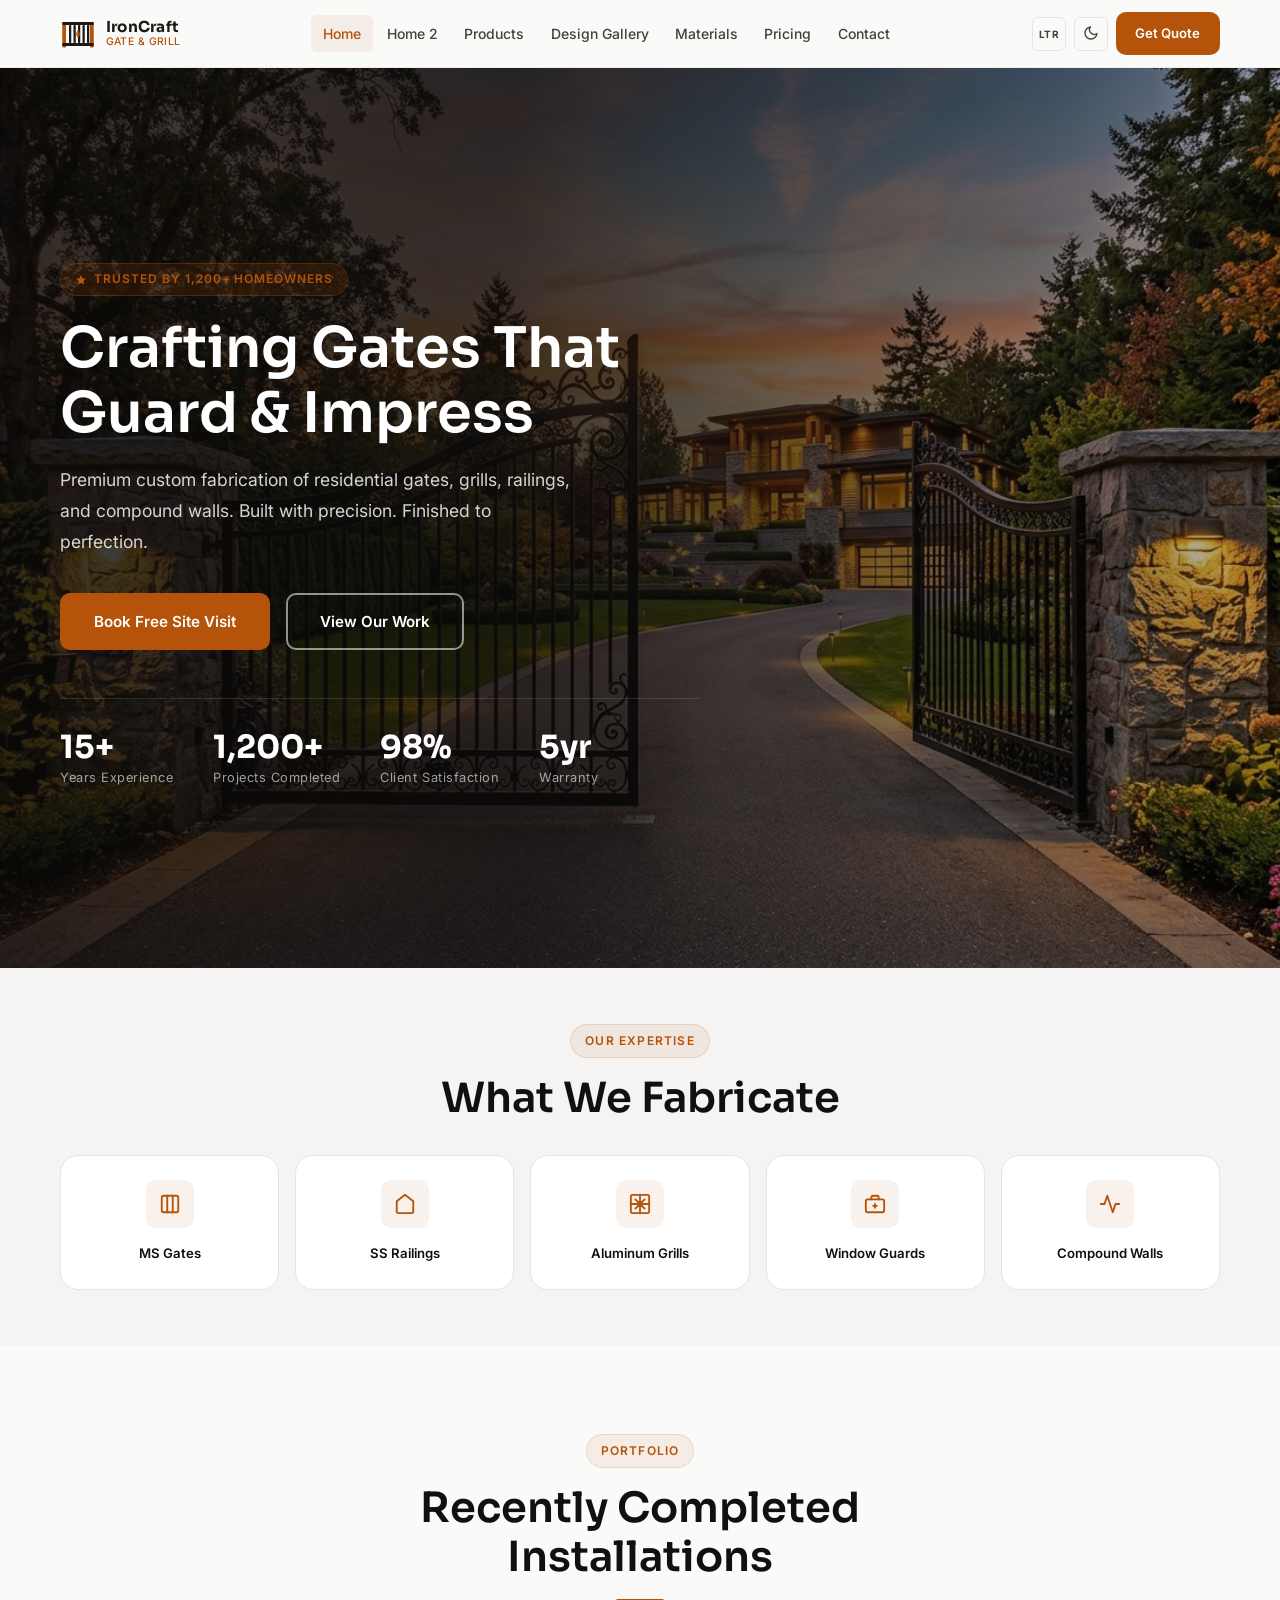
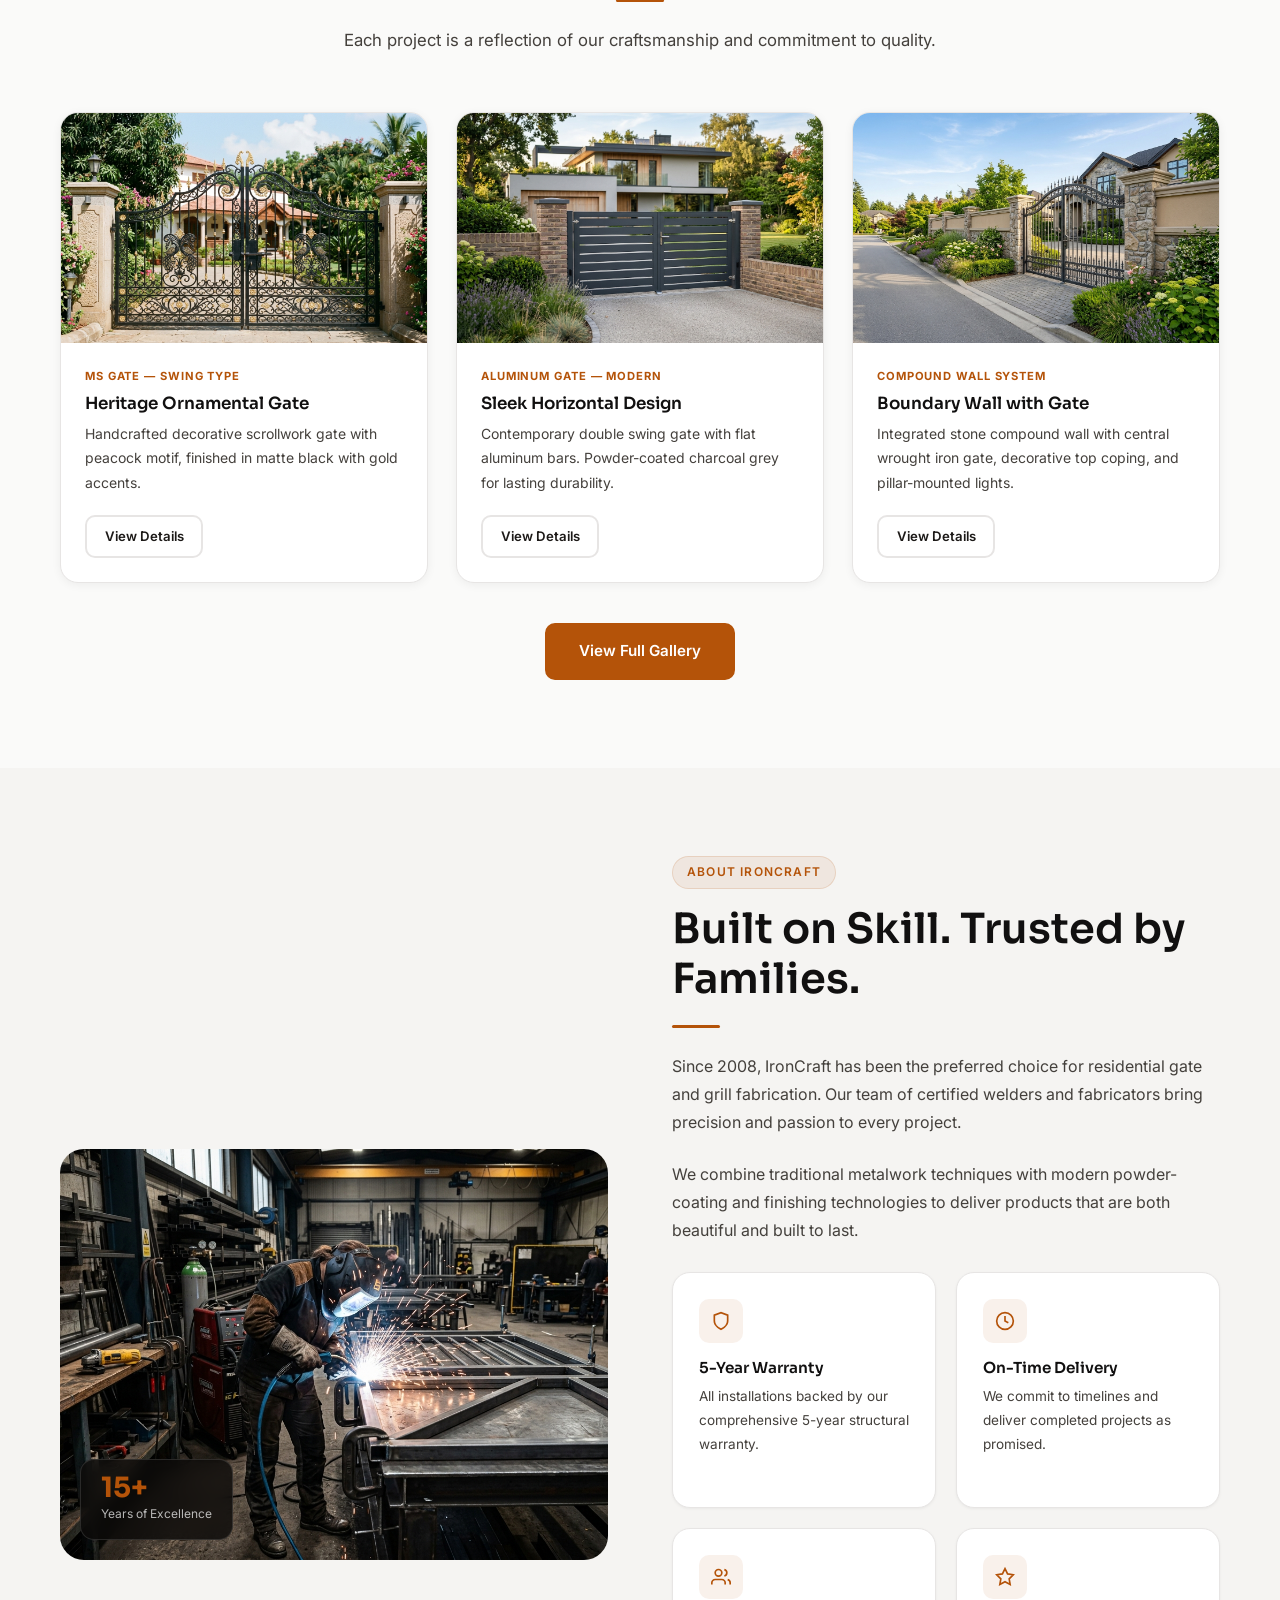
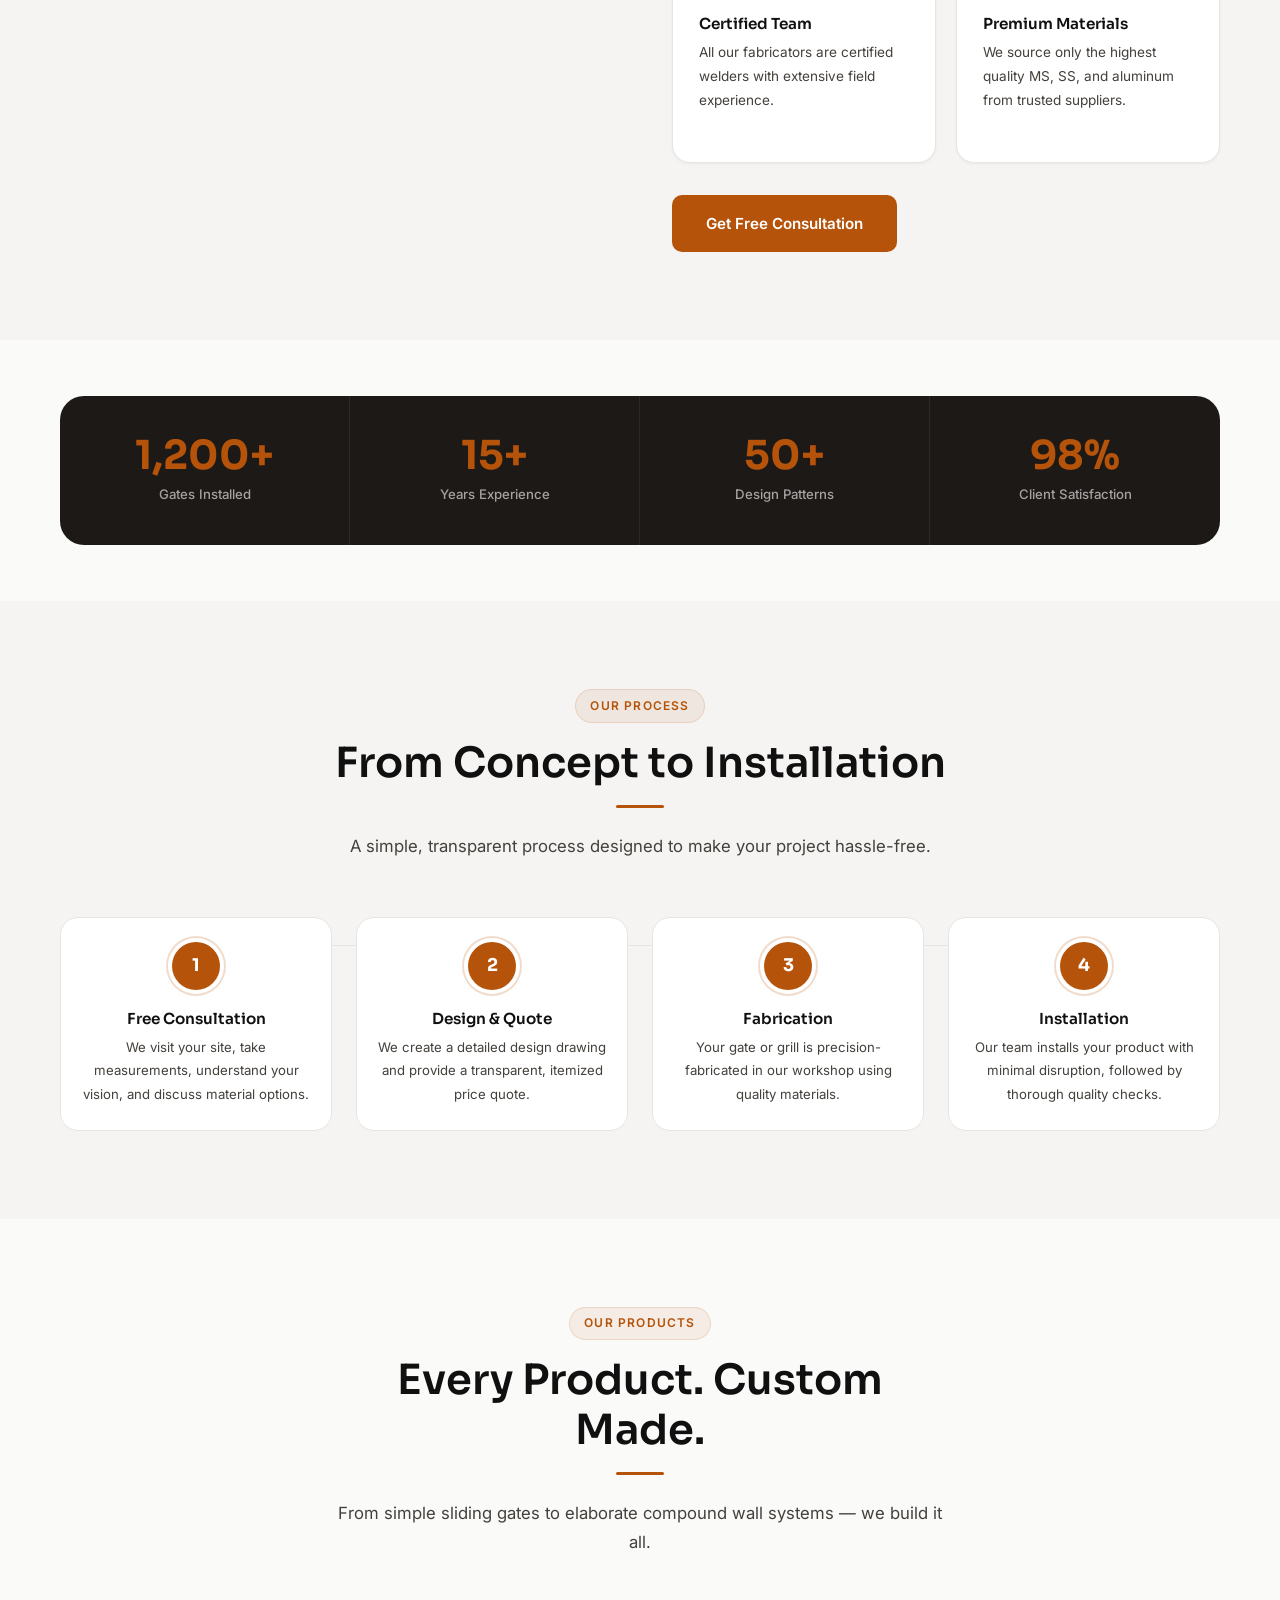
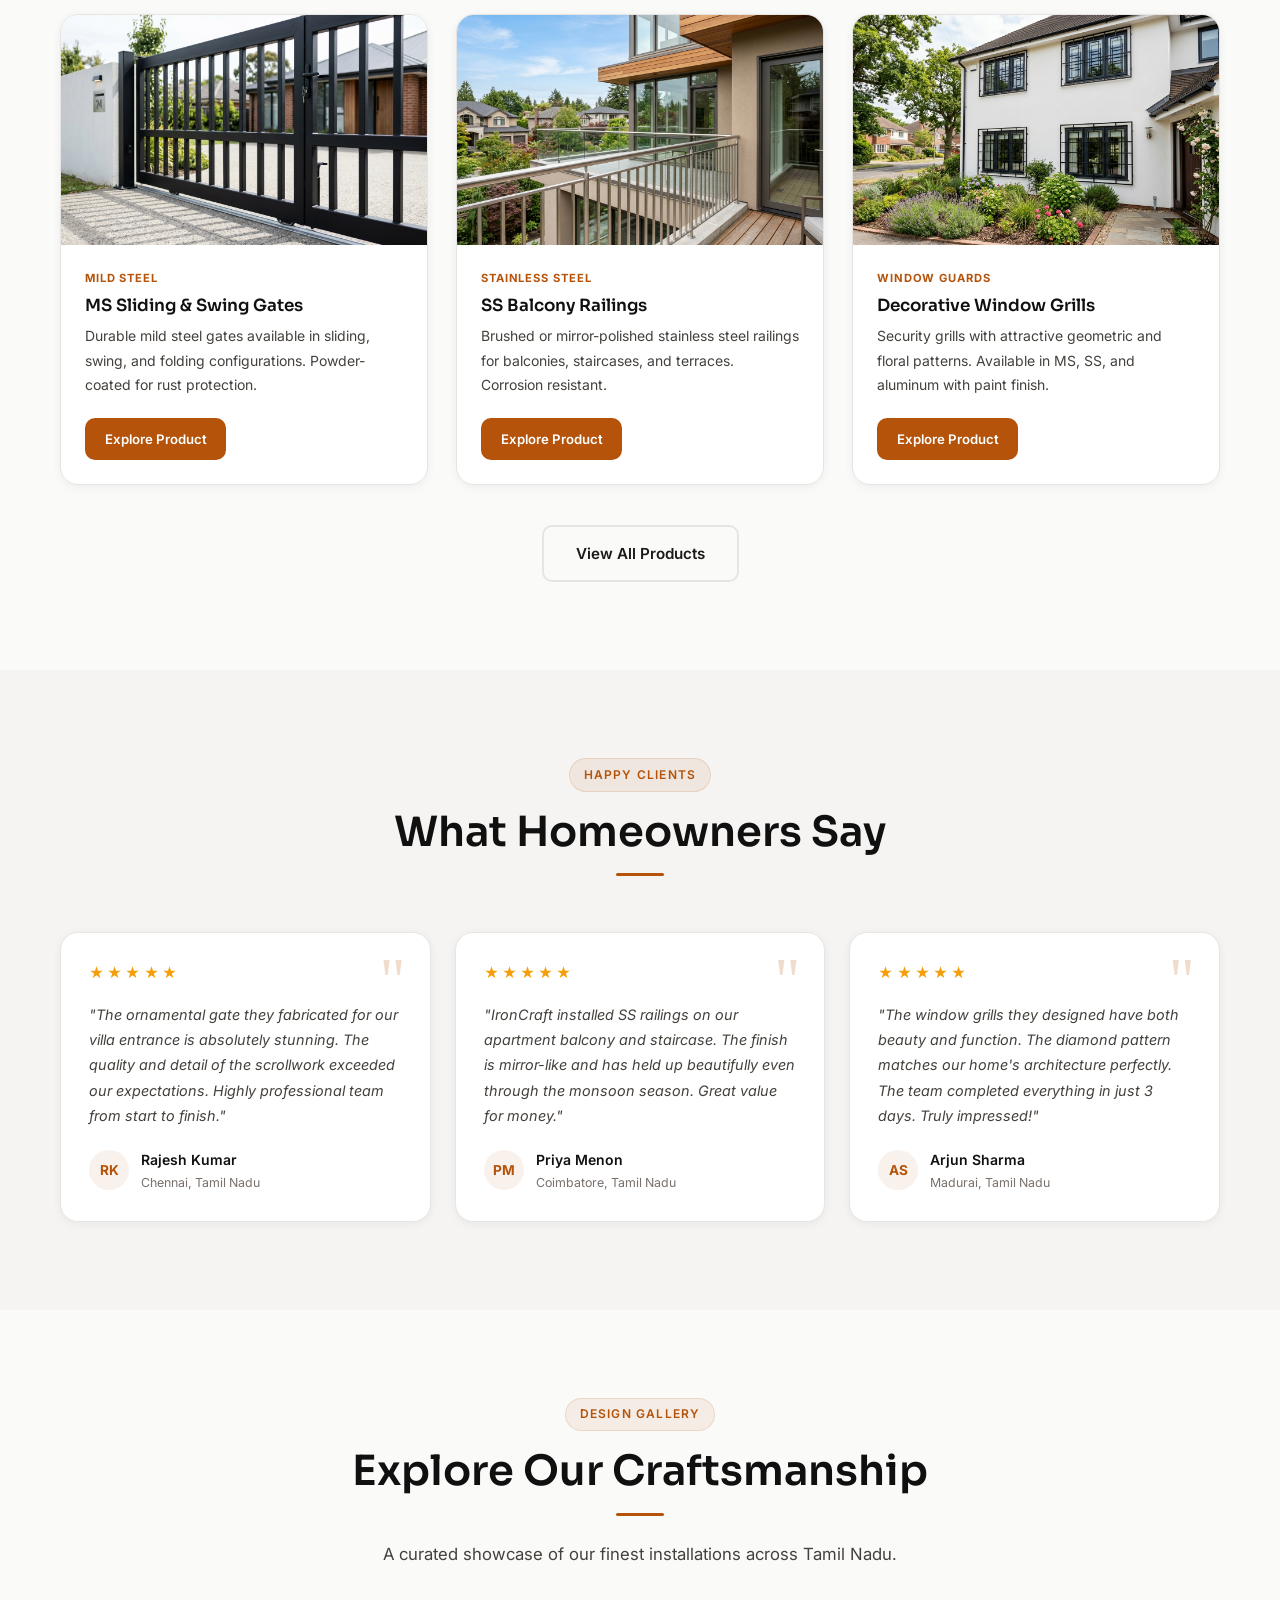
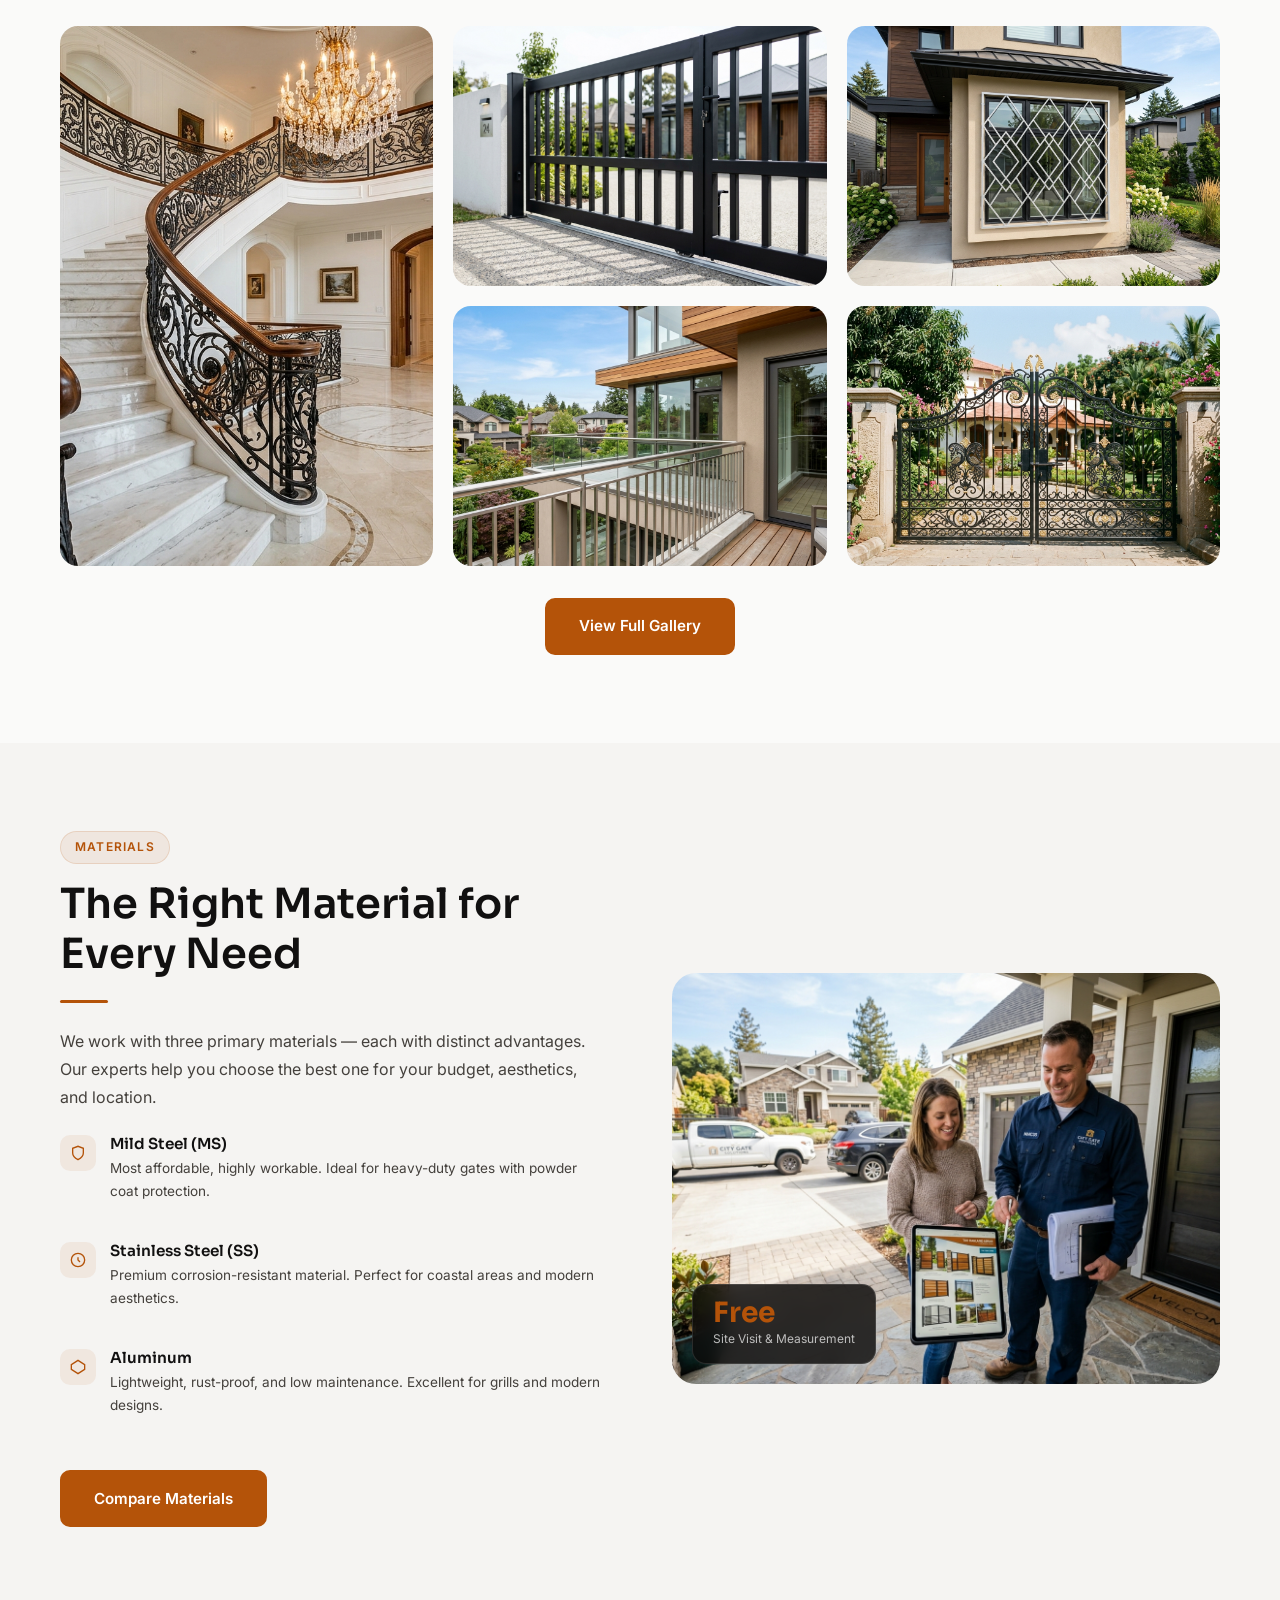
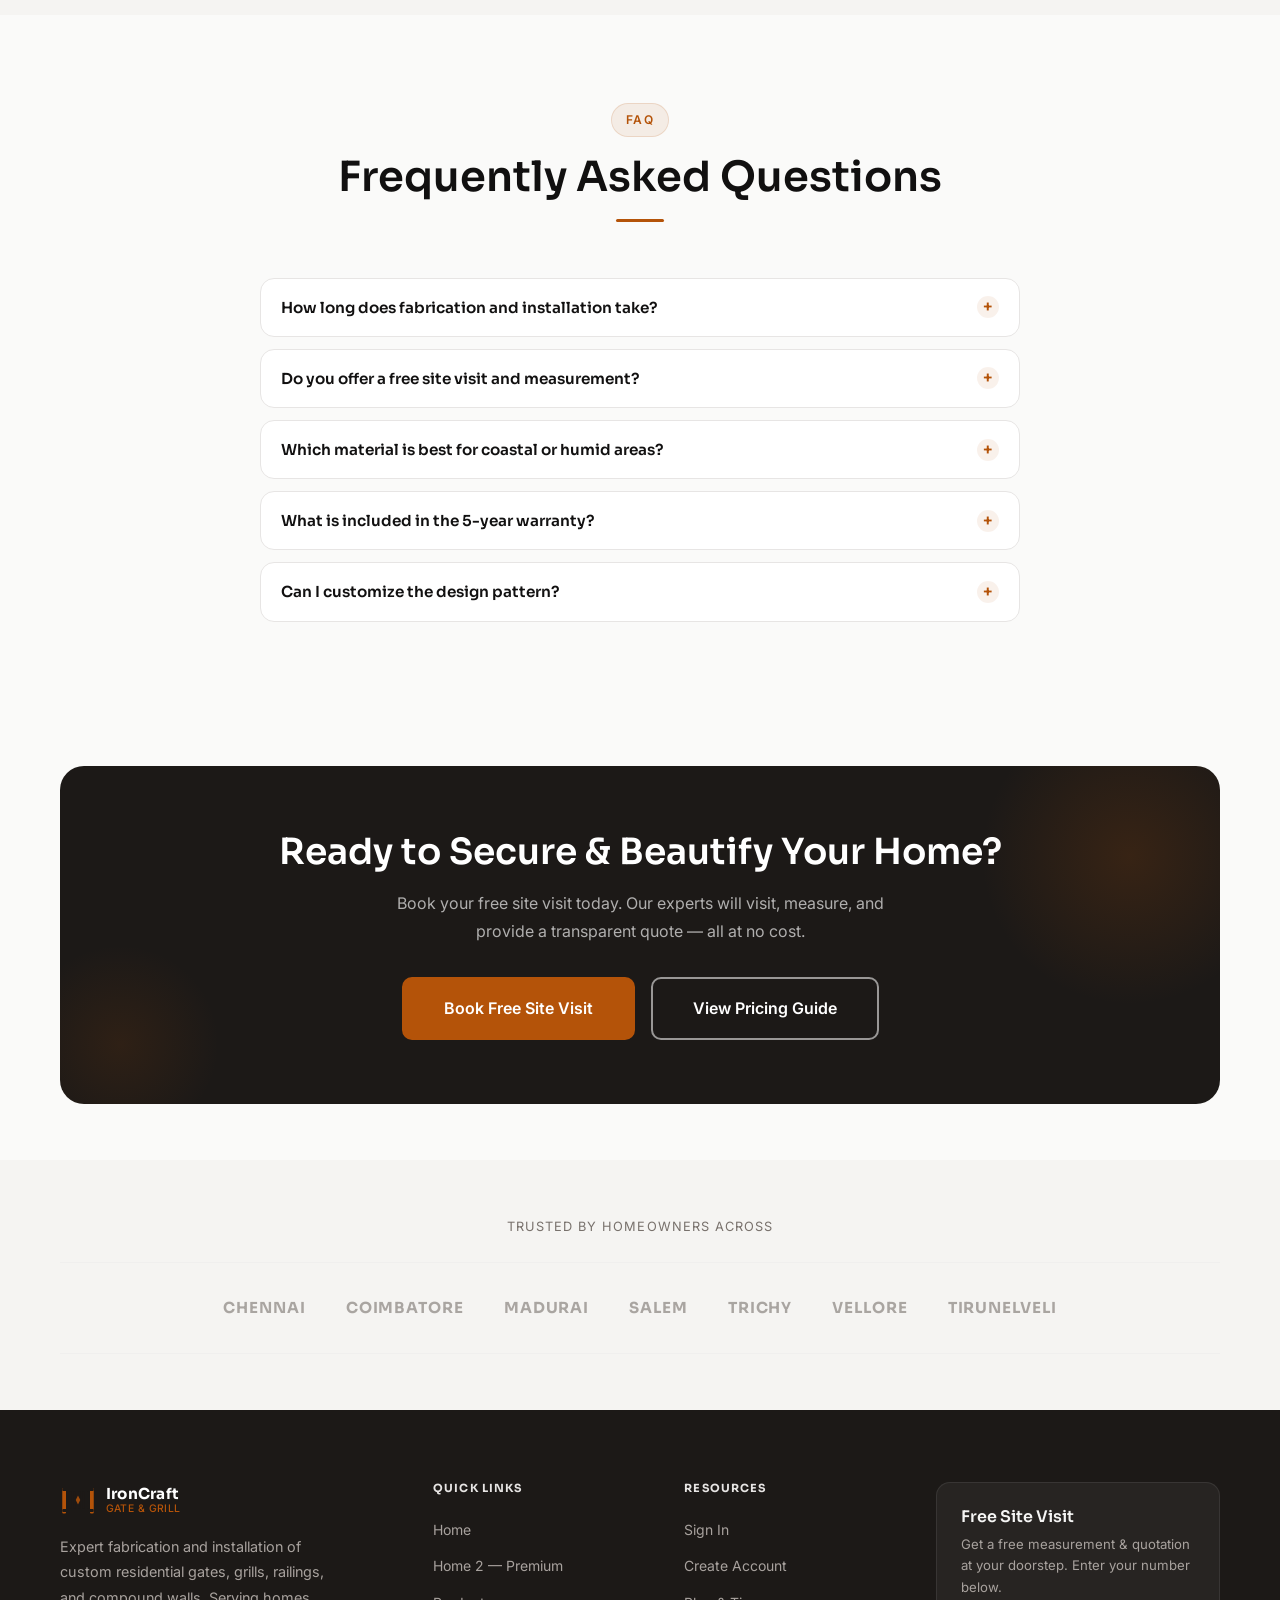
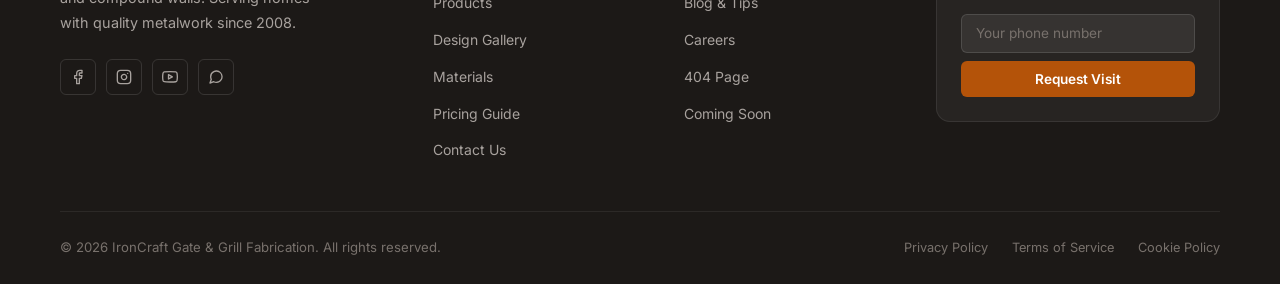
==== index.html @ affc563e "first commit" ====
<!DOCTYPE html>
<html lang="en" id="root-html">
<head>
    <meta charset="UTF-8">
    <meta name="viewport" content="width=device-width, initial-scale=1.0">
    <meta name="description" content="IronCraft — Expert residential gate and grill fabrication service. Custom MS gates, SS railings, aluminum grills, window guards, and compound walls. Free site visit.">
    <title>IronCraft — Residential Gate & Grill Fabrication Service</title>
    <link rel="icon" type="image/svg+xml" href="favicon.svg">
    <link rel="stylesheet" href="style.css">
</head>
<body>

<!-- NAVBAR -->
<div id="main-nav"></div>

<!-- HERO -->
<section class="hero">
    <div class="hero-bg">
        <img src="assets/images/hero-gate.jpg" alt="Elegant residential gate installation at sunset" loading="eager">
    </div>
    <div class="hero-overlay"></div>
    <div class="hero-content">
        <div class="hero-inner">
            <div class="hero-badge">
                <svg width="12" height="12" viewBox="0 0 24 24" fill="currentColor"><polygon points="12 2 15.09 8.26 22 9.27 17 14.14 18.18 21.02 12 17.77 5.82 21.02 7 14.14 2 9.27 8.91 8.26 12 2"/></svg>
                Trusted by 1,200+ Homeowners
            </div>
            <h1>Crafting Gates That Guard & Impress</h1>
            <p>Premium custom fabrication of residential gates, grills, railings, and compound walls. Built with precision. Finished to perfection.</p>
            <div class="hero-cta-row">
                <a href="contact.html" class="btn btn-primary btn-lg">Book Free Site Visit</a>
                <a href="gallery.html" class="btn btn-outline-white btn-lg">View Our Work</a>
            </div>
            <div class="hero-stats">
                <div>
                    <div class="hero-stat-num">15+</div>
                    <div class="hero-stat-label">Years Experience</div>
                </div>
                <div>
                    <div class="hero-stat-num">1,200+</div>
                    <div class="hero-stat-label">Projects Completed</div>
                </div>
                <div>
                    <div class="hero-stat-num">98%</div>
                    <div class="hero-stat-label">Client Satisfaction</div>
                </div>
                <div>
                    <div class="hero-stat-num">5yr</div>
                    <div class="hero-stat-label">Warranty</div>
                </div>
            </div>
        </div>
    </div>
</section>

<!-- SERVICES STRIP -->
<section class="section-sm bg-surface">
    <div class="container">
        <div class="section-header" style="margin-bottom:2rem;">
            <span class="section-tag">Our Expertise</span>
            <h2>What We Fabricate</h2>
        </div>
        <div class="service-icons-row">
            <div class="service-icon-item">
                <div class="si-icon">
                    <svg width="22" height="22" viewBox="0 0 24 24" fill="none" stroke="currentColor" stroke-width="2" stroke-linecap="round" stroke-linejoin="round"><rect x="3" y="3" width="18" height="18" rx="2"/><line x1="9" y1="3" x2="9" y2="21"/><line x1="15" y1="3" x2="15" y2="21"/></svg>
                </div>
                <div class="si-label">MS Gates</div>
            </div>
            <div class="service-icon-item">
                <div class="si-icon">
                    <svg width="22" height="22" viewBox="0 0 24 24" fill="none" stroke="currentColor" stroke-width="2" stroke-linecap="round" stroke-linejoin="round"><path d="M3 9l9-7 9 7v11a2 2 0 0 1-2 2H5a2 2 0 0 1-2-2z"/></svg>
                </div>
                <div class="si-label">SS Railings</div>
            </div>
            <div class="service-icon-item">
                <div class="si-icon">
                    <svg width="22" height="22" viewBox="0 0 24 24" fill="none" stroke="currentColor" stroke-width="2" stroke-linecap="round" stroke-linejoin="round"><rect x="2" y="2" width="20" height="20" rx="2"/><path d="M2 12h20M12 2v20M7 7l5 5-5 5M17 7l-5 5 5 5"/></svg>
                </div>
                <div class="si-label">Aluminum Grills</div>
            </div>
            <div class="service-icon-item">
                <div class="si-icon">
                    <svg width="22" height="22" viewBox="0 0 24 24" fill="none" stroke="currentColor" stroke-width="2" stroke-linecap="round" stroke-linejoin="round"><rect x="2" y="7" width="20" height="14" rx="2"/><path d="M16 7V5a2 2 0 0 0-2-2h-4a2 2 0 0 0-2 2v2"/><line x1="12" y1="12" x2="12" y2="16"/><line x1="10" y1="14" x2="14" y2="14"/></svg>
                </div>
                <div class="si-label">Window Guards</div>
            </div>
            <div class="service-icon-item">
                <div class="si-icon">
                    <svg width="22" height="22" viewBox="0 0 24 24" fill="none" stroke="currentColor" stroke-width="2" stroke-linecap="round" stroke-linejoin="round"><polyline points="22 12 18 12 15 21 9 3 6 12 2 12"/></svg>
                </div>
                <div class="si-label">Compound Walls</div>
            </div>
        </div>
    </div>
</section>

<!-- COMPLETED PROJECTS -->
<section class="section">
    <div class="container">
        <div class="section-header reveal">
            <span class="section-tag">Portfolio</span>
            <h2>Recently Completed Installations</h2>
            <span class="accent-line"></span>
            <p>Each project is a reflection of our craftsmanship and commitment to quality.</p>
        </div>
        <div class="product-grid">
            <div class="product-card reveal">
                <div class="product-card-img-wrap">
                    <img src="assets/images/ornamental-gate.jpg" alt="Ornamental iron swing gate" class="product-card-img">
                </div>
                <div class="product-card-body">
                    <span class="card-tag">MS Gate — Swing Type</span>
                    <h3>Heritage Ornamental Gate</h3>
                    <p>Handcrafted decorative scrollwork gate with peacock motif, finished in matte black with gold accents.</p>
                    <a href="gallery.html" class="btn btn-secondary btn-sm">View Details</a>
                </div>
            </div>
            <div class="product-card reveal" style="animation-delay:0.1s">
                <div class="product-card-img-wrap">
                    <img src="assets/images/modern-gate.jpg" alt="Modern horizontal gate" class="product-card-img">
                </div>
                <div class="product-card-body">
                    <span class="card-tag">Aluminum Gate — Modern</span>
                    <h3>Sleek Horizontal Design</h3>
                    <p>Contemporary double swing gate with flat aluminum bars. Powder-coated charcoal grey for lasting durability.</p>
                    <a href="gallery.html" class="btn btn-secondary btn-sm">View Details</a>
                </div>
            </div>
            <div class="product-card reveal" style="animation-delay:0.2s">
                <div class="product-card-img-wrap">
                    <img src="assets/images/compound-wall.jpg" alt="Compound wall with gate" class="product-card-img">
                </div>
                <div class="product-card-body">
                    <span class="card-tag">Compound Wall System</span>
                    <h3>Boundary Wall with Gate</h3>
                    <p>Integrated stone compound wall with central wrought iron gate, decorative top coping, and pillar-mounted lights.</p>
                    <a href="gallery.html" class="btn btn-secondary btn-sm">View Details</a>
                </div>
            </div>
        </div>
        <div style="text-align:center; margin-top:2.5rem;">
            <a href="gallery.html" class="btn btn-primary btn-lg">View Full Gallery</a>
        </div>
    </div>
</section>

<!-- ABOUT SPLIT -->
<section class="section bg-surface">
    <div class="container">
        <div class="split-section reveal">
            <div class="split-img">
                <img src="assets/images/workshop.jpg" alt="Skilled fabricators in our workshop">
                <div class="split-img-badge">
                    <div class="num">15+</div>
                    <div class="label">Years of Excellence</div>
                </div>
            </div>
            <div class="split-content">
                <span class="section-tag">About IronCraft</span>
                <h2>Built on Skill. Trusted by Families.</h2>
                <span class="accent-line"></span>
                <p>Since 2008, IronCraft has been the preferred choice for residential gate and grill fabrication. Our team of certified welders and fabricators bring precision and passion to every project.</p>
                <p>We combine traditional metalwork techniques with modern powder-coating and finishing technologies to deliver products that are both beautiful and built to last.</p>
                <div class="why-grid" style="margin-top:1.75rem;">
                    <div class="why-card">
                        <div class="why-card-icon">
                            <svg viewBox="0 0 24 24" fill="none" stroke="currentColor" stroke-width="2"><path d="M12 22s8-4 8-10V5l-8-3-8 3v7c0 6 8 10 8 10z"/></svg>
                        </div>
                        <h4>5-Year Warranty</h4>
                        <p>All installations backed by our comprehensive 5-year structural warranty.</p>
                    </div>
                    <div class="why-card">
                        <div class="why-card-icon">
                            <svg viewBox="0 0 24 24" fill="none" stroke="currentColor" stroke-width="2"><circle cx="12" cy="12" r="10"/><polyline points="12 6 12 12 16 14"/></svg>
                        </div>
                        <h4>On-Time Delivery</h4>
                        <p>We commit to timelines and deliver completed projects as promised.</p>
                    </div>
                    <div class="why-card">
                        <div class="why-card-icon">
                            <svg viewBox="0 0 24 24" fill="none" stroke="currentColor" stroke-width="2"><path d="M17 21v-2a4 4 0 0 0-4-4H5a4 4 0 0 0-4 4v2"/><circle cx="9" cy="7" r="4"/><path d="M23 21v-2a4 4 0 0 0-3-3.87"/><path d="M16 3.13a4 4 0 0 1 0 7.75"/></svg>
                        </div>
                        <h4>Certified Team</h4>
                        <p>All our fabricators are certified welders with extensive field experience.</p>
                    </div>
                    <div class="why-card">
                        <div class="why-card-icon">
                            <svg viewBox="0 0 24 24" fill="none" stroke="currentColor" stroke-width="2"><path d="M12 2l3.09 6.26L22 9.27l-5 4.87 1.18 6.88L12 17.77l-6.18 3.25L7 14.14 2 9.27l6.91-1.01L12 2z"/></svg>
                        </div>
                        <h4>Premium Materials</h4>
                        <p>We source only the highest quality MS, SS, and aluminum from trusted suppliers.</p>
                    </div>
                </div>
                <div style="margin-top:2rem;">
                    <a href="contact.html" class="btn btn-primary btn-lg">Get Free Consultation</a>
                </div>
            </div>
        </div>
    </div>
</section>

<!-- STATS BAR -->
<section class="section-sm">
    <div class="container">
        <div class="stats-bar reveal">
            <div class="stat-box">
                <div class="stat-num">1,200+</div>
                <div class="stat-label">Gates Installed</div>
            </div>
            <div class="stat-box">
                <div class="stat-num">15+</div>
                <div class="stat-label">Years Experience</div>
            </div>
            <div class="stat-box">
                <div class="stat-num">50+</div>
                <div class="stat-label">Design Patterns</div>
            </div>
            <div class="stat-box">
                <div class="stat-num">98%</div>
                <div class="stat-label">Client Satisfaction</div>
            </div>
        </div>
    </div>
</section>

<!-- HOW IT WORKS -->
<section class="section bg-surface">
    <div class="container">
        <div class="section-header reveal">
            <span class="section-tag">Our Process</span>
            <h2>From Concept to Installation</h2>
            <span class="accent-line"></span>
            <p>A simple, transparent process designed to make your project hassle-free.</p>
        </div>
        <div class="process-grid reveal">
            <div class="process-card">
                <div class="process-num">1</div>
                <h4>Free Consultation</h4>
                <p>We visit your site, take measurements, understand your vision, and discuss material options.</p>
            </div>
            <div class="process-card">
                <div class="process-num">2</div>
                <h4>Design & Quote</h4>
                <p>We create a detailed design drawing and provide a transparent, itemized price quote.</p>
            </div>
            <div class="process-card">
                <div class="process-num">3</div>
                <h4>Fabrication</h4>
                <p>Your gate or grill is precision-fabricated in our workshop using quality materials.</p>
            </div>
            <div class="process-card">
                <div class="process-num">4</div>
                <h4>Installation</h4>
                <p>Our team installs your product with minimal disruption, followed by thorough quality checks.</p>
            </div>
        </div>
    </div>
</section>

<!-- PRODUCTS PREVIEW -->
<section class="section">
    <div class="container">
        <div class="section-header reveal">
            <span class="section-tag">Our Products</span>
            <h2>Every Product. Custom Made.</h2>
            <span class="accent-line"></span>
            <p>From simple sliding gates to elaborate compound wall systems — we build it all.</p>
        </div>
        <div class="product-grid">
            <div class="product-card reveal">
                <div class="product-card-img-wrap">
                    <img src="assets/images/ms-steel-gate.jpg" alt="MS Steel Sliding Gate" class="product-card-img">
                </div>
                <div class="product-card-body">
                    <span class="card-tag">Mild Steel</span>
                    <h3>MS Sliding & Swing Gates</h3>
                    <p>Durable mild steel gates available in sliding, swing, and folding configurations. Powder-coated for rust protection.</p>
                    <a href="products.html" class="btn btn-primary btn-sm">Explore Product</a>
                </div>
            </div>
            <div class="product-card reveal" style="animation-delay:0.1s">
                <div class="product-card-img-wrap">
                    <img src="assets/images/ss-railing.jpg" alt="Stainless Steel Railing" class="product-card-img">
                </div>
                <div class="product-card-body">
                    <span class="card-tag">Stainless Steel</span>
                    <h3>SS Balcony Railings</h3>
                    <p>Brushed or mirror-polished stainless steel railings for balconies, staircases, and terraces. Corrosion resistant.</p>
                    <a href="products.html" class="btn btn-primary btn-sm">Explore Product</a>
                </div>
            </div>
            <div class="product-card reveal" style="animation-delay:0.2s">
                <div class="product-card-img-wrap">
                    <img src="assets/images/window-grill.jpg" alt="Window Security Grills" class="product-card-img">
                </div>
                <div class="product-card-body">
                    <span class="card-tag">Window Guards</span>
                    <h3>Decorative Window Grills</h3>
                    <p>Security grills with attractive geometric and floral patterns. Available in MS, SS, and aluminum with paint finish.</p>
                    <a href="products.html" class="btn btn-primary btn-sm">Explore Product</a>
                </div>
            </div>
        </div>
        <div style="text-align:center;margin-top:2.5rem;">
            <a href="products.html" class="btn btn-secondary btn-lg">View All Products</a>
        </div>
    </div>
</section>

<!-- TESTIMONIALS -->
<section class="section bg-surface">
    <div class="container">
        <div class="section-header reveal">
            <span class="section-tag">Happy Clients</span>
            <h2>What Homeowners Say</h2>
            <span class="accent-line"></span>
        </div>
        <div class="testimonial-grid">
            <div class="testimonial-card reveal">
                <div class="testimonial-stars">
                    <span class="star-filled">&#9733;</span><span class="star-filled">&#9733;</span><span class="star-filled">&#9733;</span><span class="star-filled">&#9733;</span><span class="star-filled">&#9733;</span>
                </div>
                <p class="testimonial-text">"The ornamental gate they fabricated for our villa entrance is absolutely stunning. The quality and detail of the scrollwork exceeded our expectations. Highly professional team from start to finish."</p>
                <div class="testimonial-author">
                    <div class="testimonial-avatar">RK</div>
                    <div>
                        <div class="testimonial-name">Rajesh Kumar</div>
                        <div class="testimonial-location">Chennai, Tamil Nadu</div>
                    </div>
                </div>
            </div>
            <div class="testimonial-card reveal" style="animation-delay:0.1s">
                <div class="testimonial-stars">
                    <span class="star-filled">&#9733;</span><span class="star-filled">&#9733;</span><span class="star-filled">&#9733;</span><span class="star-filled">&#9733;</span><span class="star-filled">&#9733;</span>
                </div>
                <p class="testimonial-text">"IronCraft installed SS railings on our apartment balcony and staircase. The finish is mirror-like and has held up beautifully even through the monsoon season. Great value for money."</p>
                <div class="testimonial-author">
                    <div class="testimonial-avatar">PM</div>
                    <div>
                        <div class="testimonial-name">Priya Menon</div>
                        <div class="testimonial-location">Coimbatore, Tamil Nadu</div>
                    </div>
                </div>
            </div>
            <div class="testimonial-card reveal" style="animation-delay:0.2s">
                <div class="testimonial-stars">
                    <span class="star-filled">&#9733;</span><span class="star-filled">&#9733;</span><span class="star-filled">&#9733;</span><span class="star-filled">&#9733;</span><span class="star-filled">&#9733;</span>
                </div>
                <p class="testimonial-text">"The window grills they designed have both beauty and function. The diamond pattern matches our home's architecture perfectly. The team completed everything in just 3 days. Truly impressed!"</p>
                <div class="testimonial-author">
                    <div class="testimonial-avatar">AS</div>
                    <div>
                        <div class="testimonial-name">Arjun Sharma</div>
                        <div class="testimonial-location">Madurai, Tamil Nadu</div>
                    </div>
                </div>
            </div>
        </div>
    </div>
</section>

<!-- GALLERY PREVIEW -->
<section class="section">
    <div class="container">
        <div class="section-header reveal">
            <span class="section-tag">Design Gallery</span>
            <h2>Explore Our Craftsmanship</h2>
            <span class="accent-line"></span>
            <p>A curated showcase of our finest installations across Tamil Nadu.</p>
        </div>
        <div class="gallery-grid reveal">
            <div class="gallery-item tall">
                <img src="assets/images/staircase-railing.jpg" alt="Grand staircase railing">
                <div class="gallery-overlay"><span>Interior Staircase Railing</span></div>
            </div>
            <div class="gallery-item">
                <img src="assets/images/ms-steel-gate.jpg" alt="MS Sliding Gate">
                <div class="gallery-overlay"><span>Modern Sliding Gate</span></div>
            </div>
            <div class="gallery-item">
                <img src="assets/images/aluminum-grill.jpg" alt="Aluminum window grill">
                <div class="gallery-overlay"><span>Aluminum Diamond Grill</span></div>
            </div>
            <div class="gallery-item">
                <img src="assets/images/ss-railing.jpg" alt="SS Balcony Railing">
                <div class="gallery-overlay"><span>SS Glass Balcony Railing</span></div>
            </div>
            <div class="gallery-item">
                <img src="assets/images/ornamental-gate.jpg" alt="Ornamental Gate">
                <div class="gallery-overlay"><span>Heritage Ornamental Gate</span></div>
            </div>
        </div>
        <div style="text-align:center;margin-top:2rem;">
            <a href="gallery.html" class="btn btn-primary btn-lg">View Full Gallery</a>
        </div>
    </div>
</section>

<!-- MATERIALS TEASER -->
<section class="section bg-surface">
    <div class="container">
        <div class="split-section reverse reveal">
            <div class="split-img">
                <img src="assets/images/consultation.jpg" alt="Free site visit consultation">
                <div class="split-img-badge">
                    <div class="num">Free</div>
                    <div class="label">Site Visit & Measurement</div>
                </div>
            </div>
            <div class="split-content">
                <span class="section-tag">Materials</span>
                <h2>The Right Material for Every Need</h2>
                <span class="accent-line"></span>
                <p>We work with three primary materials — each with distinct advantages. Our experts help you choose the best one for your budget, aesthetics, and location.</p>
                <div class="feature-list" style="margin-bottom:1.75rem;">
                    <div class="feature-item">
                        <div class="feature-icon">
                            <svg viewBox="0 0 24 24" fill="none" stroke="currentColor" stroke-width="2"><path d="M12 22s8-4 8-10V5l-8-3-8 3v7c0 6 8 10 8 10z"/></svg>
                        </div>
                        <div class="feature-text">
                            <h4>Mild Steel (MS)</h4>
                            <p>Most affordable, highly workable. Ideal for heavy-duty gates with powder coat protection.</p>
                        </div>
                    </div>
                    <div class="feature-item">
                        <div class="feature-icon">
                            <svg viewBox="0 0 24 24" fill="none" stroke="currentColor" stroke-width="2"><circle cx="12" cy="12" r="10"/><path d="M12 8v4l3 3"/></svg>
                        </div>
                        <div class="feature-text">
                            <h4>Stainless Steel (SS)</h4>
                            <p>Premium corrosion-resistant material. Perfect for coastal areas and modern aesthetics.</p>
                        </div>
                    </div>
                    <div class="feature-item">
                        <div class="feature-icon">
                            <svg viewBox="0 0 24 24" fill="none" stroke="currentColor" stroke-width="2"><polygon points="12 2 22 8.5 22 15.5 12 22 2 15.5 2 8.5 12 2"/></svg>
                        </div>
                        <div class="feature-text">
                            <h4>Aluminum</h4>
                            <p>Lightweight, rust-proof, and low maintenance. Excellent for grills and modern designs.</p>
                        </div>
                    </div>
                </div>
                <a href="materials.html" class="btn btn-primary btn-lg">Compare Materials</a>
            </div>
        </div>
    </div>
</section>

<!-- FAQ -->
<section class="section">
    <div class="container">
        <div class="section-header reveal">
            <span class="section-tag">FAQ</span>
            <h2>Frequently Asked Questions</h2>
            <span class="accent-line"></span>
        </div>
        <div class="faq-list reveal">
            <div class="faq-item">
                <button class="faq-question" onclick="toggleFAQ(this)">
                    How long does fabrication and installation take?
                    <span class="faq-icon">+</span>
                </button>
                <div class="faq-answer">
                    <p>Typically 7–14 business days from order confirmation depending on complexity. Simple window grills can be completed in 3–5 days. Large gates and compound walls may take 15–21 days.</p>
                </div>
            </div>
            <div class="faq-item">
                <button class="faq-question" onclick="toggleFAQ(this)">
                    Do you offer a free site visit and measurement?
                    <span class="faq-icon">+</span>
                </button>
                <div class="faq-answer">
                    <p>Yes! We offer a completely free site visit, measurement, and design consultation with no obligation. Just fill out the booking form on our Contact page and we'll schedule a visit at your convenience.</p>
                </div>
            </div>
            <div class="faq-item">
                <button class="faq-question" onclick="toggleFAQ(this)">
                    Which material is best for coastal or humid areas?
                    <span class="faq-icon">+</span>
                </button>
                <div class="faq-answer">
                    <p>For coastal and high-humidity environments, we recommend Stainless Steel (SS 304 or SS 316 grade) as it is naturally corrosion-resistant. Aluminum is also an excellent choice. For MS gates in such areas, we apply specialized marine-grade powder coating.</p>
                </div>
            </div>
            <div class="faq-item">
                <button class="faq-question" onclick="toggleFAQ(this)">
                    What is included in the 5-year warranty?
                    <span class="faq-icon">+</span>
                </button>
                <div class="faq-answer">
                    <p>Our 5-year warranty covers structural integrity, weld quality, and powder coating. It does not cover cosmetic damage from external impact or unauthorized modifications. We also provide free maintenance checks at 1 and 3 years.</p>
                </div>
            </div>
            <div class="faq-item">
                <button class="faq-question" onclick="toggleFAQ(this)">
                    Can I customize the design pattern?
                    <span class="faq-icon">+</span>
                </button>
                <div class="faq-answer">
                    <p>Absolutely! Every product we make is 100% custom. You can choose from our 50+ design patterns or bring your own design. We'll create CAD drawings for your approval before fabrication begins.</p>
                </div>
            </div>
        </div>
    </div>
</section>

<!-- CTA BANNER -->
<section class="section-sm">
    <div class="container">
        <div class="cta-banner reveal">
            <h2>Ready to Secure & Beautify Your Home?</h2>
            <p>Book your free site visit today. Our experts will visit, measure, and provide a transparent quote — all at no cost.</p>
            <div class="cta-banner-btns">
                <a href="contact.html" class="btn btn-primary btn-xl">Book Free Site Visit</a>
                <a href="pricing.html" class="btn btn-outline-white btn-xl">View Pricing Guide</a>
            </div>
        </div>
    </div>
</section>

<!-- TRUSTED BY -->
<section class="section-sm bg-surface">
    <div class="container">
        <p style="text-align:center; font-size:0.8rem; letter-spacing:0.08em; text-transform:uppercase; color:var(--text-muted); margin-bottom:1.5rem;">Trusted by Homeowners Across</p>
        <div class="logo-strip">
            <span class="logo-strip-item">Chennai</span>
            <span class="logo-strip-item">Coimbatore</span>
            <span class="logo-strip-item">Madurai</span>
            <span class="logo-strip-item">Salem</span>
            <span class="logo-strip-item">Trichy</span>
            <span class="logo-strip-item">Vellore</span>
            <span class="logo-strip-item">Tirunelveli</span>
        </div>
    </div>
</section>

<!-- FOOTER -->
<div id="main-footer"></div>

<script src="components.js"></script>
</body>
</html>
---- style.css ----
/* ===== IRONCRAFT — RESIDENTIAL GATE & GRILL FABRICATION ===== */
@import url('https://fonts.googleapis.com/css2?family=Sora:wght@400;500;600;700&family=Inter:wght@400;450;500;600&display=swap');

:root {
    --primary: #B45309;
    --primary-hover: #92400E;
    --primary-light: #FEF3C7;
    --primary-glow: rgba(180,83,9,0.25);
    --primary-subtle: rgba(180,83,9,0.08);
    --secondary: #1C1917;
    --secondary-hover: #292524;
    --text-heading: #111010;
    --text-body: #44403C;
    --text-muted: #78716C;
    --bg-body: #FAFAF9;
    --bg-surface: #F5F4F2;
    --bg-card: #FFFFFF;
    --border-default: #E7E5E4;
    --border-light: #F0EFEE;
    --shadow-sm: 0 1px 3px rgba(0,0,0,0.05);
    --shadow-md: 0 4px 16px rgba(0,0,0,0.07);
    --shadow-lg: 0 12px 40px rgba(0,0,0,0.09);
    --shadow-xl: 0 24px 64px rgba(0,0,0,0.11);
    --shadow-card: 0 2px 10px rgba(0,0,0,0.055);
    --shadow-card-hover: 0 12px 36px rgba(180,83,9,0.13), 0 4px 12px rgba(0,0,0,0.07);
    --font-heading: 'Sora', sans-serif;
    --font-body: 'Inter', sans-serif;
    --radius-sm: 0.375rem;
    --radius-md: 0.625rem;
    --radius-lg: 0.875rem;
    --radius-xl: 1.125rem;
    --radius-2xl: 1.5rem;
    --radius-full: 9999px;
    --transition-fast: all 0.2s cubic-bezier(0.4,0,0.2,1);
    --transition-smooth: all 0.35s cubic-bezier(0.4,0,0.2,1);
    --navbar-height: 68px;
}
.dark {
    --text-heading: #F5F5F4;
    --text-body: #A8A29E;
    --text-muted: #78716C;
    --bg-body: #0C0A09;
    --bg-surface: #161412;
    --bg-card: #1C1917;
    --border-default: #292524;
    --border-light: #1F1D1C;
    --shadow-card: 0 2px 10px rgba(0,0,0,0.25);
    --shadow-card-hover: 0 12px 36px rgba(180,83,9,0.20), 0 4px 12px rgba(0,0,0,0.35);
}
*, *::before, *::after { margin:0; padding:0; box-sizing:border-box; }
html { scroll-behavior:smooth; -webkit-font-smoothing:antialiased; overflow-x:hidden; }
body { font-family:var(--font-body); font-weight:400; color:var(--text-body); background-color:var(--bg-body); line-height:1.7; transition:background-color 0.3s ease,color 0.3s ease; overflow-x:hidden; }
img { max-width:100%; height:auto; display:block; }
a { text-decoration:none; color:inherit; transition:var(--transition-fast); }
ul, ol { list-style:none; }
button { cursor:pointer; border:none; background:none; font-family:inherit; }
input, textarea, select { font-family:inherit; }

h1,h2,h3,h4,h5,h6 { font-family:var(--font-heading); font-weight:600; color:var(--text-heading); line-height:1.2; }
h1 { font-size:clamp(2.1rem,5.5vw,3.5rem); }
h2 { font-size:clamp(1.7rem,4vw,2.6rem); }
h3 { font-size:clamp(1.2rem,3vw,1.6rem); }
h4 { font-size:1.15rem; }
h5 { font-size:1rem; }
p { font-weight:400; line-height:1.75; color:var(--text-body); }
.text-muted { color:var(--text-muted); }

.container { width:100%; max-width:1200px; margin:0 auto; padding:0 1.25rem; }
.section { padding:5.5rem 0; }
.section-sm { padding:3.5rem 0; }
.section-lg { padding:7rem 0; }
.section-header { text-align:center; max-width:620px; margin:0 auto 3.5rem; }
.section-header h2 { margin-bottom:1rem; }
.section-header p { font-size:1.05rem; }
.section-tag { display:inline-flex; align-items:center; gap:0.4rem; font-size:0.75rem; font-weight:600; letter-spacing:0.1em; text-transform:uppercase; color:var(--primary); background:var(--primary-subtle); border:1px solid rgba(180,83,9,0.15); padding:0.35rem 0.875rem; border-radius:var(--radius-full); margin-bottom:1rem; }

/* Buttons */
.btn { display:inline-flex; align-items:center; justify-content:center; gap:0.5rem; font-family:var(--font-body); font-weight:600; font-size:0.9rem; border-radius:var(--radius-md); transition:var(--transition-fast); cursor:pointer; text-decoration:none; white-space:nowrap; padding:0.7rem 1.5rem; border:2px solid transparent; }
.btn-primary { background:var(--primary); color:#fff; border-color:var(--primary); }
.btn-primary:hover { background:var(--primary-hover); border-color:var(--primary-hover); transform:translateY(-1px); box-shadow:0 6px 20px rgba(180,83,9,0.30); }
.btn-secondary { background:transparent; color:var(--secondary); border-color:var(--border-default); }
.btn-secondary:hover { border-color:var(--primary); color:var(--primary); background:var(--primary-subtle); }
.dark .btn-secondary { color:var(--text-heading); border-color:var(--border-default); }
.dark .btn-secondary:hover { color:var(--primary); }
.btn-sm { padding:0.5rem 1.1rem; font-size:0.825rem; }
.btn-lg { padding:0.85rem 2rem; font-size:0.95rem; }
.btn-xl { padding:1rem 2.5rem; font-size:1rem; }
.w-full { width:100%; }
.btn-outline-white { background:transparent; color:#fff; border-color:rgba(255,255,255,0.55); }
.btn-outline-white:hover { background:rgba(255,255,255,0.12); border-color:#fff; }

/* Navbar */
.navbar { position:fixed; top:0; left:0; right:0; z-index:1000; height:var(--navbar-height); background:rgba(250,250,249,0.9); backdrop-filter:blur(16px); -webkit-backdrop-filter:blur(16px); border-bottom:1px solid var(--border-light); transition:var(--transition-smooth); }
.dark .navbar { background:rgba(12,10,9,0.92); border-bottom-color:var(--border-default); }
.navbar.scrolled { box-shadow:0 4px 24px rgba(0,0,0,0.08); }
.nav-inner { max-width:1200px; margin:0 auto; padding:0 1.25rem; height:100%; display:flex; align-items:center; gap:1.5rem; }
.nav-logo { display:flex; align-items:center; gap:0.6rem; flex-shrink:0; text-decoration:none; }
.nav-logo-img { width:36px; height:36px; object-fit:contain; display:block; flex-shrink:0; }
.nav-logo-text { display:flex; flex-direction:column; line-height:1.1; }
.brand-top { font-family:var(--font-heading); font-size:0.95rem; font-weight:700; color:var(--secondary); letter-spacing:0.02em; }
.dark .brand-top { color:var(--text-heading); }
.brand-bottom { font-family:var(--font-body); font-size:0.65rem; font-weight:500; color:var(--primary); letter-spacing:0.04em; text-transform:uppercase; }
.nav-links { display:flex; align-items:center; gap:0.15rem; margin:0 auto; }
.nav-link { font-size:0.875rem; font-weight:500; color:var(--text-body); padding:0.4rem 0.75rem; border-radius:var(--radius-sm); transition:var(--transition-fast); }
.nav-link:hover, .nav-link.active { color:var(--primary); background:var(--primary-subtle); }
.nav-actions { display:flex; align-items:center; gap:0.5rem; flex-shrink:0; }
.nav-icon-btn { width:34px; height:34px; display:flex; align-items:center; justify-content:center; border-radius:var(--radius-sm); color:var(--text-body); transition:var(--transition-fast); cursor:pointer; background:transparent; border:1px solid var(--border-default); font-size:0.625rem; font-weight:700; letter-spacing:0.04em; }
.nav-icon-btn:hover { background:var(--bg-surface); color:var(--text-heading); }
.navbar-spacer { height:var(--navbar-height); }
.mobile-menu-btn { width:34px; height:34px; display:none; align-items:center; justify-content:center; border-radius:var(--radius-sm); border:1px solid var(--border-default); color:var(--text-body); transition:var(--transition-fast); cursor:pointer; }
.mobile-menu-btn:hover { background:var(--bg-surface); }
.mobile-backdrop { display:none; position:fixed; inset:0; background:rgba(0,0,0,0.35); z-index:998; opacity:0; transition:opacity 0.3s ease; }
.mobile-backdrop.open { opacity:1; display:block; }
.mobile-menu { position:fixed; top:var(--navbar-height); left:0; right:0; background:var(--bg-card); z-index:999; padding:1rem 1.25rem; border-bottom:1px solid var(--border-default); box-shadow:var(--shadow-lg); transform:translateY(-100%); opacity:0; transition:transform 0.3s cubic-bezier(0.4,0,0.2,1), opacity 0.25s ease; pointer-events:none; display:flex; flex-direction:column; gap:0.25rem; }
.mobile-menu.open { transform:translateY(0); opacity:1; pointer-events:all; }
.mob-link { font-size:0.9rem; font-weight:500; color:var(--text-body); padding:0.65rem 0.75rem; border-radius:var(--radius-sm); display:block; transition:var(--transition-fast); }
.mob-link:hover, .mob-link.active { color:var(--primary); background:var(--primary-subtle); }
.mob-actions { margin-top:0.75rem; display:flex; flex-direction:column; gap:0.5rem; }
.mob-toggles { display:flex; gap:0.5rem; margin-top:0.5rem; padding-top:0.75rem; border-top:1px solid var(--border-light); }
@media (max-width:1024px) { .nav-links { display:none; } .mobile-menu-btn { display:flex; } }
@media (max-width:768px) { .nav-inner { gap:1rem; } }

/* Footer */
.footer { background:var(--secondary); color:#A8A29E; padding:4.5rem 0 0; }
.footer-grid { display:grid; grid-template-columns:1.6fr 1fr 1fr 1.4fr; gap:3rem; padding-bottom:3rem; border-bottom:1px solid rgba(255,255,255,0.07); }
.footer-brand p { color:#A8A29E; font-size:0.9rem; line-height:1.75; margin-top:1rem; margin-bottom:1.5rem; max-width:280px; }
.footer-socials { display:flex; gap:0.625rem; }
.footer-social-link { width:36px; height:36px; display:flex; align-items:center; justify-content:center; border-radius:var(--radius-sm); border:1px solid rgba(255,255,255,0.12); color:#A8A29E; transition:var(--transition-fast); }
.footer-social-link:hover { color:var(--primary); border-color:var(--primary); background:rgba(180,83,9,0.1); }
.footer-col-title { font-size:0.7rem; font-weight:700; letter-spacing:0.1em; text-transform:uppercase; color:#E7E5E4; margin-bottom:1.25rem; }
.footer-links { display:flex; flex-direction:column; gap:0.6rem; }
.footer-links a { font-size:0.875rem; color:#A8A29E; transition:var(--transition-fast); }
.footer-links a:hover { color:var(--primary); padding-left:4px; }
.footer-newsletter-card { background:rgba(255,255,255,0.05); border:1px solid rgba(255,255,255,0.08); border-radius:var(--radius-lg); padding:1.5rem; }
.footer-newsletter-title { color:#F5F5F4; font-size:1rem; font-weight:600; margin-bottom:0.5rem; }
.footer-newsletter-desc { color:#A8A29E; font-size:0.825rem; margin-bottom:1rem; line-height:1.6; }
.footer-newsletter-form { display:flex; flex-direction:column; gap:0.5rem; }
.footer-newsletter-input { width:100%; padding:0.65rem 0.875rem; background:rgba(255,255,255,0.07); border:1px solid rgba(255,255,255,0.12); border-radius:var(--radius-sm); color:#F5F5F4; font-size:0.85rem; outline:none; transition:var(--transition-fast); }
.footer-newsletter-input:focus { border-color:var(--primary); }
.footer-newsletter-input::placeholder { color:#78716C; }
.footer-newsletter-btn { background:var(--primary); color:#fff; padding:0.65rem 1.25rem; border-radius:var(--radius-sm); font-size:0.85rem; font-weight:600; border:none; cursor:pointer; transition:var(--transition-fast); }
.footer-newsletter-btn:hover { background:var(--primary-hover); }
.footer-bottom { padding:1.5rem 0; display:flex; align-items:center; justify-content:space-between; flex-wrap:wrap; gap:1rem; }
.footer-copyright { font-size:0.825rem; color:#78716C; }
.footer-bottom-links { display:flex; gap:1.5rem; }
.footer-bottom-links a { font-size:0.8rem; color:#78716C; transition:var(--transition-fast); }
.footer-bottom-links a:hover { color:var(--primary); }
@media (max-width:1024px) { .footer-grid { grid-template-columns:1fr 1fr; gap:2.5rem; } }
@media (max-width:768px) { .footer-grid { grid-template-columns:1fr; gap:2rem; } .footer-bottom { flex-direction:column; text-align:center; } }

/* Hero */
.hero { position:relative; min-height:100vh; display:flex; align-items:center; overflow:hidden; }
.hero-bg { position:absolute; inset:0; z-index:0; }
.hero-bg img { width:100%; height:100%; object-fit:cover; display:block; }
.hero-overlay { position:absolute; inset:0; background:linear-gradient(to right, rgba(12,10,9,0.80) 40%, rgba(12,10,9,0.28) 100%); }
.hero-content { position:relative; z-index:1; max-width:1200px; margin:0 auto; padding:0 1.25rem; width:100%; }
.hero-inner { max-width:640px; padding:8rem 0 7rem; }
.hero-inner h1 { color:#fff; margin-bottom:1.25rem; line-height:1.15; }
.hero-inner p { color:rgba(255,255,255,0.82); font-size:1.1rem; max-width:520px; margin-bottom:2.25rem; }
.hero-cta-row { display:flex; gap:1rem; flex-wrap:wrap; }
.hero-badge { display:inline-flex; align-items:center; gap:0.45rem; font-size:0.75rem; font-weight:600; letter-spacing:0.08em; text-transform:uppercase; color:var(--primary); background:rgba(180,83,9,0.15); border:1px solid rgba(180,83,9,0.3); padding:0.35rem 0.875rem; border-radius:var(--radius-full); margin-bottom:1.25rem; }
.hero-stats { display:flex; gap:2.5rem; margin-top:3rem; padding-top:2rem; border-top:1px solid rgba(255,255,255,0.12); flex-wrap:wrap; }
.hero-stat-num { font-family:var(--font-heading); font-size:2rem; font-weight:700; color:#fff; line-height:1; margin-bottom:0.25rem; }
.hero-stat-label { font-size:0.8rem; color:rgba(255,255,255,0.6); letter-spacing:0.04em; }
@media (max-width:768px) { .hero-inner { padding:6rem 0 5rem; } .hero-inner h1 { font-size:2rem; } .hero-stats { gap:1.5rem; } }

/* Cards */
.card { background:var(--bg-card); border:1px solid var(--border-default); border-radius:var(--radius-xl); overflow:hidden; transition:var(--transition-smooth); box-shadow:var(--shadow-card); }
.card:hover { transform:translateY(-4px); box-shadow:var(--shadow-card-hover); border-color:transparent; }
.card-img { width:100%; aspect-ratio:4/3; object-fit:cover; display:block; }
.card-body { padding:1.5rem; }
.card-tag { font-size:0.7rem; font-weight:700; text-transform:uppercase; letter-spacing:0.08em; color:var(--primary); margin-bottom:0.5rem; display:block; }
.card-title { font-size:1.05rem; margin-bottom:0.5rem; font-weight:600; }
.card-text { font-size:0.875rem; line-height:1.65; }

/* Product grid */
.product-grid { display:grid; grid-template-columns:repeat(3,1fr); gap:1.75rem; }
@media (max-width:1024px) { .product-grid { grid-template-columns:repeat(2,1fr); } }
@media (max-width:560px) { .product-grid { grid-template-columns:1fr; } }
.product-card { background:var(--bg-card); border:1px solid var(--border-default); border-radius:var(--radius-xl); overflow:hidden; transition:var(--transition-smooth); box-shadow:var(--shadow-card); }
.product-card:hover { transform:translateY(-5px); box-shadow:var(--shadow-card-hover); border-color:transparent; }
.product-card-img-wrap { height:230px; overflow:hidden; }
.product-card-img { width:100%; height:100%; object-fit:cover; transition:transform 0.5s ease; }
.product-card:hover .product-card-img { transform:scale(1.04); }
.product-card-body { padding:1.5rem; }
.product-card-body h3 { font-size:1.05rem; font-weight:600; margin-bottom:0.5rem; }
.product-card-body p { font-size:0.875rem; margin-bottom:1.25rem; }

/* Features */
.feature-list { display:flex; flex-direction:column; gap:0.875rem; }
.feature-item { display:flex; align-items:flex-start; gap:0.875rem; }
.feature-icon { width:36px; height:36px; border-radius:var(--radius-md); background:var(--primary-subtle); display:flex; align-items:center; justify-content:center; color:var(--primary); flex-shrink:0; }
.feature-icon svg { width:16px; height:16px; }
.feature-text h4 { font-size:0.95rem; font-weight:600; margin-bottom:0.2rem; }
.feature-text p { font-size:0.85rem; }

/* Process */
.process-grid { display:grid; grid-template-columns:repeat(4,1fr); gap:1.5rem; position:relative; }
.process-grid::before { content:''; position:absolute; top:28px; left:12.5%; right:12.5%; height:1px; background:var(--border-default); z-index:0; }
.process-card { text-align:center; position:relative; z-index:1; padding:1.5rem 1rem; background:var(--bg-card); border:1px solid var(--border-default); border-radius:var(--radius-xl); transition:var(--transition-smooth); }
.process-card:hover { transform:translateY(-4px); box-shadow:var(--shadow-card-hover); border-color:transparent; }
.process-num { width:48px; height:48px; background:var(--primary); color:#fff; border-radius:var(--radius-full); display:flex; align-items:center; justify-content:center; font-family:var(--font-heading); font-weight:700; font-size:1.1rem; margin:0 auto 1.25rem; position:relative; z-index:2; box-shadow:0 0 0 4px var(--bg-card), 0 0 0 6px rgba(180,83,9,0.2); }
.process-card h4 { font-size:0.95rem; font-weight:600; margin-bottom:0.5rem; }
.process-card p { font-size:0.825rem; }
@media (max-width:768px) { .process-grid { grid-template-columns:repeat(2,1fr); } .process-grid::before { display:none; } }
@media (max-width:480px) { .process-grid { grid-template-columns:1fr; } }

/* Testimonials */
.testimonial-grid { display:grid; grid-template-columns:repeat(3,1fr); gap:1.5rem; }
@media (max-width:1024px) { .testimonial-grid { grid-template-columns:repeat(2,1fr); } }
@media (max-width:640px) { .testimonial-grid { grid-template-columns:1fr; } }
.testimonial-card { background:var(--bg-card); border:1px solid var(--border-default); border-radius:var(--radius-xl); padding:1.75rem; transition:var(--transition-smooth); box-shadow:var(--shadow-card); position:relative; }
.testimonial-card::before { content:'"'; position:absolute; top:1rem; right:1.5rem; font-size:4rem; font-family:Georgia,serif; color:var(--primary); opacity:0.2; line-height:1; }
.testimonial-card:hover { transform:translateY(-3px); box-shadow:var(--shadow-card-hover); border-color:transparent; }
.testimonial-stars { display:flex; gap:0.2rem; margin-bottom:1rem; }
.star-filled { color:#F59E0B; font-size:0.9rem; }
.testimonial-text { font-size:0.9rem; line-height:1.75; margin-bottom:1.25rem; font-style:italic; }
.testimonial-author { display:flex; align-items:center; gap:0.75rem; }
.testimonial-avatar { width:40px; height:40px; background:var(--primary-subtle); border-radius:var(--radius-full); display:flex; align-items:center; justify-content:center; font-weight:700; font-size:0.85rem; color:var(--primary); flex-shrink:0; }
.testimonial-name { font-size:0.875rem; font-weight:600; color:var(--text-heading); }
.testimonial-location { font-size:0.775rem; color:var(--text-muted); }

/* Split section */
.split-section { display:grid; grid-template-columns:1fr 1fr; gap:4rem; align-items:center; }
.split-section.reverse { direction:rtl; }
.split-section.reverse > * { direction:ltr; }
@media (max-width:768px) { .split-section { grid-template-columns:1fr; gap:2.5rem; } .split-section.reverse { direction:ltr; } }
.split-img { border-radius:var(--radius-2xl); overflow:hidden; aspect-ratio:4/3; position:relative; }
.split-img img { width:100%; height:100%; object-fit:cover; }
.split-img-badge { position:absolute; bottom:1.25rem; left:1.25rem; background:rgba(12,10,9,0.82); backdrop-filter:blur(8px); border:1px solid rgba(255,255,255,0.12); border-radius:var(--radius-lg); padding:0.875rem 1.25rem; color:#fff; }
.split-img-badge .num { font-family:var(--font-heading); font-size:1.75rem; font-weight:700; color:var(--primary); line-height:1; }
.split-img-badge .label { font-size:0.75rem; color:rgba(255,255,255,0.7); margin-top:0.15rem; }
.split-content h2 { margin-bottom:1.25rem; }
.split-content p { margin-bottom:1.5rem; }

/* Gallery */
.gallery-grid { display:grid; grid-template-columns:repeat(3,1fr); grid-auto-rows:260px; gap:1.25rem; }
.gallery-item { border-radius:var(--radius-xl); overflow:hidden; position:relative; cursor:pointer; }
.gallery-item.tall { grid-row:span 2; }
.gallery-item img { width:100%; height:100%; object-fit:cover; transition:transform 0.5s ease; }
.gallery-item:hover img { transform:scale(1.06); }
.gallery-overlay { position:absolute; inset:0; background:linear-gradient(to top,rgba(0,0,0,0.65) 0%,transparent 55%); opacity:0; transition:opacity 0.35s ease; display:flex; align-items:flex-end; padding:1.25rem; }
.gallery-item:hover .gallery-overlay { opacity:1; }
.gallery-overlay span { color:#fff; font-size:0.875rem; font-weight:600; }
@media (max-width:768px) { .gallery-grid { grid-template-columns:repeat(2,1fr); grid-auto-rows:200px; } .gallery-item.tall { grid-row:span 1; } }
@media (max-width:480px) { .gallery-grid { grid-template-columns:1fr; grid-auto-rows:220px; } }

/* Pricing */
.pricing-grid { display:grid; grid-template-columns:repeat(3,1fr); gap:1.5rem; align-items:start; }
@media (max-width:1024px) { .pricing-grid { grid-template-columns:1fr; max-width:480px; margin:0 auto; } }
.pricing-card { background:var(--bg-card); border:1px solid var(--border-default); border-radius:var(--radius-2xl); padding:2.25rem; transition:var(--transition-smooth); box-shadow:var(--shadow-card); position:relative; }
.pricing-card:hover { transform:translateY(-4px); box-shadow:var(--shadow-card-hover); }
.pricing-card.popular { background:var(--secondary); border-color:var(--secondary); transform:scale(1.03); box-shadow:0 24px 64px rgba(0,0,0,0.11); }
.pricing-card.popular:hover { transform:scale(1.03) translateY(-4px); }
.pricing-popular-badge { position:absolute; top:-14px; left:50%; transform:translateX(-50%); background:var(--primary); color:#fff; font-size:0.7rem; font-weight:700; letter-spacing:0.1em; text-transform:uppercase; padding:0.3rem 1rem; border-radius:var(--radius-full); white-space:nowrap; }
.pricing-plan { font-size:0.75rem; font-weight:700; letter-spacing:0.1em; text-transform:uppercase; color:var(--primary); margin-bottom:0.75rem; }
.pricing-price { margin-bottom:0.35rem; }
.pricing-price .amount { font-family:var(--font-heading); font-size:2.5rem; font-weight:700; color:var(--text-heading); line-height:1; }
.pricing-card.popular .pricing-price .amount { color:#fff; }
.pricing-price .currency { font-size:1.25rem; font-weight:600; vertical-align:top; margin-top:0.4rem; display:inline-block; }
.pricing-period { font-size:0.8rem; color:var(--text-muted); margin-bottom:1.25rem; }
.pricing-card.popular .pricing-period { color:rgba(255,255,255,0.55); }
.pricing-desc { font-size:0.875rem; margin-bottom:1.75rem; line-height:1.6; }
.pricing-card.popular .pricing-desc { color:rgba(255,255,255,0.7); }
.pricing-features { display:flex; flex-direction:column; gap:0.625rem; margin-bottom:2rem; }
.pricing-feature { display:flex; align-items:center; gap:0.625rem; font-size:0.875rem; }
.pricing-feature svg { color:var(--primary); width:15px; height:15px; flex-shrink:0; }
.pricing-card.popular .pricing-feature { color:rgba(255,255,255,0.85); }

/* Materials table */
.materials-table { width:100%; border-collapse:collapse; border-radius:var(--radius-xl); overflow:hidden; box-shadow:var(--shadow-md); border:1px solid var(--border-default); }
.materials-table th { background:var(--secondary); color:#fff; font-family:var(--font-heading); font-size:0.825rem; font-weight:600; padding:1rem 1.25rem; text-align:left; letter-spacing:0.04em; }
.materials-table td { padding:0.875rem 1.25rem; font-size:0.875rem; border-bottom:1px solid var(--border-light); vertical-align:top; }
.materials-table tbody tr:last-child td { border-bottom:none; }
.materials-table tbody tr:nth-child(even) { background:var(--bg-surface); }
.materials-table tbody tr:hover { background:var(--primary-subtle); }
.mat-check { color:#16A34A; font-weight:600; }
.mat-cross { color:#DC2626; font-weight:600; }
.mat-mid { color:#CA8A04; font-weight:600; }
.mat-tag { display:inline-block; padding:0.2rem 0.6rem; border-radius:var(--radius-full); font-size:0.7rem; font-weight:700; letter-spacing:0.06em; }
.mat-tag.best { background:#DCFCE7; color:#16A34A; }
.mat-tag.good { background:#FEF3C7; color:#92400E; }
.mat-tag.premium { background:#EDE9FE; color:#5B21B6; }

/* FAQ */
.faq-list { display:flex; flex-direction:column; gap:0.75rem; max-width:760px; margin:0 auto; }
.faq-item { background:var(--bg-card); border:1px solid var(--border-default); border-radius:var(--radius-lg); overflow:hidden; transition:var(--transition-fast); }
.faq-item.active { border-color:rgba(180,83,9,0.25); box-shadow:0 0 0 3px rgba(180,83,9,0.06); }
.faq-question { width:100%; display:flex; align-items:center; justify-content:space-between; padding:1.1rem 1.25rem; background:none; border:none; cursor:pointer; text-align:left; gap:1rem; font-family:var(--font-heading); font-size:0.95rem; font-weight:600; color:var(--text-heading); transition:var(--transition-fast); }
.faq-question:hover { color:var(--primary); }
.faq-icon { width:22px; height:22px; background:var(--primary-subtle); border-radius:var(--radius-full); display:flex; align-items:center; justify-content:center; color:var(--primary); flex-shrink:0; transition:var(--transition-fast); font-size:1rem; line-height:1; }
.faq-item.active .faq-icon { background:var(--primary); color:#fff; transform:rotate(45deg); }
.faq-answer { max-height:0; overflow:hidden; transition:max-height 0.35s ease, padding 0.3s ease; padding:0 1.25rem; }
.faq-item.active .faq-answer { max-height:300px; padding:0 1.25rem 1.25rem; }
.faq-answer p { font-size:0.9rem; }

/* Contact */
.contact-wrap { display:grid; grid-template-columns:1fr 1.4fr; gap:3.5rem; align-items:start; }
@media (max-width:900px) { .contact-wrap { grid-template-columns:1fr; } }
.contact-info-card { background:var(--secondary); border-radius:var(--radius-2xl); padding:2.5rem; color:rgba(255,255,255,0.75); }
.contact-info-card h3 { color:#fff; font-size:1.5rem; margin-bottom:0.75rem; }
.contact-info-card > p { color:rgba(255,255,255,0.65); font-size:0.9rem; margin-bottom:2rem; }
.contact-detail { display:flex; align-items:flex-start; gap:1rem; padding:1rem 0; border-bottom:1px solid rgba(255,255,255,0.07); }
.contact-detail:last-of-type { border-bottom:none; }
.contact-detail-icon { width:40px; height:40px; background:rgba(180,83,9,0.18); border-radius:var(--radius-md); display:flex; align-items:center; justify-content:center; color:var(--primary); flex-shrink:0; }
.contact-detail-icon svg { width:18px; height:18px; }
.contact-detail strong { display:block; color:#E7E5E4; font-size:0.875rem; font-weight:600; margin-bottom:0.2rem; }
.contact-detail span { font-size:0.85rem; line-height:1.55; }
.form-card { background:var(--bg-card); border:1px solid var(--border-default); border-radius:var(--radius-2xl); padding:2.5rem; box-shadow:var(--shadow-md); }
.form-card h3 { font-size:1.4rem; margin-bottom:0.5rem; }
.form-card > p { font-size:0.9rem; margin-bottom:2rem; }
.form-row { display:grid; grid-template-columns:1fr 1fr; gap:1rem; }
@media (max-width:540px) { .form-row { grid-template-columns:1fr; } }
.form-group { display:flex; flex-direction:column; gap:0.4rem; margin-bottom:1rem; }
.form-label { font-size:0.825rem; font-weight:600; color:var(--text-heading); }
.form-input, .form-select, .form-textarea { padding:0.7rem 0.875rem; background:var(--bg-surface); border:1px solid var(--border-default); border-radius:var(--radius-md); color:var(--text-heading); font-size:0.875rem; font-family:var(--font-body); outline:none; transition:var(--transition-fast); width:100%; }
.form-input:focus, .form-select:focus, .form-textarea:focus { border-color:var(--primary); background:var(--bg-card); box-shadow:0 0 0 3px rgba(180,83,9,0.1); }
.form-input::placeholder, .form-textarea::placeholder { color:var(--text-muted); }
.form-textarea { resize:vertical; min-height:110px; }

/* CTA banner */
.cta-banner { background:var(--secondary); border-radius:var(--radius-2xl); padding:4rem 3rem; text-align:center; position:relative; overflow:hidden; }
.cta-banner::before { content:''; position:absolute; top:-60px; right:-60px; width:300px; height:300px; background:radial-gradient(circle, rgba(180,83,9,0.18) 0%, transparent 70%); border-radius:50%; pointer-events:none; }
.cta-banner::after { content:''; position:absolute; bottom:-40px; left:-40px; width:200px; height:200px; background:radial-gradient(circle, rgba(180,83,9,0.12) 0%, transparent 70%); border-radius:50%; pointer-events:none; }
.cta-banner h2 { color:#fff; margin-bottom:1rem; font-size:clamp(1.5rem,3vw,2.25rem); }
.cta-banner p { color:rgba(255,255,255,0.65); max-width:520px; margin:0 auto 2rem; }
.cta-banner-btns { display:flex; gap:1rem; justify-content:center; flex-wrap:wrap; position:relative; z-index:1; }

/* Auth pages */
.auth-page { min-height:100vh; display:flex; flex-direction:column; background:var(--bg-body); }
.auth-topbar { display:flex; align-items:center; justify-content:space-between; padding:1rem 1.5rem; max-width:1200px; margin:0 auto; width:100%; }
.auth-toggle-btn { width:34px; height:34px; display:flex; align-items:center; justify-content:center; border-radius:var(--radius-sm); border:1px solid var(--border-default); color:var(--text-body); cursor:pointer; background:transparent; transition:var(--transition-fast); font-size:0.625rem; font-weight:700; }
.auth-toggle-btn:hover { background:var(--bg-surface); color:var(--text-heading); }
.auth-card { background:var(--bg-card); border:1px solid var(--border-default); border-radius:var(--radius-2xl); padding:2.75rem; width:100%; max-width:420px; box-shadow:0 24px 64px rgba(0,0,0,0.11); position:relative; overflow:hidden; }
.auth-logo { display:flex; align-items:center; justify-content:center; gap:0.625rem; margin-bottom:2rem; text-decoration:none; }
.auth-logo-text { display:flex; flex-direction:column; line-height:1.1; align-items:flex-start; }
.social-login-grid { display:grid; grid-template-columns:repeat(3,1fr); gap:0.625rem; }
.social-btn { display:flex; align-items:center; justify-content:center; padding:0.65rem; border:1px solid var(--border-default); border-radius:var(--radius-md); background:var(--bg-surface); cursor:pointer; transition:var(--transition-fast); min-height:44px; }
.social-btn:hover { border-color:var(--primary); background:var(--primary-subtle); }
.divider { display:flex; align-items:center; gap:0.875rem; font-size:0.775rem; color:var(--text-muted); margin:1.5rem 0; }
.divider::before, .divider::after { content:''; flex:1; height:1px; background:var(--border-default); }
.password-wrapper { position:relative; }
.password-toggle { position:absolute; right:0.75rem; top:50%; transform:translateY(-50%); color:var(--text-muted); cursor:pointer; display:flex; align-items:center; background:none; border:none; padding:0; transition:color 0.2s; }
.password-toggle:hover { color:var(--primary); }
.password-wrapper .form-input { padding-right:2.75rem; }
.checkbox-wrapper { display:flex; align-items:center; gap:0.5rem; font-size:0.85rem; }
.checkbox-wrapper input[type="checkbox"] { accent-color:var(--primary); width:15px; height:15px; }
.link-primary { color:var(--primary); font-weight:600; }
.link-primary:hover { text-decoration:underline; }

/* 404 / Coming soon */
.fullscreen-page { min-height:100vh; display:flex; flex-direction:column; background:var(--bg-body); }
.fullscreen-content { flex:1; display:flex; align-items:center; justify-content:center; text-align:center; padding:2rem 1.25rem; }
.error-code { font-family:var(--font-heading); font-size:clamp(5rem,18vw,9rem); font-weight:700; color:var(--primary); line-height:1; margin-bottom:0.25rem; letter-spacing:-0.04em; }
.error-subtitle { font-family:var(--font-heading); font-weight:600; font-size:clamp(1.4rem,3vw,1.9rem); color:var(--text-heading); margin-bottom:0.75rem; }
.error-desc { color:var(--text-body); font-size:1rem; max-width:420px; margin:0 auto 2.25rem; }
.coming-soon-countdown { display:flex; gap:1.5rem; justify-content:center; margin:2.5rem 0; flex-wrap:wrap; }
.countdown-box { background:var(--bg-card); border:1px solid var(--border-default); border-radius:var(--radius-xl); padding:1.25rem 1.5rem; min-width:80px; text-align:center; box-shadow:var(--shadow-sm); }
.countdown-num { font-family:var(--font-heading); font-size:2.25rem; font-weight:700; color:var(--primary); line-height:1; }
.countdown-label { font-size:0.7rem; color:var(--text-muted); letter-spacing:0.08em; text-transform:uppercase; margin-top:0.3rem; }

/* Utilities */
.bg-surface { background:var(--bg-surface); }
.bg-dark { background:var(--secondary); }
.text-center { text-align:center; }
.grid-2 { display:grid; grid-template-columns:repeat(2,1fr); gap:1.5rem; }
.grid-3 { display:grid; grid-template-columns:repeat(3,1fr); gap:1.5rem; }
.grid-4 { display:grid; grid-template-columns:repeat(4,1fr); gap:1.5rem; }
@media (max-width:1024px) { .grid-4 { grid-template-columns:repeat(2,1fr); } }
@media (max-width:768px) { .grid-2, .grid-3 { grid-template-columns:1fr; } }
@media (max-width:640px) { .grid-4 { grid-template-columns:1fr; } }

/* Stats bar */
.stats-bar { display:grid; grid-template-columns:repeat(4,1fr); background:var(--secondary); border-radius:var(--radius-2xl); overflow:hidden; }
.stat-box { padding:2.5rem 2rem; text-align:center; border-right:1px solid rgba(255,255,255,0.07); transition:var(--transition-smooth); }
.stat-box:last-child { border-right:none; }
.stat-box:hover { background:rgba(180,83,9,0.1); }
.stat-num { font-family:var(--font-heading); font-size:2.5rem; font-weight:700; color:var(--primary); line-height:1; margin-bottom:0.4rem; }
.stat-label { font-size:0.825rem; color:rgba(255,255,255,0.6); font-weight:500; }
@media (max-width:768px) { .stats-bar { grid-template-columns:repeat(2,1fr); } .stat-box:nth-child(2) { border-right:none; } .stat-box:nth-child(3) { border-top:1px solid rgba(255,255,255,0.07); } }

/* Why cards */
.why-grid { display:grid; grid-template-columns:repeat(2,1fr); gap:1.25rem; }
@media (max-width:640px) { .why-grid { grid-template-columns:1fr; } }
.why-card { background:var(--bg-card); border:1px solid var(--border-default); border-radius:var(--radius-xl); padding:1.625rem; transition:var(--transition-smooth); box-shadow:var(--shadow-sm); }
.why-card:hover { border-color:rgba(180,83,9,0.2); box-shadow:var(--shadow-card-hover); transform:translateY(-3px); }
.why-card-icon { width:44px; height:44px; background:var(--primary-subtle); border-radius:var(--radius-md); display:flex; align-items:center; justify-content:center; color:var(--primary); margin-bottom:1rem; }
.why-card-icon svg { width:20px; height:20px; }
.why-card h4 { font-size:0.95rem; font-weight:600; margin-bottom:0.5rem; }
.why-card p { font-size:0.85rem; }

/* Service icons */
.service-icons-row { display:grid; grid-template-columns:repeat(5,1fr); gap:1rem; text-align:center; }
@media (max-width:900px) { .service-icons-row { grid-template-columns:repeat(3,1fr); } }
@media (max-width:540px) { .service-icons-row { grid-template-columns:repeat(2,1fr); } }
.service-icon-item { padding:1.5rem 1rem; background:var(--bg-card); border:1px solid var(--border-default); border-radius:var(--radius-xl); transition:var(--transition-smooth); }
.service-icon-item:hover { border-color:var(--primary); background:var(--primary-subtle); }
.service-icon-item:hover .si-icon { background:var(--primary); color:#fff; }
.si-icon { width:48px; height:48px; background:var(--primary-subtle); border-radius:var(--radius-md); display:flex; align-items:center; justify-content:center; color:var(--primary); margin:0 auto 0.875rem; transition:var(--transition-fast); }
.si-icon svg { width:22px; height:22px; }
.si-label { font-size:0.825rem; font-weight:600; color:var(--text-heading); }

/* Material cards */
.material-card { background:var(--bg-card); border:1px solid var(--border-default); border-radius:var(--radius-xl); padding:2rem; text-align:center; transition:var(--transition-smooth); box-shadow:var(--shadow-card); }
.material-card:hover { transform:translateY(-4px); box-shadow:var(--shadow-card-hover); border-color:rgba(180,83,9,0.2); }
.material-card-icon { width:56px; height:56px; background:var(--primary-subtle); border-radius:var(--radius-xl); display:flex; align-items:center; justify-content:center; color:var(--primary); margin:0 auto 1.25rem; }
.material-card-icon svg { width:26px; height:26px; }
.material-card h3 { font-size:1.05rem; font-weight:600; margin-bottom:0.625rem; }
.material-card p { font-size:0.85rem; margin-bottom:1rem; }
.material-card-props { display:flex; flex-wrap:wrap; gap:0.4rem; justify-content:center; }
.material-prop { background:var(--bg-surface); border:1px solid var(--border-default); border-radius:var(--radius-full); padding:0.25rem 0.7rem; font-size:0.7rem; font-weight:600; color:var(--text-body); }

/* Accent + misc */
.accent-line { display:block; width:48px; height:3px; background:var(--primary); border-radius:3px; margin:0.875rem 0 1.5rem; }
.section-header .accent-line { margin:0.875rem auto 1.5rem; }
.badge { display:inline-flex; align-items:center; padding:0.25rem 0.7rem; border-radius:var(--radius-full); font-size:0.7rem; font-weight:700; letter-spacing:0.06em; text-transform:uppercase; }
.badge-primary { background:var(--primary-subtle); color:var(--primary); }
.badge-success { background:#DCFCE7; color:#16A34A; }
.logo-strip { display:flex; align-items:center; justify-content:center; gap:2.5rem; flex-wrap:wrap; padding:2rem 0; border-top:1px solid var(--border-light); border-bottom:1px solid var(--border-light); }
.logo-strip-item { font-family:var(--font-heading); font-weight:700; font-size:0.95rem; color:var(--text-muted); letter-spacing:0.06em; text-transform:uppercase; opacity:0.6; transition:opacity 0.2s; }
.logo-strip-item:hover { opacity:1; color:var(--primary); }
.reveal { opacity:0; transform:translateY(28px); transition:opacity 0.65s ease, transform 0.65s ease; }
.reveal.visible { opacity:1; transform:translateY(0); }
.hero-dark { background:var(--secondary); min-height:100vh; display:flex; align-items:center; position:relative; overflow:hidden; }
.hero-dark-grid { display:grid; grid-template-columns:1fr 1fr; gap:3rem; align-items:center; width:100%; }
@media (max-width:768px) { .hero-dark-grid { grid-template-columns:1fr; } }
.hero-dark-content h1 { color:#fff; margin-bottom:1.25rem; }
.hero-dark-content p { color:rgba(255,255,255,0.7); margin-bottom:2rem; font-size:1.05rem; }
.hero-dark-img { border-radius:var(--radius-2xl); overflow:hidden; position:relative; aspect-ratio:4/3; }
.hero-dark-img img { width:100%; height:100%; object-fit:cover; }
.tab-nav { display:flex; gap:0.375rem; background:var(--bg-surface); border-radius:var(--radius-full); padding:0.3rem; width:fit-content; margin:0 auto 2.5rem; }
.tab-btn { padding:0.55rem 1.25rem; border-radius:var(--radius-full); font-size:0.85rem; font-weight:600; color:var(--text-muted); background:none; border:none; cursor:pointer; transition:var(--transition-fast); }
.tab-btn.active { background:var(--primary); color:#fff; box-shadow:0 2px 8px rgba(180,83,9,0.25); }
.tab-panel { display:none; }
.tab-panel.active { display:block; }
.map-placeholder { width:100%; height:340px; background:var(--bg-surface); border-radius:var(--radius-xl); border:1px solid var(--border-default); display:flex; align-items:center; justify-content:center; flex-direction:column; gap:0.75rem; color:var(--text-muted); }
.map-placeholder span { font-size:0.875rem; }
@keyframes fadeInUp { from { opacity:0; transform:translateY(24px); } to { opacity:1; transform:translateY(0); } }
@keyframes spin { to { transform:rotate(360deg); } }
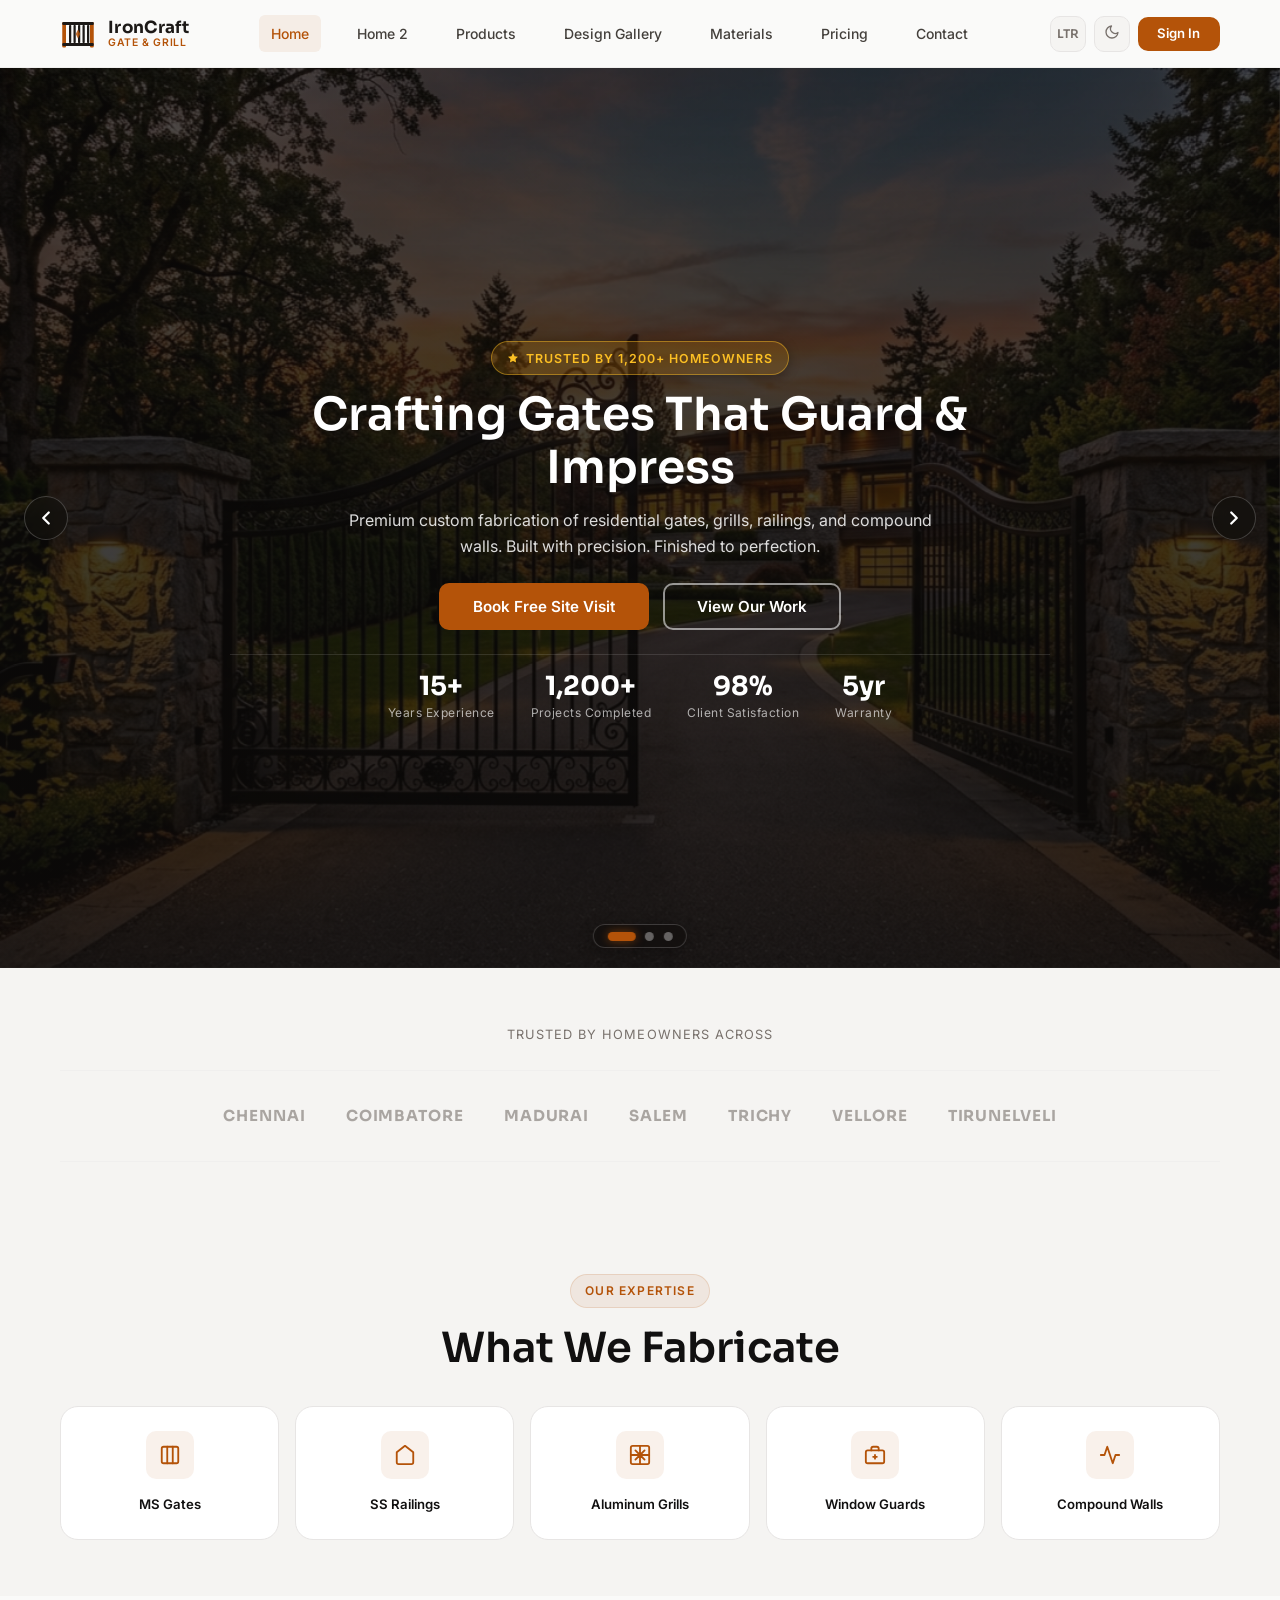
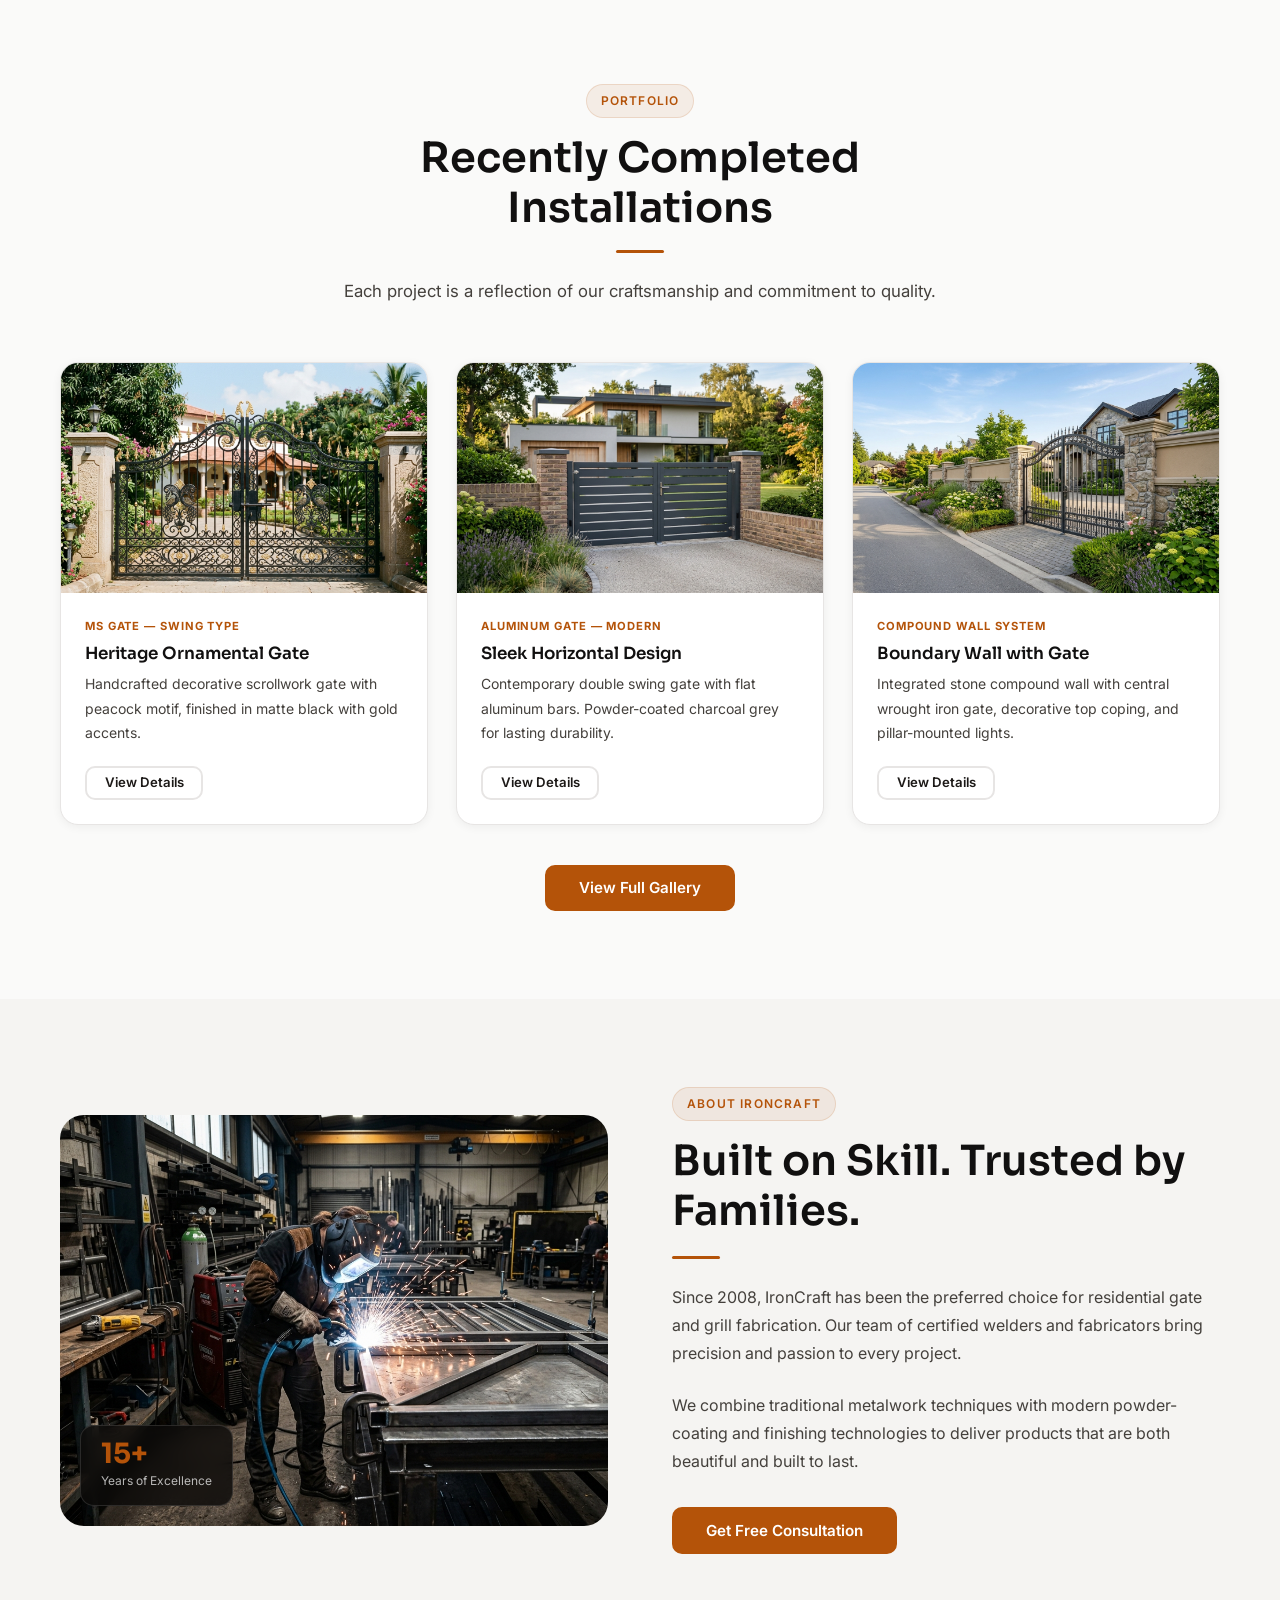
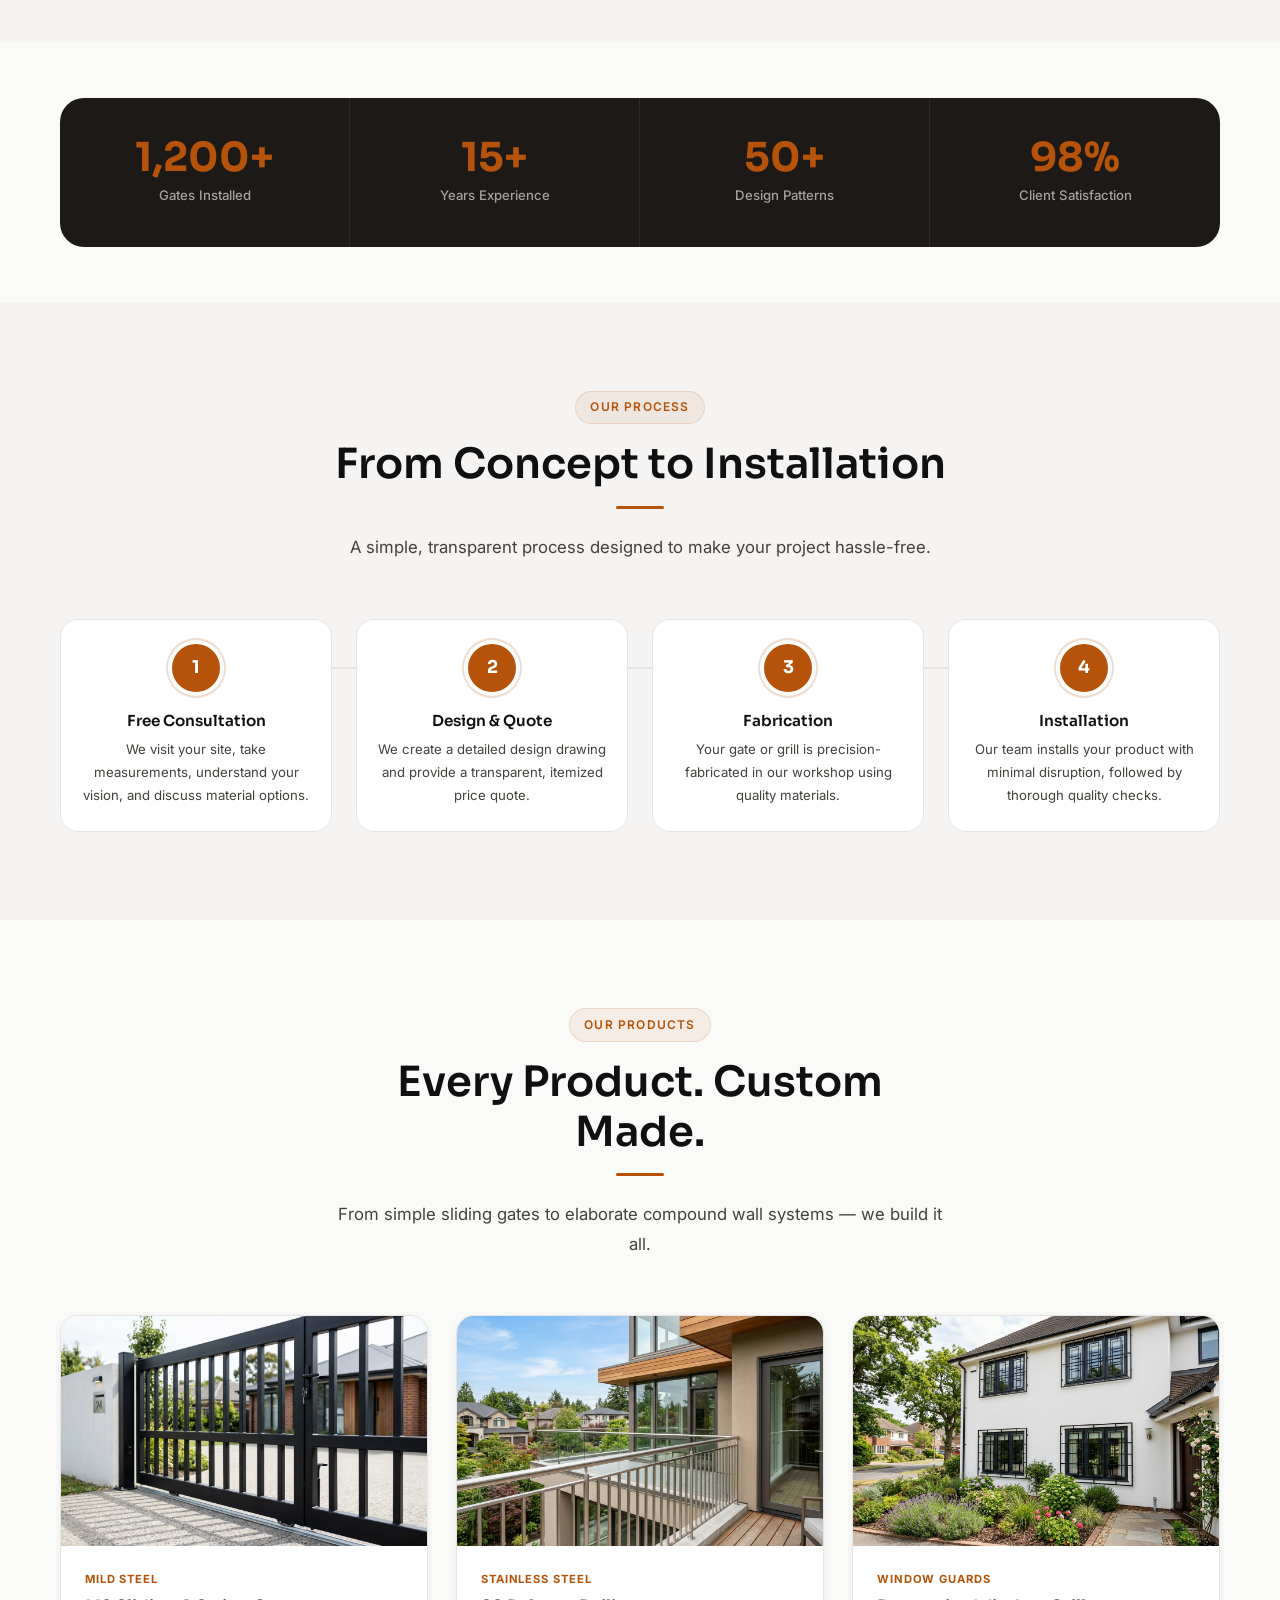
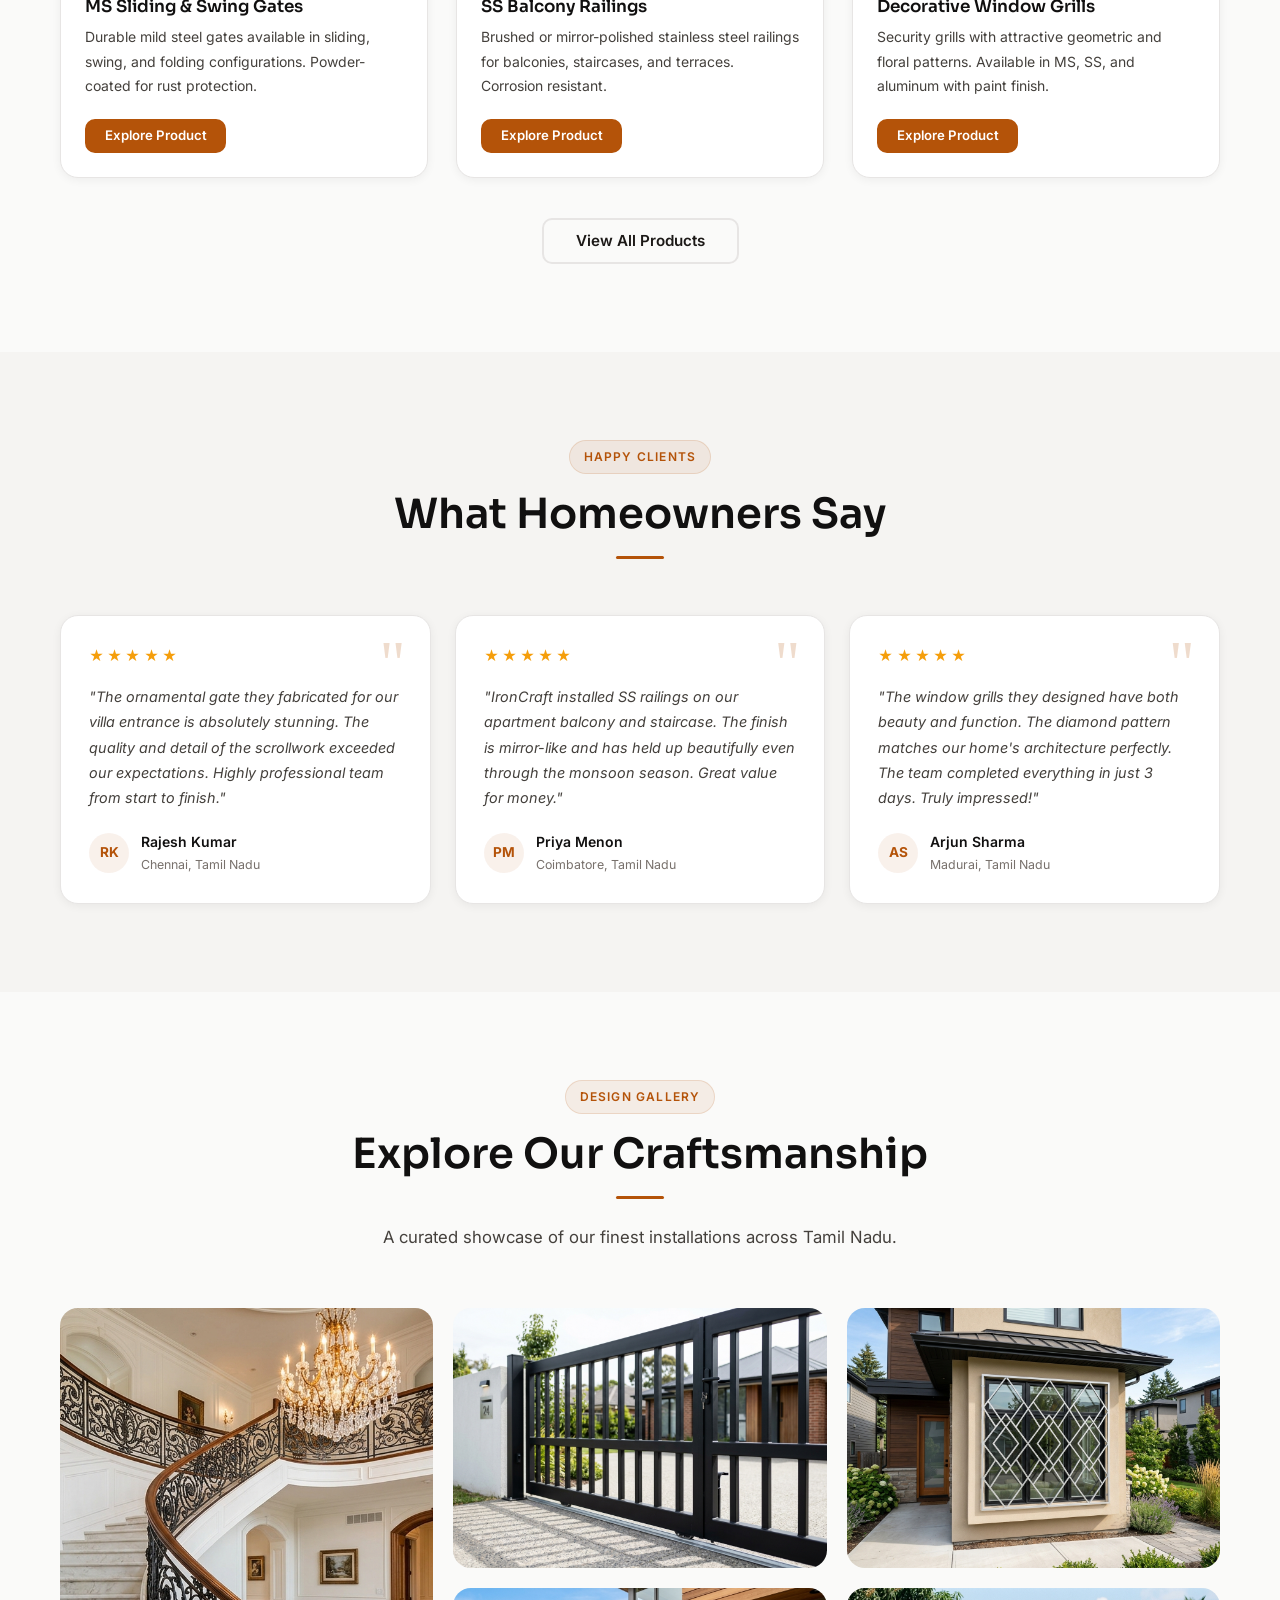
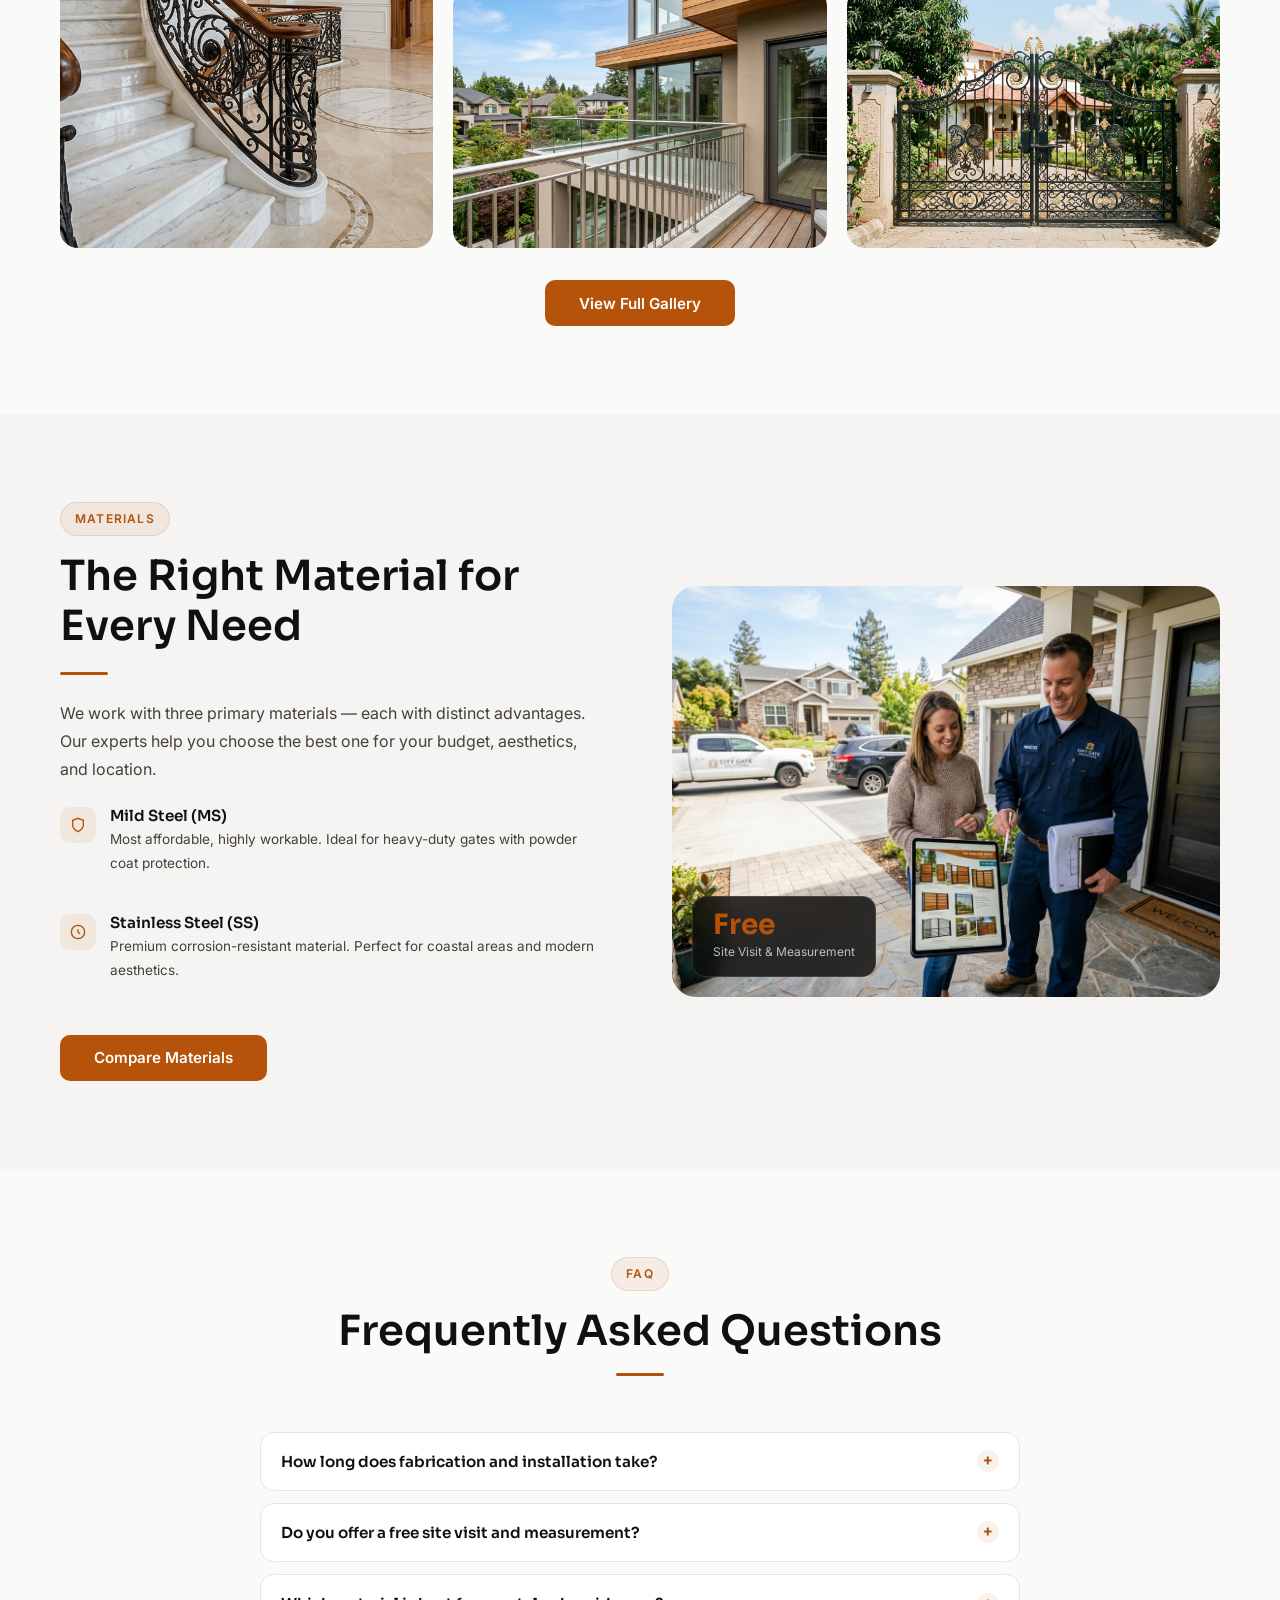
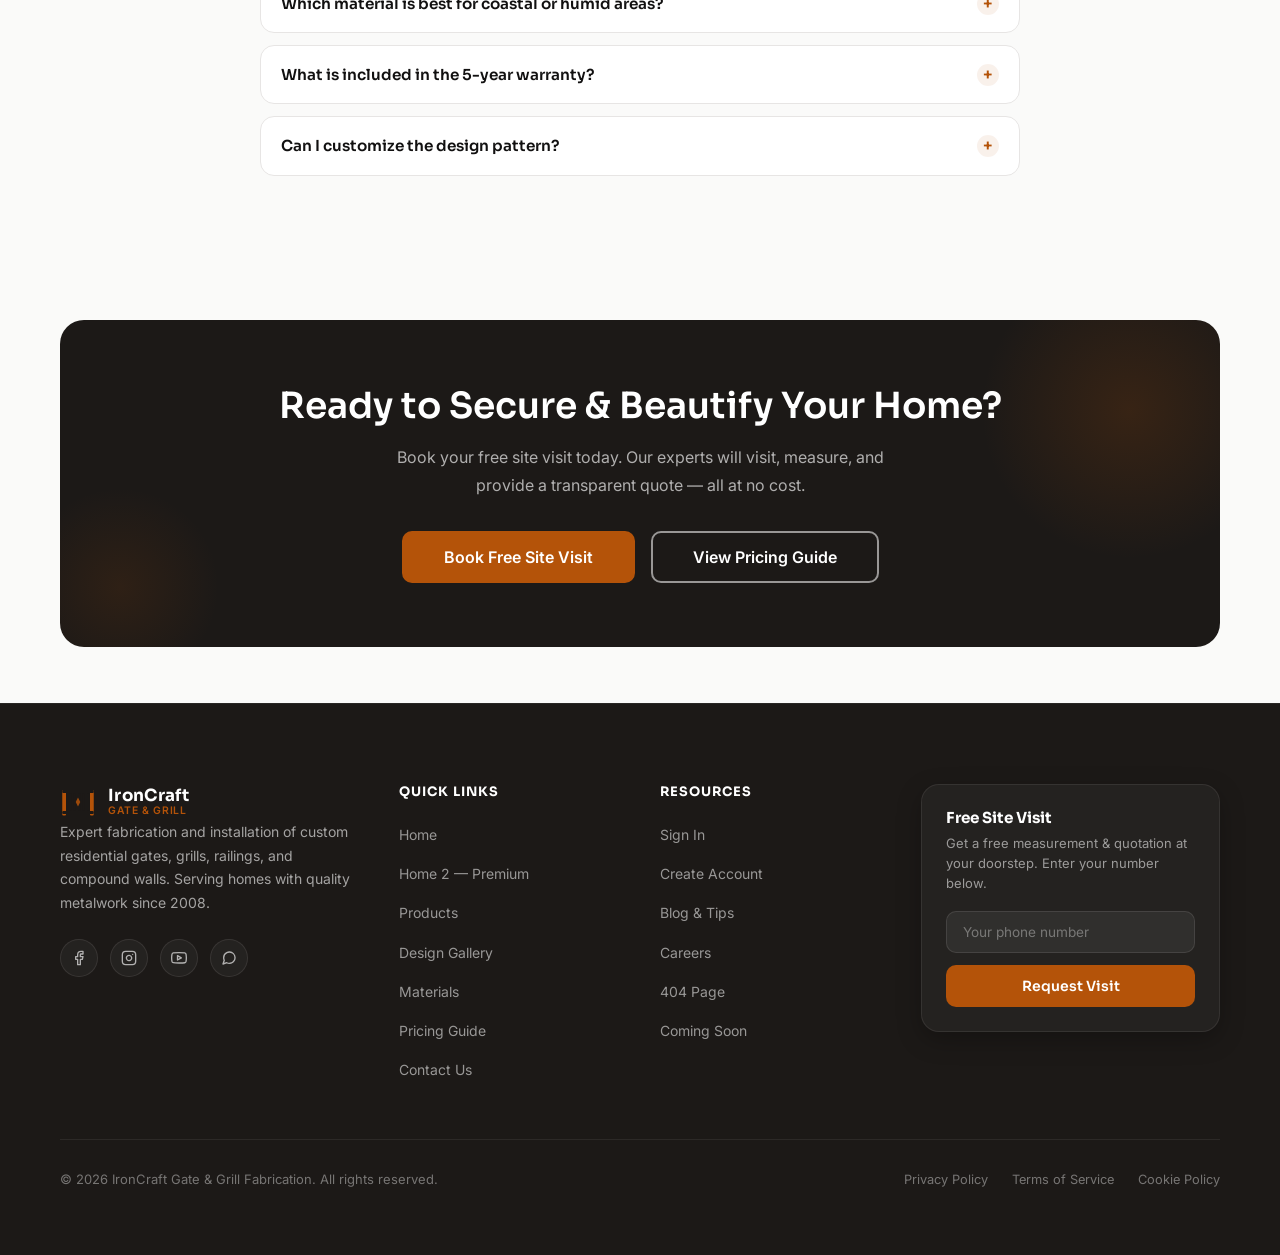
==== commit dfc420fb: "refactor: remove inline styles and layout markup from authentication pages" ====
--- a/index.html
+++ b/index.html
@@ -13,42 +13,158 @@
 <!-- NAVBAR -->
 <div id="main-nav"></div>
 
-<!-- HERO -->
-<section class="hero">
-    <div class="hero-bg">
-        <img src="assets/images/hero-gate.jpg" alt="Elegant residential gate installation at sunset" loading="eager">
-    </div>
-    <div class="hero-overlay"></div>
-    <div class="hero-content">
-        <div class="hero-inner">
-            <div class="hero-badge">
-                <svg width="12" height="12" viewBox="0 0 24 24" fill="currentColor"><polygon points="12 2 15.09 8.26 22 9.27 17 14.14 18.18 21.02 12 17.77 5.82 21.02 7 14.14 2 9.27 8.91 8.26 12 2"/></svg>
-                Trusted by 1,200+ Homeowners
-            </div>
-            <h1>Crafting Gates That Guard & Impress</h1>
-            <p>Premium custom fabrication of residential gates, grills, railings, and compound walls. Built with precision. Finished to perfection.</p>
-            <div class="hero-cta-row">
-                <a href="contact.html" class="btn btn-primary btn-lg">Book Free Site Visit</a>
-                <a href="gallery.html" class="btn btn-outline-white btn-lg">View Our Work</a>
-            </div>
-            <div class="hero-stats">
-                <div>
-                    <div class="hero-stat-num">15+</div>
-                    <div class="hero-stat-label">Years Experience</div>
-                </div>
-                <div>
-                    <div class="hero-stat-num">1,200+</div>
-                    <div class="hero-stat-label">Projects Completed</div>
-                </div>
-                <div>
-                    <div class="hero-stat-num">98%</div>
-                    <div class="hero-stat-label">Client Satisfaction</div>
-                </div>
-                <div>
-                    <div class="hero-stat-num">5yr</div>
-                    <div class="hero-stat-label">Warranty</div>
-                </div>
-            </div>
+<!-- HERO SLIDER -->
+<section class="hero hero-slider-wrap" id="hero-slider">
+    <div class="hero-slides">
+        <!-- Slide 1 -->
+        <div class="hero-slide active">
+            <div class="hero-bg">
+                <img src="assets/images/hero-gate.jpg" alt="Elegant residential gate installation at sunset" loading="eager">
+            </div>
+            <div class="hero-overlay"></div>
+            <div class="hero-content">
+                <div class="hero-inner">
+                    <div class="hero-badge">
+                        <svg width="12" height="12" viewBox="0 0 24 24" fill="currentColor"><polygon points="12 2 15.09 8.26 22 9.27 17 14.14 18.18 21.02 12 17.77 5.82 21.02 7 14.14 2 9.27 8.91 8.26 12 2"/></svg>
+                        Trusted by 1,200+ Homeowners
+                    </div>
+                    <h1>Crafting Gates That Guard &amp; Impress</h1>
+                    <p>Premium custom fabrication of residential gates, grills, railings, and compound walls. Built with precision. Finished to perfection.</p>
+                    <div class="hero-cta-row">
+                        <a href="contact.html" class="btn btn-primary btn-lg">Book Free Site Visit</a>
+                        <a href="gallery.html" class="btn btn-outline-white btn-lg">View Our Work</a>
+                    </div>
+                    <div class="hero-stats">
+                        <div>
+                            <div class="hero-stat-num">15+</div>
+                            <div class="hero-stat-label">Years Experience</div>
+                        </div>
+                        <div>
+                            <div class="hero-stat-num">1,200+</div>
+                            <div class="hero-stat-label">Projects Completed</div>
+                        </div>
+                        <div>
+                            <div class="hero-stat-num">98%</div>
+                            <div class="hero-stat-label">Client Satisfaction</div>
+                        </div>
+                        <div>
+                            <div class="hero-stat-num">5yr</div>
+                            <div class="hero-stat-label">Warranty</div>
+                        </div>
+                    </div>
+                </div>
+            </div>
+        </div>
+
+        <!-- Slide 2 -->
+        <div class="hero-slide">
+            <div class="hero-bg">
+                <img src="assets/images/modern-gate.jpg" alt="Modern CNC laser-cut stainless steel gates" loading="lazy">
+            </div>
+            <div class="hero-overlay"></div>
+            <div class="hero-content">
+                <div class="hero-inner">
+                    <div class="hero-badge">
+                        <svg width="12" height="12" viewBox="0 0 24 24" fill="currentColor"><polygon points="12 2 15.09 8.26 22 9.27 17 14.14 18.18 21.02 12 17.77 5.82 21.02 7 14.14 2 9.27 8.91 8.26 12 2"/></svg>
+                        Modern Architectural Metalwork
+                    </div>
+                    <h1>Custom SS &amp; MS Gates Built to Last</h1>
+                    <p>Laser-cut decorative patterns, heavy-duty stainless steel, and powder-coated finishes engineered to withstand all weather conditions.</p>
+                    <div class="hero-cta-row">
+                        <a href="products.html" class="btn btn-primary btn-lg">Explore Products</a>
+                        <a href="pricing.html" class="btn btn-outline-white btn-lg">Instant Quote</a>
+                    </div>
+                    <div class="hero-stats">
+                        <div>
+                            <div class="hero-stat-num">100%</div>
+                            <div class="hero-stat-label">Anti-Rust Steel</div>
+                        </div>
+                        <div>
+                            <div class="hero-stat-num">50+</div>
+                            <div class="hero-stat-label">Custom Patterns</div>
+                        </div>
+                        <div>
+                            <div class="hero-stat-num">CNC</div>
+                            <div class="hero-stat-label">Laser Precision</div>
+                        </div>
+                        <div>
+                            <div class="hero-stat-num">10yr</div>
+                            <div class="hero-stat-label">Durability</div>
+                        </div>
+                    </div>
+                </div>
+            </div>
+        </div>
+
+        <!-- Slide 3 -->
+        <div class="hero-slide">
+            <div class="hero-bg">
+                <img src="assets/images/ornamental-gate.jpg" alt="Bespoke luxury ornamental gates and grills" loading="lazy">
+            </div>
+            <div class="hero-overlay"></div>
+            <div class="hero-content">
+                <div class="hero-inner">
+                    <div class="hero-badge">
+                        <svg width="12" height="12" viewBox="0 0 24 24" fill="currentColor"><polygon points="12 2 15.09 8.26 22 9.27 17 14.14 18.18 21.02 12 17.77 5.82 21.02 7 14.14 2 9.27 8.91 8.26 12 2"/></svg>
+                        Bespoke Fabrication &amp; Grills
+                    </div>
+                    <h1>Safety &amp; Elegance For Every Home</h1>
+                    <p>From grand compound wall gates to sleek balcony safety grills, get customized metal fabrication crafted by master artisans.</p>
+                    <div class="hero-cta-row">
+                        <a href="gallery.html" class="btn btn-primary btn-lg">View Design Gallery</a>
+                        <a href="contact.html" class="btn btn-outline-white btn-lg">Contact Expert</a>
+                    </div>
+                    <div class="hero-stats">
+                        <div>
+                            <div class="hero-stat-num">Custom</div>
+                            <div class="hero-stat-label">Site Measurements</div>
+                        </div>
+                        <div>
+                            <div class="hero-stat-num">3D</div>
+                            <div class="hero-stat-label">Design Preview</div>
+                        </div>
+                        <div>
+                            <div class="hero-stat-num">100%</div>
+                            <div class="hero-stat-label">Certified Welders</div>
+                        </div>
+                        <div>
+                            <div class="hero-stat-num">On-Time</div>
+                            <div class="hero-stat-label">Installation Guarantee</div>
+                        </div>
+                    </div>
+                </div>
+            </div>
+        </div>
+    </div>
+
+    <!-- Navigation Arrows -->
+    <button class="slider-arrow slider-arrow-prev" aria-label="Previous Slide" onclick="changeHeroSlide(-1)">
+        <svg width="22" height="22" viewBox="0 0 24 24" fill="none" stroke="currentColor" stroke-width="2.5" stroke-linecap="round" stroke-linejoin="round"><polyline points="15 18 9 12 15 6"/></svg>
+    </button>
+    <button class="slider-arrow slider-arrow-next" aria-label="Next Slide" onclick="changeHeroSlide(1)">
+        <svg width="22" height="22" viewBox="0 0 24 24" fill="none" stroke="currentColor" stroke-width="2.5" stroke-linecap="round" stroke-linejoin="round"><polyline points="9 18 15 12 9 6"/></svg>
+    </button>
+
+    <!-- Indicators -->
+    <div class="slider-dots" id="hero-slider-dots">
+        <button class="slider-dot active" aria-label="Go to slide 1" onclick="setHeroSlide(0)"></button>
+        <button class="slider-dot" aria-label="Go to slide 2" onclick="setHeroSlide(1)"></button>
+        <button class="slider-dot" aria-label="Go to slide 3" onclick="setHeroSlide(2)"></button>
+    </div>
+</section>
+
+<!-- TRUSTED BY -->
+<section class="section-sm bg-surface">
+    <div class="container">
+        <p style="text-align:center; font-size:0.8rem; letter-spacing:0.08em; text-transform:uppercase; color:var(--text-muted); margin-bottom:1.5rem;">Trusted by Homeowners Across</p>
+        <div class="logo-strip">
+            <span class="logo-strip-item">Chennai</span>
+            <span class="logo-strip-item">Coimbatore</span>
+            <span class="logo-strip-item">Madurai</span>
+            <span class="logo-strip-item">Salem</span>
+            <span class="logo-strip-item">Trichy</span>
+            <span class="logo-strip-item">Vellore</span>
+            <span class="logo-strip-item">Tirunelveli</span>
         </div>
     </div>
 </section>
@@ -162,36 +278,6 @@
                 <span class="accent-line"></span>
                 <p>Since 2008, IronCraft has been the preferred choice for residential gate and grill fabrication. Our team of certified welders and fabricators bring precision and passion to every project.</p>
                 <p>We combine traditional metalwork techniques with modern powder-coating and finishing technologies to deliver products that are both beautiful and built to last.</p>
-                <div class="why-grid" style="margin-top:1.75rem;">
-                    <div class="why-card">
-                        <div class="why-card-icon">
-                            <svg viewBox="0 0 24 24" fill="none" stroke="currentColor" stroke-width="2"><path d="M12 22s8-4 8-10V5l-8-3-8 3v7c0 6 8 10 8 10z"/></svg>
-                        </div>
-                        <h4>5-Year Warranty</h4>
-                        <p>All installations backed by our comprehensive 5-year structural warranty.</p>
-                    </div>
-                    <div class="why-card">
-                        <div class="why-card-icon">
-                            <svg viewBox="0 0 24 24" fill="none" stroke="currentColor" stroke-width="2"><circle cx="12" cy="12" r="10"/><polyline points="12 6 12 12 16 14"/></svg>
-                        </div>
-                        <h4>On-Time Delivery</h4>
-                        <p>We commit to timelines and deliver completed projects as promised.</p>
-                    </div>
-                    <div class="why-card">
-                        <div class="why-card-icon">
-                            <svg viewBox="0 0 24 24" fill="none" stroke="currentColor" stroke-width="2"><path d="M17 21v-2a4 4 0 0 0-4-4H5a4 4 0 0 0-4 4v2"/><circle cx="9" cy="7" r="4"/><path d="M23 21v-2a4 4 0 0 0-3-3.87"/><path d="M16 3.13a4 4 0 0 1 0 7.75"/></svg>
-                        </div>
-                        <h4>Certified Team</h4>
-                        <p>All our fabricators are certified welders with extensive field experience.</p>
-                    </div>
-                    <div class="why-card">
-                        <div class="why-card-icon">
-                            <svg viewBox="0 0 24 24" fill="none" stroke="currentColor" stroke-width="2"><path d="M12 2l3.09 6.26L22 9.27l-5 4.87 1.18 6.88L12 17.77l-6.18 3.25L7 14.14 2 9.27l6.91-1.01L12 2z"/></svg>
-                        </div>
-                        <h4>Premium Materials</h4>
-                        <p>We source only the highest quality MS, SS, and aluminum from trusted suppliers.</p>
-                    </div>
-                </div>
                 <div style="margin-top:2rem;">
                     <a href="contact.html" class="btn btn-primary btn-lg">Get Free Consultation</a>
                 </div>
@@ -432,15 +518,7 @@
                             <p>Premium corrosion-resistant material. Perfect for coastal areas and modern aesthetics.</p>
                         </div>
                     </div>
-                    <div class="feature-item">
-                        <div class="feature-icon">
-                            <svg viewBox="0 0 24 24" fill="none" stroke="currentColor" stroke-width="2"><polygon points="12 2 22 8.5 22 15.5 12 22 2 15.5 2 8.5 12 2"/></svg>
-                        </div>
-                        <div class="feature-text">
-                            <h4>Aluminum</h4>
-                            <p>Lightweight, rust-proof, and low maintenance. Excellent for grills and modern designs.</p>
-                        </div>
-                    </div>
+                   
                 </div>
                 <a href="materials.html" class="btn btn-primary btn-lg">Compare Materials</a>
             </div>
@@ -520,22 +598,6 @@
     </div>
 </section>
 
-<!-- TRUSTED BY -->
-<section class="section-sm bg-surface">
-    <div class="container">
-        <p style="text-align:center; font-size:0.8rem; letter-spacing:0.08em; text-transform:uppercase; color:var(--text-muted); margin-bottom:1.5rem;">Trusted by Homeowners Across</p>
-        <div class="logo-strip">
-            <span class="logo-strip-item">Chennai</span>
-            <span class="logo-strip-item">Coimbatore</span>
-            <span class="logo-strip-item">Madurai</span>
-            <span class="logo-strip-item">Salem</span>
-            <span class="logo-strip-item">Trichy</span>
-            <span class="logo-strip-item">Vellore</span>
-            <span class="logo-strip-item">Tirunelveli</span>
-        </div>
-    </div>
-</section>
-
 <!-- FOOTER -->
 <div id="main-footer"></div>
 
--- a/style.css
+++ b/style.css
@@ -75,14 +75,14 @@
 .section-tag { display:inline-flex; align-items:center; gap:0.4rem; font-size:0.75rem; font-weight:600; letter-spacing:0.1em; text-transform:uppercase; color:var(--primary); background:var(--primary-subtle); border:1px solid rgba(180,83,9,0.15); padding:0.35rem 0.875rem; border-radius:var(--radius-full); margin-bottom:1rem; }
 
 /* Buttons */
-.btn { display:inline-flex; align-items:center; justify-content:center; gap:0.5rem; font-family:var(--font-body); font-weight:600; font-size:0.9rem; border-radius:var(--radius-md); transition:var(--transition-fast); cursor:pointer; text-decoration:none; white-space:nowrap; padding:0.7rem 1.5rem; border:2px solid transparent; }
+.btn { display:inline-flex; align-items:center; justify-content:center; gap:0.5rem; font-family:var(--font-body); font-weight:600; font-size:0.9rem; border-radius:var(--radius-md); transition:var(--transition-fast); cursor:pointer; text-decoration:none; white-space:nowrap; padding:0.7rem 1.5rem; border:2px solid transparent; line-height:1; }
 .btn-primary { background:var(--primary); color:#fff; border-color:var(--primary); }
 .btn-primary:hover { background:var(--primary-hover); border-color:var(--primary-hover); transform:translateY(-1px); box-shadow:0 6px 20px rgba(180,83,9,0.30); }
 .btn-secondary { background:transparent; color:var(--secondary); border-color:var(--border-default); }
 .btn-secondary:hover { border-color:var(--primary); color:var(--primary); background:var(--primary-subtle); }
 .dark .btn-secondary { color:var(--text-heading); border-color:var(--border-default); }
 .dark .btn-secondary:hover { color:var(--primary); }
-.btn-sm { padding:0.5rem 1.1rem; font-size:0.825rem; }
+.btn-sm { height:34px; padding:0 1.1rem; font-size:0.825rem; line-height:1; box-sizing:border-box; }
 .btn-lg { padding:0.85rem 2rem; font-size:0.95rem; }
 .btn-xl { padding:1rem 2.5rem; font-size:1rem; }
 .w-full { width:100%; }
@@ -90,79 +90,144 @@
 .btn-outline-white:hover { background:rgba(255,255,255,0.12); border-color:#fff; }
 
 /* Navbar */
-.navbar { position:fixed; top:0; left:0; right:0; z-index:1000; height:var(--navbar-height); background:rgba(250,250,249,0.9); backdrop-filter:blur(16px); -webkit-backdrop-filter:blur(16px); border-bottom:1px solid var(--border-light); transition:var(--transition-smooth); }
-.dark .navbar { background:rgba(12,10,9,0.92); border-bottom-color:var(--border-default); }
-.navbar.scrolled { box-shadow:0 4px 24px rgba(0,0,0,0.08); }
-.nav-inner { max-width:1200px; margin:0 auto; padding:0 1.25rem; height:100%; display:flex; align-items:center; gap:1.5rem; }
-.nav-logo { display:flex; align-items:center; gap:0.6rem; flex-shrink:0; text-decoration:none; }
+.navbar { position:fixed; top:0; left:0; right:0; z-index:1000; height:var(--navbar-height); background:rgba(250,250,249,0.94); backdrop-filter:blur(20px); -webkit-backdrop-filter:blur(20px); border-bottom:1px solid var(--border-light); transition:background-color 0.3s ease, box-shadow 0.3s ease, border-color 0.3s ease; }
+.dark .navbar { background:rgba(12,10,9,0.94); border-bottom-color:var(--border-default); }
+.navbar.scrolled { box-shadow:0 4px 20px rgba(0,0,0,0.08); }
+.dark .navbar.scrolled { box-shadow:0 4px 24px rgba(0,0,0,0.45); }
+.nav-inner { max-width:1200px; margin:0 auto; padding:0 1.25rem; height:100%; display:flex; align-items:center; justify-content:space-between; gap:1.5rem; }
+.nav-logo { display:flex; align-items:center; gap:0.75rem; flex-shrink:0; text-decoration:none; }
 .nav-logo-img { width:36px; height:36px; object-fit:contain; display:block; flex-shrink:0; }
 .nav-logo-text { display:flex; flex-direction:column; line-height:1.1; }
-.brand-top { font-family:var(--font-heading); font-size:0.95rem; font-weight:700; color:var(--secondary); letter-spacing:0.02em; }
+.brand-top { font-family:var(--font-heading); font-size:1.05rem; font-weight:700; color:var(--secondary); letter-spacing:0.02em; }
 .dark .brand-top { color:var(--text-heading); }
-.brand-bottom { font-family:var(--font-body); font-size:0.65rem; font-weight:500; color:var(--primary); letter-spacing:0.04em; text-transform:uppercase; }
-.nav-links { display:flex; align-items:center; gap:0.15rem; margin:0 auto; }
+.brand-bottom { font-family:var(--font-body); font-size:0.65rem; font-weight:600; color:var(--primary); letter-spacing:0.06em; text-transform:uppercase; }
+.nav-links { display:flex; align-items:center; gap:1.5rem; }
 .nav-link { font-size:0.875rem; font-weight:500; color:var(--text-body); padding:0.4rem 0.75rem; border-radius:var(--radius-sm); transition:var(--transition-fast); }
 .nav-link:hover, .nav-link.active { color:var(--primary); background:var(--primary-subtle); }
 .nav-actions { display:flex; align-items:center; gap:0.5rem; flex-shrink:0; }
-.nav-icon-btn { width:34px; height:34px; display:flex; align-items:center; justify-content:center; border-radius:var(--radius-sm); color:var(--text-body); transition:var(--transition-fast); cursor:pointer; background:transparent; border:1px solid var(--border-default); font-size:0.625rem; font-weight:700; letter-spacing:0.04em; }
-.nav-icon-btn:hover { background:var(--bg-surface); color:var(--text-heading); }
-.navbar-spacer { height:var(--navbar-height); }
-.mobile-menu-btn { width:34px; height:34px; display:none; align-items:center; justify-content:center; border-radius:var(--radius-sm); border:1px solid var(--border-default); color:var(--text-body); transition:var(--transition-fast); cursor:pointer; }
-.mobile-menu-btn:hover { background:var(--bg-surface); }
-.mobile-backdrop { display:none; position:fixed; inset:0; background:rgba(0,0,0,0.35); z-index:998; opacity:0; transition:opacity 0.3s ease; }
-.mobile-backdrop.open { opacity:1; display:block; }
-.mobile-menu { position:fixed; top:var(--navbar-height); left:0; right:0; background:var(--bg-card); z-index:999; padding:1rem 1.25rem; border-bottom:1px solid var(--border-default); box-shadow:var(--shadow-lg); transform:translateY(-100%); opacity:0; transition:transform 0.3s cubic-bezier(0.4,0,0.2,1), opacity 0.25s ease; pointer-events:none; display:flex; flex-direction:column; gap:0.25rem; }
-.mobile-menu.open { transform:translateY(0); opacity:1; pointer-events:all; }
-.mob-link { font-size:0.9rem; font-weight:500; color:var(--text-body); padding:0.65rem 0.75rem; border-radius:var(--radius-sm); display:block; transition:var(--transition-fast); }
+.nav-icon-btn { width:2.25rem; height:2.25rem; display:flex; align-items:center; justify-content:center; border-radius:var(--radius-md); color:var(--text-muted); transition:var(--transition-fast); cursor:pointer; background:var(--bg-surface); border:1px solid var(--border-default); font-size:0.75rem; font-family:var(--font-heading); font-weight:600; }
+.nav-icon-btn:hover { border-color:var(--primary); color:var(--primary); }
+.navbar-spacer { height:var(--navbar-height); width:100%; }
+
+/* Mobile Nav */
+.mobile-menu-btn { display:none; width:2.25rem; height:2.25rem; align-items:center; justify-content:center; border-radius:var(--radius-md); background:var(--bg-surface); border:1px solid var(--border-default); color:var(--text-body); cursor:pointer; transition:var(--transition-fast); }
+.mobile-backdrop { display:none; position:fixed; inset:0; background:rgba(0,0,0,0.6); backdrop-filter:blur(6px); -webkit-backdrop-filter:blur(6px); z-index:990; top:var(--navbar-height); }
+.mobile-backdrop.open { display:block; }
+.mobile-menu { display:none; position:absolute; top:100%; left:0; right:0; background:var(--bg-card); border-bottom:1px solid var(--border-default); box-shadow:var(--shadow-xl); z-index:995; padding:1.25rem; }
+.mobile-menu.open { display:block; animation:fadeInDown 0.25s cubic-bezier(0.16, 1, 0.3, 1); }
+@keyframes fadeInDown { from { opacity:0; transform:translateY(-10px); } to { opacity:1; transform:translateY(0); } }
+.mob-link { font-size:0.875rem; font-weight:500; color:var(--text-body); padding:0.75rem 1rem; border-radius:var(--radius-md); display:block; transition:var(--transition-fast); font-family:var(--font-heading); }
 .mob-link:hover, .mob-link.active { color:var(--primary); background:var(--primary-subtle); }
-.mob-actions { margin-top:0.75rem; display:flex; flex-direction:column; gap:0.5rem; }
-.mob-toggles { display:flex; gap:0.5rem; margin-top:0.5rem; padding-top:0.75rem; border-top:1px solid var(--border-light); }
-@media (max-width:1024px) { .nav-links { display:none; } .mobile-menu-btn { display:flex; } }
-@media (max-width:768px) { .nav-inner { gap:1rem; } }
+.mob-actions { margin-top:0.75rem; padding-top:0.75rem; border-top:1px solid var(--border-light); display:flex; flex-direction:column; gap:0.5rem; }
+.mob-toggles { display:flex; align-items:center; justify-content:center; gap:0.5rem; margin-top:0.75rem; }
+
+@media (max-width:1024px) {
+    .nav-links { display:none; }
+    .nav-actions .nav-icon-btn { display:none; }
+    .nav-actions .btn { display:none; }
+    .mobile-menu-btn { display:flex; }
+}
 
 /* Footer */
-.footer { background:var(--secondary); color:#A8A29E; padding:4.5rem 0 0; }
-.footer-grid { display:grid; grid-template-columns:1.6fr 1fr 1fr 1.4fr; gap:3rem; padding-bottom:3rem; border-bottom:1px solid rgba(255,255,255,0.07); }
-.footer-brand p { color:#A8A29E; font-size:0.9rem; line-height:1.75; margin-top:1rem; margin-bottom:1.5rem; max-width:280px; }
-.footer-socials { display:flex; gap:0.625rem; }
-.footer-social-link { width:36px; height:36px; display:flex; align-items:center; justify-content:center; border-radius:var(--radius-sm); border:1px solid rgba(255,255,255,0.12); color:#A8A29E; transition:var(--transition-fast); }
-.footer-social-link:hover { color:var(--primary); border-color:var(--primary); background:rgba(180,83,9,0.1); }
-.footer-col-title { font-size:0.7rem; font-weight:700; letter-spacing:0.1em; text-transform:uppercase; color:#E7E5E4; margin-bottom:1.25rem; }
-.footer-links { display:flex; flex-direction:column; gap:0.6rem; }
-.footer-links a { font-size:0.875rem; color:#A8A29E; transition:var(--transition-fast); }
-.footer-links a:hover { color:var(--primary); padding-left:4px; }
-.footer-newsletter-card { background:rgba(255,255,255,0.05); border:1px solid rgba(255,255,255,0.08); border-radius:var(--radius-lg); padding:1.5rem; }
-.footer-newsletter-title { color:#F5F5F4; font-size:1rem; font-weight:600; margin-bottom:0.5rem; }
-.footer-newsletter-desc { color:#A8A29E; font-size:0.825rem; margin-bottom:1rem; line-height:1.6; }
-.footer-newsletter-form { display:flex; flex-direction:column; gap:0.5rem; }
-.footer-newsletter-input { width:100%; padding:0.65rem 0.875rem; background:rgba(255,255,255,0.07); border:1px solid rgba(255,255,255,0.12); border-radius:var(--radius-sm); color:#F5F5F4; font-size:0.85rem; outline:none; transition:var(--transition-fast); }
-.footer-newsletter-input:focus { border-color:var(--primary); }
-.footer-newsletter-input::placeholder { color:#78716C; }
-.footer-newsletter-btn { background:var(--primary); color:#fff; padding:0.65rem 1.25rem; border-radius:var(--radius-sm); font-size:0.85rem; font-weight:600; border:none; cursor:pointer; transition:var(--transition-fast); }
-.footer-newsletter-btn:hover { background:var(--primary-hover); }
-.footer-bottom { padding:1.5rem 0; display:flex; align-items:center; justify-content:space-between; flex-wrap:wrap; gap:1rem; }
-.footer-copyright { font-size:0.825rem; color:#78716C; }
-.footer-bottom-links { display:flex; gap:1.5rem; }
-.footer-bottom-links a { font-size:0.8rem; color:#78716C; transition:var(--transition-fast); }
+.footer { background:var(--secondary); color:#fff; padding:5rem 0 2.5rem; border-top:1px solid rgba(255,255,255,0.06); position:relative; overflow:hidden; }
+.footer-grid { display:grid; grid-template-columns:1.35fr 1fr 1fr 1.35fr; gap:3rem 2.5rem; margin-bottom:3.5rem; align-items:start; }
+
+@media (max-width:991px) and (min-width:576px) {
+    .footer-grid { grid-template-columns:repeat(2, 1fr); gap:3rem 2.5rem; text-align:left; }
+    .footer-socials { justify-content:flex-start; }
+}
+
+@media (max-width:575px) {
+    .footer { padding:3.5rem 0 2rem; }
+    .footer-grid { grid-template-columns:1fr; gap:2.25rem; text-align:left; margin-bottom:2.5rem; }
+    .footer-bottom { flex-direction:column; align-items:flex-start; gap:1rem; }
+}
+
+.footer-brand p { color:rgba(255,255,255,0.6); font-size:0.875rem; line-height:1.7; margin:0 0 1.5rem 0; max-width:380px; }
+.footer-socials { display:flex; align-items:center; gap:0.75rem; }
+.footer-social-link { width:2.375rem; height:2.375rem; display:inline-flex; align-items:center; justify-content:center; border-radius:50%; background:rgba(255,255,255,0.04); border:1px solid rgba(255,255,255,0.09); color:rgba(255,255,255,0.65); transition:var(--transition-fast); text-decoration:none; }
+.footer-social-link:hover { border-color:var(--primary); color:#fff; background:rgba(180,83,9,0.15); transform:translateY(-2px); box-shadow:0 4px 14px rgba(180,83,9,0.25); }
+.footer-col-title { font-family:var(--font-heading); font-weight:700; font-size:0.8125rem; text-transform:uppercase; letter-spacing:0.08em; color:#fff; margin-bottom:1.35rem; }
+.footer-links { list-style:none; padding:0; margin:0; display:flex; flex-direction:column; gap:0.75rem; }
+.footer-links a { color:rgba(255,255,255,0.55); font-size:0.875rem; text-decoration:none; transition:var(--transition-fast); display:inline-block; }
+.footer-links a:hover { color:#fff; transform:translateX(4px); }
+.footer-newsletter-card { background:rgba(255,255,255,0.04); border:1px solid rgba(255,255,255,0.08); border-radius:var(--radius-xl); padding:1.5rem; box-shadow:0 8px 24px rgba(0,0,0,0.25); }
+.footer-newsletter-title { font-family:var(--font-heading); color:#fff; font-size:0.95rem; font-weight:700; margin-bottom:0.35rem; }
+.footer-newsletter-desc { color:rgba(255,255,255,0.55); font-size:0.8125rem; line-height:1.55; margin-bottom:1.15rem; }
+.footer-newsletter-form { display:flex; flex-direction:column; gap:0.75rem; }
+.footer-newsletter-input { width:100%; padding:0.75rem 1rem; background:rgba(255,255,255,0.06); border:1px solid rgba(255,255,255,0.1); border-radius:var(--radius-md); color:#fff; font-family:var(--font-body); font-size:0.85rem; outline:none; transition:var(--transition-fast); }
+.footer-newsletter-input:focus { border-color:var(--primary); background:rgba(255,255,255,0.09); box-shadow:0 0 0 3px rgba(180,83,9,0.2); }
+.footer-newsletter-input::placeholder { color:rgba(255,255,255,0.35); }
+.footer-newsletter-btn { width:100%; padding:0.75rem 1rem; background:var(--primary); color:#fff; border:none; border-radius:var(--radius-md); font-family:var(--font-heading); font-weight:600; font-size:0.875rem; cursor:pointer; transition:var(--transition-fast); display:flex; align-items:center; justify-content:center; }
+.footer-newsletter-btn:hover { background:var(--primary-hover); transform:translateY(-1px); box-shadow:0 4px 14px rgba(180,83,9,0.35); }
+.footer-bottom { border-top:1px solid rgba(255,255,255,0.07); padding-top:1.75rem; padding-bottom:1.5rem; display:flex; align-items:center; justify-content:space-between; flex-wrap:wrap; gap:1rem; }
+.footer-copyright { color:rgba(255,255,255,0.4); font-size:0.8125rem; margin:0; }
+.footer-bottom-links { display:flex; align-items:center; gap:1.5rem; }
+.footer-bottom-links a { font-size:0.8rem; color:rgba(255,255,255,0.4); transition:var(--transition-fast); }
 .footer-bottom-links a:hover { color:var(--primary); }
-@media (max-width:1024px) { .footer-grid { grid-template-columns:1fr 1fr; gap:2.5rem; } }
-@media (max-width:768px) { .footer-grid { grid-template-columns:1fr; gap:2rem; } .footer-bottom { flex-direction:column; text-align:center; } }
-
-/* Hero */
+
+/* Hero & Hero Slider */
 .hero { position:relative; min-height:100vh; display:flex; align-items:center; overflow:hidden; }
-.hero-bg { position:absolute; inset:0; z-index:0; }
+.hero-slider-wrap { position:relative; width:100%; min-height:100vh; }
+.hero-slides { position:relative; width:100%; min-height:100vh; display:flex; }
+.hero-slide { position:absolute; inset:0; width:100%; height:100%; opacity:0; visibility:hidden; transition:opacity 0.8s cubic-bezier(0.4,0,0.2,1), visibility 0.8s cubic-bezier(0.4,0,0.2,1); display:flex; align-items:center; z-index:1; pointer-events:none; }
+.hero-slide.active { opacity:1; visibility:visible; pointer-events:auto; z-index:2; }
+.hero-slide.active .hero-inner { animation:heroSlideUp 0.8s cubic-bezier(0.16,1,0.3,1) forwards; }
+.hero-slide.active .hero-bg img { animation:heroScale 6s cubic-bezier(0.25,1,0.5,1) forwards; }
+@keyframes heroSlideUp { from { opacity:0; transform:translateY(28px); } to { opacity:1; transform:translateY(0); } }
+@keyframes heroScale { from { transform:scale(1.08); } to { transform:scale(1); } }
+
+.hero-bg { position:absolute; inset:0; z-index:0; overflow:hidden; }
 .hero-bg img { width:100%; height:100%; object-fit:cover; display:block; }
-.hero-overlay { position:absolute; inset:0; background:linear-gradient(to right, rgba(12,10,9,0.80) 40%, rgba(12,10,9,0.28) 100%); }
-.hero-content { position:relative; z-index:1; max-width:1200px; margin:0 auto; padding:0 1.25rem; width:100%; }
-.hero-inner { max-width:640px; padding:8rem 0 7rem; }
-.hero-inner h1 { color:#fff; margin-bottom:1.25rem; line-height:1.15; }
-.hero-inner p { color:rgba(255,255,255,0.82); font-size:1.1rem; max-width:520px; margin-bottom:2.25rem; }
-.hero-cta-row { display:flex; gap:1rem; flex-wrap:wrap; }
-.hero-badge { display:inline-flex; align-items:center; gap:0.45rem; font-size:0.75rem; font-weight:600; letter-spacing:0.08em; text-transform:uppercase; color:var(--primary); background:rgba(180,83,9,0.15); border:1px solid rgba(180,83,9,0.3); padding:0.35rem 0.875rem; border-radius:var(--radius-full); margin-bottom:1.25rem; }
-.hero-stats { display:flex; gap:2.5rem; margin-top:3rem; padding-top:2rem; border-top:1px solid rgba(255,255,255,0.12); flex-wrap:wrap; }
-.hero-stat-num { font-family:var(--font-heading); font-size:2rem; font-weight:700; color:#fff; line-height:1; margin-bottom:0.25rem; }
-.hero-stat-label { font-size:0.8rem; color:rgba(255,255,255,0.6); letter-spacing:0.04em; }
-@media (max-width:768px) { .hero-inner { padding:6rem 0 5rem; } .hero-inner h1 { font-size:2rem; } .hero-stats { gap:1.5rem; } }
+.hero-overlay { position:absolute; inset:0; background:linear-gradient(180deg, rgba(12,10,9,0.72) 0%, rgba(12,10,9,0.85) 100%); z-index:1; }
+.hero-content { position:relative; z-index:2; max-width:1200px; margin:0 auto; padding:0 1.25rem; width:100%; }
+.hero-inner { max-width:820px; margin:0 auto; text-align:center; padding:5.5rem 0 3.75rem; display:flex; flex-direction:column; align-items:center; }
+.hero-inner h1 { color:#fff; margin-bottom:0.875rem; line-height:1.15; text-align:center; font-size:clamp(1.9rem, 4.2vw, 2.85rem); }
+.hero-inner p { color:rgba(255,255,255,0.85); font-size:1rem; max-width:620px; margin:0 auto 1.5rem; text-align:center; line-height:1.6; }
+.hero-cta-row { display:flex; gap:0.875rem; flex-wrap:wrap; justify-content:center; }
+.hero-badge { display:inline-flex; align-items:center; gap:0.45rem; font-size:0.775rem; font-weight:600; letter-spacing:0.08em; text-transform:uppercase; color:#FBBF24; background:rgba(245,158,11,0.16); border:1px solid rgba(251,191,36,0.45); backdrop-filter:blur(8px); -webkit-backdrop-filter:blur(8px); padding:0.35rem 0.95rem; border-radius:var(--radius-full); margin-bottom:0.875rem; box-shadow:0 2px 12px rgba(0,0,0,0.3); }
+.hero-badge svg { color:#FBBF24; fill:currentColor; }
+.hero-stats { display:flex; gap:2.25rem; margin-top:1.5rem; padding-top:1.15rem; border-top:1px solid rgba(255,255,255,0.12); flex-wrap:wrap; justify-content:center; text-align:center; width:100%; }
+.hero-stat-num { font-family:var(--font-heading); font-size:1.65rem; font-weight:700; color:#fff; line-height:1; margin-bottom:0.2rem; }
+.hero-stat-label { font-size:0.75rem; color:rgba(255,255,255,0.65); letter-spacing:0.04em; }
+
+/* Slider Controls (Arrows & Dots) */
+.slider-arrow { position:absolute; top:50%; transform:translateY(-50%); z-index:10; width:44px; height:44px; border-radius:50%; background:rgba(18,15,13,0.6); backdrop-filter:blur(8px); -webkit-backdrop-filter:blur(8px); border:1px solid rgba(255,255,255,0.2); color:#fff; display:flex; align-items:center; justify-content:center; cursor:pointer; transition:var(--transition-fast); }
+.slider-arrow:hover { background:var(--primary); border-color:var(--primary); color:#fff; transform:translateY(-50%) scale(1.08); box-shadow:0 4px 20px rgba(180,83,9,0.45); }
+.slider-arrow-prev { left:1.5rem; }
+.slider-arrow-next { right:1.5rem; }
+[dir="rtl"] .slider-arrow-prev { left:auto; right:1.5rem; transform:translateY(-50%) scaleX(-1); }
+[dir="rtl"] .slider-arrow-prev:hover { transform:translateY(-50%) scaleX(-1) scale(1.08); }
+[dir="rtl"] .slider-arrow-next { right:auto; left:1.5rem; transform:translateY(-50%) scaleX(-1); }
+[dir="rtl"] .slider-arrow-next:hover { transform:translateY(-50%) scaleX(-1) scale(1.08); }
+
+.slider-dots { position:absolute; bottom:1.25rem; left:50%; transform:translateX(-50%); z-index:10; display:flex; align-items:center; gap:0.6rem; background:rgba(18,15,13,0.65); backdrop-filter:blur(10px); -webkit-backdrop-filter:blur(10px); padding:0.4rem 0.85rem; border-radius:var(--radius-full); border:1px solid rgba(255,255,255,0.18); box-shadow:0 4px 16px rgba(0,0,0,0.3); }
+.slider-dot { width:9px; height:9px; border-radius:var(--radius-full); background:rgba(255,255,255,0.35); border:none; cursor:pointer; padding:0; transition:all 0.35s cubic-bezier(0.4,0,0.2,1); }
+.slider-dot:hover:not(.active) { background:rgba(255,255,255,0.75); }
+.slider-dot.active { width:28px; background:var(--primary); box-shadow:0 0 10px rgba(180,83,9,0.6); }
+
+@media (max-width:768px) {
+    .hero-inner { padding:5rem 0 4rem; }
+    .hero-inner h1 { font-size:1.85rem; }
+    .hero-stats { gap:1.15rem; margin-top:1.25rem; padding-top:1rem; }
+    .slider-arrow { width:36px; height:36px; }
+    .slider-arrow-prev { left:0.6rem; }
+    .slider-arrow-next { right:0.6rem; }
+    .slider-dots { bottom:0.85rem; }
+    [dir="rtl"] .slider-arrow-prev { right:0.6rem; }
+    [dir="rtl"] .slider-arrow-next { left:0.6rem; }
+}
+
+/* Page Hero / Banner */
+.page-hero { background:var(--secondary); padding:6rem 0 5rem; position:relative; overflow:hidden; text-align:center; }
+.page-hero::before { content:''; position:absolute; top:-60px; right:-60px; width:400px; height:400px; background:radial-gradient(circle, rgba(180,83,9,0.12) 0%, transparent 70%); border-radius:50%; pointer-events:none; }
+.page-hero h1 { color:#fff; margin-bottom:1rem; text-align:center; }
+.page-hero p { color:rgba(255,255,255,0.65); max-width:600px; font-size:1.05rem; margin:0 auto; text-align:center; }
+.breadcrumb { display:flex; align-items:center; justify-content:center; gap:0.5rem; margin-bottom:1.5rem; font-size:0.825rem; }
+.breadcrumb a { color:rgba(255,255,255,0.5); transition:color 0.2s; }
+.breadcrumb a:hover { color:var(--primary); }
+.breadcrumb span { color:rgba(255,255,255,0.3); }
+.breadcrumb-current { color:var(--primary); font-weight:600; }
 
 /* Cards */
 .card { background:var(--bg-card); border:1px solid var(--border-default); border-radius:var(--radius-xl); overflow:hidden; transition:var(--transition-smooth); box-shadow:var(--shadow-card); }
@@ -196,7 +261,7 @@
 
 /* Process */
 .process-grid { display:grid; grid-template-columns:repeat(4,1fr); gap:1.5rem; position:relative; }
-.process-grid::before { content:''; position:absolute; top:28px; left:12.5%; right:12.5%; height:1px; background:var(--border-default); z-index:0; }
+.process-grid::before { content:''; position:absolute; top:48px; left:12.5%; right:12.5%; height:2px; background:var(--border-default); z-index:0; }
 .process-card { text-align:center; position:relative; z-index:1; padding:1.5rem 1rem; background:var(--bg-card); border:1px solid var(--border-default); border-radius:var(--radius-xl); transition:var(--transition-smooth); }
 .process-card:hover { transform:translateY(-4px); box-shadow:var(--shadow-card-hover); border-color:transparent; }
 .process-num { width:48px; height:48px; background:var(--primary); color:#fff; border-radius:var(--radius-full); display:flex; align-items:center; justify-content:center; font-family:var(--font-heading); font-weight:700; font-size:1.1rem; margin:0 auto 1.25rem; position:relative; z-index:2; box-shadow:0 0 0 4px var(--bg-card), 0 0 0 6px rgba(180,83,9,0.2); }
@@ -246,12 +311,12 @@
 @media (max-width:480px) { .gallery-grid { grid-template-columns:1fr; grid-auto-rows:220px; } }
 
 /* Pricing */
-.pricing-grid { display:grid; grid-template-columns:repeat(3,1fr); gap:1.5rem; align-items:start; }
+.pricing-grid { display:grid; grid-template-columns:repeat(3,1fr); gap:1.5rem; align-items:stretch; }
 @media (max-width:1024px) { .pricing-grid { grid-template-columns:1fr; max-width:480px; margin:0 auto; } }
-.pricing-card { background:var(--bg-card); border:1px solid var(--border-default); border-radius:var(--radius-2xl); padding:2.25rem; transition:var(--transition-smooth); box-shadow:var(--shadow-card); position:relative; }
+.pricing-card { background:var(--bg-card); border:1px solid var(--border-default); border-radius:var(--radius-2xl); padding:2.25rem; transition:var(--transition-smooth); box-shadow:var(--shadow-card); position:relative; display:flex; flex-direction:column; height:100%; }
 .pricing-card:hover { transform:translateY(-4px); box-shadow:var(--shadow-card-hover); }
-.pricing-card.popular { background:var(--secondary); border-color:var(--secondary); transform:scale(1.03); box-shadow:0 24px 64px rgba(0,0,0,0.11); }
-.pricing-card.popular:hover { transform:scale(1.03) translateY(-4px); }
+.pricing-card.popular { background:var(--secondary); border-color:var(--secondary); box-shadow:0 24px 64px rgba(0,0,0,0.11); }
+.pricing-card.popular:hover { transform:translateY(-4px); }
 .pricing-popular-badge { position:absolute; top:-14px; left:50%; transform:translateX(-50%); background:var(--primary); color:#fff; font-size:0.7rem; font-weight:700; letter-spacing:0.1em; text-transform:uppercase; padding:0.3rem 1rem; border-radius:var(--radius-full); white-space:nowrap; }
 .pricing-plan { font-size:0.75rem; font-weight:700; letter-spacing:0.1em; text-transform:uppercase; color:var(--primary); margin-bottom:0.75rem; }
 .pricing-price { margin-bottom:0.35rem; }
@@ -262,10 +327,11 @@
 .pricing-card.popular .pricing-period { color:rgba(255,255,255,0.55); }
 .pricing-desc { font-size:0.875rem; margin-bottom:1.75rem; line-height:1.6; }
 .pricing-card.popular .pricing-desc { color:rgba(255,255,255,0.7); }
-.pricing-features { display:flex; flex-direction:column; gap:0.625rem; margin-bottom:2rem; }
+.pricing-features { display:flex; flex-direction:column; gap:0.625rem; margin-bottom:2rem; flex:1; }
 .pricing-feature { display:flex; align-items:center; gap:0.625rem; font-size:0.875rem; }
 .pricing-feature svg { color:var(--primary); width:15px; height:15px; flex-shrink:0; }
 .pricing-card.popular .pricing-feature { color:rgba(255,255,255,0.85); }
+.pricing-card .btn { margin-top:auto; }
 
 /* Materials table */
 .materials-table { width:100%; border-collapse:collapse; border-radius:var(--radius-xl); overflow:hidden; box-shadow:var(--shadow-md); border:1px solid var(--border-default); }
@@ -300,6 +366,11 @@
 .contact-info-card { background:var(--secondary); border-radius:var(--radius-2xl); padding:2.5rem; color:rgba(255,255,255,0.75); }
 .contact-info-card h3 { color:#fff; font-size:1.5rem; margin-bottom:0.75rem; }
 .contact-info-card > p { color:rgba(255,255,255,0.65); font-size:0.9rem; margin-bottom:2rem; }
+.contact-img-card { border-radius:var(--radius-2xl); overflow:hidden; position:relative; border:1px solid var(--border-default); box-shadow:var(--shadow-card); aspect-ratio:16/11; margin-top:1.5rem; }
+.contact-img-card img { width:100%; height:100%; object-fit:cover; display:block; transition:transform 0.5s ease; }
+.contact-img-card:hover img { transform:scale(1.04); }
+.contact-img-overlay { position:absolute; inset:0; background:linear-gradient(to top, rgba(28,25,23,0.85) 0%, transparent 65%); display:flex; align-items:flex-end; padding:1.25rem; }
+.contact-img-overlay span { color:#fff; font-family:var(--font-heading); font-size:0.875rem; font-weight:600; display:flex; align-items:center; gap:0.5rem; }
 .contact-detail { display:flex; align-items:flex-start; gap:1rem; padding:1rem 0; border-bottom:1px solid rgba(255,255,255,0.07); }
 .contact-detail:last-of-type { border-bottom:none; }
 .contact-detail-icon { width:40px; height:40px; background:rgba(180,83,9,0.18); border-radius:var(--radius-md); display:flex; align-items:center; justify-content:center; color:var(--primary); flex-shrink:0; }
@@ -435,5 +506,554 @@
 .tab-panel.active { display:block; }
 .map-placeholder { width:100%; height:340px; background:var(--bg-surface); border-radius:var(--radius-xl); border:1px solid var(--border-default); display:flex; align-items:center; justify-content:center; flex-direction:column; gap:0.75rem; color:var(--text-muted); }
 .map-placeholder span { font-size:0.875rem; }
+.live-map-wrap { width:100%; height:400px; border-radius:var(--radius-xl); overflow:hidden; border:1px solid var(--border-default); box-shadow:var(--shadow-card); }
+.live-map-wrap iframe { width:100%; height:100%; border:0; display:block; }
 @keyframes fadeInUp { from { opacity:0; transform:translateY(24px); } to { opacity:1; transform:translateY(0); } }
 @keyframes spin { to { transform:rotate(360deg); } }
+
+/* --- AUTH & FULLSCREEN PAGES (Referenced & Fully Responsive) --- */
+.auth-page {
+    min-height: 100vh;
+    display: flex;
+    flex-direction: column;
+    overflow-x: hidden;
+    background: linear-gradient(160deg, var(--bg-body) 0%, var(--bg-surface) 50%, var(--bg-body) 100%);
+}
+
+.dark .auth-page {
+    background: linear-gradient(160deg, #0C0A09 0%, #161412 50%, #0C0A09 100%);
+}
+
+.auth-topbar {
+    display: flex;
+    align-items: center;
+    justify-content: flex-end;
+    padding: 1.25rem 1.5rem;
+    max-width: 1200px;
+    margin: 0 auto;
+    width: 100%;
+}
+
+.auth-toggle-btn {
+    width: 2.25rem;
+    height: 2.25rem;
+    display: flex;
+    align-items: center;
+    justify-content: center;
+    border-radius: var(--radius-md);
+    background: var(--bg-card);
+    border: 1px solid var(--border-default);
+    color: var(--text-heading);
+    font-size: 0.75rem;
+    cursor: pointer;
+    transition: var(--transition-fast);
+}
+
+.auth-toggle-btn:hover {
+    background: var(--primary-subtle);
+    border-color: var(--primary);
+    color: var(--primary);
+}
+
+.dark .auth-toggle-btn {
+    background: rgba(255, 255, 255, 0.08);
+    border-color: rgba(255, 255, 255, 0.12);
+    color: rgba(255, 255, 255, 0.75);
+}
+
+.auth-card {
+    position: relative;
+    overflow: hidden;
+    width: 100%;
+    max-width: 440px;
+    margin: 0 auto;
+    background: var(--bg-card);
+    border-radius: var(--radius-2xl);
+    box-shadow: var(--shadow-xl);
+    border: 1px solid var(--border-default);
+    padding: 2.5rem;
+    animation: fadeInUp 0.5s ease;
+}
+
+@media (max-width: 480px) {
+    .auth-card {
+        margin: 0 1rem;
+        padding: 2rem 1.25rem;
+    }
+}
+
+.auth-logo {
+    display: flex;
+    align-items: center;
+    gap: 0.875rem;
+    justify-content: center;
+    margin-bottom: 1.75rem;
+    text-decoration: none;
+}
+
+.auth-logo-text {
+    display: flex;
+    flex-direction: column;
+    line-height: 1.15;
+}
+
+.auth-logo-text .brand-top {
+    font-family: var(--font-heading);
+    font-weight: 700;
+    font-size: 1.25rem;
+    color: var(--secondary);
+    letter-spacing: 0.02em;
+}
+
+.dark .auth-logo-text .brand-top {
+    color: var(--text-heading);
+}
+
+.auth-logo-text .brand-bottom {
+    font-family: var(--font-body);
+    font-weight: 600;
+    font-size: 0.65rem;
+    color: var(--primary);
+    text-transform: uppercase;
+    letter-spacing: 0.06em;
+}
+
+.social-login-grid {
+    display: grid;
+    grid-template-columns: repeat(3, 1fr);
+    gap: 0.75rem;
+    margin-bottom: 1.5rem;
+}
+
+.social-btn {
+    display: flex;
+    align-items: center;
+    justify-content: center;
+    padding: 0.75rem;
+    border: 1.5px solid var(--border-default);
+    border-radius: var(--radius-lg);
+    background: var(--bg-card);
+    color: var(--text-heading);
+    cursor: pointer;
+    transition: var(--transition-fast);
+    font-size: 1.125rem;
+}
+
+.social-btn:hover {
+    border-color: var(--primary);
+    background: var(--primary-subtle);
+}
+
+.divider {
+    display: flex;
+    align-items: center;
+    text-align: center;
+    color: var(--text-muted);
+    font-size: 0.785rem;
+    margin: 1.5rem 0;
+    font-weight: 500;
+}
+
+.divider::before,
+.divider::after {
+    content: '';
+    flex: 1;
+    border-bottom: 1px solid var(--border-default);
+}
+
+.divider::before { margin-right: 0.75rem; }
+.divider::after { margin-left: 0.75rem; }
+
+/* --- Form Elements --- */
+.form-group {
+    margin-bottom: 1.25rem;
+    text-align: start;
+}
+
+.form-label {
+    display: block;
+    font-family: var(--font-heading);
+    font-weight: 600;
+    font-size: 0.8125rem;
+    color: var(--text-heading);
+    margin-bottom: 0.5rem;
+    text-align: start;
+}
+
+.form-input,
+.form-select,
+.form-textarea {
+    width: 100%;
+    padding: 0.75rem 1rem;
+    font-family: var(--font-body);
+    font-size: 0.875rem;
+    font-weight: 400;
+    color: var(--text-heading);
+    background: var(--bg-card);
+    border: 1.5px solid var(--border-default);
+    border-radius: var(--radius-lg);
+    outline: none;
+    transition: var(--transition-fast);
+    text-align: start;
+}
+
+.dark .form-input,
+.dark .form-select,
+.dark .form-textarea {
+    background: rgba(255, 255, 255, 0.05);
+    border-color: rgba(255, 255, 255, 0.12);
+    color: #fff;
+}
+
+.form-input:focus,
+.form-select:focus,
+.form-textarea:focus {
+    border-color: var(--primary);
+    box-shadow: 0 0 0 3px var(--primary-subtle);
+}
+
+.form-input::placeholder,
+.form-textarea::placeholder {
+    color: var(--text-muted);
+    font-weight: 400;
+}
+
+.dark .form-input::placeholder,
+.dark .form-textarea::placeholder {
+    color: rgba(255, 255, 255, 0.4);
+}
+
+.form-textarea,
+textarea.form-input {
+    min-height: 100px;
+    resize: vertical;
+}
+
+.form-select,
+select.form-input {
+    cursor: pointer;
+    appearance: none;
+    background-image: url("data:image/svg+xml,%3Csvg xmlns='http://www.w3.org/2000/svg' width='16' height='16' viewBox='0 0 24 24' fill='none' stroke='%238896A6' stroke-width='2' stroke-linecap='round' stroke-linejoin='round'%3E%3Cpolyline points='6 9 12 15 18 9'/%3E%3C/svg%3E");
+    background-repeat: no-repeat;
+    background-position: right 1rem center;
+    padding-right: 2.5rem;
+}
+
+.password-wrapper {
+    position: relative;
+    display: flex;
+    align-items: center;
+}
+
+.password-wrapper .form-input {
+    padding-right: 2.75rem;
+}
+
+.password-toggle {
+    position: absolute;
+    right: 0.75rem;
+    background: none;
+    border: none;
+    color: var(--text-muted);
+    cursor: pointer;
+    padding: 0.35rem;
+    display: flex;
+    align-items: center;
+    justify-content: center;
+    transition: color 0.2s ease;
+}
+
+.password-toggle:hover {
+    color: var(--primary);
+}
+
+.checkbox-wrapper {
+    display: flex;
+    align-items: center;
+    gap: 0.5rem;
+    font-size: 0.85rem;
+    color: var(--text-body);
+}
+
+.checkbox-wrapper input[type="checkbox"] {
+    accent-color: var(--primary);
+    width: 16px;
+    height: 16px;
+    cursor: pointer;
+    flex-shrink: 0;
+}
+
+.link-primary {
+    color: var(--primary);
+    font-weight: 600;
+    transition: color 0.2s ease;
+}
+
+.link-primary:hover {
+    color: var(--primary-hover);
+    text-decoration: underline;
+}
+
+/* --- RTL Support --- */
+[dir="rtl"] .form-label {
+    text-align: right;
+}
+
+[dir="rtl"] .form-input,
+[dir="rtl"] .form-select,
+[dir="rtl"] .form-textarea {
+    text-align: right;
+}
+
+[dir="rtl"] input[type="tel"].form-input,
+[dir="rtl"] input[type="tel"] {
+    direction: ltr;
+    text-align: right;
+    unicode-bidi: isolate;
+}
+
+[dir="rtl"] .password-wrapper .form-input {
+    padding-right: 1rem;
+    padding-left: 2.75rem;
+}
+
+[dir="rtl"] .password-toggle {
+    right: auto;
+    left: 0.75rem;
+}
+
+[dir="rtl"] .checkbox-wrapper {
+    flex-direction: row-reverse;
+    justify-content: flex-end;
+}
+
+[dir="rtl"] .form-select,
+[dir="rtl"] select.form-input {
+    background-position: left 1rem center;
+    padding-right: 1rem;
+    padding-left: 2.5rem;
+}
+
+/* Fullscreen Pages (404 and Coming Soon) */
+.fullscreen-page {
+    min-height: 100vh;
+    display: flex;
+    flex-direction: column;
+    overflow-x: hidden;
+    background: linear-gradient(160deg, #FAFAF9 0%, #F5F4F2 50%, #FAFAF9 100%);
+    color: var(--text-body);
+}
+
+.dark .fullscreen-page {
+    background: linear-gradient(160deg, #0C0A09 0%, #161412 50%, #0C0A09 100%);
+    color: #fff;
+}
+
+.fullscreen-content {
+    flex: 1;
+    display: flex;
+    align-items: center;
+    justify-content: center;
+    padding: 2rem 1.25rem;
+    text-align: center;
+    position: relative;
+    overflow: hidden;
+    width: 100%;
+}
+
+.error-code {
+    font-family: var(--font-heading);
+    font-weight: 700;
+    font-size: clamp(5rem, 16vw, 10rem);
+    line-height: 1;
+    color: transparent;
+    -webkit-text-stroke: 2px rgba(180,83,9,0.6);
+    background: linear-gradient(135deg, var(--primary), #F59E0B);
+    -webkit-background-clip: text;
+    background-clip: text;
+    animation: pulse-glow 3s ease-in-out infinite;
+}
+
+@keyframes pulse-glow {
+    0%, 100% { opacity: 0.9; transform: scale(1); }
+    50% { opacity: 1; transform: scale(1.02); }
+}
+
+.error-subtitle {
+    font-family: var(--font-heading);
+    font-weight: 600;
+    font-size: clamp(1.5rem, 3.5vw, 2.25rem);
+    color: var(--text-heading);
+    margin-bottom: 0.75rem;
+}
+
+.dark .error-subtitle {
+    color: #fff;
+}
+
+.error-desc {
+    color: var(--text-body);
+    font-size: 1.05rem;
+    max-width: 460px;
+    margin: 0 auto 2.25rem;
+    line-height: 1.7;
+}
+
+.dark .error-desc {
+    color: rgba(255,255,255,0.7);
+}
+
+.countdown-grid {
+    display: grid;
+    grid-template-columns: repeat(4, 1fr);
+    gap: 1rem;
+    max-width: 480px;
+    margin: 2rem auto;
+    width: 100%;
+}
+
+.countdown-item {
+    background: var(--bg-card);
+    border: 1px solid var(--border-default);
+    box-shadow: var(--shadow-sm);
+    border-radius: var(--radius-xl);
+    padding: 1.25rem 0.75rem;
+    text-align: center;
+    backdrop-filter: blur(8px);
+}
+
+.dark .countdown-item {
+    background: rgba(255,255,255,0.05);
+    border: 1px solid rgba(255,255,255,0.12);
+    box-shadow: 0 4px 16px rgba(0,0,0,0.2);
+}
+
+.countdown-value {
+    font-family: var(--font-heading);
+    font-weight: 700;
+    font-size: 2rem;
+    color: var(--primary);
+    line-height: 1.1;
+}
+
+.countdown-label {
+    font-size: 0.6875rem;
+    color: var(--text-muted);
+    text-transform: uppercase;
+    letter-spacing: 0.1em;
+    margin-top: 0.35rem;
+    font-family: var(--font-heading);
+    font-weight: 600;
+}
+
+.dark .countdown-label {
+    color: rgba(255,255,255,0.6);
+}
+
+.subscribe-form {
+    display: flex;
+    gap: 0.625rem;
+    max-width: 440px;
+    width: 100%;
+    margin: 0 auto;
+}
+
+.subscribe-form input {
+    flex: 1;
+    padding: 0.75rem 1.25rem;
+    background: var(--bg-card);
+    border: 1.5px solid var(--border-default);
+    border-radius: var(--radius-lg);
+    color: var(--text-heading);
+    font-family: var(--font-body);
+    font-size: 0.875rem;
+    outline: none;
+    transition: var(--transition-fast);
+}
+
+.subscribe-form input:focus {
+    border-color: var(--primary);
+    background: var(--bg-card);
+}
+
+.subscribe-form input::placeholder {
+    color: var(--text-muted);
+}
+
+.dark .subscribe-form input {
+    background: rgba(255,255,255,0.08);
+    border-color: rgba(255,255,255,0.15);
+    color: #fff;
+}
+
+.dark .subscribe-form input::placeholder {
+    color: rgba(255,255,255,0.45);
+}
+
+.coming-title {
+    color: var(--text-heading);
+    font-size: clamp(2rem, 5vw, 3rem);
+    margin-bottom: 0.75rem;
+}
+
+.dark .coming-title {
+    color: #fff;
+}
+
+.coming-desc {
+    color: var(--text-body);
+    font-size: 1rem;
+    max-width: 460px;
+    margin: 0 auto;
+    line-height: 1.7;
+}
+
+.dark .coming-desc {
+    color: rgba(255,255,255,0.7);
+}
+
+.coming-socials {
+    display: flex;
+    justify-content: center;
+    gap: 0.75rem;
+    margin-top: 2.5rem;
+}
+
+.coming-social-link {
+    width: 2.5rem;
+    height: 2.5rem;
+    display: flex;
+    align-items: center;
+    justify-content: center;
+    border-radius: 50%;
+    border: 1px solid var(--border-default);
+    color: var(--text-body);
+    background: var(--bg-card);
+    transition: var(--transition-fast);
+}
+
+.coming-social-link:hover {
+    border-color: var(--primary);
+    color: var(--primary);
+    background: var(--primary-subtle);
+}
+
+.dark .coming-social-link {
+    border-color: rgba(255,255,255,0.15);
+    color: rgba(255,255,255,0.7);
+    background: rgba(255,255,255,0.05);
+}
+
+.dark .coming-social-link:hover {
+    border-color: var(--primary);
+    color: var(--primary);
+    background: rgba(180,83,9,0.15);
+}
+
+@media (max-width: 480px) {
+    .countdown-grid { gap: 0.5rem; margin: 1.5rem auto; }
+    .countdown-item { padding: 0.75rem 0.25rem; border-radius: var(--radius-lg); }
+    .countdown-value { font-size: 1.35rem; }
+    .countdown-label { font-size: 0.5625rem; letter-spacing: 0.05em; }
+    .subscribe-form { flex-direction: column; }
+}
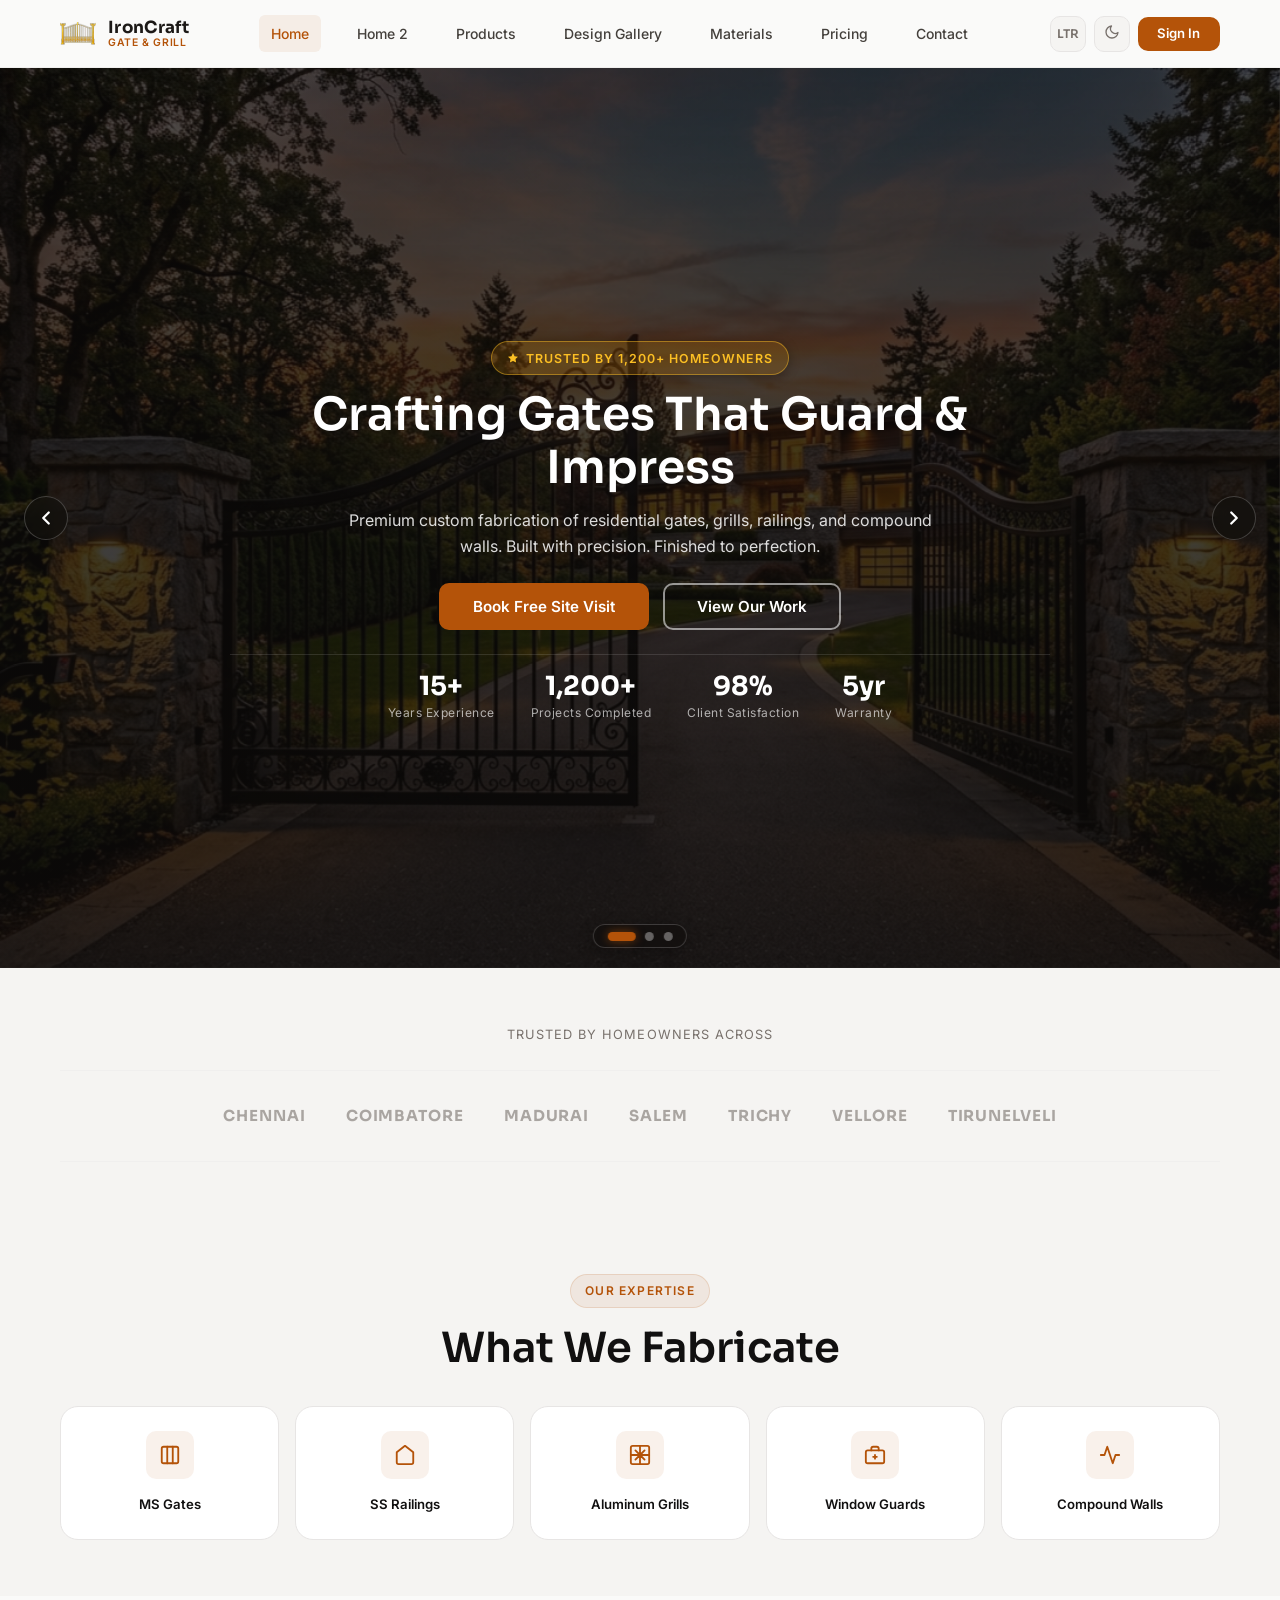
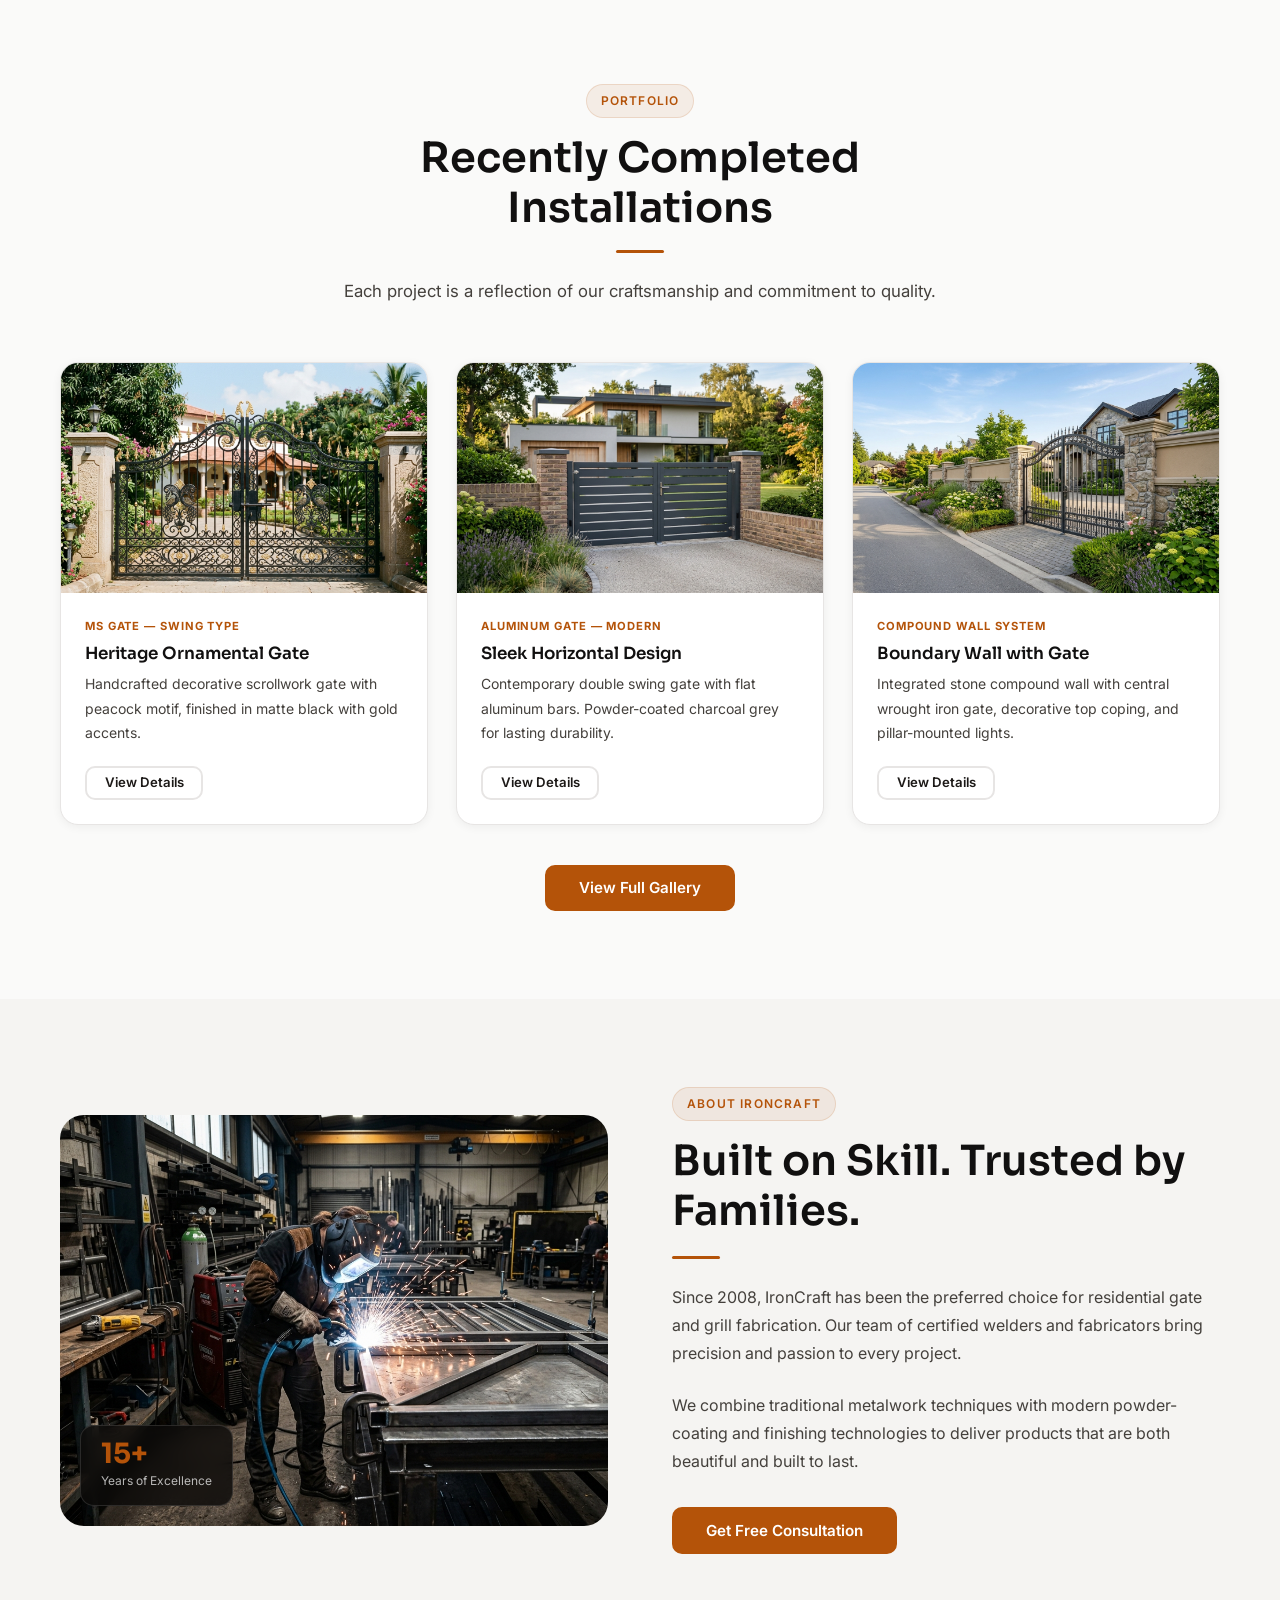
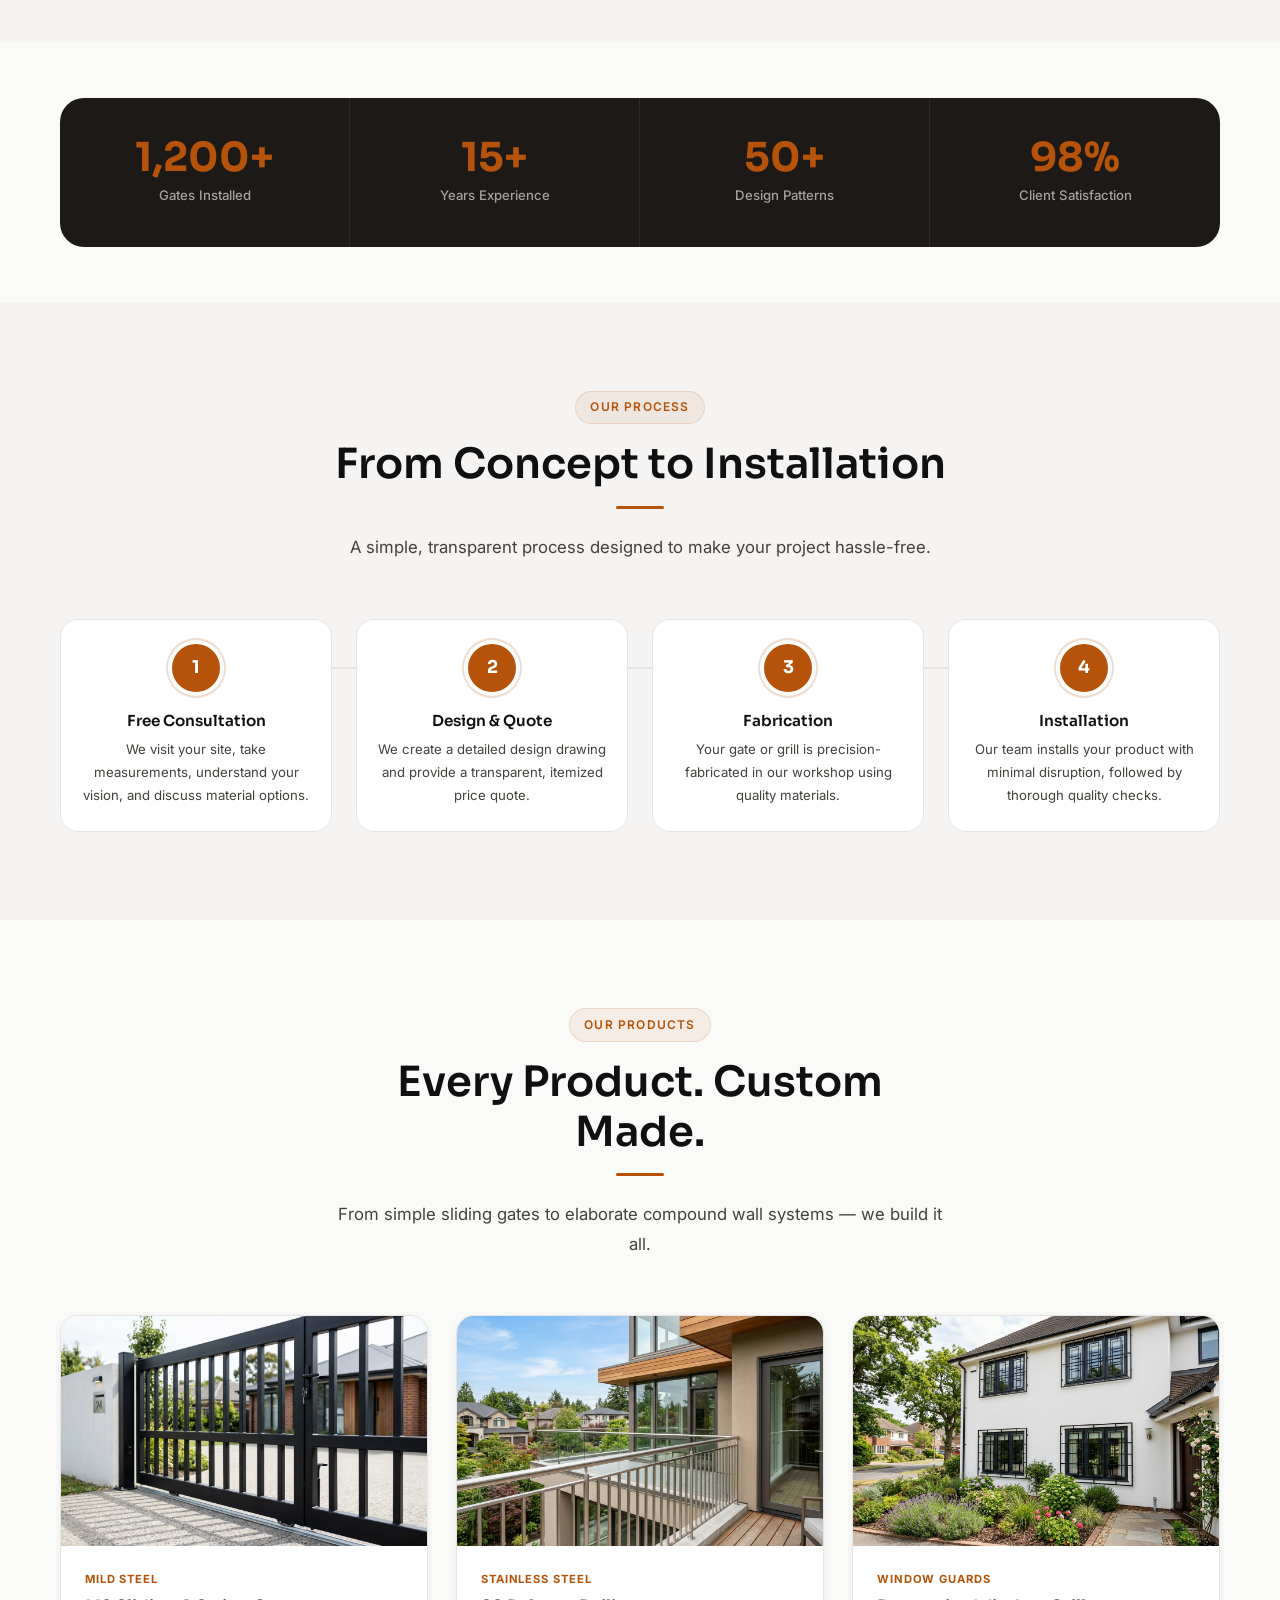
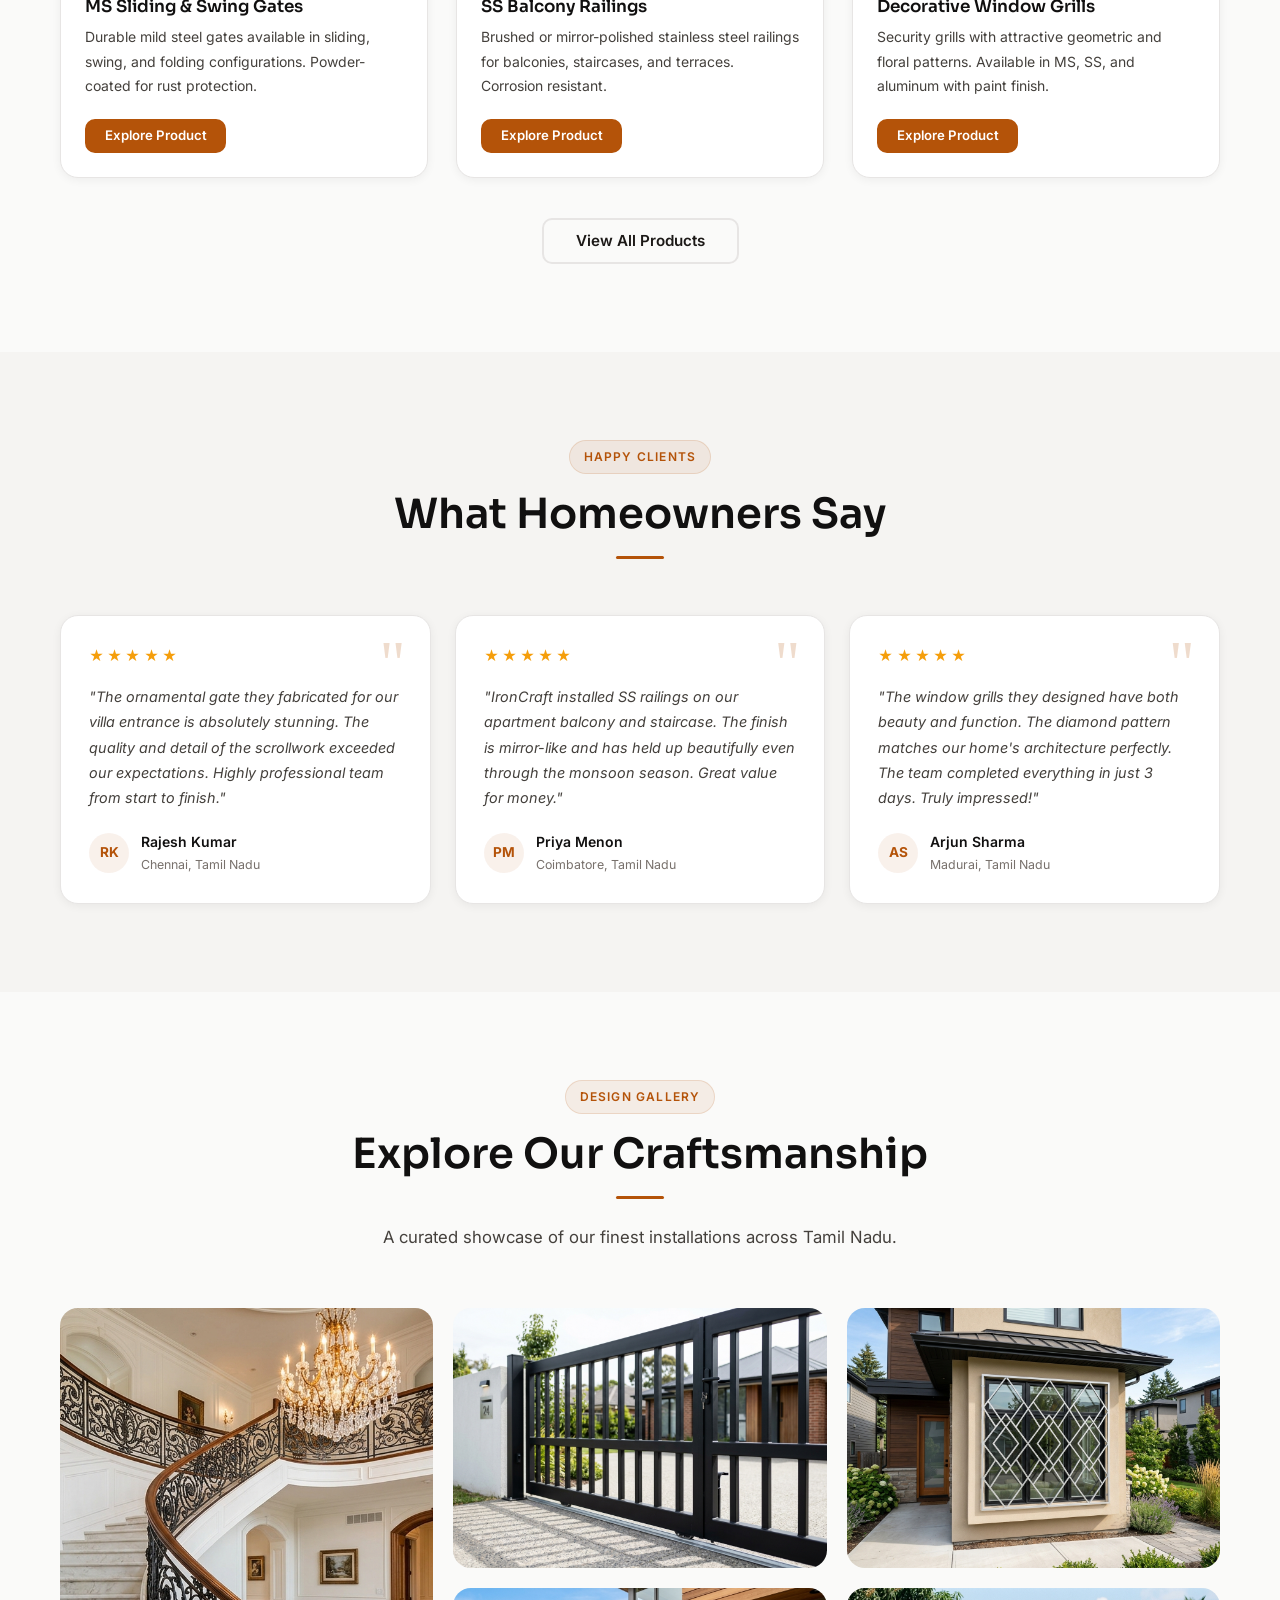
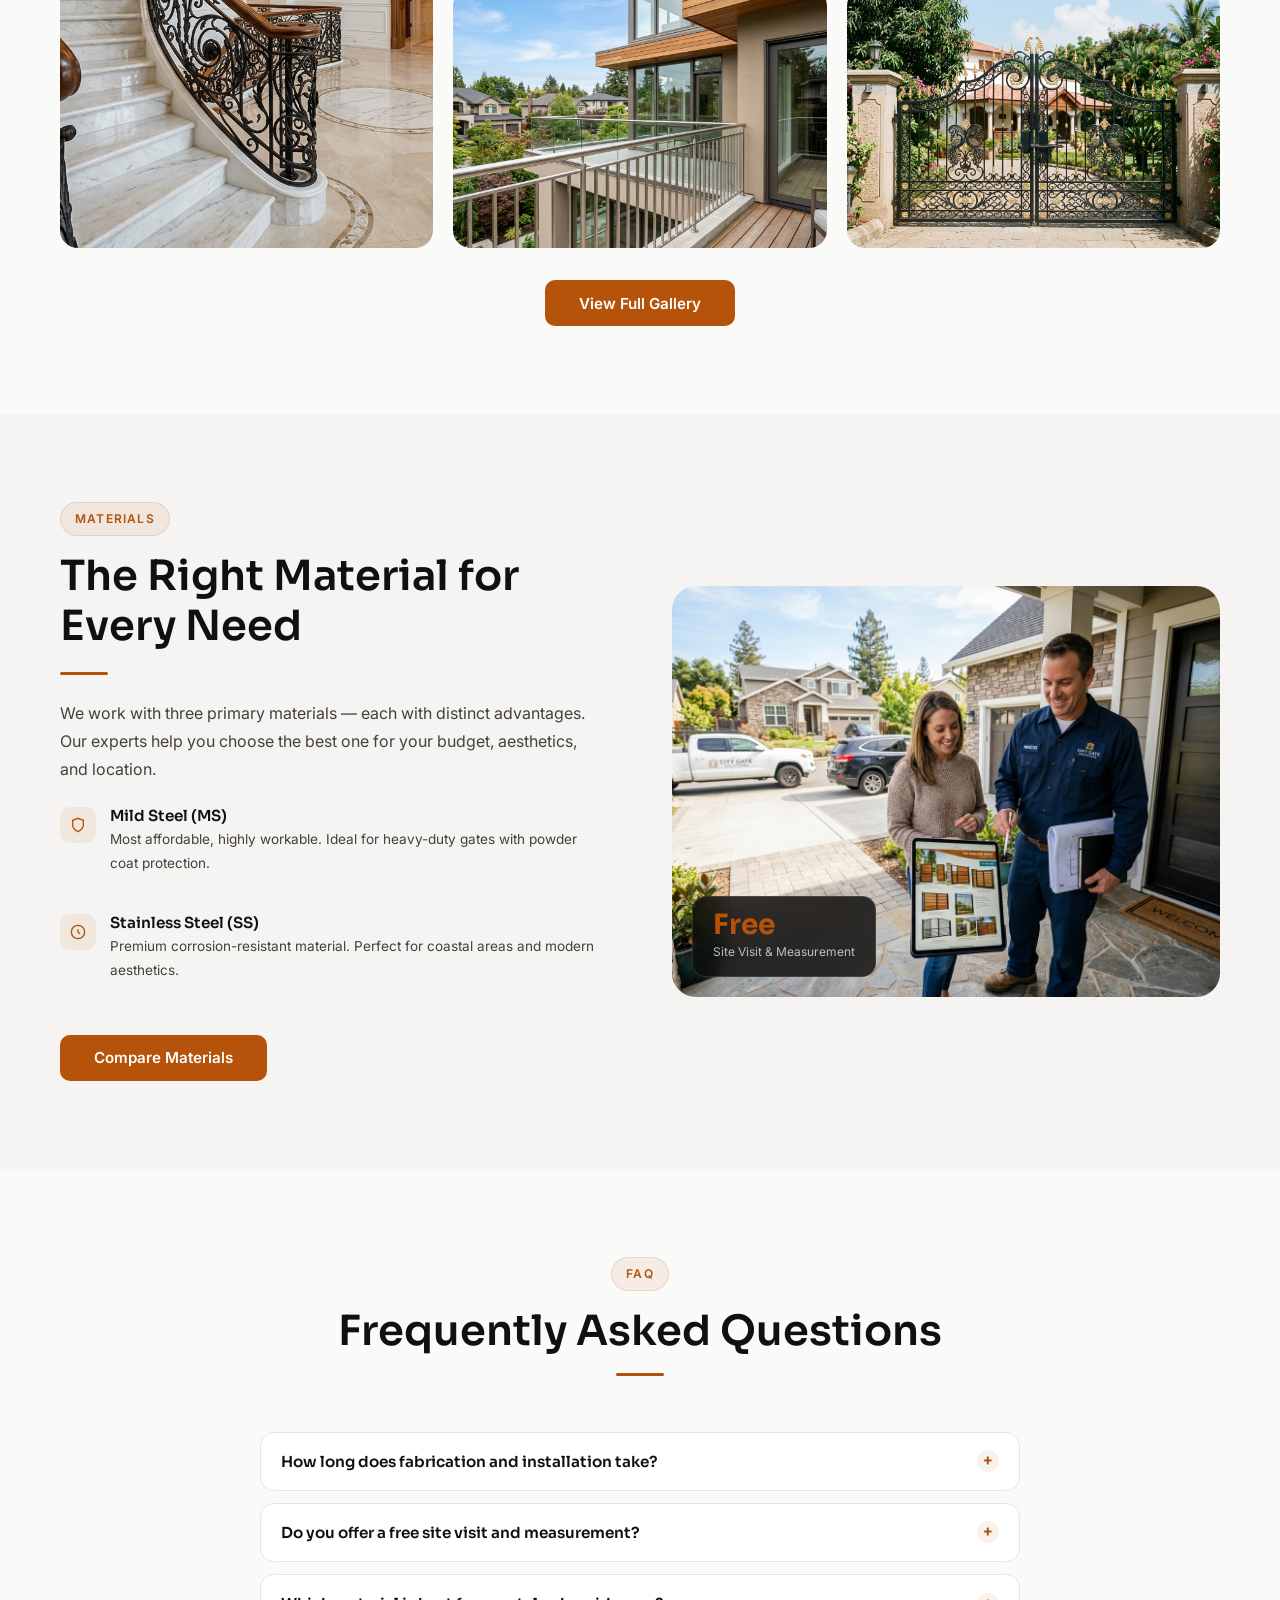
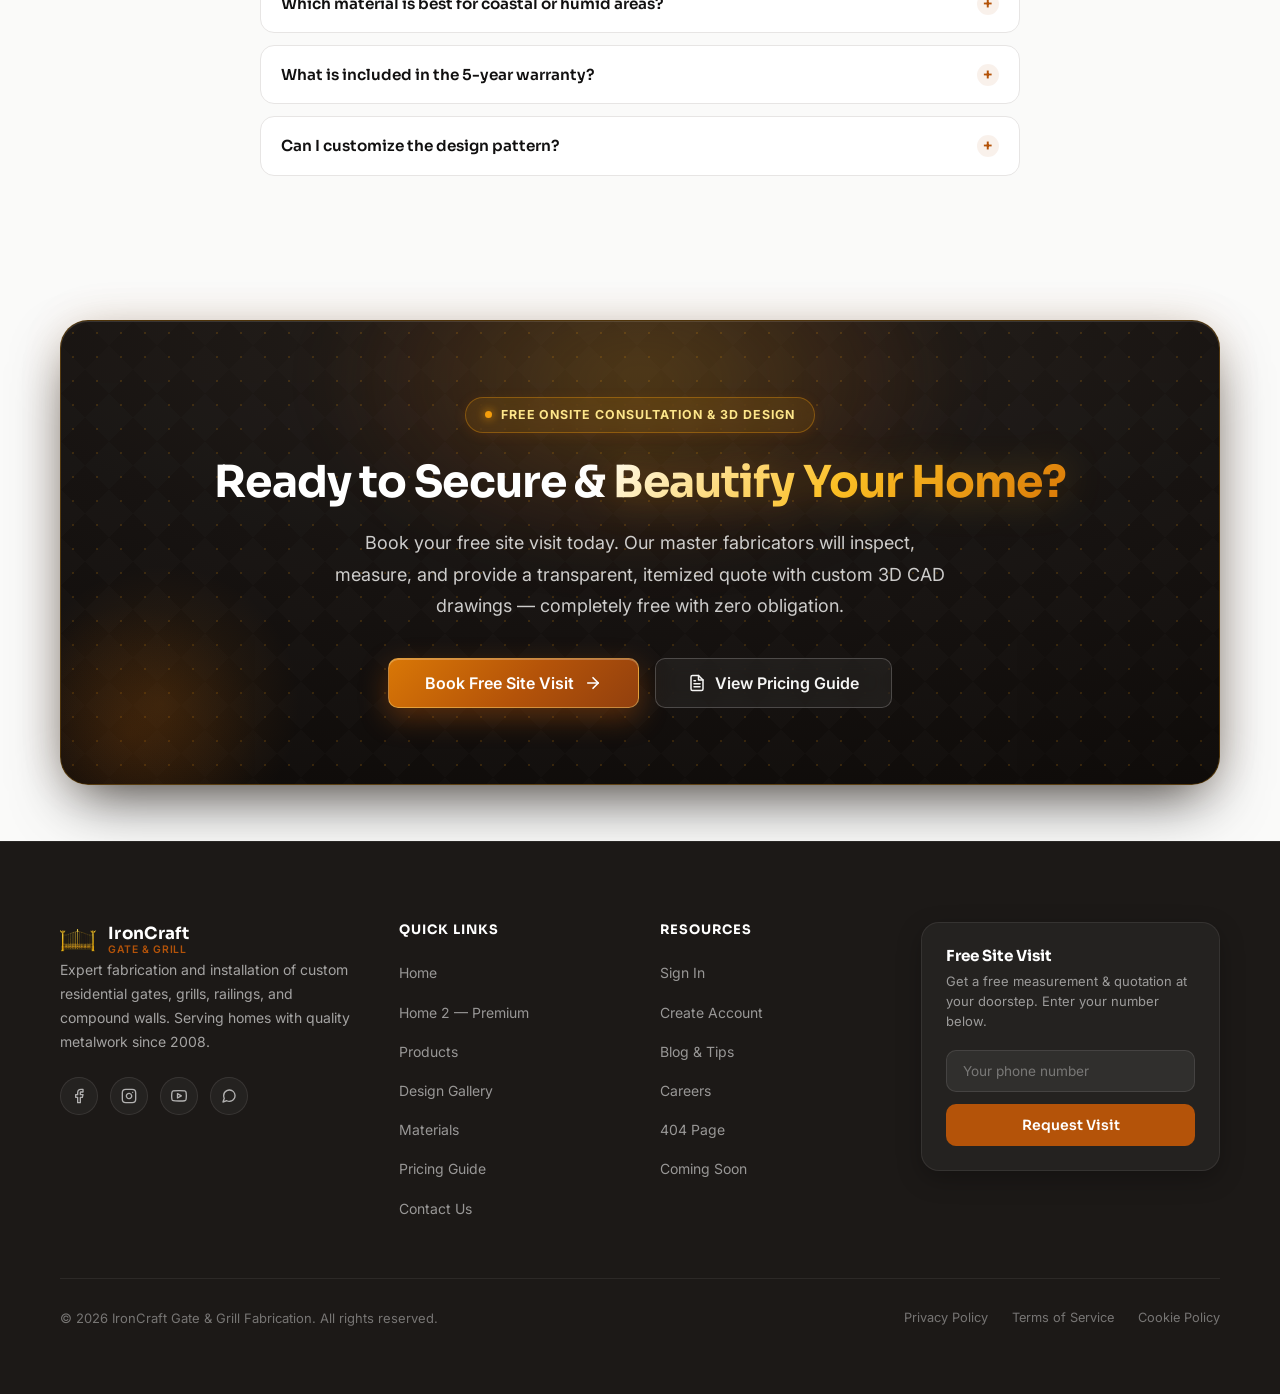
==== commit 3689d975: "feat: add brand gate icon, enhanced CTA banner styles, and image assets" ====
--- a/index.html
+++ b/index.html
@@ -587,12 +587,43 @@
 <!-- CTA BANNER -->
 <section class="section-sm">
     <div class="container">
-        <div class="cta-banner reveal">
-            <h2>Ready to Secure & Beautify Your Home?</h2>
-            <p>Book your free site visit today. Our experts will visit, measure, and provide a transparent quote — all at no cost.</p>
-            <div class="cta-banner-btns">
-                <a href="contact.html" class="btn btn-primary btn-xl">Book Free Site Visit</a>
-                <a href="pricing.html" class="btn btn-outline-white btn-xl">View Pricing Guide</a>
+        <div class="cta-banner cta-banner-premium reveal">
+            <div class="cta-bg-pattern" aria-hidden="true"></div>
+            <div class="cta-glow-1" aria-hidden="true"></div>
+            
+            <div class="cta-content">
+                <div class="cta-badge">
+                    <span class="cta-badge-pulse"></span>
+                    <span>Free Onsite Consultation &amp; 3D Design</span>
+                </div>
+
+                <h2 class="cta-title">
+                    Ready to Secure &amp; <span class="cta-gradient-text">Beautify Your Home?</span>
+                </h2>
+
+                <p class="cta-desc">
+                    Book your free site visit today. Our master fabricators will inspect, measure, and provide a transparent, itemized quote with custom 3D CAD drawings — completely free with zero obligation.
+                </p>
+
+                <div class="cta-banner-btns">
+                    <a href="contact.html" class="btn btn-primary btn-xl cta-btn-primary">
+                        <span>Book Free Site Visit</span>
+                        <svg class="cta-btn-arrow" width="18" height="18" viewBox="0 0 24 24" fill="none" stroke="currentColor" stroke-width="2.2" stroke-linecap="round" stroke-linejoin="round">
+                            <line x1="5" y1="12" x2="19" y2="12"></line>
+                            <polyline points="12 5 19 12 12 19"></polyline>
+                        </svg>
+                    </a>
+                    <a href="pricing.html" class="btn btn-outline-white btn-xl cta-btn-secondary">
+                        <svg width="18" height="18" viewBox="0 0 24 24" fill="none" stroke="currentColor" stroke-width="2" stroke-linecap="round" stroke-linejoin="round">
+                            <path d="M14 2H6a2 2 0 0 0-2 2v16a2 2 0 0 0 2 2h12a2 2 0 0 0 2-2V8z"></path>
+                            <polyline points="14 2 14 8 20 8"></polyline>
+                            <line x1="16" y1="13" x2="8" y2="13"></line>
+                            <line x1="16" y1="17" x2="8" y2="17"></line>
+                            <polyline points="10 9 9 9 8 9"></polyline>
+                        </svg>
+                        <span>View Pricing Guide</span>
+                    </a>
+                </div>
             </div>
         </div>
     </div>
--- a/style.css
+++ b/style.css
@@ -101,6 +101,27 @@
 .brand-top { font-family:var(--font-heading); font-size:1.05rem; font-weight:700; color:var(--secondary); letter-spacing:0.02em; }
 .dark .brand-top { color:var(--text-heading); }
 .brand-bottom { font-family:var(--font-body); font-size:0.65rem; font-weight:600; color:var(--primary); letter-spacing:0.06em; text-transform:uppercase; }
+
+/* Brand Gate Icon — Universal across Navbar, Footer, Auth, 404, etc. */
+.brand-gate-icon { display:block; flex-shrink:0; transition:transform 0.2s ease; }
+.nav-logo:hover .brand-gate-icon,
+.auth-logo:hover .brand-gate-icon { transform:scale(1.04); }
+.brand-gate-icon .brand-pillar { fill:#B45309; transition:fill 0.25s ease; }
+.brand-gate-icon .brand-diamond { fill:#B45309; transition:fill 0.25s ease; }
+.brand-gate-icon .brand-rail,
+.brand-gate-icon .brand-bar { fill:#292524; transition:fill 0.25s ease; }
+
+/* Dark mode (Navbar, Auth cards, 404, etc.) */
+.dark .brand-gate-icon .brand-pillar,
+.dark .brand-gate-icon .brand-diamond { fill:#F59E0B; }
+.dark .brand-gate-icon .brand-rail,
+.dark .brand-gate-icon .brand-bar { fill:#E7E5E4; }
+
+/* Footer (Always dark background #1C1917) */
+.footer .brand-gate-icon .brand-pillar,
+.footer .brand-gate-icon .brand-diamond { fill:#F59E0B; }
+.footer .brand-gate-icon .brand-rail,
+.footer .brand-gate-icon .brand-bar { fill:#E7E5E4; }
 .nav-links { display:flex; align-items:center; gap:1.5rem; }
 .nav-link { font-size:0.875rem; font-weight:500; color:var(--text-body); padding:0.4rem 0.75rem; border-radius:var(--radius-sm); transition:var(--transition-fast); }
 .nav-link:hover, .nav-link.active { color:var(--primary); background:var(--primary-subtle); }
@@ -389,13 +410,519 @@
 .form-input::placeholder, .form-textarea::placeholder { color:var(--text-muted); }
 .form-textarea { resize:vertical; min-height:110px; }
 
-/* CTA banner */
-.cta-banner { background:var(--secondary); border-radius:var(--radius-2xl); padding:4rem 3rem; text-align:center; position:relative; overflow:hidden; }
-.cta-banner::before { content:''; position:absolute; top:-60px; right:-60px; width:300px; height:300px; background:radial-gradient(circle, rgba(180,83,9,0.18) 0%, transparent 70%); border-radius:50%; pointer-events:none; }
-.cta-banner::after { content:''; position:absolute; bottom:-40px; left:-40px; width:200px; height:200px; background:radial-gradient(circle, rgba(180,83,9,0.12) 0%, transparent 70%); border-radius:50%; pointer-events:none; }
-.cta-banner h2 { color:#fff; margin-bottom:1rem; font-size:clamp(1.5rem,3vw,2.25rem); }
-.cta-banner p { color:rgba(255,255,255,0.65); max-width:520px; margin:0 auto 2rem; }
+/* CTA banner — Standard */
+.cta-banner { 
+    background: radial-gradient(130% 120% at 50% 0%, #26201b 0%, #171311 45%, #0d0a08 100%); 
+    border: 1px solid rgba(245, 158, 11, 0.28);
+    border-radius: var(--radius-2xl); 
+    padding: 4.5rem 3rem; 
+    text-align: center; 
+    position: relative; 
+    overflow: hidden; 
+    box-shadow: 0 20px 50px -10px rgba(0, 0, 0, 0.7), 0 0 40px -10px rgba(180, 83, 9, 0.2), inset 0 1px 0 rgba(255, 255, 255, 0.12);
+}
+.cta-banner::before { content:''; position:absolute; top:-60px; right:-60px; width:300px; height:300px; background:radial-gradient(circle, rgba(180,83,9,0.22) 0%, transparent 70%); border-radius:50%; pointer-events:none; }
+.cta-banner::after { content:''; position:absolute; bottom:-40px; left:-40px; width:200px; height:200px; background:radial-gradient(circle, rgba(180,83,9,0.15) 0%, transparent 70%); border-radius:50%; pointer-events:none; }
+.cta-banner h2 { color:#fff; margin-bottom:1rem; font-size:clamp(1.75rem,3.5vw,2.5rem); }
+.cta-banner p { color:rgba(255,255,255,0.78); max-width:560px; margin:0 auto 2.25rem; font-size:1.025rem; line-height:1.7; }
 .cta-banner-btns { display:flex; gap:1rem; justify-content:center; flex-wrap:wrap; position:relative; z-index:1; }
+
+/* CTA banner — Premium Showcase (index.html) */
+.cta-banner-premium {
+    background: radial-gradient(130% 120% at 50% 0%, #26201b 0%, #171311 45%, #0d0a08 100%) !important;
+    border: 1px solid rgba(245, 158, 11, 0.28);
+    border-radius: 28px;
+    padding: 4.75rem 3rem;
+    text-align: center;
+    position: relative;
+    overflow: hidden;
+    isolation: isolate;
+    box-shadow: 0 24px 60px -15px rgba(0, 0, 0, 0.75), 0 0 50px -10px rgba(180, 83, 9, 0.2), inset 0 1px 0 rgba(255, 255, 255, 0.12);
+    transition: border-color 0.3s ease, box-shadow 0.3s ease;
+}
+.cta-banner-premium:hover {
+    border-color: rgba(245, 158, 11, 0.42);
+    box-shadow: 0 30px 70px -15px rgba(0, 0, 0, 0.85), 0 0 60px -8px rgba(180, 83, 9, 0.28), inset 0 1px 0 rgba(255, 255, 255, 0.18);
+}
+.cta-banner-premium::before {
+    content: '';
+    position: absolute;
+    top: -120px;
+    left: 50%;
+    transform: translateX(-50%);
+    width: 620px;
+    height: 360px;
+    background: radial-gradient(ellipse at center, rgba(245, 158, 11, 0.22) 0%, rgba(180, 83, 9, 0.10) 50%, transparent 75%);
+    border-radius: 50%;
+    pointer-events: none;
+    z-index: 0;
+    filter: blur(28px);
+}
+.cta-banner-premium::after {
+    content: '';
+    position: absolute;
+    bottom: -60px;
+    right: -60px;
+    width: 280px;
+    height: 280px;
+    background: radial-gradient(circle, rgba(217, 119, 6, 0.15) 0%, transparent 70%);
+    border-radius: 50%;
+    pointer-events: none;
+    z-index: 0;
+}
+.cta-bg-pattern {
+    position: absolute;
+    inset: 0;
+    background-image: 
+        radial-gradient(rgba(245, 158, 11, 0.25) 1px, transparent 1px),
+        linear-gradient(45deg, rgba(255, 255, 255, 0.02) 25%, transparent 25%, transparent 75%, rgba(255, 255, 255, 0.02) 75%),
+        linear-gradient(-45deg, rgba(255, 255, 255, 0.02) 25%, transparent 25%, transparent 75%, rgba(255, 255, 255, 0.02) 75%);
+    background-size: 24px 24px, 48px 48px, 48px 48px;
+    opacity: 0.65;
+    pointer-events: none;
+    z-index: 0;
+}
+.cta-glow-1 {
+    position: absolute;
+    bottom: -80px;
+    left: -60px;
+    width: 260px;
+    height: 260px;
+    background: radial-gradient(circle, rgba(180, 83, 9, 0.14) 0%, transparent 70%);
+    border-radius: 50%;
+    pointer-events: none;
+    z-index: 0;
+}
+.cta-content {
+    position: relative;
+    z-index: 1;
+}
+
+/* Eyebrow badge */
+.cta-badge {
+    display: inline-flex;
+    align-items: center;
+    gap: 0.55rem;
+    padding: 0.425rem 1.15rem;
+    background: rgba(245, 158, 11, 0.12);
+    border: 1px solid rgba(245, 158, 11, 0.35);
+    border-radius: var(--radius-full);
+    color: #FDE68A;
+    font-size: 0.775rem;
+    font-weight: 700;
+    letter-spacing: 0.08em;
+    text-transform: uppercase;
+    margin-bottom: 1.35rem;
+    backdrop-filter: blur(8px);
+    box-shadow: 0 2px 12px rgba(180, 83, 9, 0.18);
+}
+.cta-badge-pulse {
+    width: 7px;
+    height: 7px;
+    border-radius: 50%;
+    background: #F59E0B;
+    box-shadow: 0 0 10px #F59E0B;
+    animation: ctaDotPulse 2s infinite ease-in-out;
+}
+@keyframes ctaDotPulse {
+    0%, 100% { transform: scale(1); opacity: 1; }
+    50% { transform: scale(1.4); opacity: 0.6; }
+}
+
+/* Typography */
+.cta-banner-premium h2, .cta-title {
+    color: #FFFFFF;
+    font-family: var(--font-heading);
+    font-size: clamp(1.85rem, 3.8vw, 2.75rem);
+    font-weight: 700;
+    line-height: 1.25;
+    margin-bottom: 1.1rem;
+    letter-spacing: -0.02em;
+}
+.cta-gradient-text {
+    background: linear-gradient(135deg, #FFFBEB 0%, #FBBF24 50%, #D97706 100%);
+    -webkit-background-clip: text;
+    -webkit-text-fill-color: transparent;
+    display: inline-block;
+    filter: drop-shadow(0 2px 18px rgba(245, 158, 11, 0.28));
+}
+.cta-banner-premium p, .cta-desc {
+    color: rgba(245, 245, 244, 0.82);
+    font-size: clamp(0.975rem, 1.8vw, 1.125rem);
+    max-width: 620px;
+    margin: 0 auto 2.25rem;
+    line-height: 1.75;
+}
+
+/* Value Highlights / Perks strip */
+.cta-perks {
+    display: flex;
+    flex-wrap: wrap;
+    justify-content: center;
+    gap: 0.65rem 1.15rem;
+    margin: 0 auto 2.5rem;
+    max-width: 840px;
+}
+.cta-perk {
+    display: inline-flex;
+    align-items: center;
+    gap: 0.5rem;
+    padding: 0.425rem 0.95rem;
+    background: rgba(255, 255, 255, 0.05);
+    border: 1px solid rgba(255, 255, 255, 0.1);
+    border-radius: var(--radius-full);
+    font-size: 0.825rem;
+    color: #E7E5E4;
+    font-weight: 500;
+    backdrop-filter: blur(6px);
+    transition: var(--transition-fast);
+}
+.cta-perk:hover {
+    background: rgba(245, 158, 11, 0.12);
+    border-color: rgba(245, 158, 11, 0.35);
+    color: #FFFFFF;
+    transform: translateY(-1px);
+}
+.cta-perk-icon {
+    width: 14px;
+    height: 14px;
+    color: #F59E0B;
+    flex-shrink: 0;
+}
+
+/* Action Buttons */
+.cta-btn-primary {
+    background: linear-gradient(135deg, #d97706 0%, #b45309 55%, #92400e 100%);
+    color: #ffffff;
+    border: 1px solid rgba(253, 230, 138, 0.4);
+    padding: 0.95rem 2.25rem;
+    font-size: 1rem;
+    font-weight: 600;
+    border-radius: var(--radius-md);
+    box-shadow: 0 10px 28px rgba(180, 83, 9, 0.42), inset 0 1px 0 rgba(255, 255, 255, 0.25);
+    transition: all 0.3s cubic-bezier(0.4, 0, 0.2, 1);
+    position: relative;
+    overflow: hidden;
+    display: inline-flex;
+    align-items: center;
+    gap: 0.6rem;
+}
+.cta-btn-primary::after {
+    content: '';
+    position: absolute;
+    top: 0;
+    left: -120%;
+    width: 60%;
+    height: 100%;
+    background: linear-gradient(90deg, transparent, rgba(255, 255, 255, 0.28), transparent);
+    transform: skewX(-20deg);
+    transition: 0.65s ease;
+}
+.cta-btn-primary:hover {
+    transform: translateY(-2px);
+    box-shadow: 0 14px 36px rgba(217, 119, 6, 0.55);
+    border-color: rgba(253, 230, 138, 0.65);
+    color: #ffffff;
+}
+.cta-btn-primary:hover::after {
+    left: 150%;
+}
+.cta-btn-arrow {
+    transition: transform 0.25s ease;
+}
+.cta-btn-primary:hover .cta-btn-arrow {
+    transform: translateX(4px);
+}
+.cta-btn-secondary {
+    background: rgba(255, 255, 255, 0.05);
+    color: #F5F5F4;
+    border: 1px solid rgba(255, 255, 255, 0.2);
+    padding: 0.95rem 2rem;
+    font-size: 1rem;
+    font-weight: 600;
+    border-radius: var(--radius-md);
+    backdrop-filter: blur(10px);
+    transition: all 0.3s cubic-bezier(0.4, 0, 0.2, 1);
+    display: inline-flex;
+    align-items: center;
+    gap: 0.6rem;
+}
+.cta-btn-secondary:hover {
+    background: rgba(255, 255, 255, 0.12);
+    border-color: rgba(245, 158, 11, 0.5);
+    color: #FFFFFF;
+    transform: translateY(-2px);
+    box-shadow: 0 8px 24px rgba(0, 0, 0, 0.35);
+}
+
+/* Trust / Direct contact meta strip */
+.cta-footer-meta {
+    display: flex;
+    align-items: center;
+    justify-content: center;
+    gap: 1rem;
+    flex-wrap: wrap;
+    font-size: 0.85rem;
+    color: rgba(245, 245, 244, 0.68);
+    position: relative;
+    z-index: 1;
+}
+.cta-meta-item {
+    display: inline-flex;
+    align-items: center;
+    gap: 0.45rem;
+}
+.cta-status-dot {
+    width: 7px;
+    height: 7px;
+    border-radius: 50%;
+    background: #10B981;
+    box-shadow: 0 0 8px #10B981;
+    display: inline-block;
+}
+.cta-meta-sep {
+    color: rgba(255, 255, 255, 0.25);
+}
+.cta-phone-quicklink {
+    display: inline-flex;
+    align-items: center;
+    gap: 0.45rem;
+    color: #FDE68A;
+    text-decoration: none;
+    font-weight: 500;
+    transition: var(--transition-fast);
+}
+.cta-phone-quicklink strong {
+    color: #FFF;
+    font-weight: 600;
+    text-decoration: underline;
+    text-underline-offset: 3px;
+}
+.cta-phone-quicklink:hover {
+    color: #F59E0B;
+}
+.cta-phone-quicklink:hover strong {
+    color: #FBBF24;
+}
+
+@media (max-width: 768px) {
+    .cta-banner-premium {
+        padding: 3rem 1.5rem;
+        border-radius: 20px;
+    }
+    .cta-banner-premium .cta-banner-btns {
+        flex-direction: column;
+        width: 100%;
+        max-width: 360px;
+        margin-left: auto;
+        margin-right: auto;
+        gap: 0.85rem;
+    }
+    .cta-banner-premium .cta-banner-btns .btn {
+        width: 100%;
+        justify-content: center;
+    }
+    .cta-perks {
+        gap: 0.5rem;
+        margin-bottom: 2rem;
+    }
+    .cta-perk {
+        font-size: 0.775rem;
+        padding: 0.35rem 0.75rem;
+    }
+    .cta-meta-sep {
+        display: none;
+    }
+    .cta-footer-meta {
+        flex-direction: column;
+        gap: 0.45rem;
+        text-align: center;
+    }
+}
+
+/* ===== CTA WITH IMAGE (Pricing & Specialty Pages) ===== */
+.cta-image-card {
+    background: radial-gradient(130% 120% at 0% 0%, #28211b 0%, #171310 50%, #0d0a08 100%);
+    border: 1px solid rgba(245, 158, 11, 0.28);
+    border-radius: 28px;
+    padding: 3.75rem 3.5rem;
+    position: relative;
+    overflow: hidden;
+    isolation: isolate;
+    box-shadow: 0 30px 80px -20px rgba(0, 0, 0, 0.8), 0 0 60px -10px rgba(180, 83, 9, 0.2), inset 0 1px 0 rgba(255, 255, 255, 0.12);
+    transition: border-color 0.3s ease, box-shadow 0.3s ease;
+}
+.cta-image-card:hover {
+    border-color: rgba(245, 158, 11, 0.42);
+    box-shadow: 0 35px 90px -20px rgba(0, 0, 0, 0.9), 0 0 70px -8px rgba(180, 83, 9, 0.3), inset 0 1px 0 rgba(255, 255, 255, 0.18);
+}
+.cta-image-card::before {
+    content: '';
+    position: absolute;
+    top: -100px;
+    left: 20%;
+    width: 480px;
+    height: 320px;
+    background: radial-gradient(ellipse at center, rgba(245, 158, 11, 0.18) 0%, rgba(180, 83, 9, 0.08) 50%, transparent 75%);
+    border-radius: 50%;
+    filter: blur(35px);
+    pointer-events: none;
+    z-index: 0;
+}
+.cta-image-grid {
+    display: grid;
+    grid-template-columns: 1.15fr 0.85fr;
+    gap: 3.5rem;
+    align-items: center;
+    position: relative;
+    z-index: 1;
+}
+
+/* Left Content */
+.cta-image-title {
+    color: #FFFFFF;
+    font-family: var(--font-heading);
+    font-size: clamp(1.85rem, 3.4vw, 2.6rem);
+    font-weight: 700;
+    line-height: 1.22;
+    margin-bottom: 1.1rem;
+    letter-spacing: -0.02em;
+}
+.cta-image-desc {
+    color: rgba(245, 245, 244, 0.82);
+    font-size: 1.025rem;
+    line-height: 1.7;
+    margin-bottom: 1.85rem;
+}
+.cta-image-perks {
+    display: flex;
+    flex-direction: column;
+    gap: 0.65rem;
+    margin-bottom: 2rem;
+}
+.cta-image-perk {
+    display: flex;
+    align-items: center;
+    gap: 0.6rem;
+    font-size: 0.875rem;
+    color: #E7E5E4;
+    font-weight: 500;
+}
+.cta-image-perk svg {
+    width: 17px;
+    height: 17px;
+    color: #F59E0B;
+    flex-shrink: 0;
+}
+.cta-image-actions {
+    display: flex;
+    gap: 1rem;
+    align-items: center;
+    flex-wrap: wrap;
+    margin-bottom: 1.5rem;
+}
+.cta-image-meta {
+    display: flex;
+    align-items: center;
+    gap: 0.75rem;
+    font-size: 0.825rem;
+    color: rgba(245, 245, 244, 0.68);
+    flex-wrap: wrap;
+}
+
+/* Right Image Visual */
+.cta-image-visual {
+    position: relative;
+    width: 100%;
+}
+.cta-img-wrapper {
+    position: relative;
+    border-radius: 20px;
+    overflow: hidden;
+    aspect-ratio: 4 / 3;
+    border: 1px solid rgba(245, 158, 11, 0.35);
+    box-shadow: 0 20px 50px rgba(0, 0, 0, 0.6), 0 0 30px rgba(180, 83, 9, 0.15);
+}
+.cta-img {
+    width: 100%;
+    height: 100%;
+    object-fit: cover;
+    display: block;
+    transition: transform 0.6s cubic-bezier(0.4, 0, 0.2, 1);
+}
+.cta-image-card:hover .cta-img {
+    transform: scale(1.05);
+}
+.cta-img-overlay {
+    position: absolute;
+    inset: 0;
+    background: linear-gradient(to top, rgba(14, 11, 9, 0.75) 0%, rgba(14, 11, 9, 0.1) 60%, transparent 100%);
+    pointer-events: none;
+}
+
+/* Floating Badges */
+.cta-floating-badge {
+    position: absolute;
+    background: rgba(20, 16, 13, 0.88);
+    backdrop-filter: blur(12px);
+    -webkit-backdrop-filter: blur(12px);
+    border: 1px solid rgba(245, 158, 11, 0.35);
+    border-radius: 14px;
+    padding: 0.65rem 1rem;
+    box-shadow: 0 10px 30px rgba(0, 0, 0, 0.5);
+    z-index: 2;
+}
+.cta-floating-badge.badge-top {
+    top: 16px;
+    right: 16px;
+    text-align: right;
+}
+.cta-floating-badge.badge-bottom {
+    bottom: 16px;
+    left: 16px;
+}
+.cta-badge-num {
+    font-family: var(--font-heading);
+    font-size: 1.35rem;
+    font-weight: 700;
+    color: #FBBF24;
+    line-height: 1;
+}
+.cta-badge-txt {
+    font-size: 0.725rem;
+    color: #E7E5E4;
+    margin-top: 2px;
+    font-weight: 500;
+}
+.cta-rating-stars {
+    color: #F59E0B;
+    font-size: 0.85rem;
+    letter-spacing: 2px;
+    line-height: 1;
+}
+
+@media (max-width: 992px) {
+    .cta-image-card {
+        padding: 2.75rem 1.75rem;
+        border-radius: 20px;
+    }
+    .cta-image-grid {
+        grid-template-columns: 1fr;
+        gap: 2.5rem;
+    }
+    .cta-image-actions {
+        flex-direction: column;
+        align-items: stretch;
+    }
+    .cta-image-actions .btn {
+        width: 100%;
+        justify-content: center;
+    }
+    .cta-img-wrapper {
+        aspect-ratio: 16 / 10;
+        max-height: 320px;
+    }
+}
 
 /* Auth pages */
 .auth-page { min-height:100vh; display:flex; flex-direction:column; background:var(--bg-body); }
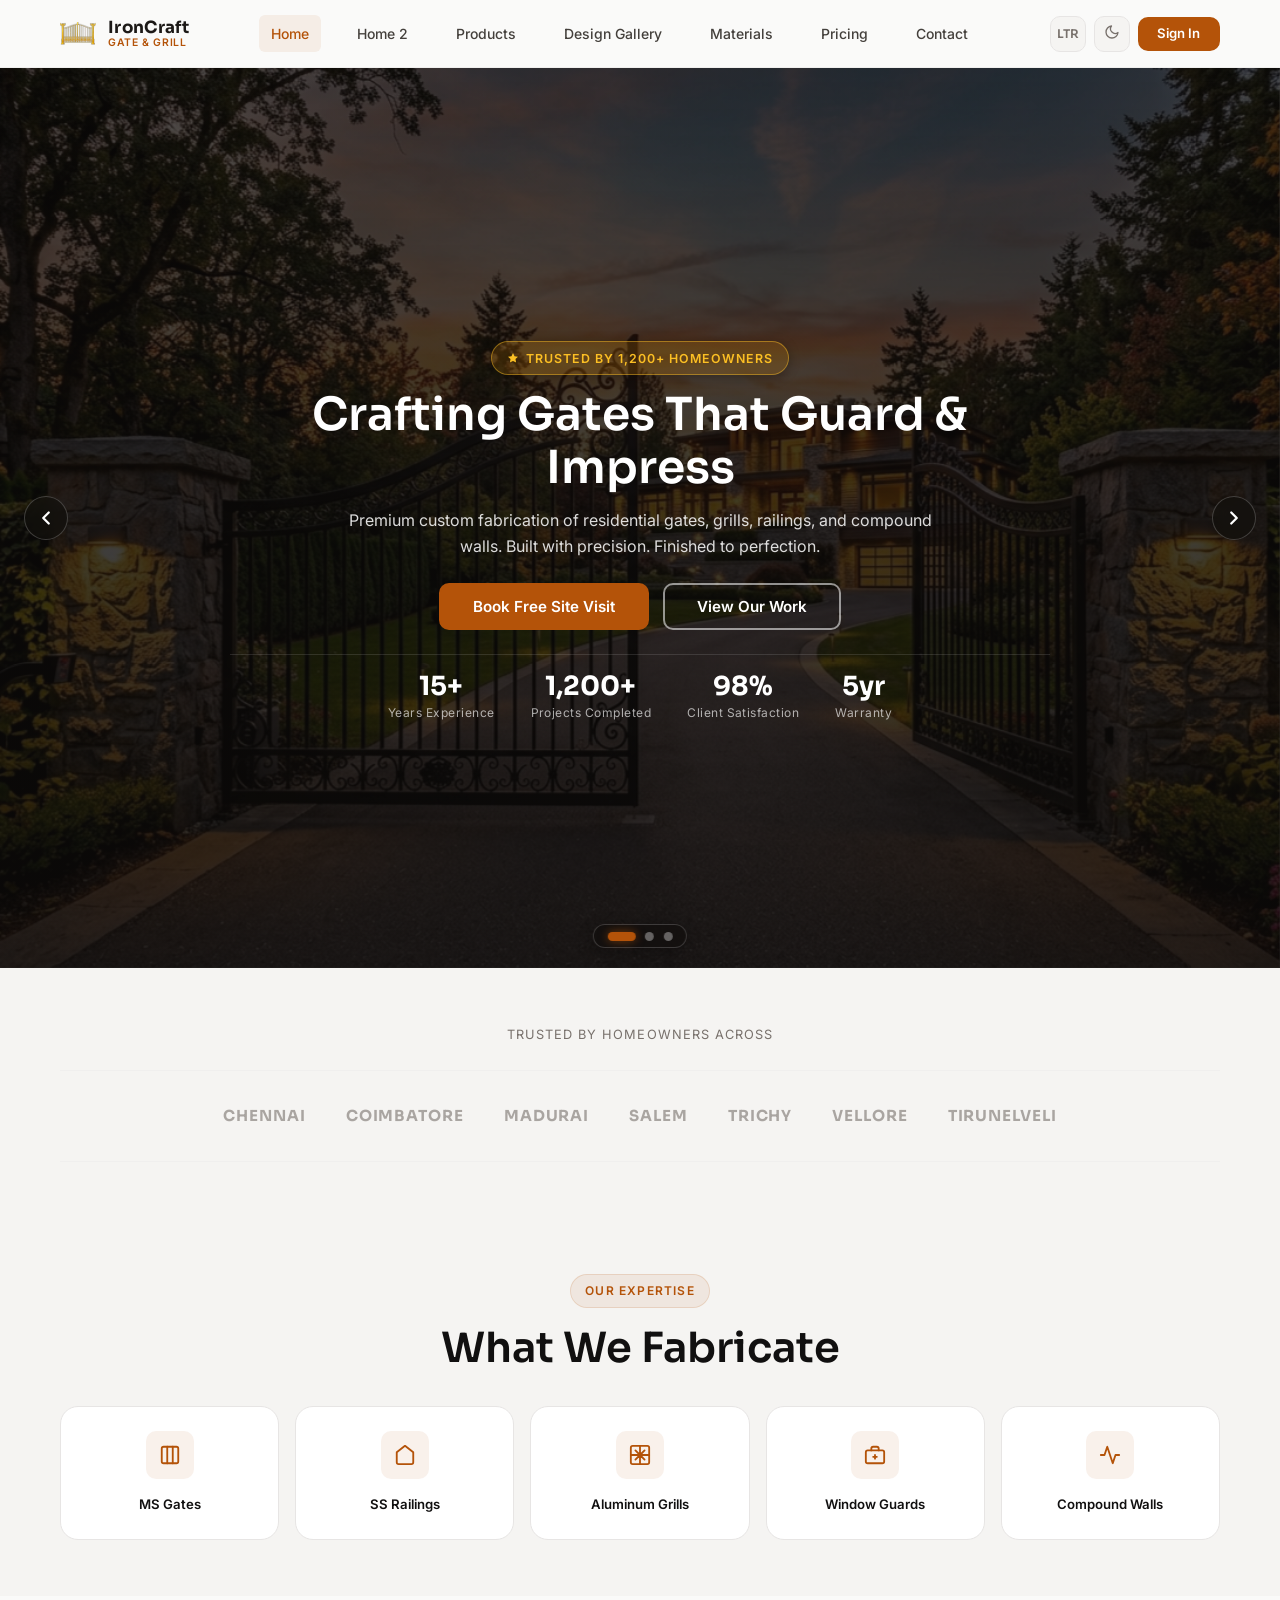
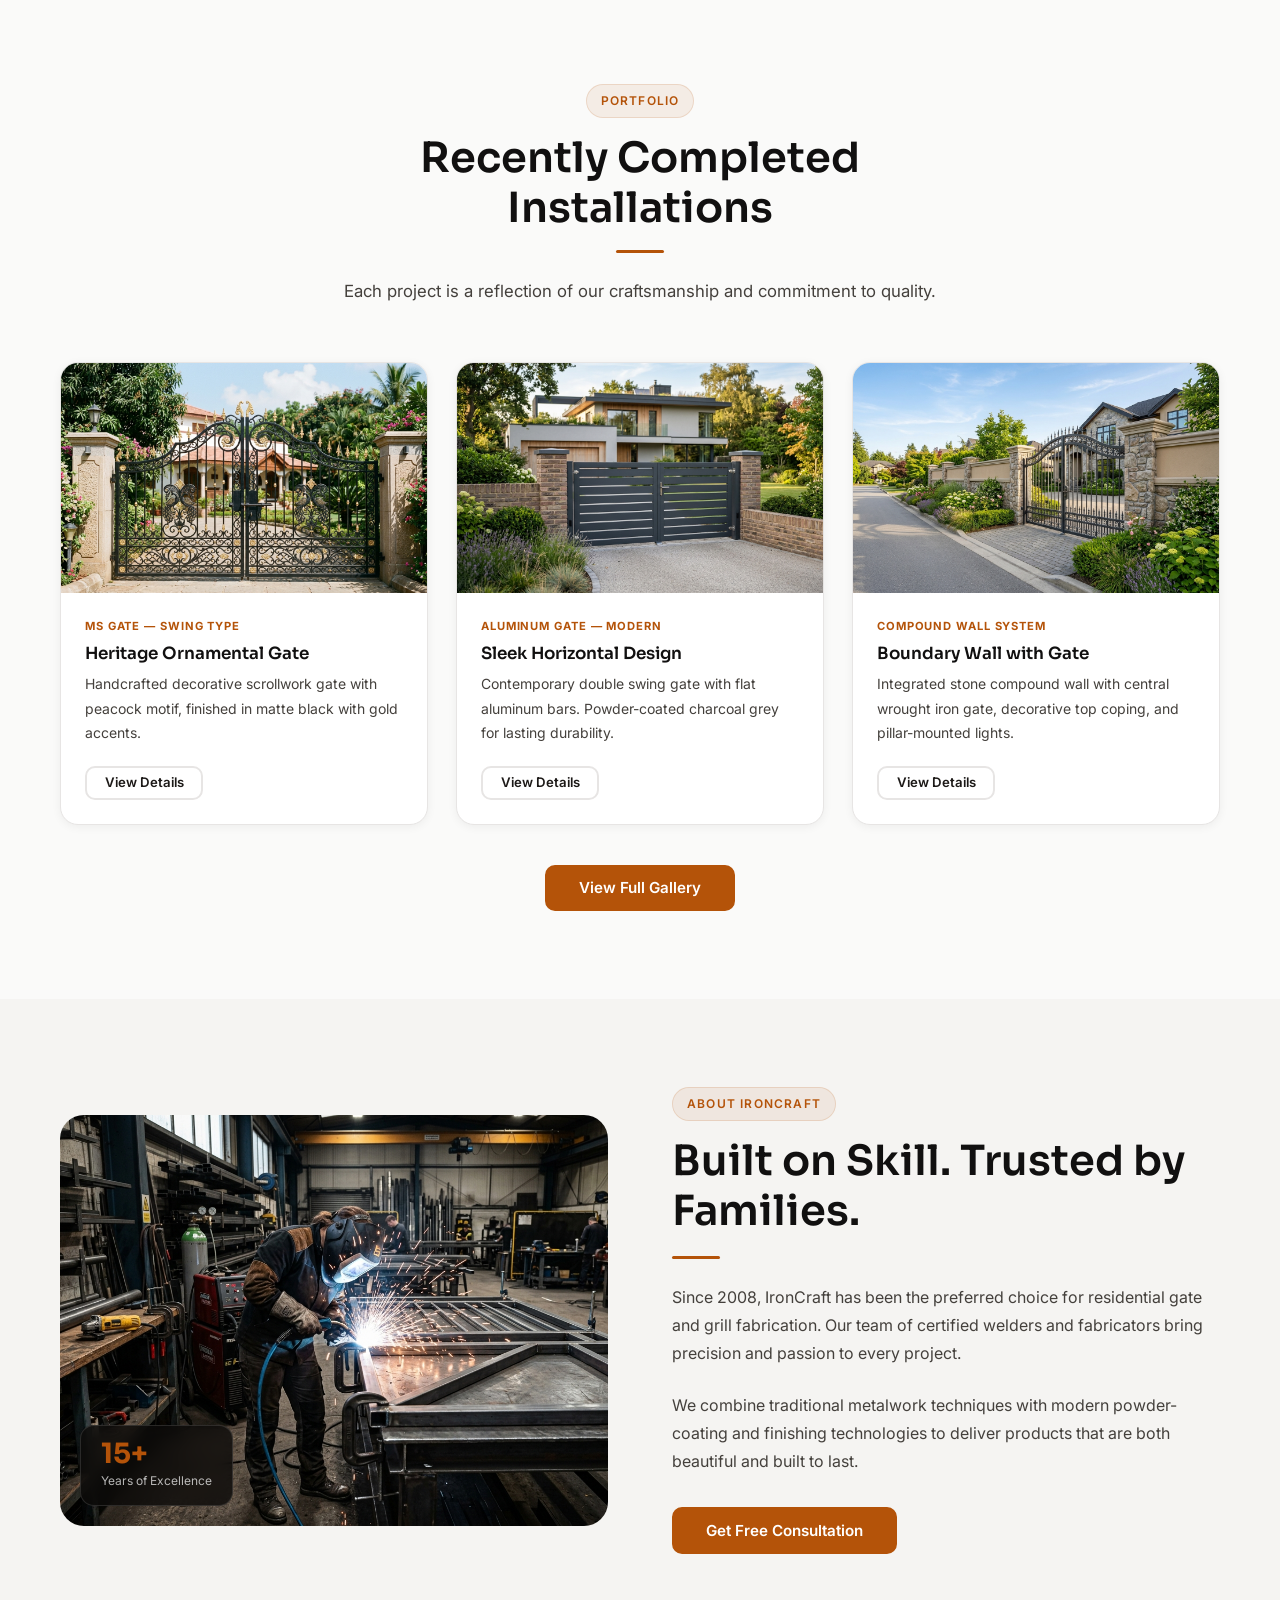
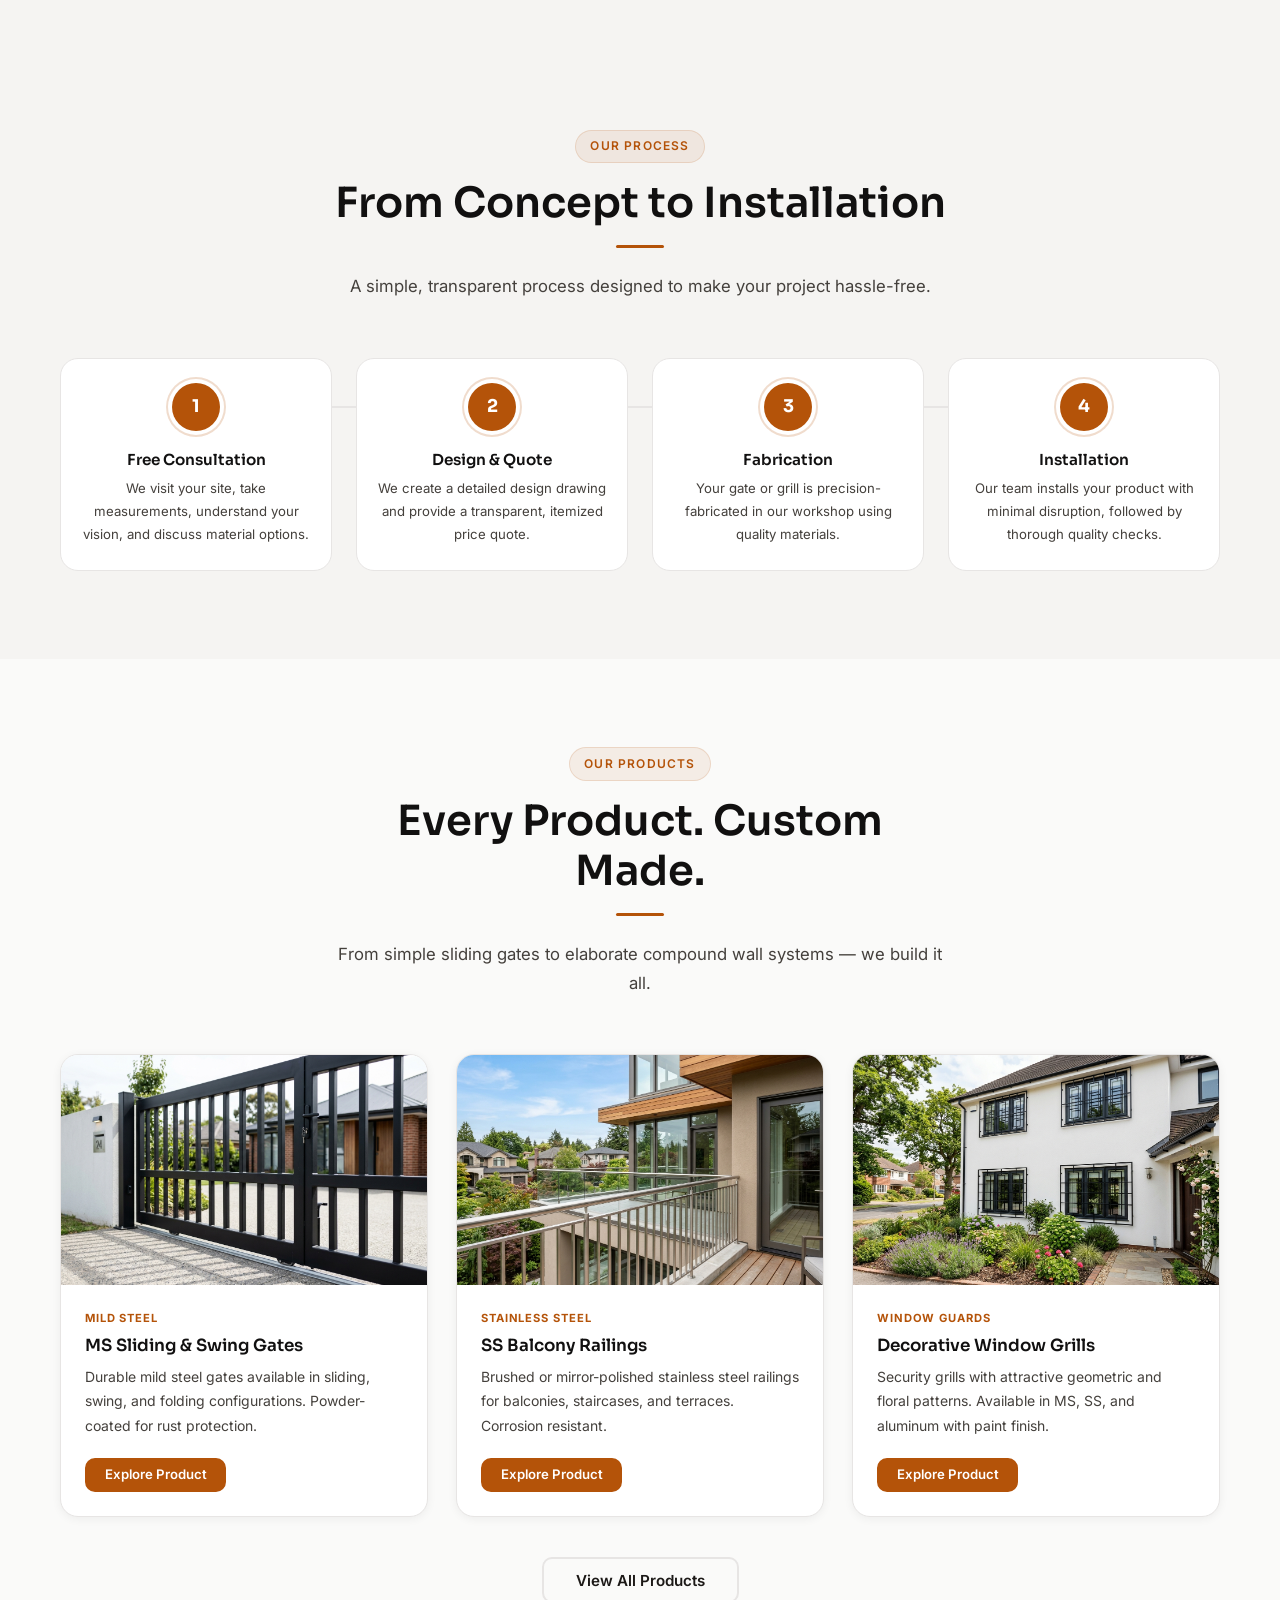
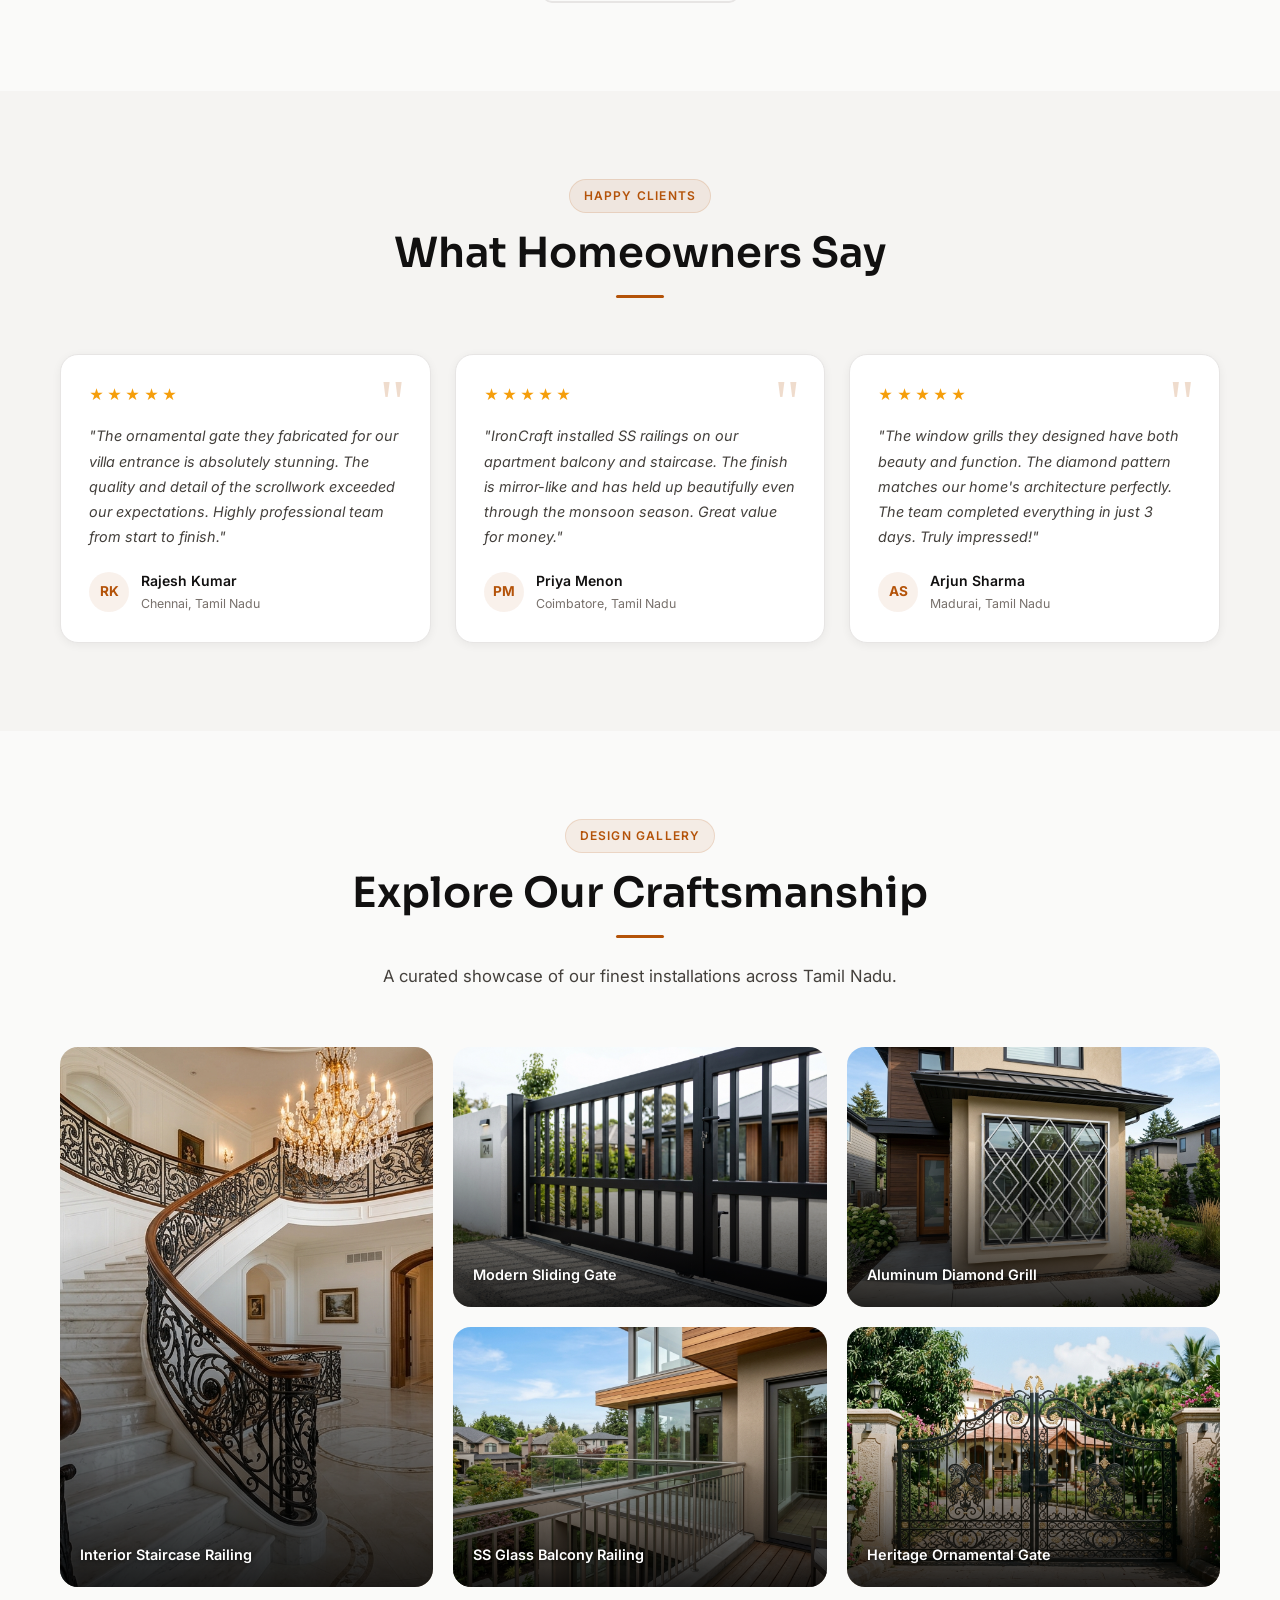
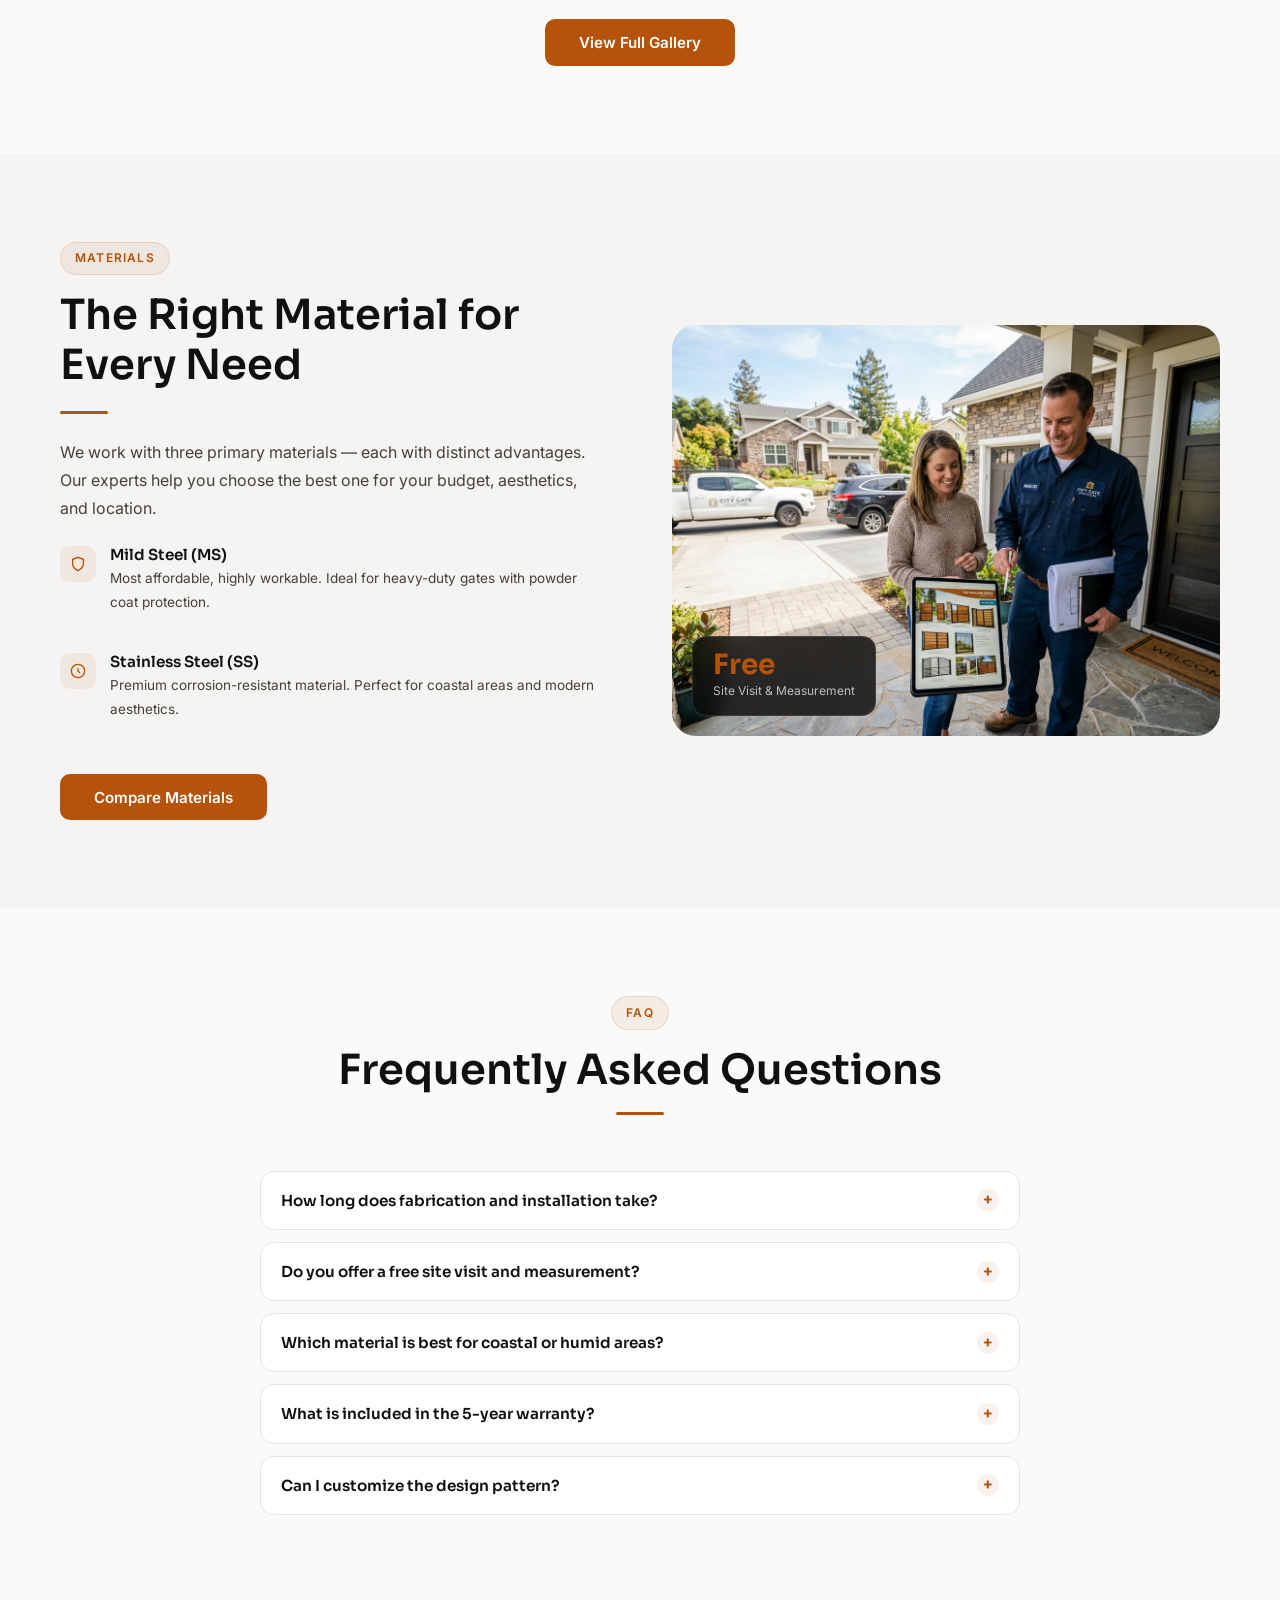
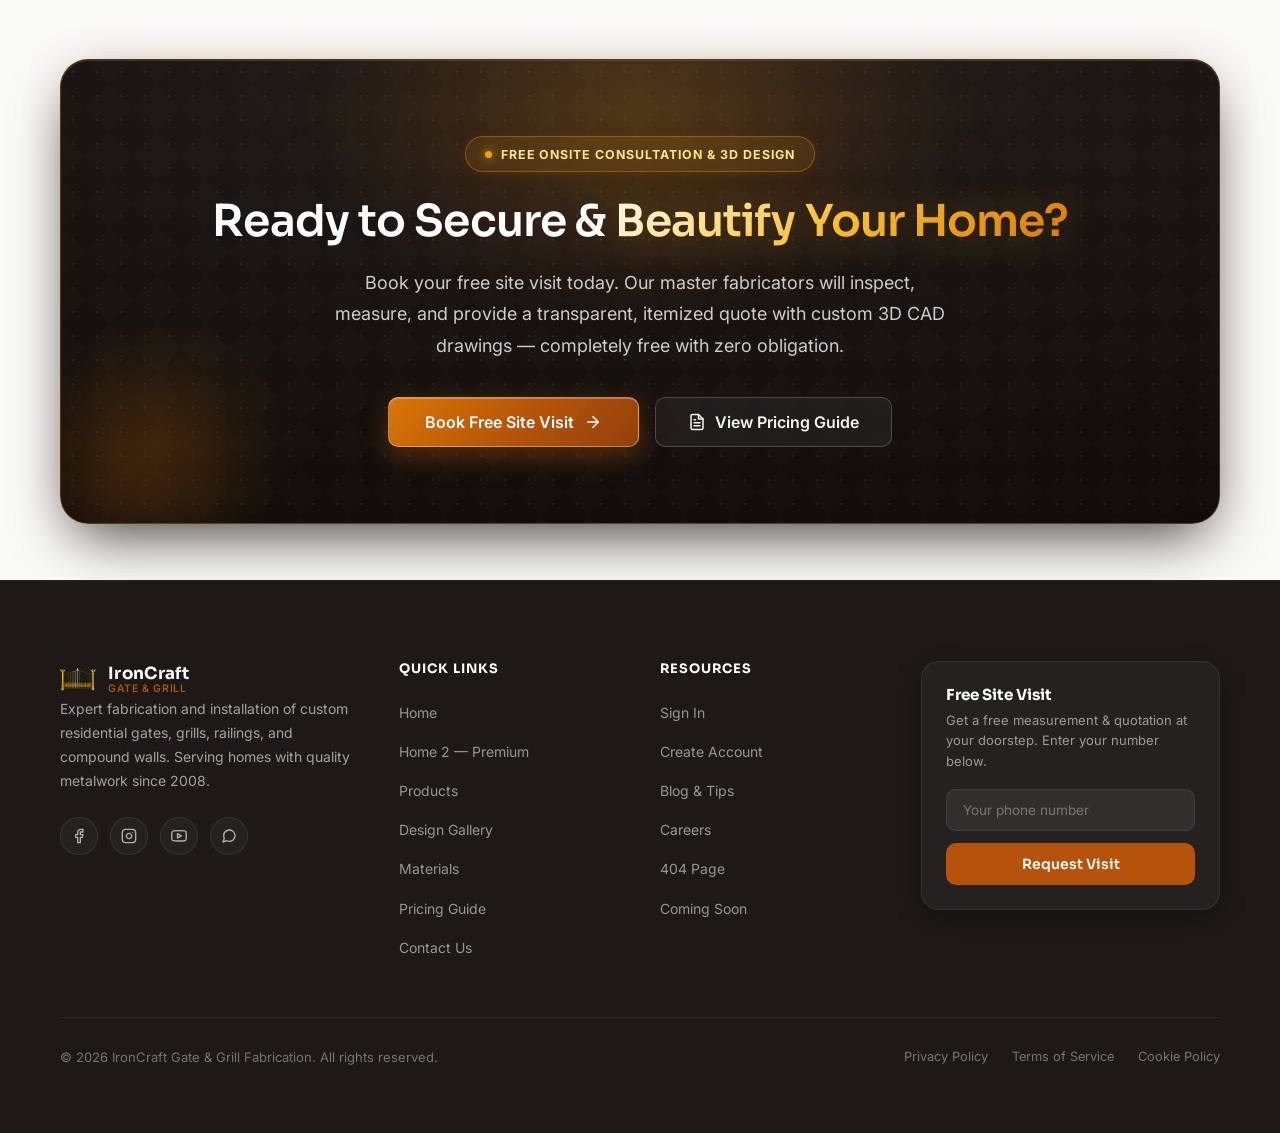
==== commit cd772618: "feat: add client testimonial carousel to home2 and enhance gallery overlay styling" ====
--- a/index.html
+++ b/index.html
@@ -286,29 +286,6 @@
     </div>
 </section>
 
-<!-- STATS BAR -->
-<section class="section-sm">
-    <div class="container">
-        <div class="stats-bar reveal">
-            <div class="stat-box">
-                <div class="stat-num">1,200+</div>
-                <div class="stat-label">Gates Installed</div>
-            </div>
-            <div class="stat-box">
-                <div class="stat-num">15+</div>
-                <div class="stat-label">Years Experience</div>
-            </div>
-            <div class="stat-box">
-                <div class="stat-num">50+</div>
-                <div class="stat-label">Design Patterns</div>
-            </div>
-            <div class="stat-box">
-                <div class="stat-num">98%</div>
-                <div class="stat-label">Client Satisfaction</div>
-            </div>
-        </div>
-    </div>
-</section>
 
 <!-- HOW IT WORKS -->
 <section class="section bg-surface">
--- a/style.css
+++ b/style.css
@@ -325,9 +325,9 @@
 .gallery-item.tall { grid-row:span 2; }
 .gallery-item img { width:100%; height:100%; object-fit:cover; transition:transform 0.5s ease; }
 .gallery-item:hover img { transform:scale(1.06); }
-.gallery-overlay { position:absolute; inset:0; background:linear-gradient(to top,rgba(0,0,0,0.65) 0%,transparent 55%); opacity:0; transition:opacity 0.35s ease; display:flex; align-items:flex-end; padding:1.25rem; }
-.gallery-item:hover .gallery-overlay { opacity:1; }
-.gallery-overlay span { color:#fff; font-size:0.875rem; font-weight:600; }
+.gallery-overlay { position:absolute; inset:0; background:linear-gradient(to top,rgba(0,0,0,0.85) 0%,rgba(0,0,0,0.35) 40%,transparent 65%); opacity:1; transition:background 0.35s ease; display:flex; align-items:flex-end; padding:1.25rem; pointer-events:none; }
+.gallery-item:hover .gallery-overlay { background:linear-gradient(to top,rgba(0,0,0,0.92) 0%,rgba(0,0,0,0.5) 50%,transparent 75%); }
+.gallery-overlay span { color:#fff; font-size:0.9rem; font-weight:600; text-shadow:0 1px 4px rgba(0,0,0,0.6); }
 @media (max-width:768px) { .gallery-grid { grid-template-columns:repeat(2,1fr); grid-auto-rows:200px; } .gallery-item.tall { grid-row:span 1; } }
 @media (max-width:480px) { .gallery-grid { grid-template-columns:1fr; grid-auto-rows:220px; } }
 
@@ -335,23 +335,26 @@
 .pricing-grid { display:grid; grid-template-columns:repeat(3,1fr); gap:1.5rem; align-items:stretch; }
 @media (max-width:1024px) { .pricing-grid { grid-template-columns:1fr; max-width:480px; margin:0 auto; } }
 .pricing-card { background:var(--bg-card); border:1px solid var(--border-default); border-radius:var(--radius-2xl); padding:2.25rem; transition:var(--transition-smooth); box-shadow:var(--shadow-card); position:relative; display:flex; flex-direction:column; height:100%; }
-.pricing-card:hover { transform:translateY(-4px); box-shadow:var(--shadow-card-hover); }
-.pricing-card.popular { background:var(--secondary); border-color:var(--secondary); box-shadow:0 24px 64px rgba(0,0,0,0.11); }
-.pricing-card.popular:hover { transform:translateY(-4px); }
-.pricing-popular-badge { position:absolute; top:-14px; left:50%; transform:translateX(-50%); background:var(--primary); color:#fff; font-size:0.7rem; font-weight:700; letter-spacing:0.1em; text-transform:uppercase; padding:0.3rem 1rem; border-radius:var(--radius-full); white-space:nowrap; }
+.pricing-card.popular { 
+    background: var(--bg-card); 
+    border: 2px solid var(--primary); 
+    box-shadow: 0 12px 36px rgba(180,83,9,0.18), 0 2px 8px rgba(0,0,0,0.06); 
+}
+.pricing-card.popular:hover { 
+    transform: translateY(-6px); 
+    border-color: #F59E0B; 
+    box-shadow: 0 20px 48px rgba(180,83,9,0.26); 
+}
+.pricing-popular-badge { position:absolute; top:-14px; left:50%; transform:translateX(-50%); background:var(--primary); color:#fff; font-size:0.7rem; font-weight:700; letter-spacing:0.1em; text-transform:uppercase; padding:0.3rem 1rem; border-radius:var(--radius-full); white-space:nowrap; box-shadow:0 4px 12px rgba(180,83,9,0.35); }
 .pricing-plan { font-size:0.75rem; font-weight:700; letter-spacing:0.1em; text-transform:uppercase; color:var(--primary); margin-bottom:0.75rem; }
 .pricing-price { margin-bottom:0.35rem; }
 .pricing-price .amount { font-family:var(--font-heading); font-size:2.5rem; font-weight:700; color:var(--text-heading); line-height:1; }
-.pricing-card.popular .pricing-price .amount { color:#fff; }
 .pricing-price .currency { font-size:1.25rem; font-weight:600; vertical-align:top; margin-top:0.4rem; display:inline-block; }
 .pricing-period { font-size:0.8rem; color:var(--text-muted); margin-bottom:1.25rem; }
-.pricing-card.popular .pricing-period { color:rgba(255,255,255,0.55); }
-.pricing-desc { font-size:0.875rem; margin-bottom:1.75rem; line-height:1.6; }
-.pricing-card.popular .pricing-desc { color:rgba(255,255,255,0.7); }
+.pricing-desc { font-size:0.875rem; margin-bottom:1.75rem; line-height:1.6; color:var(--text-body); }
 .pricing-features { display:flex; flex-direction:column; gap:0.625rem; margin-bottom:2rem; flex:1; }
-.pricing-feature { display:flex; align-items:center; gap:0.625rem; font-size:0.875rem; }
+.pricing-feature { display:flex; align-items:center; gap:0.625rem; font-size:0.875rem; color:var(--text-body); }
 .pricing-feature svg { color:var(--primary); width:15px; height:15px; flex-shrink:0; }
-.pricing-card.popular .pricing-feature { color:rgba(255,255,255,0.85); }
 .pricing-card .btn { margin-top:auto; }
 
 /* Materials table */
@@ -534,7 +537,7 @@
     color: #FFFFFF;
     font-family: var(--font-heading);
     font-size: clamp(1.85rem, 3.8vw, 2.75rem);
-    font-weight: 700;
+    font-weight: 600;
     line-height: 1.25;
     margin-bottom: 1.1rem;
     letter-spacing: -0.02em;
@@ -783,7 +786,7 @@
     color: #FFFFFF;
     font-family: var(--font-heading);
     font-size: clamp(1.85rem, 3.4vw, 2.6rem);
-    font-weight: 700;
+    font-weight: 600;
     line-height: 1.22;
     margin-bottom: 1.1rem;
     letter-spacing: -0.02em;
@@ -969,13 +972,53 @@
 @media (max-width:640px) { .grid-4 { grid-template-columns:1fr; } }
 
 /* Stats bar */
-.stats-bar { display:grid; grid-template-columns:repeat(4,1fr); background:var(--secondary); border-radius:var(--radius-2xl); overflow:hidden; }
-.stat-box { padding:2.5rem 2rem; text-align:center; border-right:1px solid rgba(255,255,255,0.07); transition:var(--transition-smooth); }
-.stat-box:last-child { border-right:none; }
-.stat-box:hover { background:rgba(180,83,9,0.1); }
-.stat-num { font-family:var(--font-heading); font-size:2.5rem; font-weight:700; color:var(--primary); line-height:1; margin-bottom:0.4rem; }
-.stat-label { font-size:0.825rem; color:rgba(255,255,255,0.6); font-weight:500; }
-@media (max-width:768px) { .stats-bar { grid-template-columns:repeat(2,1fr); } .stat-box:nth-child(2) { border-right:none; } .stat-box:nth-child(3) { border-top:1px solid rgba(255,255,255,0.07); } }
+.stats-bar { 
+    display: grid; 
+    grid-template-columns: repeat(4, 1fr); 
+    background: var(--bg-card); 
+    border: 1px solid var(--border-default); 
+    border-radius: var(--radius-2xl); 
+    overflow: hidden; 
+    box-shadow: var(--shadow-card); 
+    transition: var(--transition-smooth); 
+}
+.stats-bar:hover {
+    box-shadow: var(--shadow-card-hover);
+}
+.stat-box { 
+    padding: 2.5rem 2rem; 
+    text-align: center; 
+    border-right: 1px solid var(--border-default); 
+    transition: var(--transition-smooth); 
+    position: relative; 
+}
+.stat-box:last-child { border-right: none; }
+.stat-box:hover { 
+    background: var(--primary-subtle); 
+}
+.stat-num { 
+    font-family: var(--font-heading); 
+    font-size: clamp(2rem, 3.5vw, 2.75rem); 
+    font-weight: 700; 
+    color: var(--primary); 
+    line-height: 1.1; 
+    margin-bottom: 0.5rem; 
+    transition: transform 0.2s ease;
+}
+.stat-box:hover .stat-num {
+    transform: scale(1.04);
+}
+.stat-label { 
+    font-size: 0.875rem; 
+    color: var(--text-muted); 
+    font-weight: 600; 
+    letter-spacing: 0.02em; 
+}
+@media (max-width:768px) { 
+    .stats-bar { grid-template-columns: repeat(2, 1fr); } 
+    .stat-box:nth-child(2) { border-right: none; } 
+    .stat-box:nth-child(3), .stat-box:nth-child(4) { border-top: 1px solid var(--border-default); } 
+}
 
 /* Why cards */
 .why-grid { display:grid; grid-template-columns:repeat(2,1fr); gap:1.25rem; }
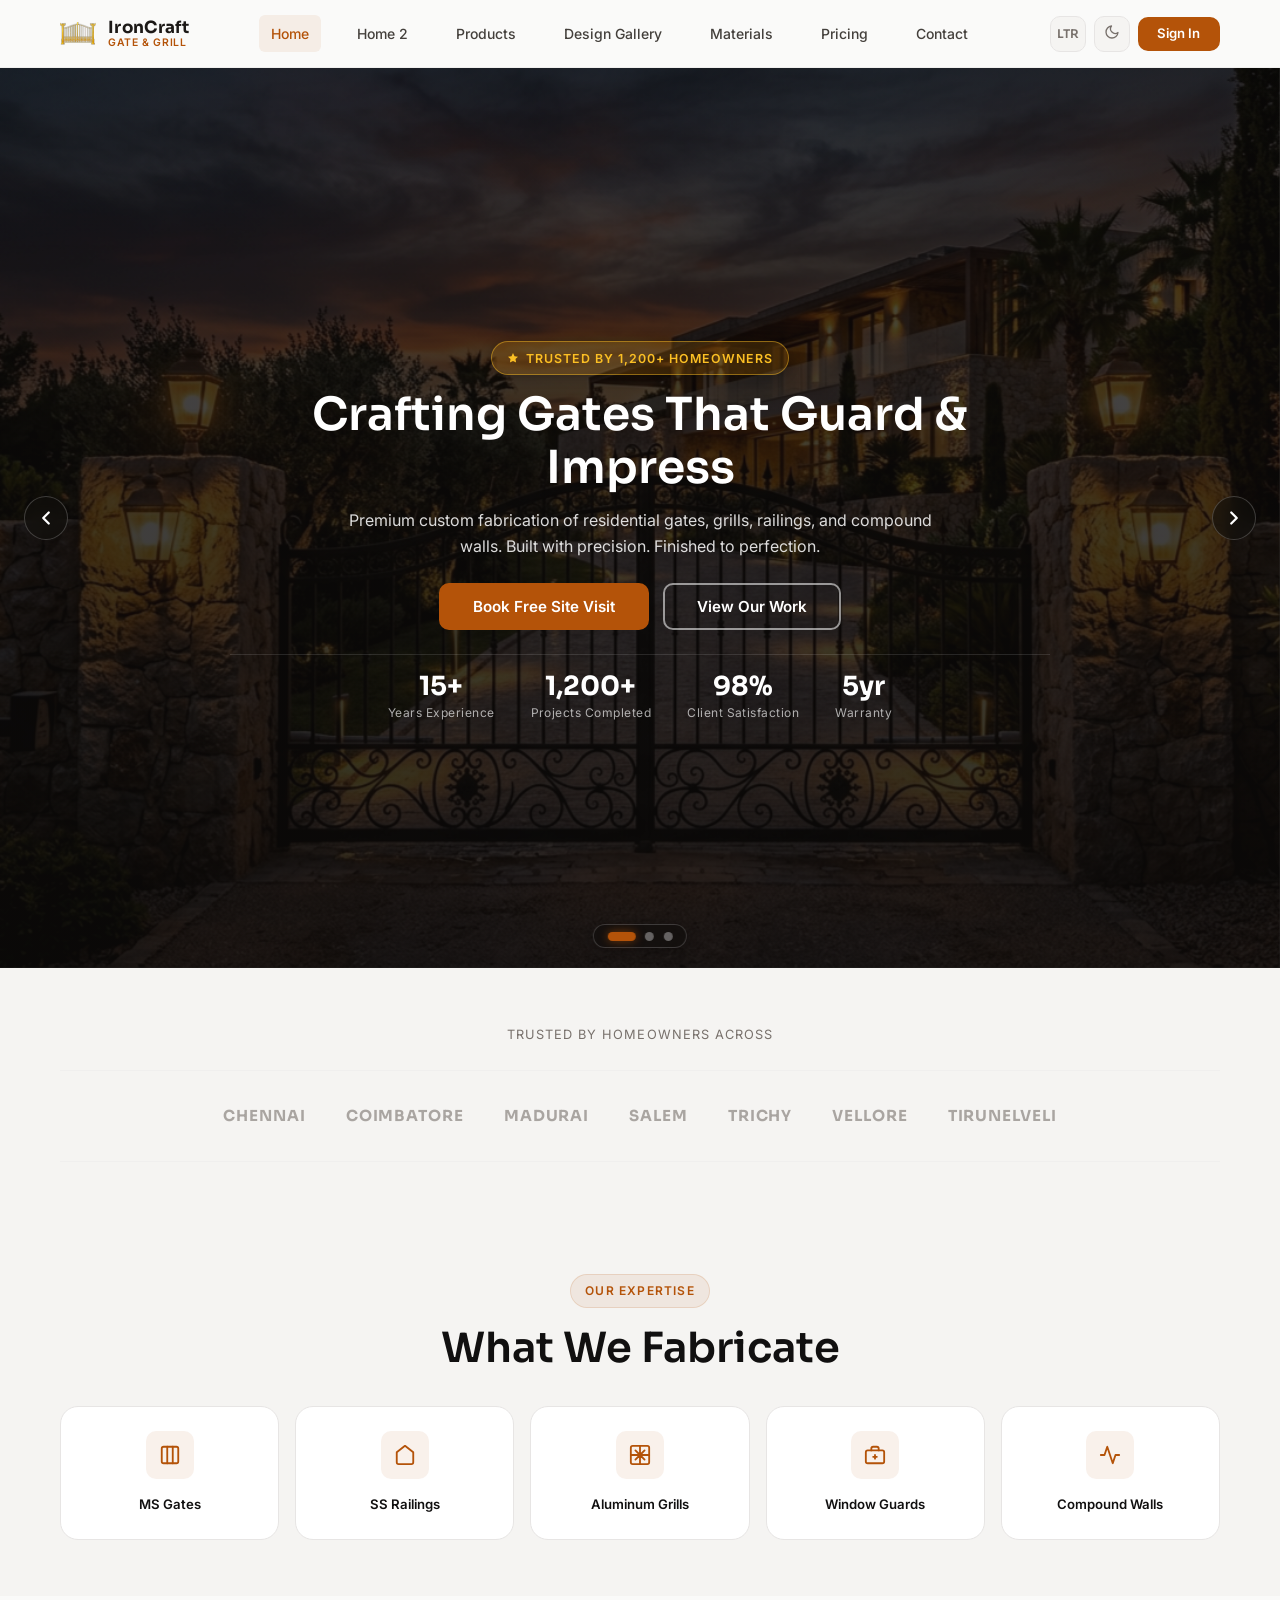
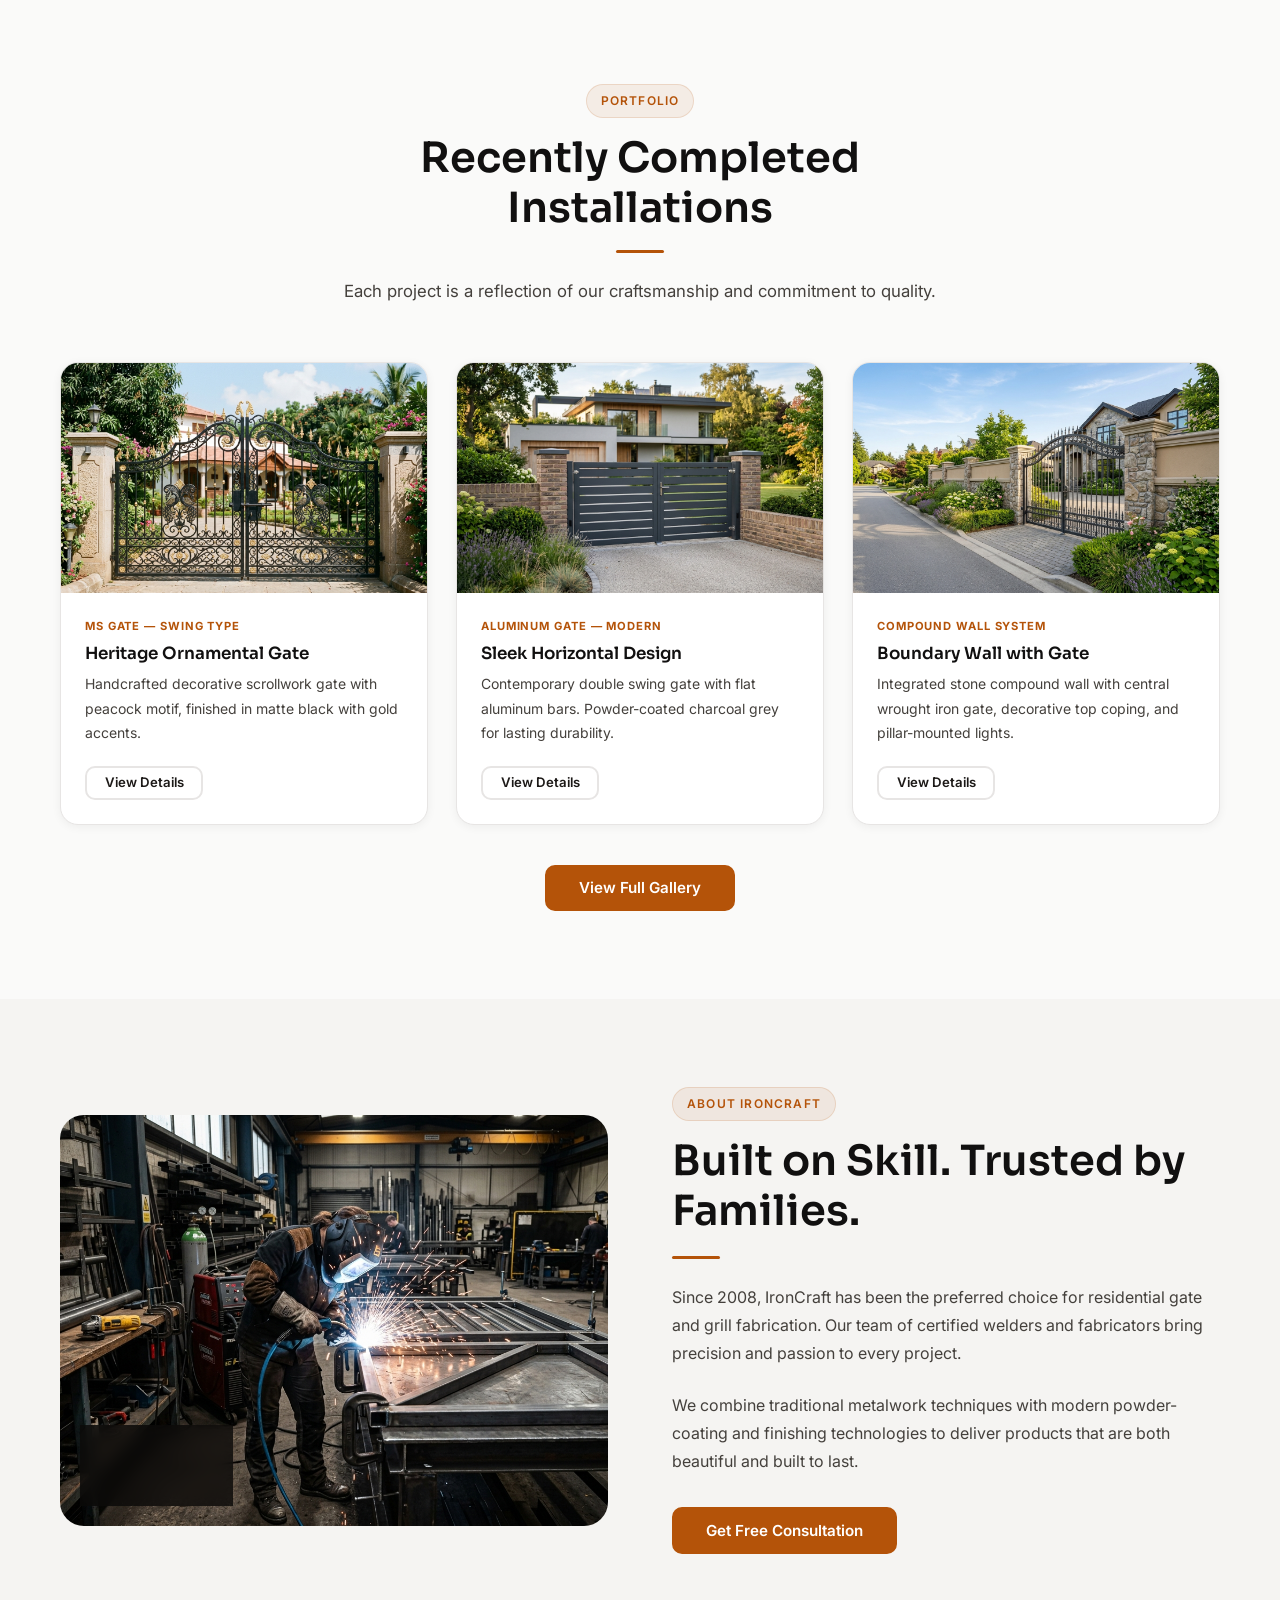
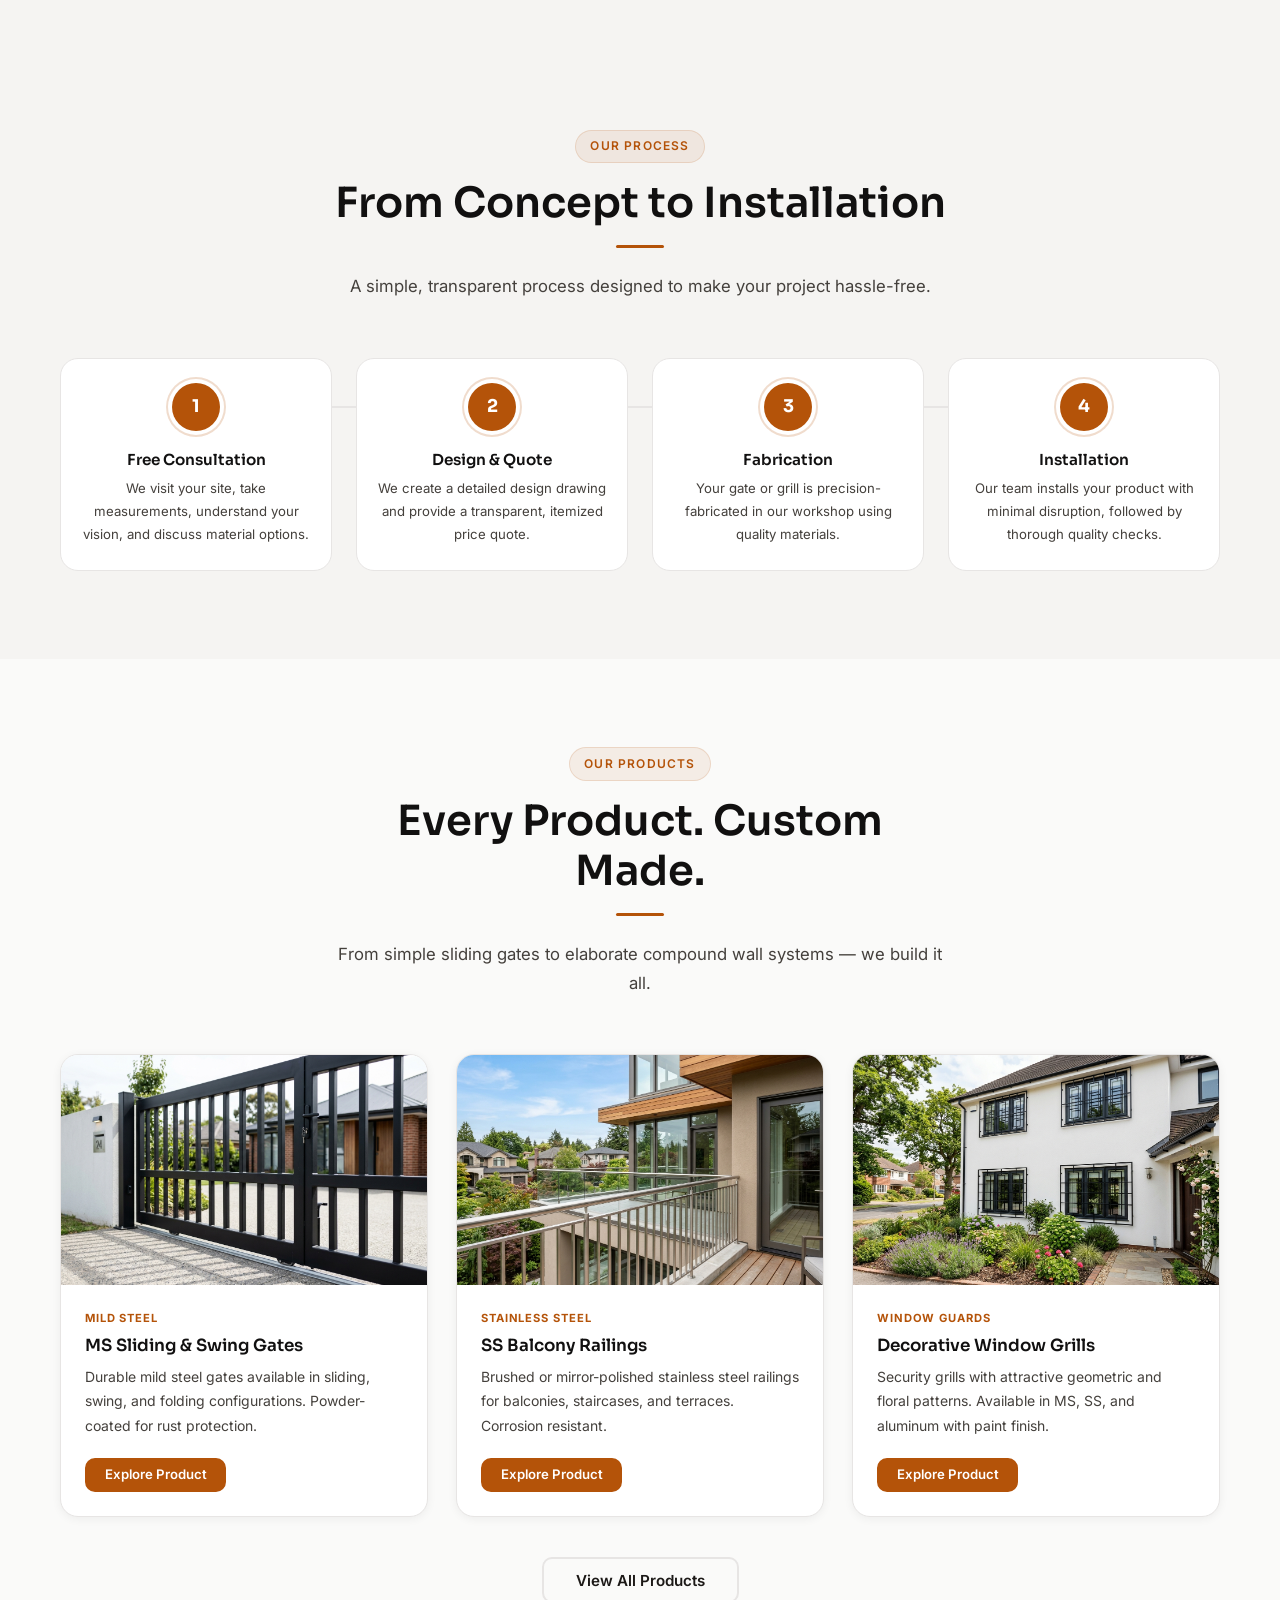
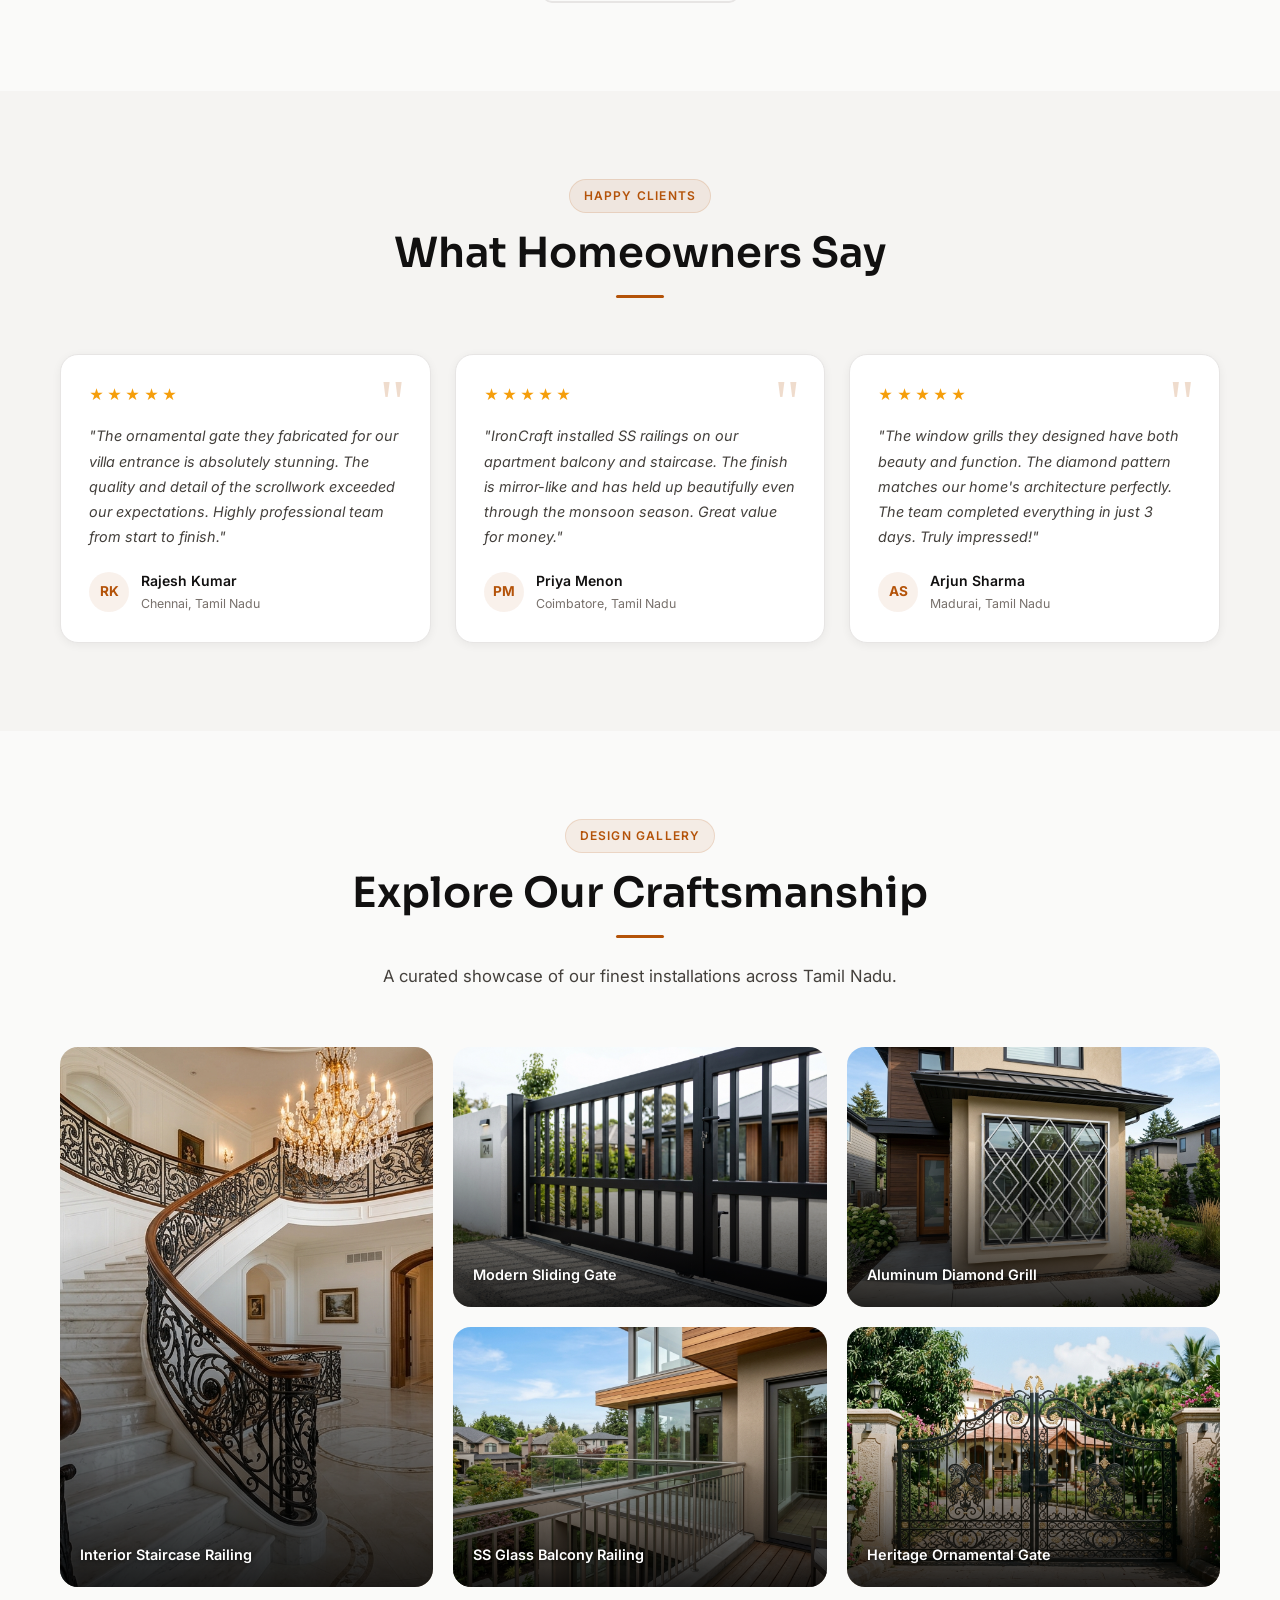
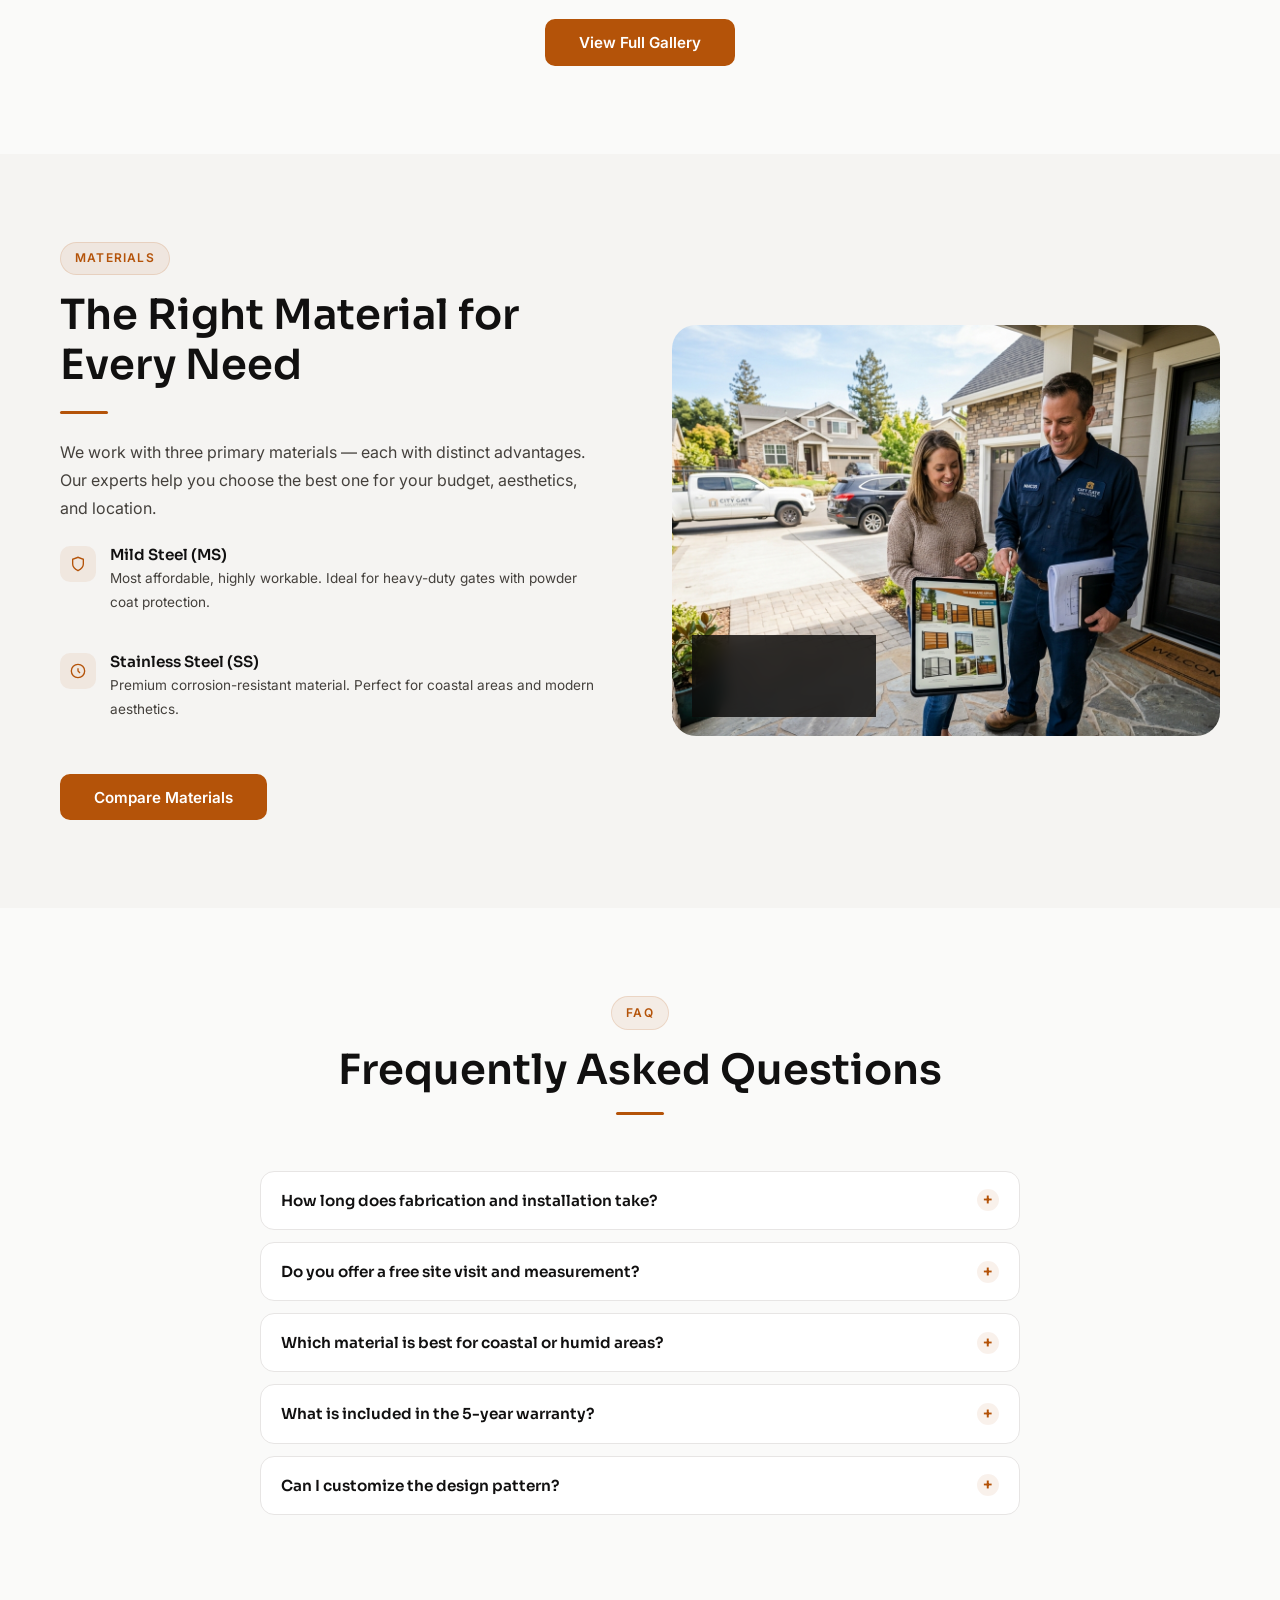
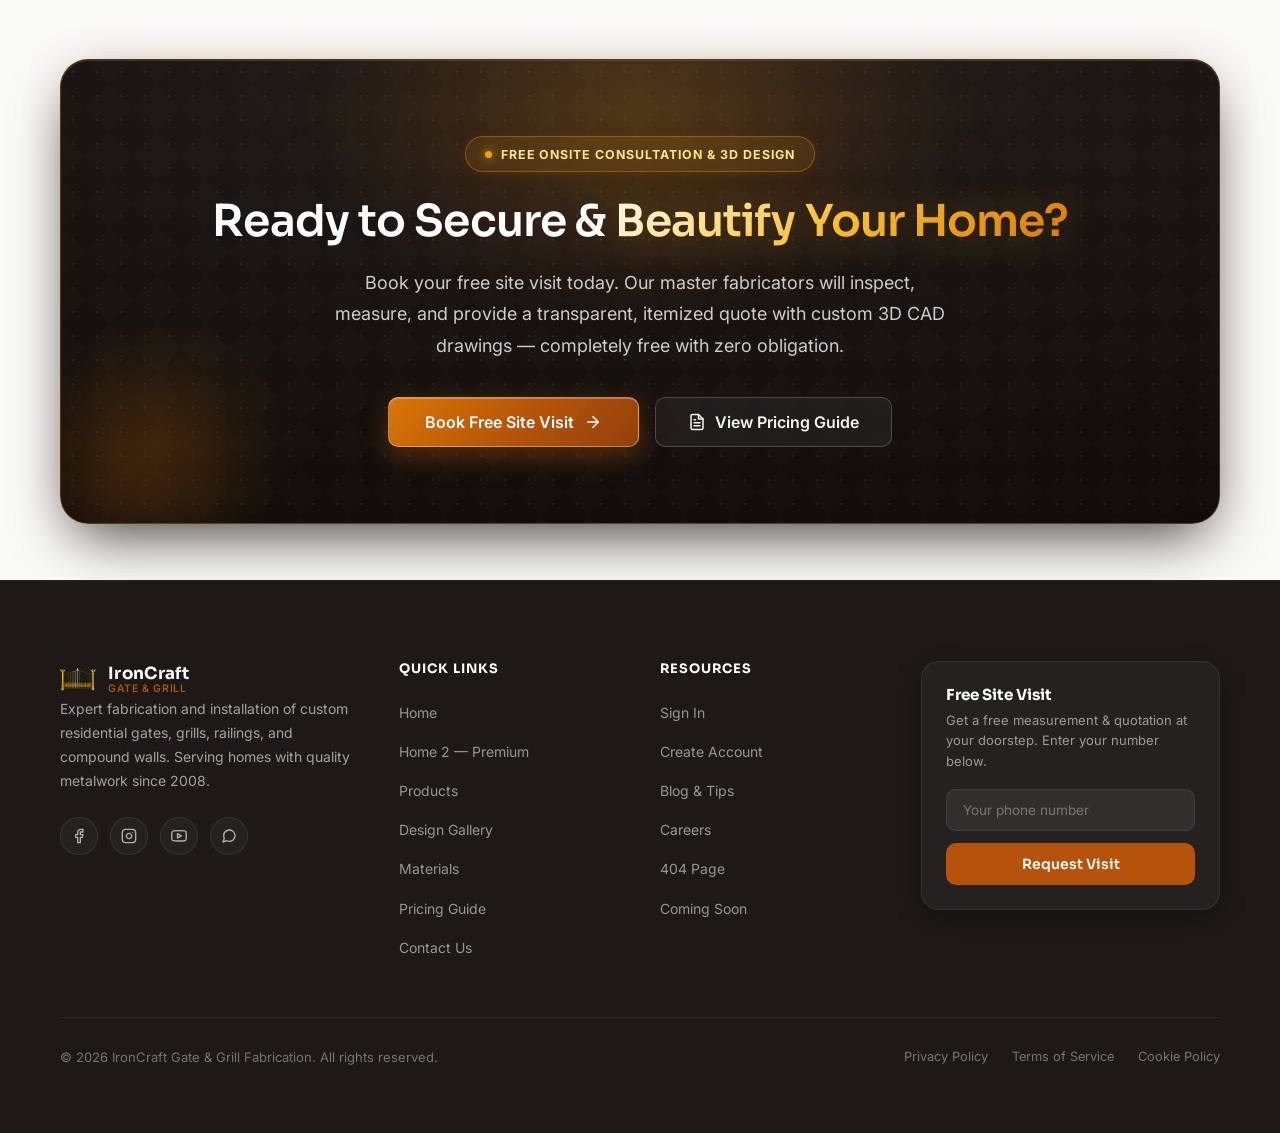
==== commit 0b4a6923: "refactor: update image asset references across HTML pages and add new assets" ====
--- a/index.html
+++ b/index.html
@@ -19,7 +19,7 @@
         <!-- Slide 1 -->
         <div class="hero-slide active">
             <div class="hero-bg">
-                <img src="assets/images/hero-gate.jpg" alt="Elegant residential gate installation at sunset" loading="eager">
+                <img src="assets/images/index-hero-craft-gates.jpg" alt="Elegant residential gate installation at sunset" loading="eager">
             </div>
             <div class="hero-overlay"></div>
             <div class="hero-content">
@@ -59,7 +59,7 @@
         <!-- Slide 2 -->
         <div class="hero-slide">
             <div class="hero-bg">
-                <img src="assets/images/modern-gate.jpg" alt="Modern CNC laser-cut stainless steel gates" loading="lazy">
+                <img src="assets/images/index-hero-modern-cnc.jpg" alt="Modern CNC laser-cut stainless steel gates" loading="lazy">
             </div>
             <div class="hero-overlay"></div>
             <div class="hero-content">
@@ -99,7 +99,7 @@
         <!-- Slide 3 -->
         <div class="hero-slide">
             <div class="hero-bg">
-                <img src="assets/images/ornamental-gate.jpg" alt="Bespoke luxury ornamental gates and grills" loading="lazy">
+                <img src="assets/images/index-hero-ornamental-safety.jpg" alt="Bespoke luxury ornamental gates and grills" loading="lazy">
             </div>
             <div class="hero-overlay"></div>
             <div class="hero-content">
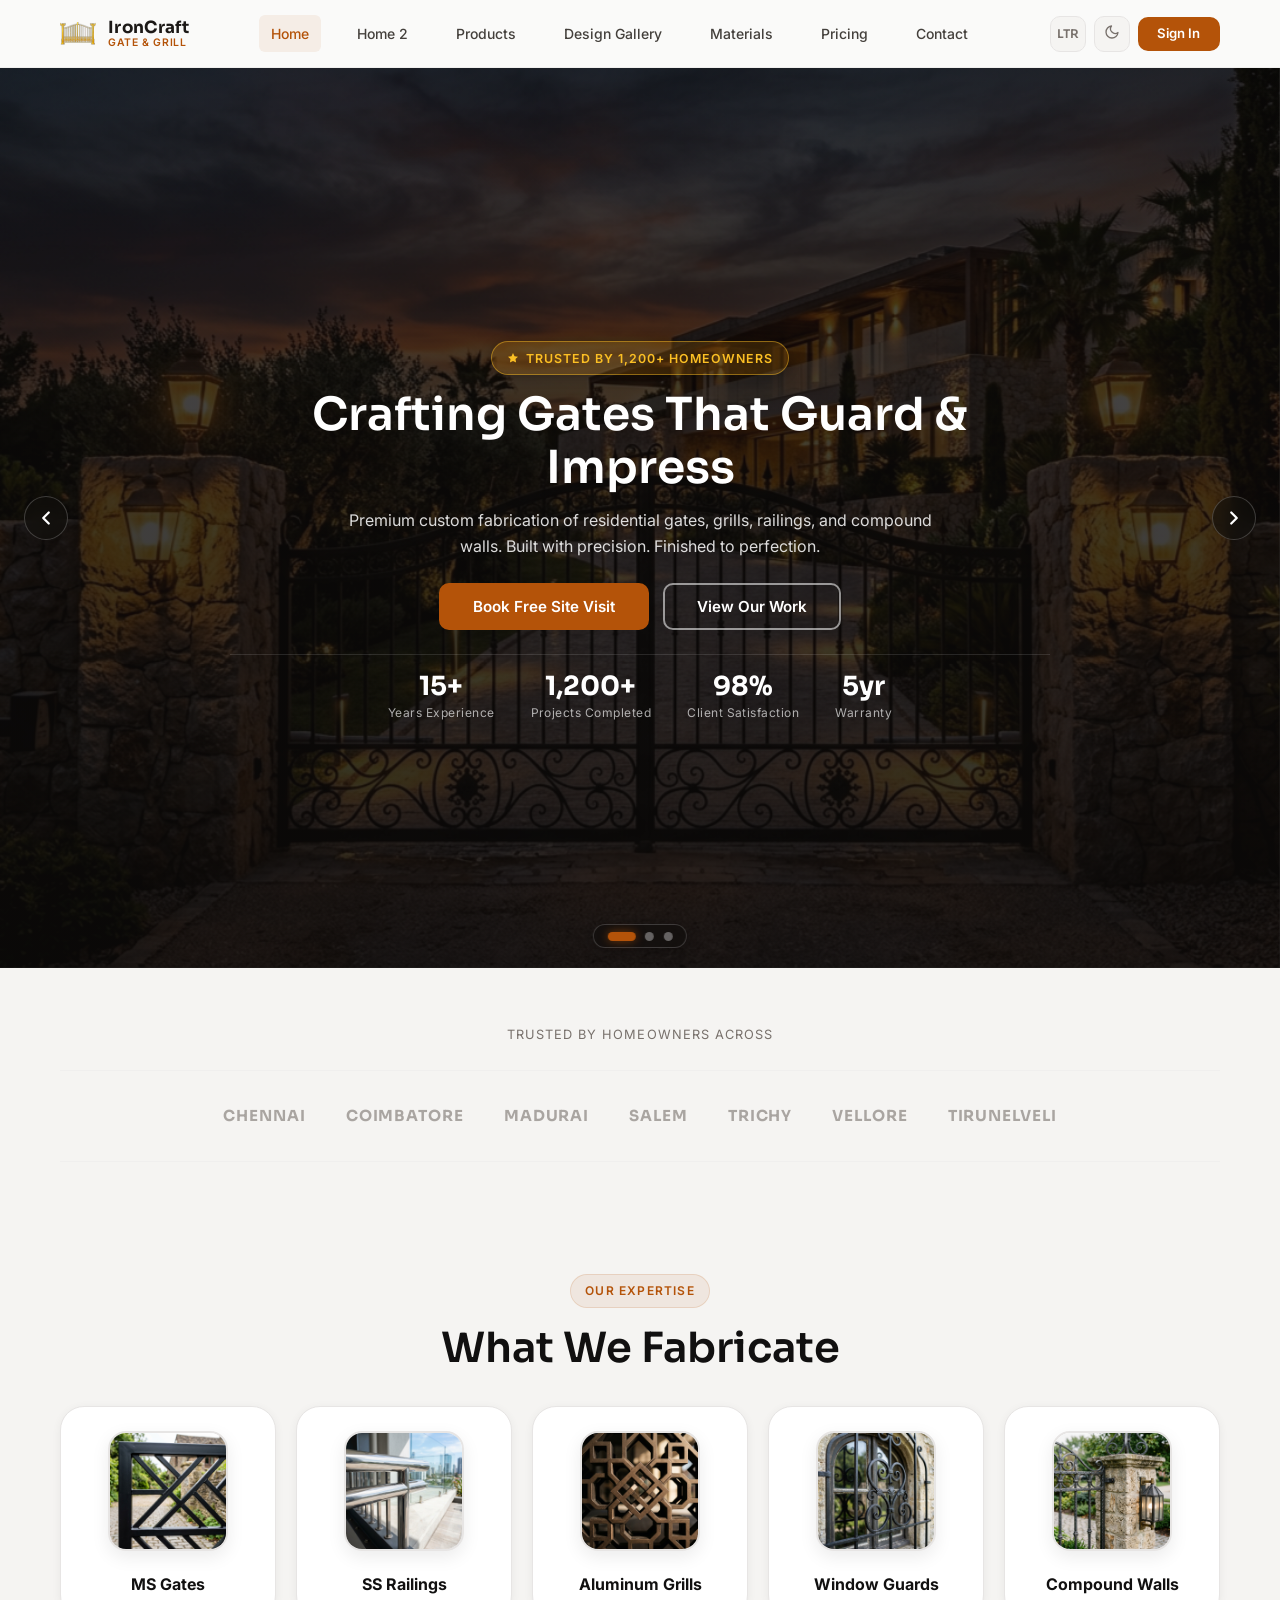
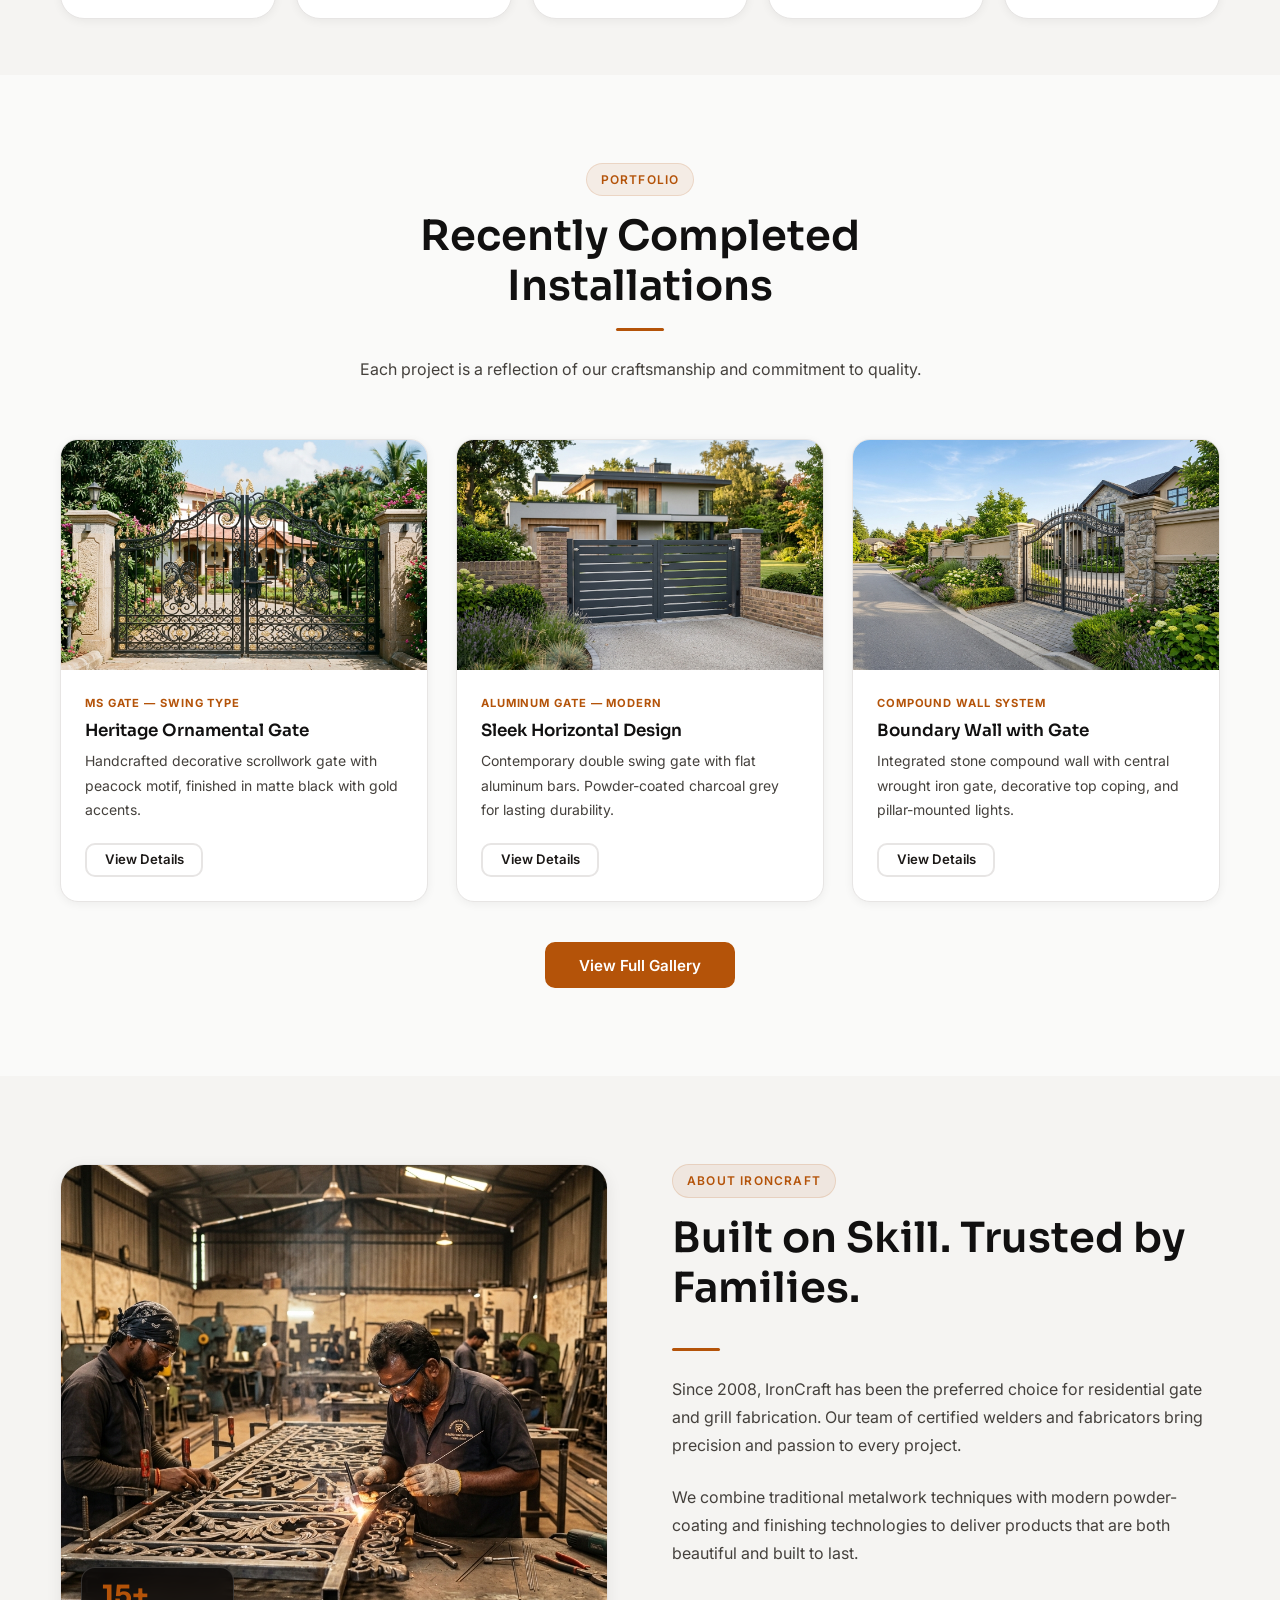
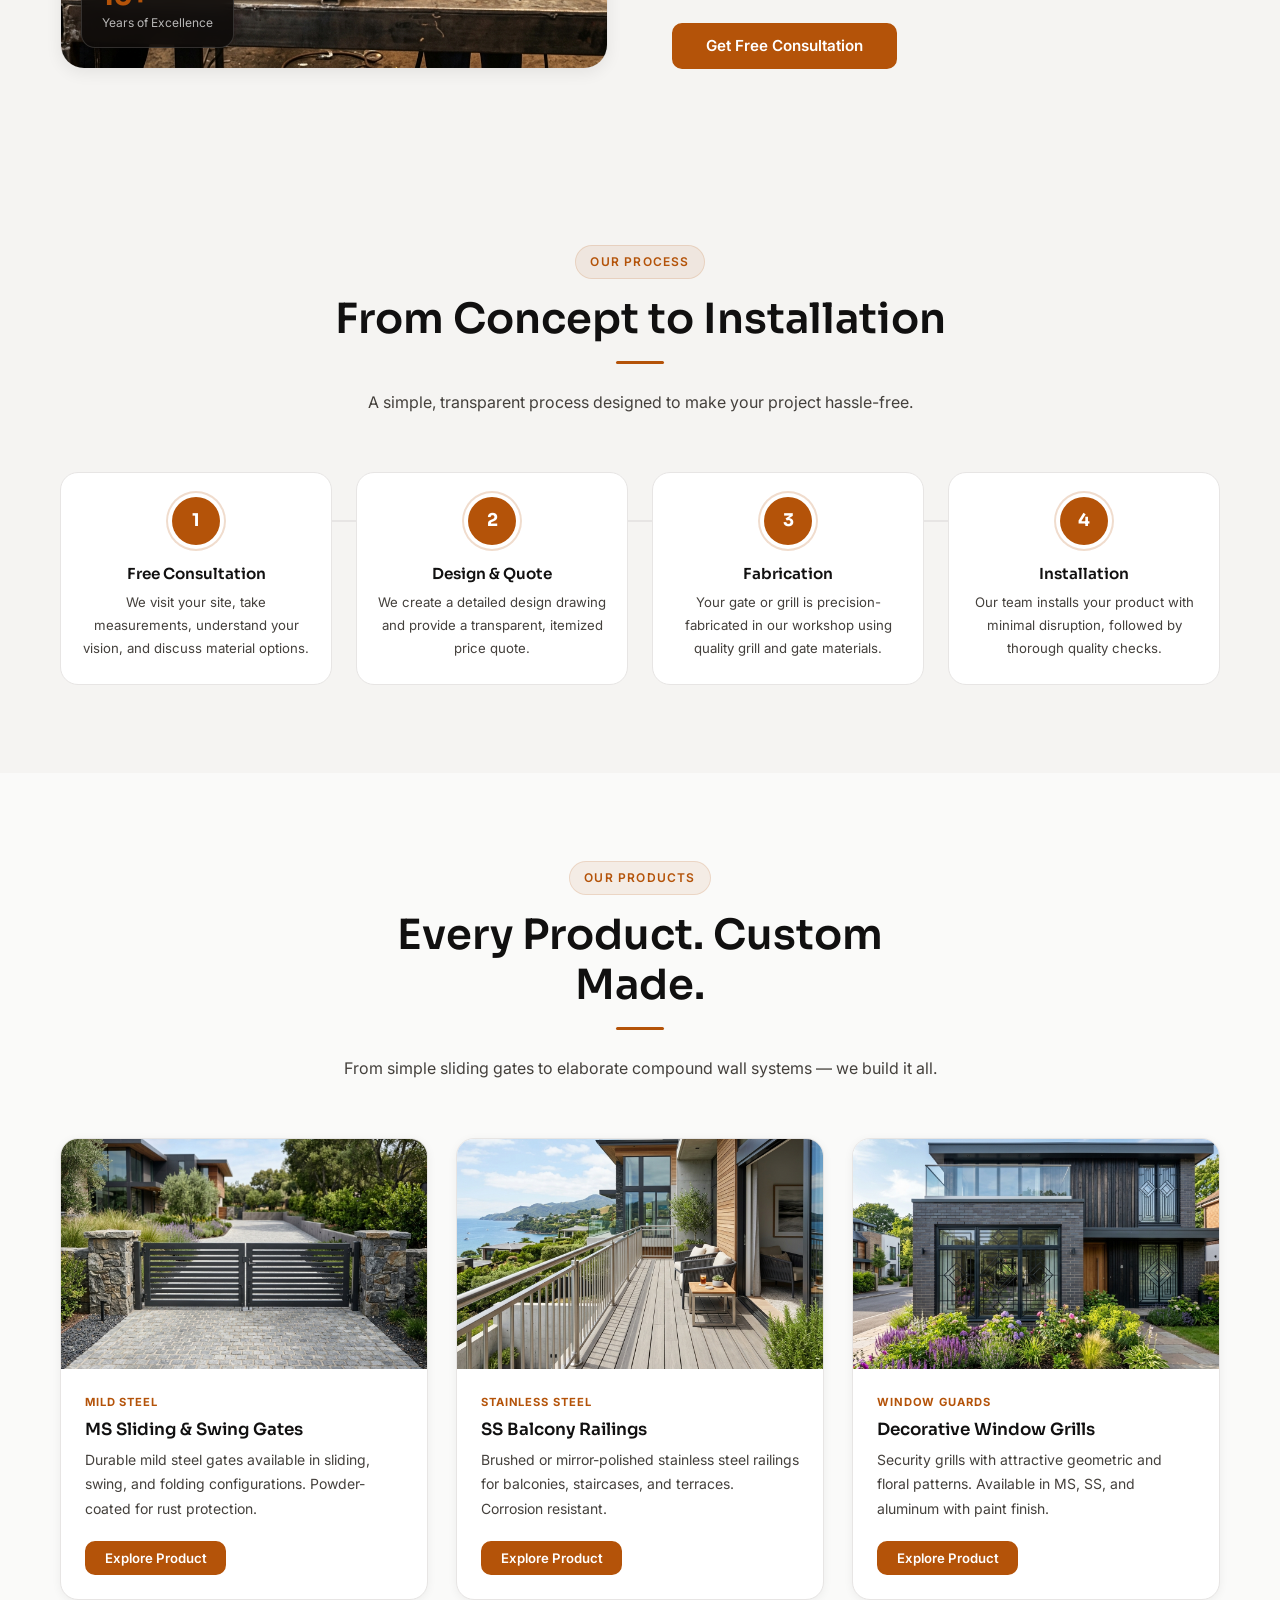
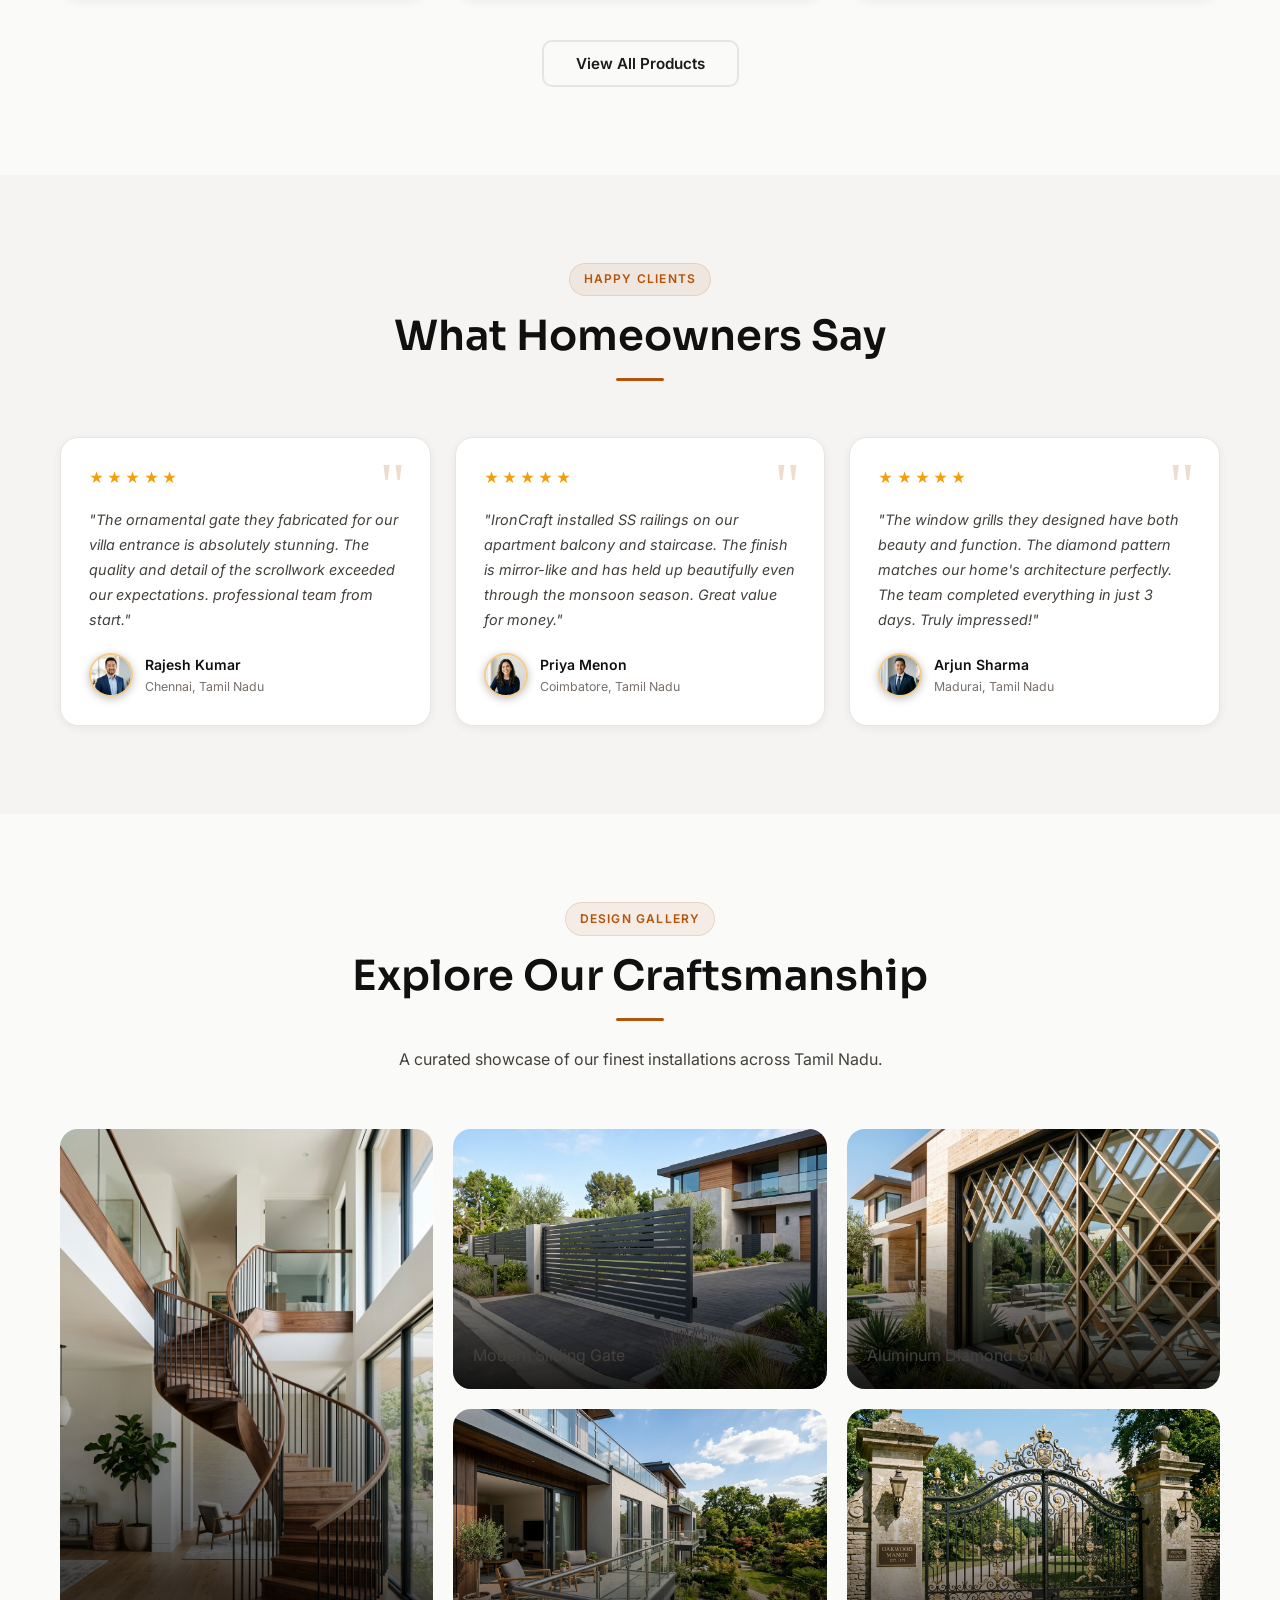
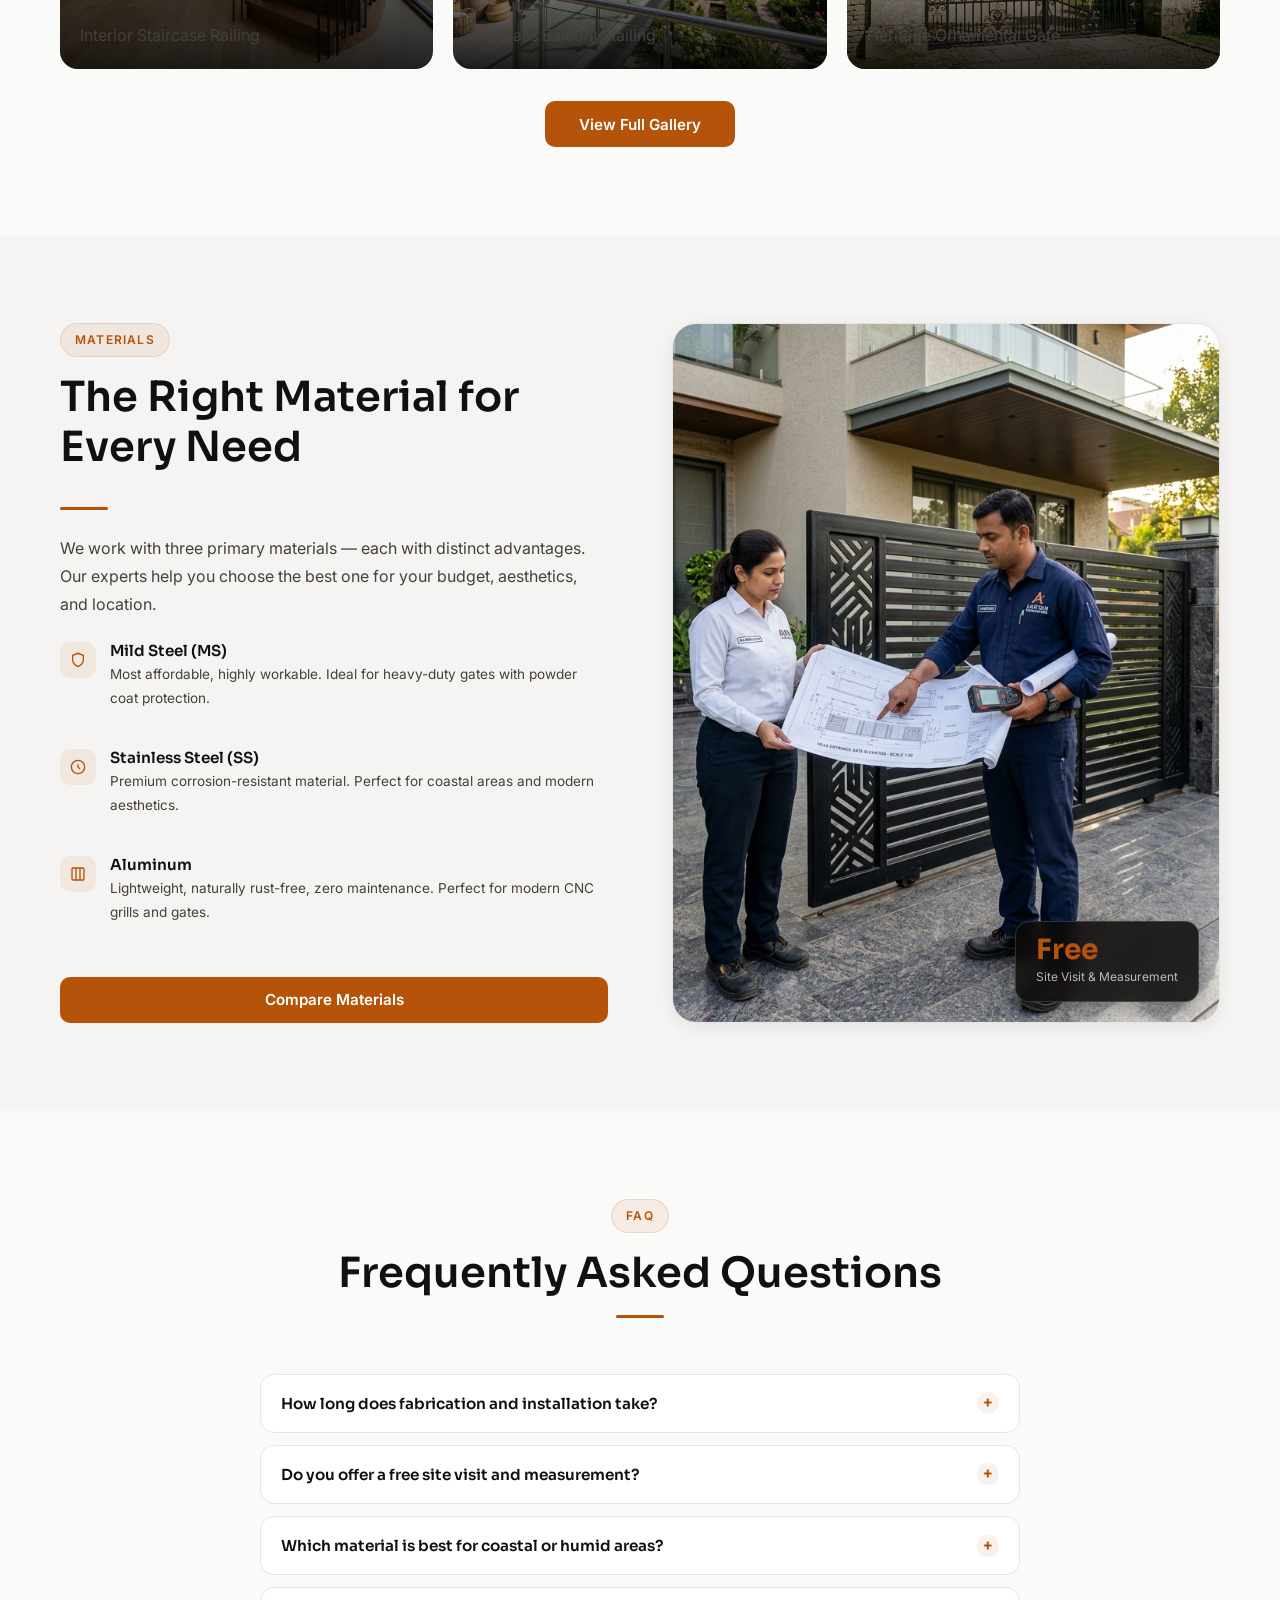
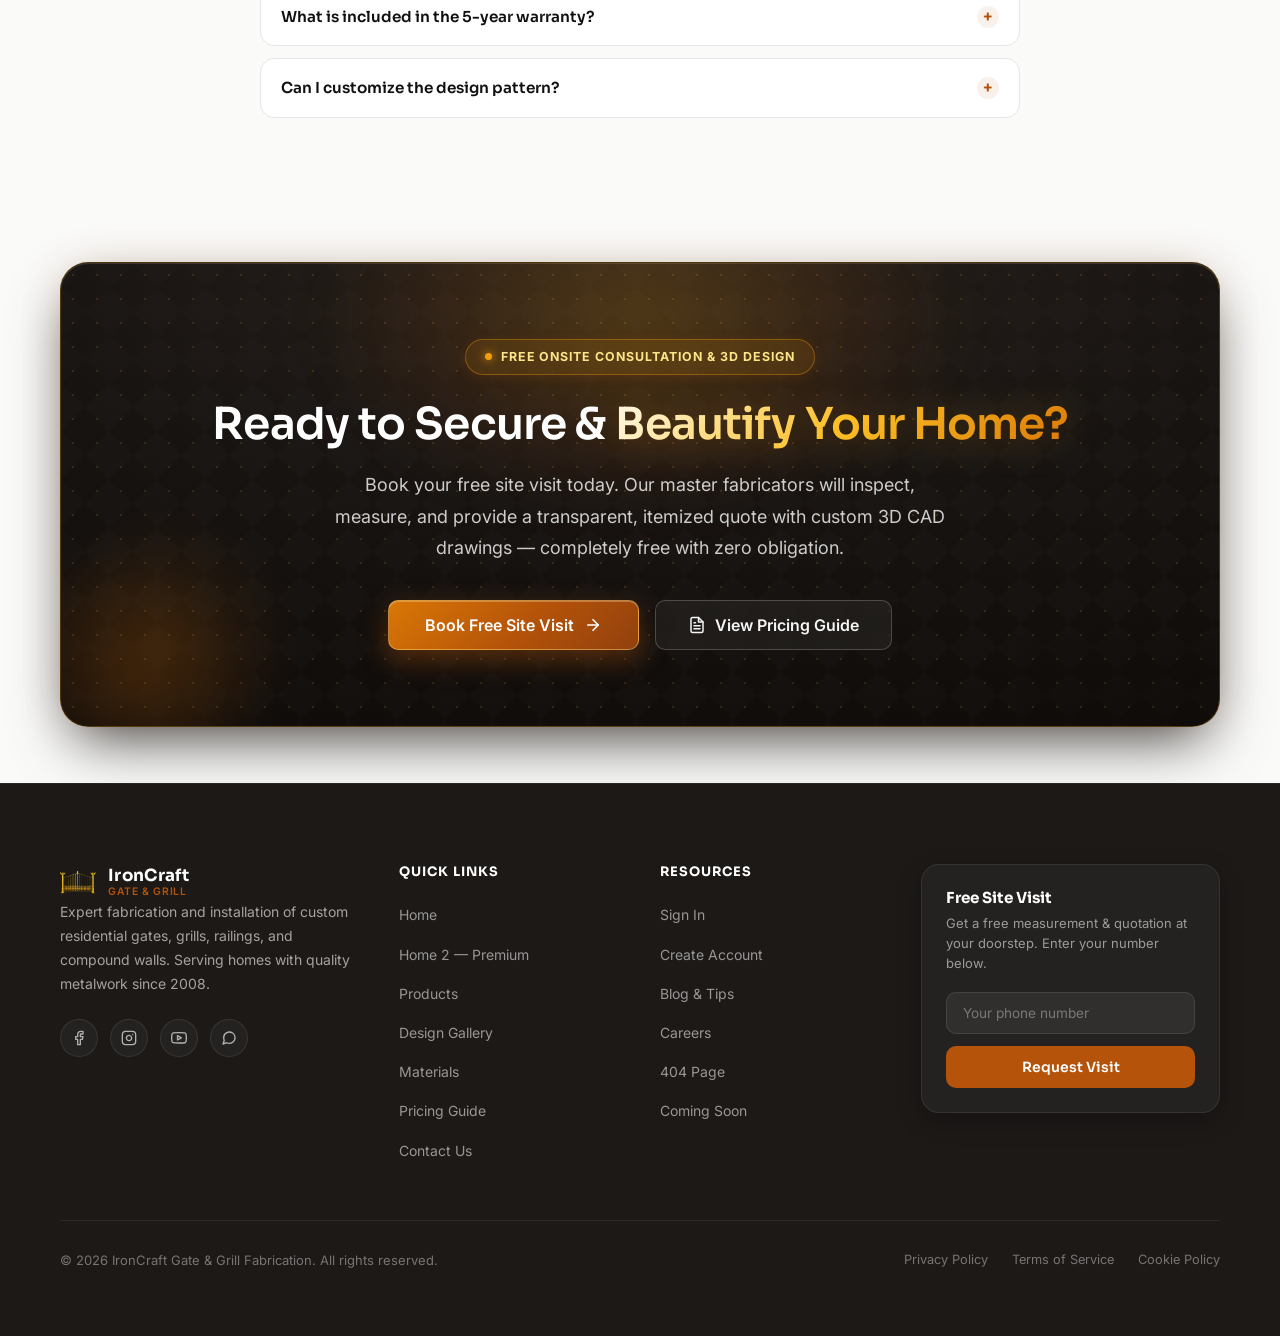
==== commit e09531dc: "feat: add image assets and update gallery masonry layout and UI components" ====
--- a/index.html
+++ b/index.html
@@ -177,36 +177,36 @@
             <h2>What We Fabricate</h2>
         </div>
         <div class="service-icons-row">
-            <div class="service-icon-item">
-                <div class="si-icon">
-                    <svg width="22" height="22" viewBox="0 0 24 24" fill="none" stroke="currentColor" stroke-width="2" stroke-linecap="round" stroke-linejoin="round"><rect x="3" y="3" width="18" height="18" rx="2"/><line x1="9" y1="3" x2="9" y2="21"/><line x1="15" y1="3" x2="15" y2="21"/></svg>
+            <a href="products.html#ms-gates" class="service-icon-item">
+                <div class="si-img-wrap">
+                    <img src="assets/images/cat-thumb-ms-gates.jpg" alt="MS Gates" class="si-thumb">
                 </div>
                 <div class="si-label">MS Gates</div>
-            </div>
-            <div class="service-icon-item">
-                <div class="si-icon">
-                    <svg width="22" height="22" viewBox="0 0 24 24" fill="none" stroke="currentColor" stroke-width="2" stroke-linecap="round" stroke-linejoin="round"><path d="M3 9l9-7 9 7v11a2 2 0 0 1-2 2H5a2 2 0 0 1-2-2z"/></svg>
+            </a>
+            <a href="products.html#ss-railings" class="service-icon-item">
+                <div class="si-img-wrap">
+                    <img src="assets/images/cat-thumb-ss-railings.jpg" alt="SS Railings" class="si-thumb">
                 </div>
                 <div class="si-label">SS Railings</div>
-            </div>
-            <div class="service-icon-item">
-                <div class="si-icon">
-                    <svg width="22" height="22" viewBox="0 0 24 24" fill="none" stroke="currentColor" stroke-width="2" stroke-linecap="round" stroke-linejoin="round"><rect x="2" y="2" width="20" height="20" rx="2"/><path d="M2 12h20M12 2v20M7 7l5 5-5 5M17 7l-5 5 5 5"/></svg>
+            </a>
+            <a href="products.html#aluminum-grills" class="service-icon-item">
+                <div class="si-img-wrap">
+                    <img src="assets/images/cat-thumb-aluminum-grills.jpg" alt="Aluminum Grills" class="si-thumb">
                 </div>
                 <div class="si-label">Aluminum Grills</div>
-            </div>
-            <div class="service-icon-item">
-                <div class="si-icon">
-                    <svg width="22" height="22" viewBox="0 0 24 24" fill="none" stroke="currentColor" stroke-width="2" stroke-linecap="round" stroke-linejoin="round"><rect x="2" y="7" width="20" height="14" rx="2"/><path d="M16 7V5a2 2 0 0 0-2-2h-4a2 2 0 0 0-2 2v2"/><line x1="12" y1="12" x2="12" y2="16"/><line x1="10" y1="14" x2="14" y2="14"/></svg>
+            </a>
+            <a href="products.html#window-guards" class="service-icon-item">
+                <div class="si-img-wrap">
+                    <img src="assets/images/cat-thumb-window-guards.jpg" alt="Window Guards" class="si-thumb">
                 </div>
                 <div class="si-label">Window Guards</div>
-            </div>
-            <div class="service-icon-item">
-                <div class="si-icon">
-                    <svg width="22" height="22" viewBox="0 0 24 24" fill="none" stroke="currentColor" stroke-width="2" stroke-linecap="round" stroke-linejoin="round"><polyline points="22 12 18 12 15 21 9 3 6 12 2 12"/></svg>
+            </a>
+            <a href="products.html#window-guards" class="service-icon-item">
+                <div class="si-img-wrap">
+                    <img src="assets/images/cat-thumb-compound-walls.jpg" alt="Compound Walls" class="si-thumb">
                 </div>
                 <div class="si-label">Compound Walls</div>
-            </div>
+            </a>
         </div>
     </div>
 </section>
@@ -266,7 +266,7 @@
     <div class="container">
         <div class="split-section reveal">
             <div class="split-img">
-                <img src="assets/images/workshop.jpg" alt="Skilled fabricators in our workshop">
+                <img src="assets/images/index-about-workshop.jpg" alt="Master artisans and welders fabricating custom ornamental metal gates in our workshop" loading="lazy">
                 <div class="split-img-badge">
                     <div class="num">15+</div>
                     <div class="label">Years of Excellence</div>
@@ -310,7 +310,7 @@
             <div class="process-card">
                 <div class="process-num">3</div>
                 <h4>Fabrication</h4>
-                <p>Your gate or grill is precision-fabricated in our workshop using quality materials.</p>
+                <p>Your gate or grill is precision-fabricated in our workshop using quality grill and gate materials.</p>
             </div>
             <div class="process-card">
                 <div class="process-num">4</div>
@@ -333,7 +333,7 @@
         <div class="product-grid">
             <div class="product-card reveal">
                 <div class="product-card-img-wrap">
-                    <img src="assets/images/ms-steel-gate.jpg" alt="MS Steel Sliding Gate" class="product-card-img">
+                    <img src="assets/images/index-prod-ms-gate.jpg" alt="MS Steel Sliding Gate" class="product-card-img">
                 </div>
                 <div class="product-card-body">
                     <span class="card-tag">Mild Steel</span>
@@ -344,7 +344,7 @@
             </div>
             <div class="product-card reveal" style="animation-delay:0.1s">
                 <div class="product-card-img-wrap">
-                    <img src="assets/images/ss-railing.jpg" alt="Stainless Steel Railing" class="product-card-img">
+                    <img src="assets/images/index-prod-ss-railing.jpg" alt="Stainless Steel Railing" class="product-card-img">
                 </div>
                 <div class="product-card-body">
                     <span class="card-tag">Stainless Steel</span>
@@ -355,7 +355,7 @@
             </div>
             <div class="product-card reveal" style="animation-delay:0.2s">
                 <div class="product-card-img-wrap">
-                    <img src="assets/images/window-grill.jpg" alt="Window Security Grills" class="product-card-img">
+                    <img src="assets/images/index-prod-window-grill.jpg" alt="Window Security Grills" class="product-card-img">
                 </div>
                 <div class="product-card-body">
                     <span class="card-tag">Window Guards</span>
@@ -384,9 +384,9 @@
                 <div class="testimonial-stars">
                     <span class="star-filled">&#9733;</span><span class="star-filled">&#9733;</span><span class="star-filled">&#9733;</span><span class="star-filled">&#9733;</span><span class="star-filled">&#9733;</span>
                 </div>
-                <p class="testimonial-text">"The ornamental gate they fabricated for our villa entrance is absolutely stunning. The quality and detail of the scrollwork exceeded our expectations. Highly professional team from start to finish."</p>
+                <p class="testimonial-text">"The ornamental gate they fabricated for our villa entrance is absolutely stunning. The quality and detail of the scrollwork exceeded our expectations. professional team from start."</p>
                 <div class="testimonial-author">
-                    <div class="testimonial-avatar">RK</div>
+                    <img src="assets/images/profile/team_james.png" alt="Rajesh Kumar" class="testimonial-avatar" loading="lazy">
                     <div>
                         <div class="testimonial-name">Rajesh Kumar</div>
                         <div class="testimonial-location">Chennai, Tamil Nadu</div>
@@ -399,7 +399,7 @@
                 </div>
                 <p class="testimonial-text">"IronCraft installed SS railings on our apartment balcony and staircase. The finish is mirror-like and has held up beautifully even through the monsoon season. Great value for money."</p>
                 <div class="testimonial-author">
-                    <div class="testimonial-avatar">PM</div>
+                    <img src="assets/images/profile/client_ana.png" alt="Priya Menon" class="testimonial-avatar" loading="lazy">
                     <div>
                         <div class="testimonial-name">Priya Menon</div>
                         <div class="testimonial-location">Coimbatore, Tamil Nadu</div>
@@ -412,7 +412,7 @@
                 </div>
                 <p class="testimonial-text">"The window grills they designed have both beauty and function. The diamond pattern matches our home's architecture perfectly. The team completed everything in just 3 days. Truly impressed!"</p>
                 <div class="testimonial-author">
-                    <div class="testimonial-avatar">AS</div>
+                    <img src="assets/images/profile/client_robert.png" alt="Arjun Sharma" class="testimonial-avatar" loading="lazy">
                     <div>
                         <div class="testimonial-name">Arjun Sharma</div>
                         <div class="testimonial-location">Madurai, Tamil Nadu</div>
@@ -434,23 +434,23 @@
         </div>
         <div class="gallery-grid reveal">
             <div class="gallery-item tall">
-                <img src="assets/images/staircase-railing.jpg" alt="Grand staircase railing">
+                <img src="assets/images/index-gal-staircase.jpg" alt="Grand staircase railing">
                 <div class="gallery-overlay"><span>Interior Staircase Railing</span></div>
             </div>
             <div class="gallery-item">
-                <img src="assets/images/ms-steel-gate.jpg" alt="MS Sliding Gate">
+                <img src="assets/images/index-gal-sliding-gate.jpg" alt="MS Sliding Gate">
                 <div class="gallery-overlay"><span>Modern Sliding Gate</span></div>
             </div>
             <div class="gallery-item">
-                <img src="assets/images/aluminum-grill.jpg" alt="Aluminum window grill">
+                <img src="assets/images/index-gal-aluminum-grill.jpg" alt="Aluminum window grill">
                 <div class="gallery-overlay"><span>Aluminum Diamond Grill</span></div>
             </div>
             <div class="gallery-item">
-                <img src="assets/images/ss-railing.jpg" alt="SS Balcony Railing">
+                <img src="assets/images/index-gal-balcony-railing.jpg" alt="SS Balcony Railing">
                 <div class="gallery-overlay"><span>SS Glass Balcony Railing</span></div>
             </div>
             <div class="gallery-item">
-                <img src="assets/images/ornamental-gate.jpg" alt="Ornamental Gate">
+                <img src="assets/images/index-gal-ornamental-gate.jpg" alt="Ornamental Gate">
                 <div class="gallery-overlay"><span>Heritage Ornamental Gate</span></div>
             </div>
         </div>
@@ -465,7 +465,7 @@
     <div class="container">
         <div class="split-section reverse reveal">
             <div class="split-img">
-                <img src="assets/images/consultation.jpg" alt="Free site visit consultation">
+                <img src="assets/images/index-materials-consultation.jpg" alt="Free on-site gate and material consultation with laser measurement" loading="lazy">
                 <div class="split-img-badge">
                     <div class="num">Free</div>
                     <div class="label">Site Visit & Measurement</div>
@@ -495,7 +495,15 @@
                             <p>Premium corrosion-resistant material. Perfect for coastal areas and modern aesthetics.</p>
                         </div>
                     </div>
-                   
+                    <div class="feature-item">
+                        <div class="feature-icon">
+                            <svg viewBox="0 0 24 24" fill="none" stroke="currentColor" stroke-width="2"><rect x="3" y="3" width="18" height="18" rx="2"/><path d="M9 3v18"/><path d="M15 3v18"/></svg>
+                        </div>
+                        <div class="feature-text">
+                            <h4>Aluminum</h4>
+                            <p>Lightweight, naturally rust-free, zero maintenance. Perfect for modern CNC grills and gates.</p>
+                        </div>
+                    </div>
                 </div>
                 <a href="materials.html" class="btn btn-primary btn-lg">Compare Materials</a>
             </div>
@@ -514,7 +522,7 @@
         <div class="faq-list reveal">
             <div class="faq-item">
                 <button class="faq-question" onclick="toggleFAQ(this)">
-                    How long does fabrication and installation take?
+                    <span>How long does fabrication and installation take?</span>
                     <span class="faq-icon">+</span>
                 </button>
                 <div class="faq-answer">
@@ -523,7 +531,7 @@
             </div>
             <div class="faq-item">
                 <button class="faq-question" onclick="toggleFAQ(this)">
-                    Do you offer a free site visit and measurement?
+                    <span>Do you offer a free site visit and measurement?</span>
                     <span class="faq-icon">+</span>
                 </button>
                 <div class="faq-answer">
@@ -532,7 +540,7 @@
             </div>
             <div class="faq-item">
                 <button class="faq-question" onclick="toggleFAQ(this)">
-                    Which material is best for coastal or humid areas?
+                    <span>Which material is best for coastal or humid areas?</span>
                     <span class="faq-icon">+</span>
                 </button>
                 <div class="faq-answer">
@@ -541,7 +549,7 @@
             </div>
             <div class="faq-item">
                 <button class="faq-question" onclick="toggleFAQ(this)">
-                    What is included in the 5-year warranty?
+                    <span>What is included in the 5-year warranty?</span>
                     <span class="faq-icon">+</span>
                 </button>
                 <div class="faq-answer">
@@ -550,7 +558,7 @@
             </div>
             <div class="faq-item">
                 <button class="faq-question" onclick="toggleFAQ(this)">
-                    Can I customize the design pattern?
+                    <span>Can I customize the design pattern?</span>
                     <span class="faq-icon">+</span>
                 </button>
                 <div class="faq-answer">
--- a/style.css
+++ b/style.css
@@ -71,8 +71,9 @@
 .section-lg { padding:7rem 0; }
 .section-header { text-align:center; max-width:620px; margin:0 auto 3.5rem; }
 .section-header h2 { margin-bottom:1rem; }
-.section-header p { font-size:1.05rem; }
-.section-tag { display:inline-flex; align-items:center; gap:0.4rem; font-size:0.75rem; font-weight:600; letter-spacing:0.1em; text-transform:uppercase; color:var(--primary); background:var(--primary-subtle); border:1px solid rgba(180,83,9,0.15); padding:0.35rem 0.875rem; border-radius:var(--radius-full); margin-bottom:1rem; }
+.section-tag { display:inline-flex; align-items:center; align-self:flex-start; width:fit-content; max-width:max-content; gap:0.4rem; font-size:0.75rem; font-weight:600; letter-spacing:0.1em; text-transform:uppercase; color:var(--primary); background:var(--primary-subtle); border:1px solid rgba(180,83,9,0.15); padding:0.35rem 0.875rem; border-radius:var(--radius-full); margin-bottom:1rem; }
+.section-header .section-tag,
+.text-center > .section-tag { align-self:center; margin-left:auto; margin-right:auto; }
 
 /* Buttons */
 .btn { display:inline-flex; align-items:center; justify-content:center; gap:0.5rem; font-family:var(--font-body); font-weight:600; font-size:0.9rem; border-radius:var(--radius-md); transition:var(--transition-fast); cursor:pointer; text-decoration:none; white-space:nowrap; padding:0.7rem 1.5rem; border:2px solid transparent; line-height:1; }
@@ -261,8 +262,22 @@
 
 /* Product grid */
 .product-grid { display:grid; grid-template-columns:repeat(3,1fr); gap:1.75rem; }
-@media (max-width:1024px) { .product-grid { grid-template-columns:repeat(2,1fr); } }
-@media (max-width:560px) { .product-grid { grid-template-columns:1fr; } }
+@media (max-width:1024px) { 
+    .product-grid { grid-template-columns:repeat(2,1fr); } 
+    .product-grid > *:last-child:nth-child(odd) {
+        grid-column: 1 / -1;
+        max-width: 480px;
+        width: 100%;
+        justify-self: center;
+    }
+}
+@media (max-width:560px) { 
+    .product-grid { grid-template-columns:1fr; } 
+    .product-grid > *:last-child:nth-child(odd) {
+        grid-column: auto;
+        max-width: 100%;
+    }
+}
 .product-card { background:var(--bg-card); border:1px solid var(--border-default); border-radius:var(--radius-xl); overflow:hidden; transition:var(--transition-smooth); box-shadow:var(--shadow-card); }
 .product-card:hover { transform:translateY(-5px); box-shadow:var(--shadow-card-hover); border-color:transparent; }
 .product-card-img-wrap { height:230px; overflow:hidden; }
@@ -293,8 +308,22 @@
 
 /* Testimonials */
 .testimonial-grid { display:grid; grid-template-columns:repeat(3,1fr); gap:1.5rem; }
-@media (max-width:1024px) { .testimonial-grid { grid-template-columns:repeat(2,1fr); } }
-@media (max-width:640px) { .testimonial-grid { grid-template-columns:1fr; } }
+@media (max-width:1024px) and (min-width:641px) { 
+    .testimonial-grid { grid-template-columns:repeat(2,1fr); } 
+    .testimonial-grid > .testimonial-card:last-child:nth-child(odd) {
+        grid-column: 1 / -1;
+        max-width: calc(50% - 0.75rem);
+        width: 100%;
+        justify-self: center;
+    }
+}
+@media (max-width:640px) { 
+    .testimonial-grid { grid-template-columns:1fr; } 
+    .testimonial-grid > .testimonial-card:last-child:nth-child(odd) {
+        grid-column: auto;
+        max-width: 100%;
+    }
+}
 .testimonial-card { background:var(--bg-card); border:1px solid var(--border-default); border-radius:var(--radius-xl); padding:1.75rem; transition:var(--transition-smooth); box-shadow:var(--shadow-card); position:relative; }
 .testimonial-card::before { content:'"'; position:absolute; top:1rem; right:1.5rem; font-size:4rem; font-family:Georgia,serif; color:var(--primary); opacity:0.2; line-height:1; }
 .testimonial-card:hover { transform:translateY(-3px); box-shadow:var(--shadow-card-hover); border-color:transparent; }
@@ -302,22 +331,31 @@
 .star-filled { color:#F59E0B; font-size:0.9rem; }
 .testimonial-text { font-size:0.9rem; line-height:1.75; margin-bottom:1.25rem; font-style:italic; }
 .testimonial-author { display:flex; align-items:center; gap:0.75rem; }
-.testimonial-avatar { width:40px; height:40px; background:var(--primary-subtle); border-radius:var(--radius-full); display:flex; align-items:center; justify-content:center; font-weight:700; font-size:0.85rem; color:var(--primary); flex-shrink:0; }
+.testimonial-avatar { width:44px; height:44px; background:var(--primary-subtle); border-radius:var(--radius-full); object-fit:cover; display:flex; align-items:center; justify-content:center; font-weight:700; font-size:0.85rem; color:var(--primary); flex-shrink:0; border:2px solid rgba(245,158,11,0.45); box-shadow:0 2px 8px rgba(0,0,0,0.25); }
 .testimonial-name { font-size:0.875rem; font-weight:600; color:var(--text-heading); }
 .testimonial-location { font-size:0.775rem; color:var(--text-muted); }
 
 /* Split section */
-.split-section { display:grid; grid-template-columns:1fr 1fr; gap:4rem; align-items:center; }
+.split-section { display:grid; grid-template-columns:1fr 1fr; gap:4rem; align-items:stretch; }
 .split-section.reverse { direction:rtl; }
 .split-section.reverse > * { direction:ltr; }
-@media (max-width:768px) { .split-section { grid-template-columns:1fr; gap:2.5rem; } .split-section.reverse { direction:ltr; } }
-.split-img { border-radius:var(--radius-2xl); overflow:hidden; aspect-ratio:4/3; position:relative; }
-.split-img img { width:100%; height:100%; object-fit:cover; }
-.split-img-badge { position:absolute; bottom:1.25rem; left:1.25rem; background:rgba(12,10,9,0.82); backdrop-filter:blur(8px); border:1px solid rgba(255,255,255,0.12); border-radius:var(--radius-lg); padding:0.875rem 1.25rem; color:#fff; }
+.split-img { border-radius:var(--radius-2xl); overflow:hidden; position:relative; height:100%; min-height:440px; display:flex; box-shadow:var(--shadow-md); border:1px solid var(--border-default); }
+.split-img img { width:100%; height:100%; object-fit:cover; display:block; transition:transform 0.6s cubic-bezier(0.4,0,0.2,1); }
+.split-img-badge { position:absolute; bottom:1.25rem; left:1.25rem; background:rgba(12,10,9,0.85); backdrop-filter:blur(8px); -webkit-backdrop-filter:blur(8px); border:1px solid rgba(255,255,255,0.15); border-radius:var(--radius-lg); padding:0.875rem 1.25rem; color:#fff; z-index:2; box-shadow:0 8px 24px rgba(0,0,0,0.35); }
+.split-section.reverse .split-img-badge { left:auto; right:1.25rem; }
+[dir="rtl"] .split-img-badge { left:auto; right:1.25rem; }
+[dir="rtl"] .split-section.reverse .split-img-badge { right:auto; left:1.25rem; }
 .split-img-badge .num { font-family:var(--font-heading); font-size:1.75rem; font-weight:700; color:var(--primary); line-height:1; }
 .split-img-badge .label { font-size:0.75rem; color:rgba(255,255,255,0.7); margin-top:0.15rem; }
+.split-content { display:flex; flex-direction:column; justify-content:center; }
 .split-content h2 { margin-bottom:1.25rem; }
 .split-content p { margin-bottom:1.5rem; }
+@media (max-width:768px) { 
+    .split-section { grid-template-columns:1fr; gap:2.5rem; } 
+    .split-section.reverse { direction:ltr; } 
+    .split-img { justify-self:center; margin:0 auto; width:100%; height:auto; min-height:unset; aspect-ratio:16/10; max-height:360px; }
+    .split-section.reverse .split-img-badge { left:1.25rem; right:auto; }
+}
 
 /* Gallery */
 .gallery-grid { display:grid; grid-template-columns:repeat(3,1fr); grid-auto-rows:260px; gap:1.25rem; }
@@ -327,9 +365,23 @@
 .gallery-item:hover img { transform:scale(1.06); }
 .gallery-overlay { position:absolute; inset:0; background:linear-gradient(to top,rgba(0,0,0,0.85) 0%,rgba(0,0,0,0.35) 40%,transparent 65%); opacity:1; transition:background 0.35s ease; display:flex; align-items:flex-end; padding:1.25rem; pointer-events:none; }
 .gallery-item:hover .gallery-overlay { background:linear-gradient(to top,rgba(0,0,0,0.92) 0%,rgba(0,0,0,0.5) 50%,transparent 75%); }
-.gallery-overlay span { color:#fff; font-size:0.9rem; font-weight:600; text-shadow:0 1px 4px rgba(0,0,0,0.6); }
-@media (max-width:768px) { .gallery-grid { grid-template-columns:repeat(2,1fr); grid-auto-rows:200px; } .gallery-item.tall { grid-row:span 1; } }
-@media (max-width:480px) { .gallery-grid { grid-template-columns:1fr; grid-auto-rows:220px; } }
+@media (max-width:768px) { 
+    .gallery-grid { grid-template-columns:repeat(2,1fr); grid-auto-rows:200px; } 
+    .gallery-item.tall { grid-row:span 1; } 
+    .gallery-grid > *:last-child:nth-child(odd) {
+        grid-column: 1 / -1;
+        max-width: calc(50% - 0.625rem);
+        width: 100%;
+        justify-self: center;
+    }
+}
+@media (max-width:480px) { 
+    .gallery-grid { grid-template-columns:1fr; grid-auto-rows:220px; } 
+    .gallery-grid > *:last-child:nth-child(odd) {
+        grid-column: auto;
+        max-width: 100%;
+    }
+}
 
 /* Pricing */
 .pricing-grid { display:grid; grid-template-columns:repeat(3,1fr); gap:1.5rem; align-items:stretch; }
@@ -372,35 +424,124 @@
 .mat-tag.good { background:#FEF3C7; color:#92400E; }
 .mat-tag.premium { background:#EDE9FE; color:#5B21B6; }
 
+@media (max-width: 640px) {
+    .table-responsive {
+        overflow-x: hidden;
+        border-radius: var(--radius-lg);
+    }
+    .materials-table {
+        table-layout: fixed;
+        width: 100%;
+        font-size: 0.68rem;
+    }
+    .materials-table th {
+        padding: 0.55rem 0.2rem;
+        font-size: 0.64rem;
+        letter-spacing: 0;
+        line-height: 1.2;
+        text-align: center;
+        word-break: break-word;
+    }
+    .materials-table th:first-child {
+        width: 25%;
+        text-align: left;
+        padding-left: 0.35rem;
+    }
+    .materials-table th:nth-child(2),
+    .materials-table th:nth-child(3),
+    .materials-table th:nth-child(4) {
+        width: 25%;
+    }
+    .materials-table td {
+        padding: 0.45rem 0.2rem;
+        font-size: 0.62rem;
+        line-height: 1.2;
+        text-align: center;
+        word-break: break-word;
+        vertical-align: middle;
+    }
+    .materials-table td:first-child {
+        text-align: left;
+        padding-left: 0.35rem;
+        font-weight: 600;
+        font-size: 0.64rem;
+    }
+    .materials-table small {
+        font-size: 0.54rem;
+        display: block;
+        line-height: 1.15;
+        margin-top: 1px;
+        color: var(--text-muted);
+    }
+    .mat-tag {
+        padding: 0.12rem 0.3rem;
+        font-size: 0.56rem;
+        letter-spacing: 0;
+        line-height: 1.1;
+        display: inline-block;
+        border-radius: var(--radius-full);
+    }
+    .mat-check, .mat-cross, .mat-mid {
+        font-size: 0.6rem;
+        display: inline-block;
+        line-height: 1.15;
+    }
+}
+
+@media (max-width: 380px) {
+    .materials-table th {
+        font-size: 0.58rem;
+        padding: 0.45rem 0.15rem;
+    }
+    .materials-table th:first-child {
+        padding-left: 0.25rem;
+    }
+    .materials-table td {
+        font-size: 0.58rem;
+        padding: 0.4rem 0.15rem;
+    }
+    .materials-table td:first-child {
+        font-size: 0.6rem;
+        padding-left: 0.25rem;
+    }
+    .materials-table small {
+        font-size: 0.5rem;
+    }
+    .mat-tag {
+        font-size: 0.52rem;
+        padding: 0.1rem 0.25rem;
+    }
+}
+
 /* FAQ */
 .faq-list { display:flex; flex-direction:column; gap:0.75rem; max-width:760px; margin:0 auto; }
 .faq-item { background:var(--bg-card); border:1px solid var(--border-default); border-radius:var(--radius-lg); overflow:hidden; transition:var(--transition-fast); }
-.faq-item.active { border-color:rgba(180,83,9,0.25); box-shadow:0 0 0 3px rgba(180,83,9,0.06); }
-.faq-question { width:100%; display:flex; align-items:center; justify-content:space-between; padding:1.1rem 1.25rem; background:none; border:none; cursor:pointer; text-align:left; gap:1rem; font-family:var(--font-heading); font-size:0.95rem; font-weight:600; color:var(--text-heading); transition:var(--transition-fast); }
+.faq-question { width:100%; display:flex; align-items:center; justify-content:space-between; padding:1.1rem 1.25rem; background:none; border:none; cursor:pointer; text-align:start; gap:1rem; font-family:var(--font-heading); font-size:0.95rem; font-weight:600; color:var(--text-heading); transition:var(--transition-fast); }
 .faq-question:hover { color:var(--primary); }
-.faq-icon { width:22px; height:22px; background:var(--primary-subtle); border-radius:var(--radius-full); display:flex; align-items:center; justify-content:center; color:var(--primary); flex-shrink:0; transition:var(--transition-fast); font-size:1rem; line-height:1; }
+.faq-question > span:first-child { flex:1; text-align:start; }
+.faq-icon { width:22px; height:22px; background:var(--primary-subtle); border-radius:var(--radius-full); display:flex; align-items:center; justify-content:center; color:var(--primary); flex-shrink:0; transition:var(--transition-fast); font-size:1rem; line-height:1; margin-inline-start:auto; }
 .faq-item.active .faq-icon { background:var(--primary); color:#fff; transform:rotate(45deg); }
-.faq-answer { max-height:0; overflow:hidden; transition:max-height 0.35s ease, padding 0.3s ease; padding:0 1.25rem; }
+.faq-answer { max-height:0; overflow:hidden; transition:max-height 0.35s ease, padding 0.3s ease; padding:0 1.25rem; text-align:start; }
 .faq-item.active .faq-answer { max-height:300px; padding:0 1.25rem 1.25rem; }
 .faq-answer p { font-size:0.9rem; }
 
 /* Contact */
 .contact-wrap { display:grid; grid-template-columns:1fr 1.4fr; gap:3.5rem; align-items:start; }
 @media (max-width:900px) { .contact-wrap { grid-template-columns:1fr; } }
-.contact-info-card { background:var(--secondary); border-radius:var(--radius-2xl); padding:2.5rem; color:rgba(255,255,255,0.75); }
-.contact-info-card h3 { color:#fff; font-size:1.5rem; margin-bottom:0.75rem; }
-.contact-info-card > p { color:rgba(255,255,255,0.65); font-size:0.9rem; margin-bottom:2rem; }
+.contact-info-card { background:var(--bg-card); border:1px solid var(--border-default); border-radius:var(--radius-2xl); padding:2.5rem; color:var(--text-body); box-shadow:var(--shadow-md); }
+.contact-info-card h3 { color:var(--text-heading); font-size:1.5rem; margin-bottom:0.75rem; }
+.contact-info-card > p { color:var(--text-body); font-size:0.9rem; margin-bottom:2rem; }
 .contact-img-card { border-radius:var(--radius-2xl); overflow:hidden; position:relative; border:1px solid var(--border-default); box-shadow:var(--shadow-card); aspect-ratio:16/11; margin-top:1.5rem; }
 .contact-img-card img { width:100%; height:100%; object-fit:cover; display:block; transition:transform 0.5s ease; }
 .contact-img-card:hover img { transform:scale(1.04); }
 .contact-img-overlay { position:absolute; inset:0; background:linear-gradient(to top, rgba(28,25,23,0.85) 0%, transparent 65%); display:flex; align-items:flex-end; padding:1.25rem; }
 .contact-img-overlay span { color:#fff; font-family:var(--font-heading); font-size:0.875rem; font-weight:600; display:flex; align-items:center; gap:0.5rem; }
-.contact-detail { display:flex; align-items:flex-start; gap:1rem; padding:1rem 0; border-bottom:1px solid rgba(255,255,255,0.07); }
+.contact-detail { display:flex; align-items:flex-start; gap:1rem; padding:1rem 0; border-bottom:1px solid var(--border-default); }
 .contact-detail:last-of-type { border-bottom:none; }
-.contact-detail-icon { width:40px; height:40px; background:rgba(180,83,9,0.18); border-radius:var(--radius-md); display:flex; align-items:center; justify-content:center; color:var(--primary); flex-shrink:0; }
+.contact-detail-icon { width:40px; height:40px; background:var(--primary-subtle); border-radius:var(--radius-md); display:flex; align-items:center; justify-content:center; color:var(--primary); flex-shrink:0; }
 .contact-detail-icon svg { width:18px; height:18px; }
-.contact-detail strong { display:block; color:#E7E5E4; font-size:0.875rem; font-weight:600; margin-bottom:0.2rem; }
-.contact-detail span { font-size:0.85rem; line-height:1.55; }
+.contact-detail strong { display:block; color:var(--text-heading); font-size:0.875rem; font-weight:600; margin-bottom:0.2rem; }
+.contact-detail span { font-size:0.85rem; line-height:1.55; color:var(--text-body); }
 .form-card { background:var(--bg-card); border:1px solid var(--border-default); border-radius:var(--radius-2xl); padding:2.5rem; box-shadow:var(--shadow-md); }
 .form-card h3 { font-size:1.4rem; margin-bottom:0.5rem; }
 .form-card > p { font-size:0.9rem; margin-bottom:2rem; }
@@ -924,6 +1065,63 @@
     .cta-img-wrapper {
         aspect-ratio: 16 / 10;
         max-height: 320px;
+    }
+}
+
+@media (max-width: 600px) {
+    .cta-image-card {
+        padding: 2rem 1.15rem;
+        border-radius: 18px;
+    }
+    .cta-image-grid {
+        gap: 1.75rem;
+    }
+    .cta-image-title {
+        font-size: 1.5rem;
+        margin-bottom: 0.85rem;
+    }
+    .cta-image-desc {
+        font-size: 0.9rem;
+        line-height: 1.55;
+        margin-bottom: 1.35rem;
+    }
+    .cta-image-actions {
+        gap: 0.75rem;
+    }
+    .cta-image-actions .btn {
+        padding: 0.75rem 1.25rem;
+        font-size: 0.875rem;
+    }
+    .cta-floating-badge {
+        padding: 0.45rem 0.75rem;
+        border-radius: 10px;
+    }
+    .cta-floating-badge.badge-top {
+        top: 10px;
+        right: 10px;
+    }
+    .cta-floating-badge.badge-bottom {
+        bottom: 10px;
+        left: 10px;
+    }
+    .cta-badge-num {
+        font-size: 1.1rem;
+    }
+    .cta-badge-txt {
+        font-size: 0.65rem;
+    }
+}
+
+@media (max-width: 400px) {
+    .cta-image-card {
+        padding: 1.65rem 0.9rem;
+        border-radius: 16px;
+    }
+    .cta-image-title {
+        font-size: 1.35rem;
+    }
+    .cta-image-desc {
+        font-size: 0.85rem;
     }
 }
 
@@ -1031,24 +1229,39 @@
 .why-card p { font-size:0.85rem; }
 
 /* Service icons */
-.service-icons-row { display:grid; grid-template-columns:repeat(5,1fr); gap:1rem; text-align:center; }
-@media (max-width:900px) { .service-icons-row { grid-template-columns:repeat(3,1fr); } }
-@media (max-width:540px) { .service-icons-row { grid-template-columns:repeat(2,1fr); } }
-.service-icon-item { padding:1.5rem 1rem; background:var(--bg-card); border:1px solid var(--border-default); border-radius:var(--radius-xl); transition:var(--transition-smooth); }
-.service-icon-item:hover { border-color:var(--primary); background:var(--primary-subtle); }
+.service-icons-row { display:flex; flex-wrap:wrap; justify-content:center; gap:1.25rem; text-align:center; }
+.service-icon-item { flex:0 1 calc((100% - 5rem) / 5); min-width:170px; max-width:230px; padding:1.5rem 1rem 1.25rem; background:var(--bg-card); border:1px solid var(--border-default); border-radius:var(--radius-2xl); transition:var(--transition-smooth); text-decoration:none; color:inherit; display:flex; flex-direction:column; align-items:center; cursor:pointer; box-shadow:var(--shadow-card); }
+@media (max-width:992px) { 
+    .service-icon-item { flex:0 1 calc((100% - 2.5rem) / 3); min-width:160px; max-width:240px; } 
+}
+@media (max-width:560px) { 
+    .service-icon-item { flex:0 1 calc((100% - 1.25rem) / 2); min-width:140px; padding:1.25rem 0.75rem 1rem; } 
+    .si-img-wrap { width:100px; height:100px; }
+}
+.service-icon-item:hover { border-color:var(--primary); background:var(--primary-subtle); transform:translateY(-5px); box-shadow:var(--shadow-card-hover); }
 .service-icon-item:hover .si-icon { background:var(--primary); color:#fff; }
-.si-icon { width:48px; height:48px; background:var(--primary-subtle); border-radius:var(--radius-md); display:flex; align-items:center; justify-content:center; color:var(--primary); margin:0 auto 0.875rem; transition:var(--transition-fast); }
-.si-icon svg { width:22px; height:22px; }
-.si-label { font-size:0.825rem; font-weight:600; color:var(--text-heading); }
+.si-icon { width:56px; height:56px; background:var(--primary-subtle); border-radius:var(--radius-lg); display:flex; align-items:center; justify-content:center; color:var(--primary); margin:0 auto 1rem; transition:var(--transition-fast); }
+.si-icon svg { width:26px; height:26px; }
+.si-img-wrap { width:120px; height:120px; border-radius:1.125rem; overflow:hidden; margin:0 auto 1rem; border:2.5px solid var(--border-default); box-shadow:0 6px 18px rgba(0,0,0,0.08); transition:all 0.35s cubic-bezier(0.34, 1.56, 0.64, 1); }
+.si-thumb { width:100%; height:100%; object-fit:cover; display:block; transition:transform 0.4s ease; }
+.service-icon-item:hover .si-img-wrap { border-color:var(--primary); transform:scale(1.08); box-shadow:0 8px 24px rgba(180,83,9,0.28); }
+.service-icon-item:hover .si-thumb { transform:scale(1.15); }
+.si-label { font-size:1rem; font-weight:700; color:var(--text-heading); transition:color 0.2s ease; margin-top:0.25rem; }
+.service-icon-item:hover .si-label { color:var(--primary); }
 
 /* Material cards */
-.material-card { background:var(--bg-card); border:1px solid var(--border-default); border-radius:var(--radius-xl); padding:2rem; text-align:center; transition:var(--transition-smooth); box-shadow:var(--shadow-card); }
-.material-card:hover { transform:translateY(-4px); box-shadow:var(--shadow-card-hover); border-color:rgba(180,83,9,0.2); }
-.material-card-icon { width:56px; height:56px; background:var(--primary-subtle); border-radius:var(--radius-xl); display:flex; align-items:center; justify-content:center; color:var(--primary); margin:0 auto 1.25rem; }
-.material-card-icon svg { width:26px; height:26px; }
-.material-card h3 { font-size:1.05rem; font-weight:600; margin-bottom:0.625rem; }
-.material-card p { font-size:0.85rem; margin-bottom:1rem; }
-.material-card-props { display:flex; flex-wrap:wrap; gap:0.4rem; justify-content:center; }
+.material-card { background:var(--bg-card); border:1px solid var(--border-default); border-radius:var(--radius-xl); overflow:hidden; padding:0; text-align:center; transition:var(--transition-smooth); box-shadow:var(--shadow-card); display:flex; flex-direction:column; }
+.material-card:hover { transform:translateY(-5px); box-shadow:var(--shadow-card-hover); border-color:rgba(245,158,11,0.35); }
+.material-card-img-wrap { position:relative; width:100%; height:235px; overflow:hidden; background:#181310; }
+.material-card-img { width:100%; height:100%; object-fit:cover; display:block; transition:transform 0.6s cubic-bezier(0.4,0,0.2,1); }
+.material-card:hover .material-card-img { transform:scale(1.06); }
+.material-card-img-wrap::after { content:''; position:absolute; inset:0; background:linear-gradient(to bottom, transparent 40%, rgba(18,14,11,0.75) 100%); pointer-events:none; }
+.material-card-badge-icon { position:absolute; bottom:12px; right:14px; width:38px; height:38px; border-radius:var(--radius-lg); background:rgba(18,14,11,0.85); backdrop-filter:blur(8px); -webkit-backdrop-filter:blur(8px); border:1px solid rgba(245,158,11,0.35); display:flex; align-items:center; justify-content:center; color:var(--primary); z-index:2; box-shadow:0 4px 12px rgba(0,0,0,0.4); }
+.material-card-badge-icon svg { width:18px; height:18px; }
+.material-card-body { padding:1.75rem 1.5rem 1.75rem; display:flex; flex-direction:column; flex-grow:1; align-items:center; }
+.material-card-body h3 { font-size:1.15rem; font-weight:600; margin-bottom:0.625rem; color:var(--text-heading); }
+.material-card-body p { font-size:0.875rem; line-height:1.6; margin-bottom:1.25rem; color:var(--text-muted); }
+.material-card-props { display:flex; flex-wrap:wrap; gap:0.45rem; justify-content:center; margin-top:auto; }
 .material-prop { background:var(--bg-surface); border:1px solid var(--border-default); border-radius:var(--radius-full); padding:0.25rem 0.7rem; font-size:0.7rem; font-weight:600; color:var(--text-body); }
 
 /* Accent + misc */
@@ -1404,6 +1617,11 @@
     padding-left: 2.5rem;
 }
 
+[dir="rtl"] .step-item:not(:last-child)::after {
+    left: auto;
+    right: 50%;
+}
+
 /* Fullscreen Pages (404 and Coming Soon) */
 .fullscreen-page {
     min-height: 100vh;
@@ -1627,3 +1845,39 @@
     .countdown-label { font-size: 0.5625rem; letter-spacing: 0.05em; }
     .subscribe-form { flex-direction: column; }
 }
+
+/* --- Global RTL Support --- */
+[dir="rtl"] .faq-question {
+    text-align: right;
+}
+[dir="rtl"] .faq-question > span:first-child {
+    text-align: right;
+}
+[dir="rtl"] .faq-answer {
+    text-align: right;
+}
+[dir="rtl"] .step-item:not(:last-child)::after {
+    left: auto;
+    right: 50%;
+}
+[dir="rtl"] .form-label {
+    text-align: right;
+}
+[dir="rtl"] .form-input,
+[dir="rtl"] .form-select,
+[dir="rtl"] .form-textarea {
+    text-align: right;
+}
+[dir="rtl"] .password-wrapper .form-input {
+    padding-right: 1rem;
+    padding-left: 2.75rem;
+}
+[dir="rtl"] .password-toggle {
+    right: auto;
+    left: 0.75rem;
+}
+[dir="rtl"] .checkbox-wrapper {
+    flex-direction: row-reverse;
+    justify-content: flex-end;
+}
+
